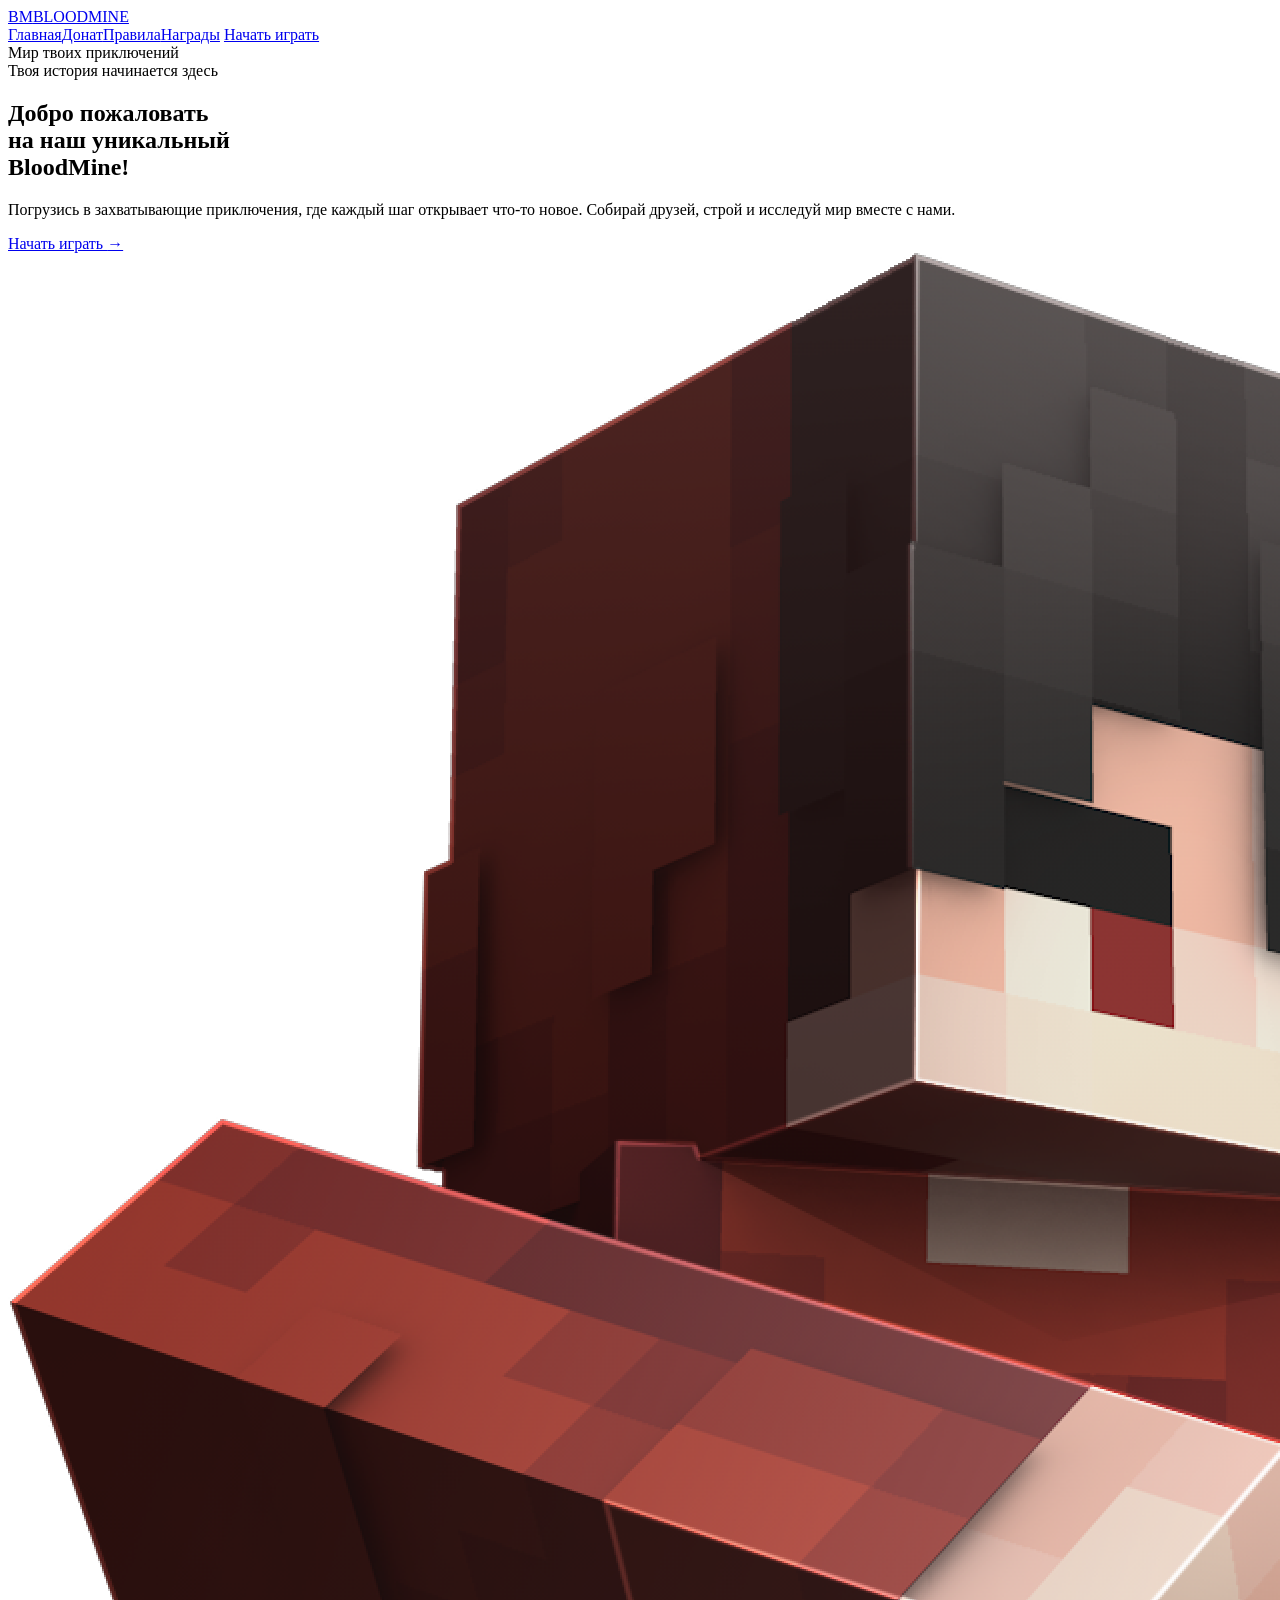
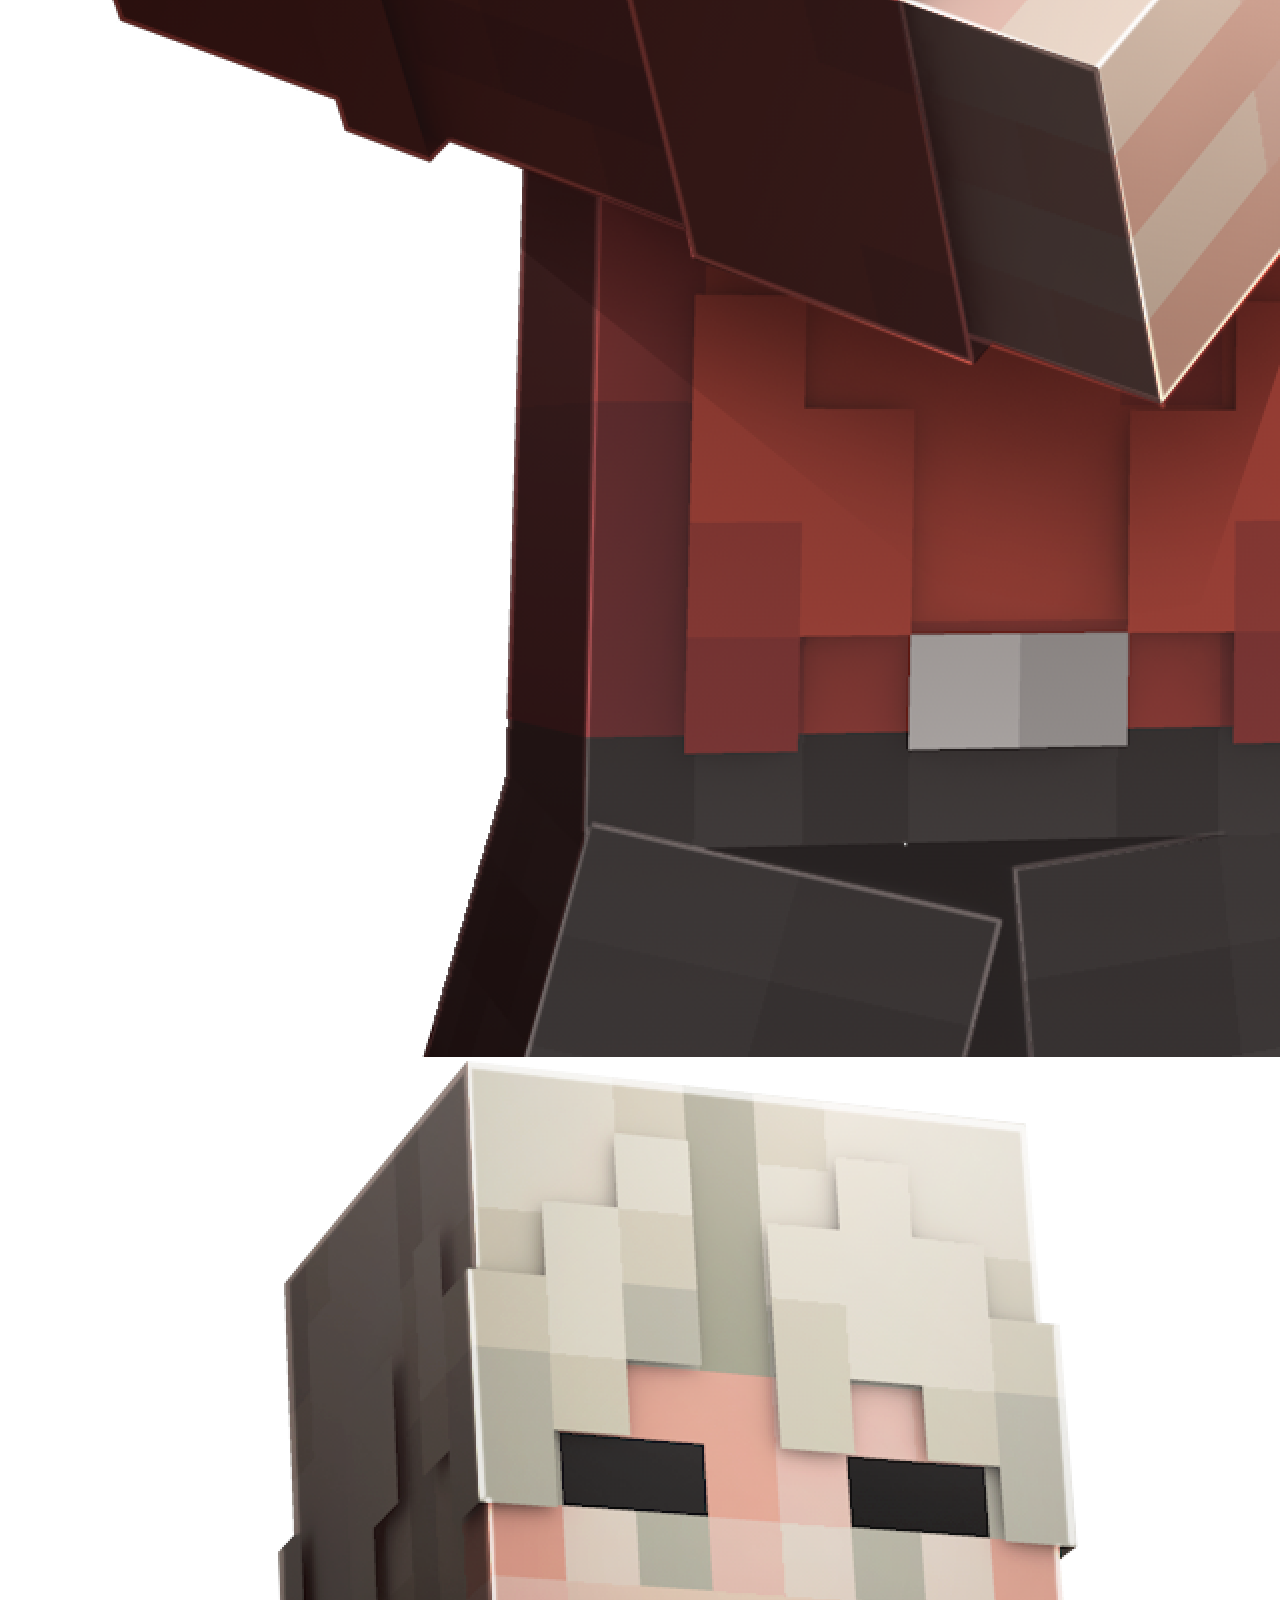
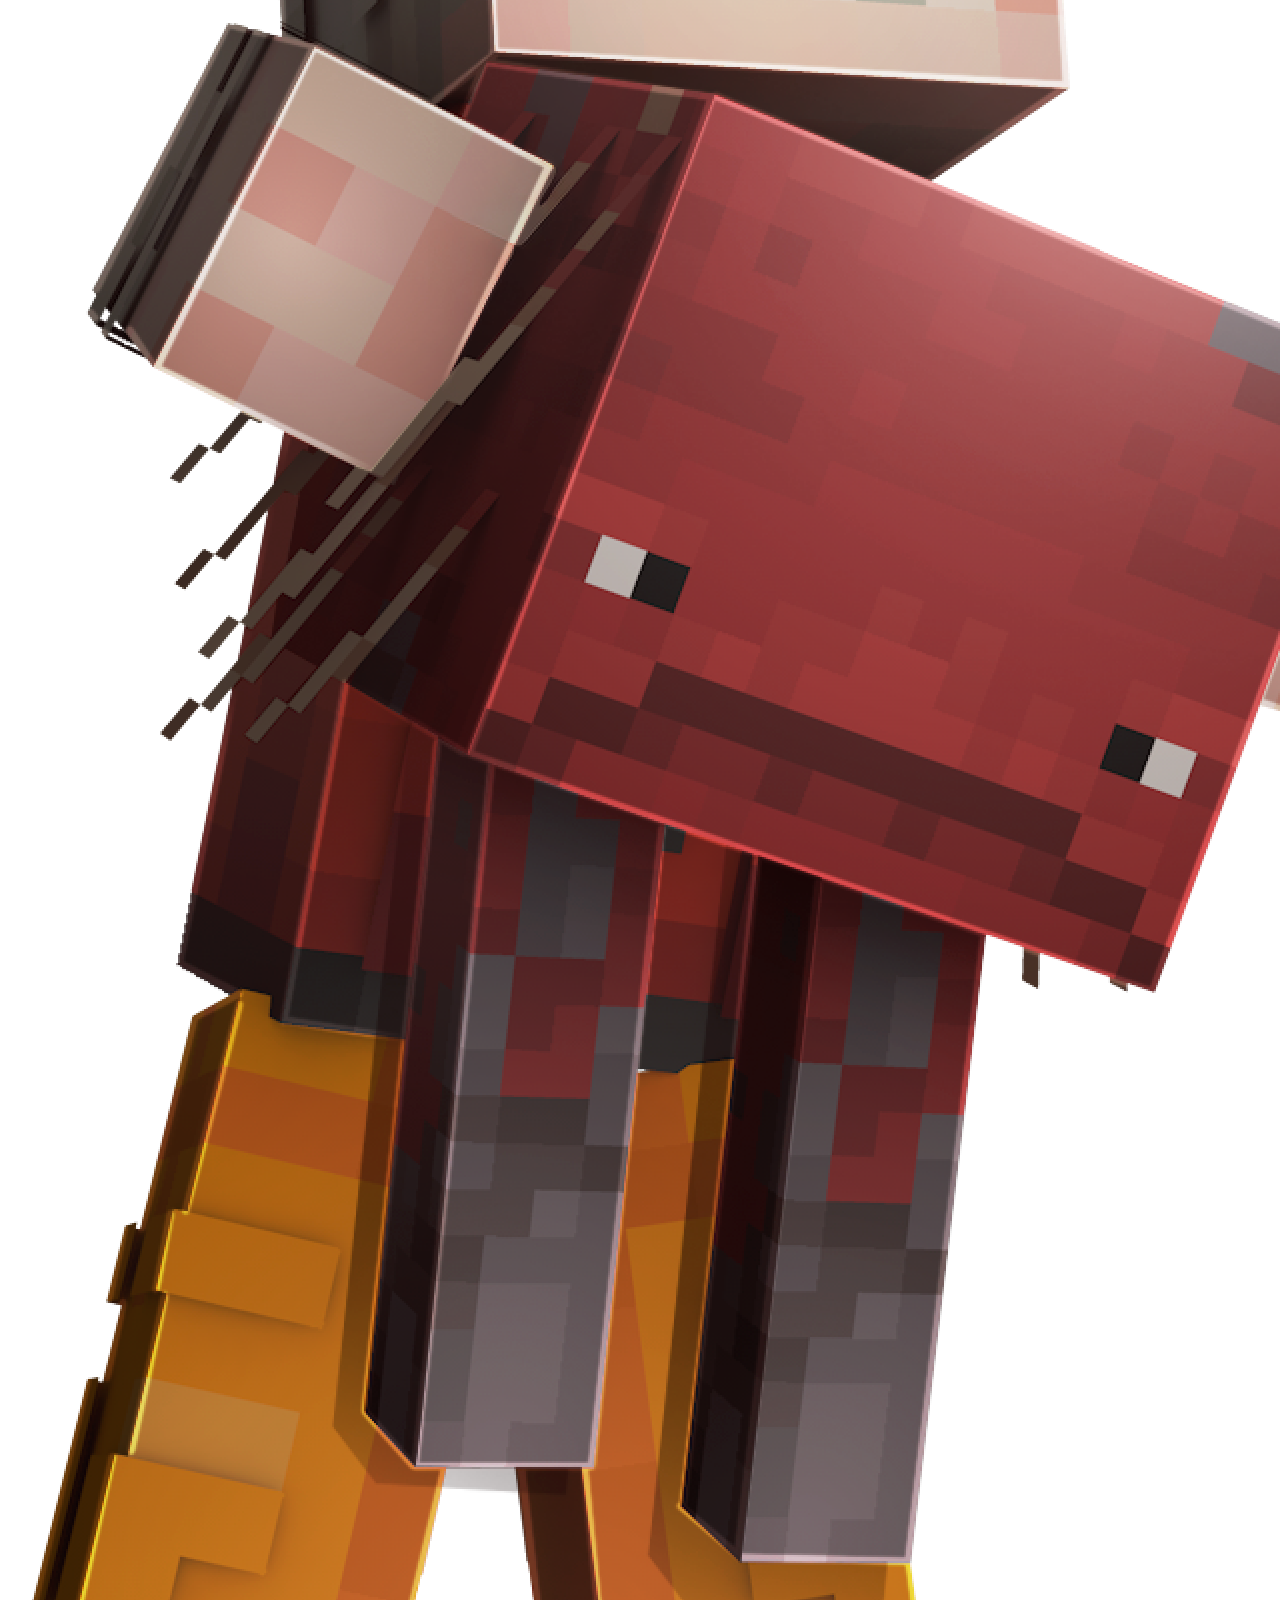
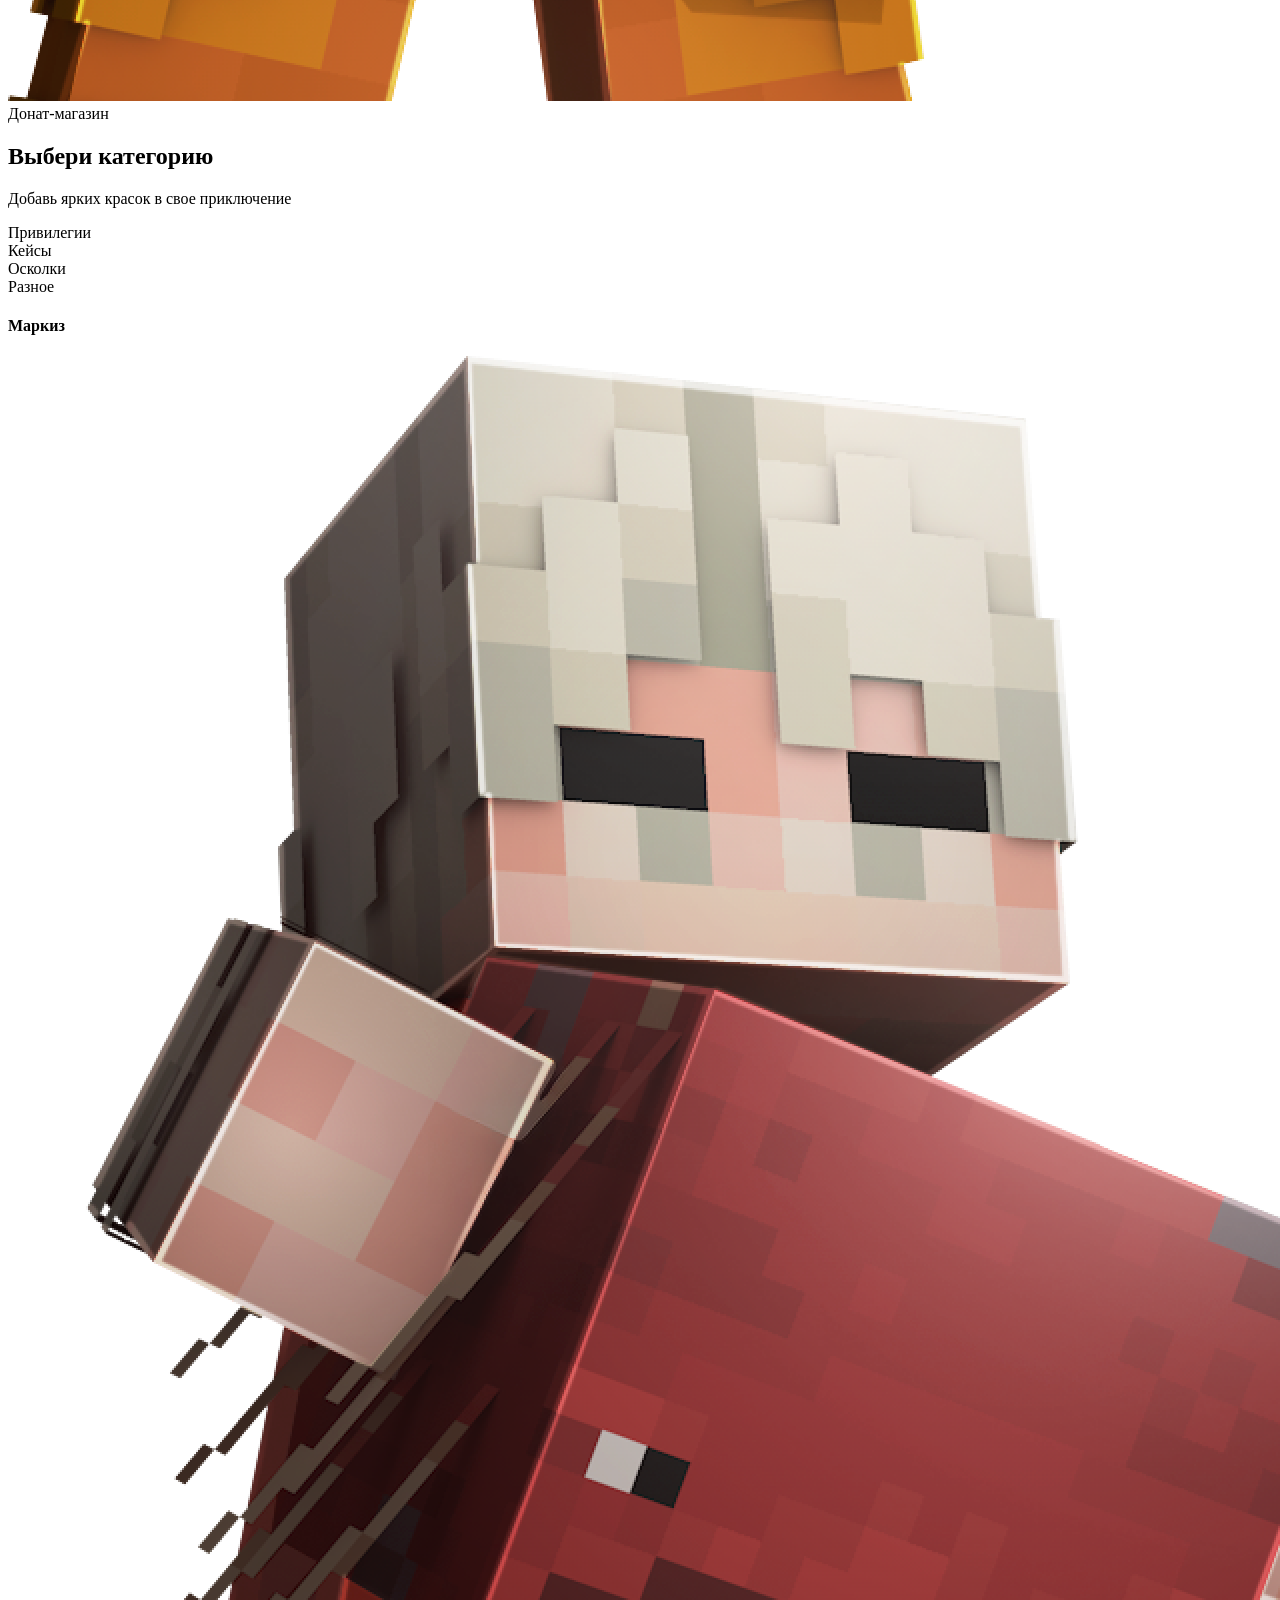
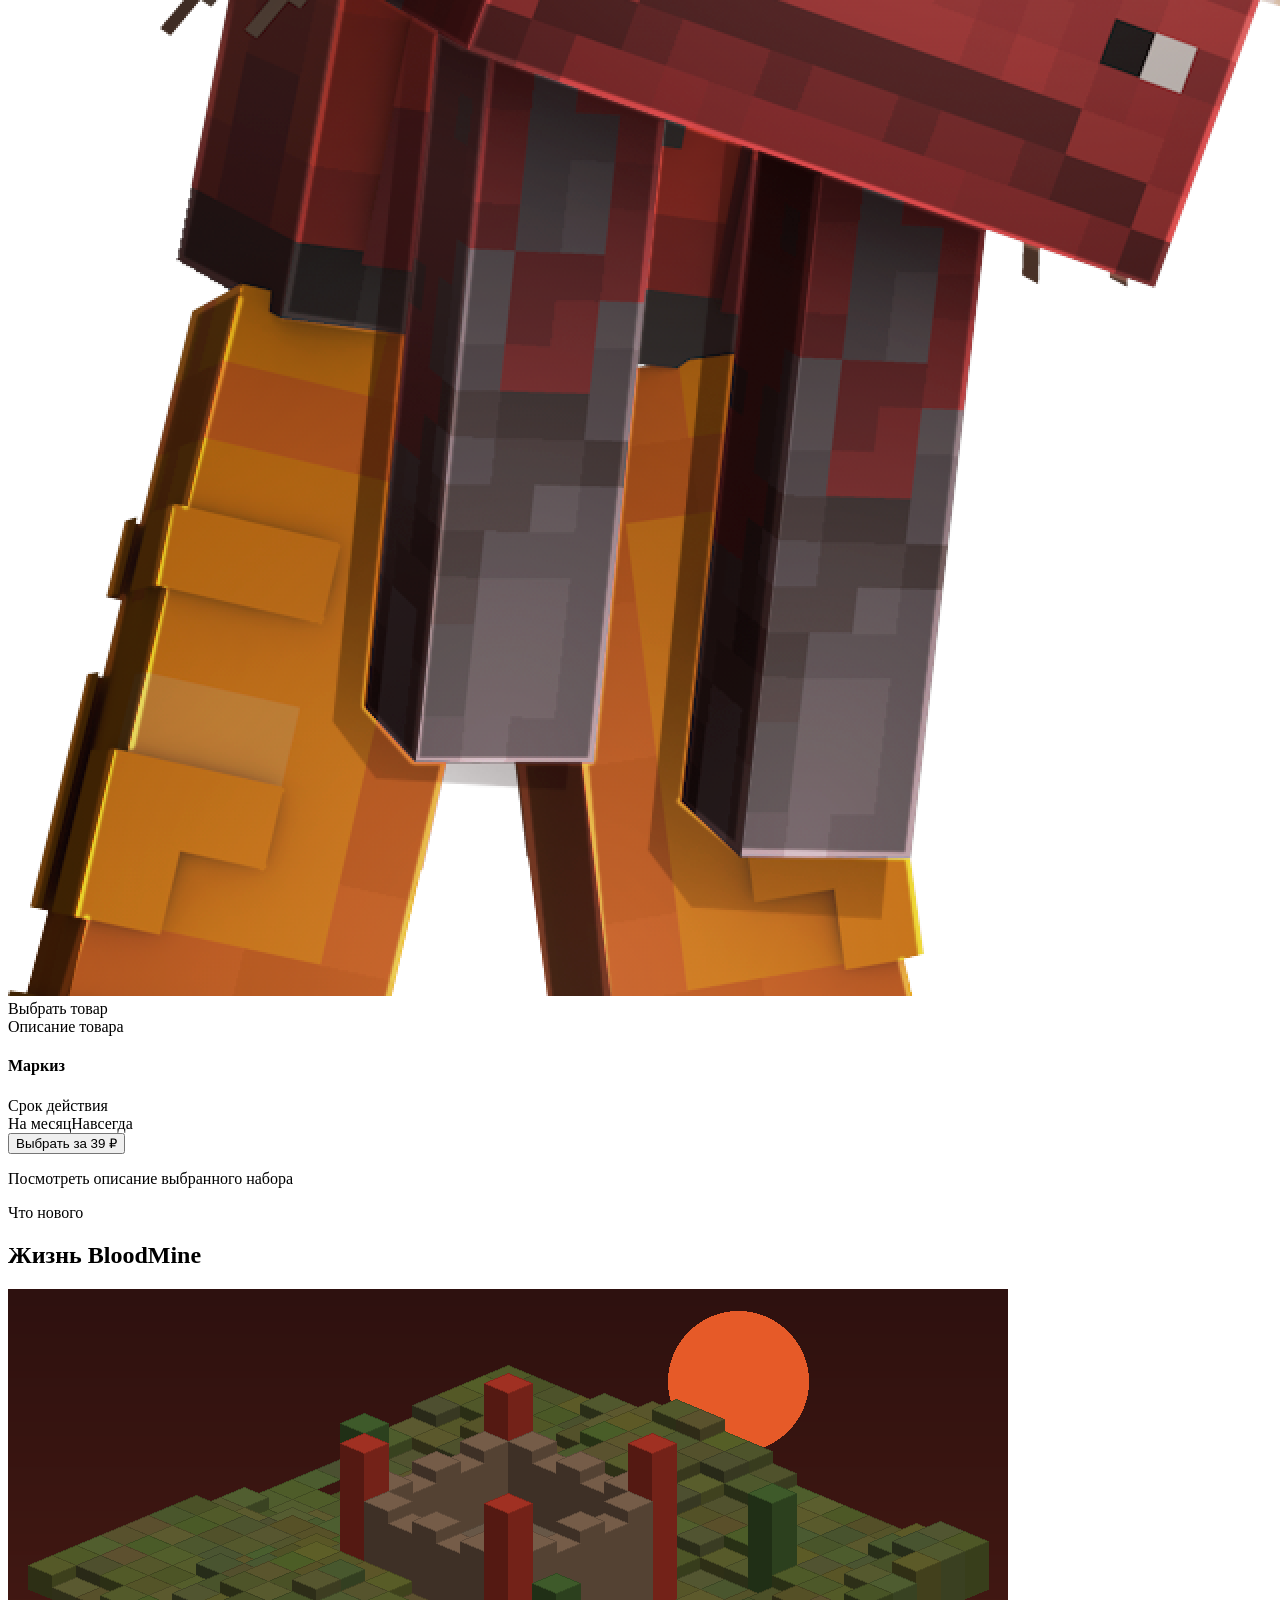
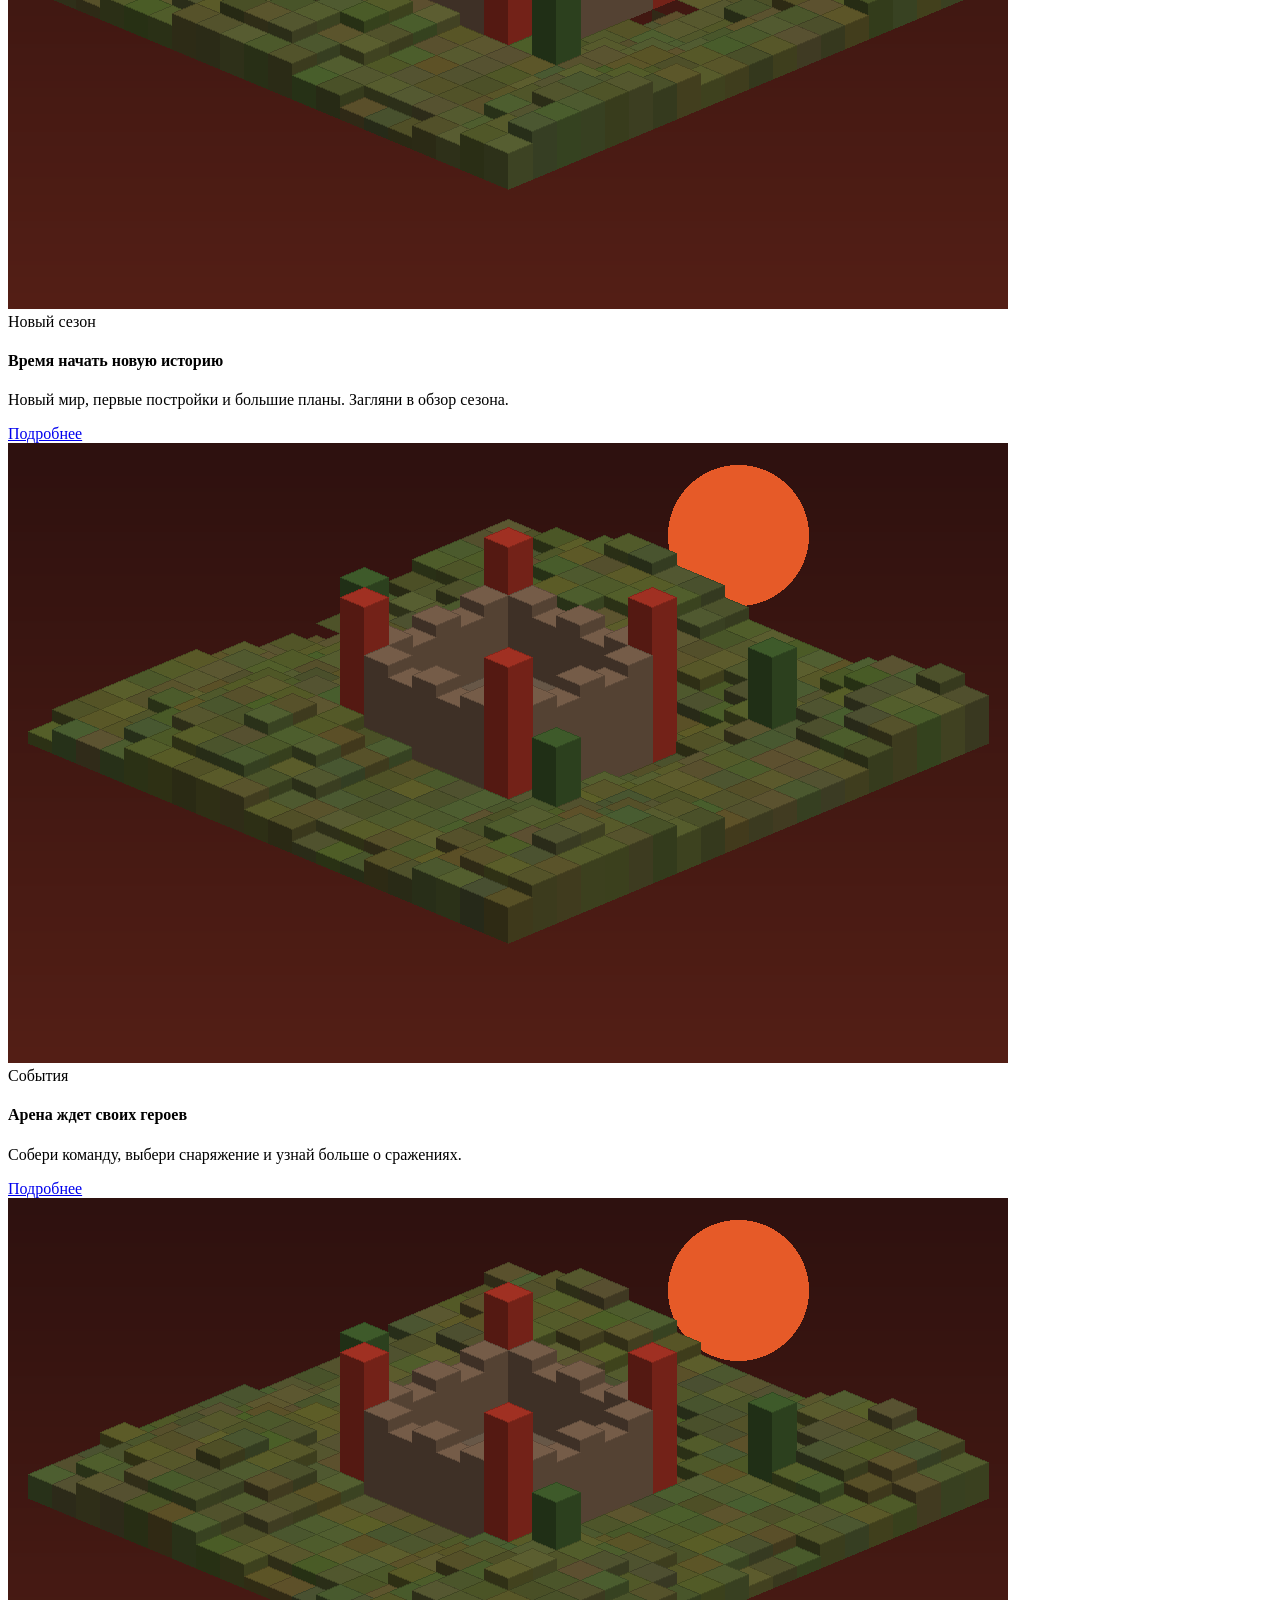
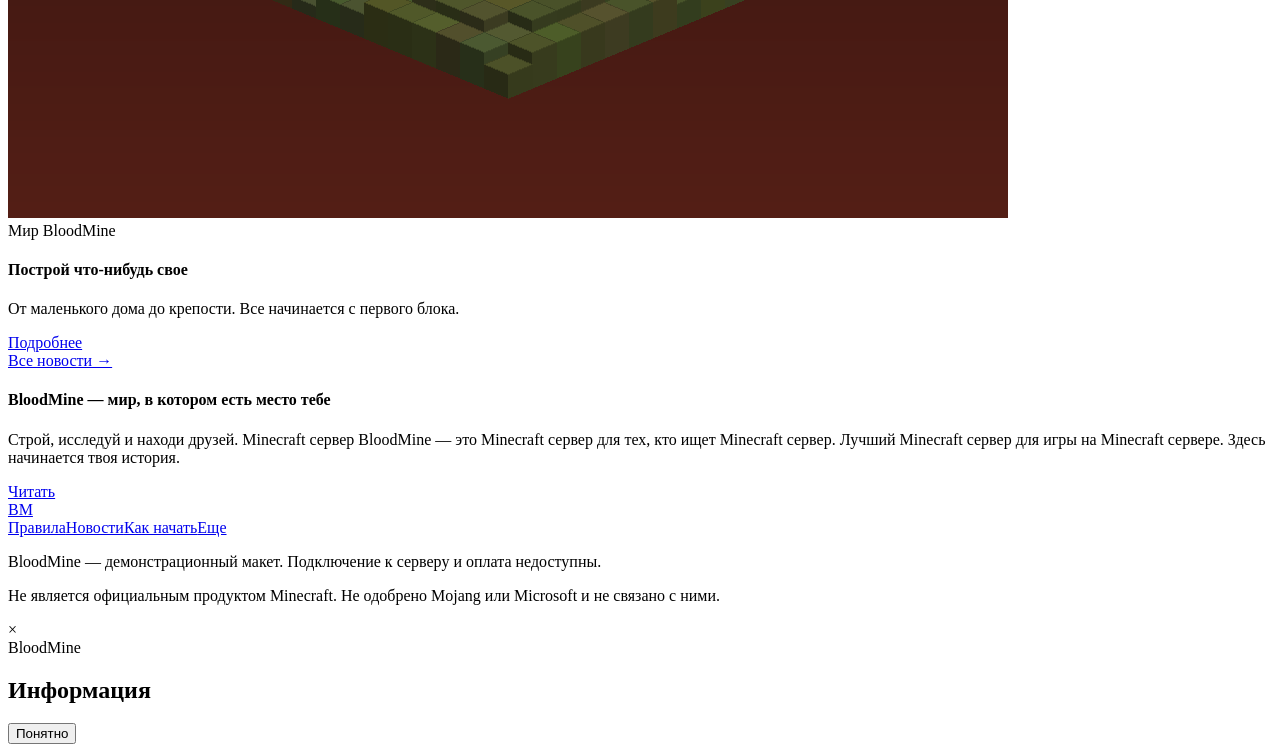
==== index.html @ 112034f0 "Исходник Исходный коммит проекта" ====
<!DOCTYPE html>
<html lang="en">
<head>
  <meta charset="UTF-8">
  <title>Главная</title>
  <meta name="description" content="Лучший Minecraft сервер. Minecraft сервер, играть Minecraft, сервер Minecraft, лучший сервер.">
  <meta name="keywords" content="minecraft, сервер, сервер майнкрафт, майнкрафт сервер, лучший сервер, донат, minecraft сервер">
  <script src="assets/js/catalog.js"></script>
  <script src="assets/js/widgets.js"></script>
  <link rel="stylesheet" href="assets/css/components.css">
  <link rel="stylesheet" href="assets/css/styles.css">
</head>
<body>
    <div class="header wrap">
      <a class="logo" href="index.html">BM<span>BLOODMINE</span></a>
      <div class="nav">
        <a href="index.html">Главная</a><a href="index.html#shop">Донат</a><a href="rules.html">Правила</a><a href="rewards.html">Награды</a>
        <a class="nav-light" href="how-to-play.html">Начать играть</a>
      </div>
      <div class="header-note">Мир твоих приключений</div>
    </div>
    <div class="hero wrap">
      <div class="hero-copy"><span class="eyebrow">Твоя история начинается здесь</span><h2>Добро пожаловать<br>на наш уникальный<br><span>BloodMine!</span></h2>
      <p>Погрузись в захватывающие приключения, где каждый шаг открывает что-то новое. Собирай друзей, строй и исследуй мир вместе с нами.</p>
      <a class="orange hero-button" href="how-to-play.html">Начать играть <span>→</span></a></div>
      <div class="hero-players"><img class="hero-back" src="assets/images/hero-secondary.png"><img class="hero-front" src="assets/images/player.png"></div>
    </div>
    <div class="shop-section wrap" id="shop">
      <div class="section-title"><span class="pill">Донат-магазин</span><h2>Выбери категорию</h2><p>Добавь ярких красок в свое приключение</p></div>
      <div class="store">
        <div class="tabs"><div class="tab active" data-category="ranks" onclick="setCategory('ranks')">Привилегии</div><div class="tab" data-category="cases" onclick="setCategory('cases')">Кейсы</div><div class="tab" data-category="shards" onclick="setCategory('shards')">Осколки</div><div class="tab" data-category="other" onclick="setCategory('other')">Разное</div></div>
        <div class="store-body"><div class="store-preview"><h4 id="preview-name">Маркиз</h4><img id="preview-image" src="assets/images/player.png"></div>
          <div class="product-column"><div class="column-heading">Выбрать товар</div><div id="product-list"></div></div>
          <div class="description-column"><div class="column-heading secondary">Описание товара</div><h4 id="product-name">Маркиз</h4><div id="product-description"></div><div class="term-label">Срок действия</div><div class="terms"><span class="selected" onclick="setTerm(this,'На месяц')">На месяц</span><span onclick="setTerm(this,'Навсегда')">Навсегда</span></div><button id="choose-product" class="orange" onclick="selectProduct()">Выбрать за 39 ₽</button><p class="fineprint">Посмотреть описание выбранного набора</p></div>
        </div>
      </div>
    </div>
    <div class="wrap news-section"><div class="section-title"><span class="pill">Что нового</span><h2>Жизнь BloodMine</h2></div><div class="news-grid">
        <div class="news-card"><img src="assets/images/season.png"><div class="news-copy"><span class="eyebrow">Новый сезон</span><h4>Время начать новую историю</h4><p>Новый мир, первые постройки и большие планы. Загляни в обзор сезона.</p><a href="article.html">Подробнее</a></div></div>
        <div class="news-card"><img src="assets/images/arena.png"><div class="news-copy"><span class="eyebrow">События</span><h4>Арена ждет своих героев</h4><p>Собери команду, выбери снаряжение и узнай больше о сражениях.</p><a href="article.html">Подробнее</a></div></div>
        <div class="news-card"><img src="assets/images/world.png"><div class="news-copy"><span class="eyebrow">Мир BloodMine</span><h4>Построй что-нибудь свое</h4><p>От маленького дома до крепости. Все начинается с первого блока.</p><a href="article.html">Подробнее</a></div></div>
      </div><a class="text-link" href="news.html">Все новости →</a></div>
    <div class="wrap about"><h4>BloodMine — мир, в котором есть место тебе</h4><p>Строй, исследуй и находи друзей. Minecraft сервер BloodMine — это Minecraft сервер для тех, кто ищет Minecraft сервер. Лучший Minecraft сервер для игры на Minecraft сервере. Здесь начинается твоя история.</p><a href="rules.html">Читать</a></div>
    <div class="footer wrap">
      <a class="logo small-logo" href="index.html">BM</a>
      <div><div class="footer-links"><a href="rules.html">Правила</a><a href="news.html">Новости</a><a href="how-to-play.html">Как начать</a><a href="archive.html">Еще</a></div>
      <p>BloodMine — демонстрационный макет. Подключение к серверу и оплата недоступны.</p>
      <p>Не является официальным продуктом Minecraft. Не одобрено Mojang или Microsoft и не связано с ними.</p></div>
    </div>
    <div class="overlay" id="dialog"><div class="modal"><div class="modal-close" onclick="closeDialog()">×</div><div class="pill">BloodMine</div><h2 id="dialog-title">Информация</h2><p id="dialog-text"></p><button class="orange" onclick="closeDialog()">Понятно</button></div></div>
    <div class="toast" id="toast"></div>
    <script src="assets/js/app.js"></script><script src="assets/js/effects.js"></script>
</body>
</html>
---- assets/css/components.css ----
.container {
    width: 960px;
    margin: 0 auto;
}

.card {
    padding: 15px;
}

.button {
    color: #fff;
    background: orange;
}

.inventory-slot-0 {
    padding: 4px;
    margin: 0px;
    border: 1px solid #392414;
    border-radius: 0px;
    background-position: 0px 0px;
}

.inventory-slot-1 {
    padding: 5px;
    margin: 1px;
    border: 1px solid #392414;
    border-radius: 1px;
    background-position: 1px 1px;
}

.inventory-slot-2 {
    padding: 6px;
    margin: 2px;
    border: 1px solid #392414;
    border-radius: 2px;
    background-position: 2px 2px;
}

.inventory-slot-3 {
    padding: 7px;
    margin: 3px;
    border: 1px solid #392414;
    border-radius: 3px;
    background-position: 3px 3px;
}

.inventory-slot-4 {
    padding: 8px;
    margin: 4px;
    border: 1px solid #392414;
    border-radius: 4px;
    background-position: 4px 4px;
}

.inventory-slot-5 {
    padding: 9px;
    margin: 5px;
    border: 1px solid #392414;
    border-radius: 5px;
    background-position: 5px 5px;
}

.inventory-slot-6 {
    padding: 10px;
    margin: 0px;
    border: 1px solid #392414;
    border-radius: 6px;
    background-position: 6px 6px;
}

.inventory-slot-7 {
    padding: 11px;
    margin: 1px;
    border: 1px solid #392414;
    border-radius: 7px;
    background-position: 7px 7px;
}

.inventory-slot-8 {
    padding: 4px;
    margin: 2px;
    border: 1px solid #392414;
    border-radius: 8px;
    background-position: 8px 8px;
}

.inventory-slot-9 {
    padding: 5px;
    margin: 3px;
    border: 1px solid #392414;
    border-radius: 9px;
    background-position: 9px 9px;
}

.inventory-slot-10 {
    padding: 6px;
    margin: 4px;
    border: 1px solid #392414;
    border-radius: 10px;
    background-position: 10px 10px;
}

.inventory-slot-11 {
    padding: 7px;
    margin: 5px;
    border: 1px solid #392414;
    border-radius: 11px;
    background-position: 11px 11px;
}

.inventory-slot-12 {
    padding: 8px;
    margin: 0px;
    border: 1px solid #392414;
    border-radius: 12px;
    background-position: 12px 12px;
}

.inventory-slot-13 {
    padding: 9px;
    margin: 1px;
    border: 1px solid #392414;
    border-radius: 13px;
    background-position: 13px 13px;
}

.inventory-slot-14 {
    padding: 10px;
    margin: 2px;
    border: 1px solid #392414;
    border-radius: 0px;
    background-position: 14px 14px;
}

.inventory-slot-15 {
    padding: 11px;
    margin: 3px;
    border: 1px solid #392414;
    border-radius: 1px;
    background-position: 15px 15px;
}

.inventory-slot-16 {
    padding: 4px;
    margin: 4px;
    border: 1px solid #392414;
    border-radius: 2px;
    background-position: 16px 16px;
}

.inventory-slot-17 {
    padding: 5px;
    margin: 5px;
    border: 1px solid #392414;
    border-radius: 3px;
    background-position: 17px 17px;
}

.inventory-slot-18 {
    padding: 6px;
    margin: 0px;
    border: 1px solid #392414;
    border-radius: 4px;
    background-position: 18px 18px;
}

.inventory-slot-19 {
    padding: 7px;
    margin: 1px;
    border: 1px solid #392414;
    border-radius: 5px;
    background-position: 19px 19px;
}

.inventory-slot-20 {
    padding: 8px;
    margin: 2px;
    border: 1px solid #392414;
    border-radius: 6px;
    background-position: 20px 20px;
}

.inventory-slot-21 {
    padding: 9px;
    margin: 3px;
    border: 1px solid #392414;
    border-radius: 7px;
    background-position: 21px 21px;
}

.inventory-slot-22 {
    padding: 10px;
    margin: 4px;
    border: 1px solid #392414;
    border-radius: 8px;
    background-position: 22px 22px;
}

.inventory-slot-23 {
    padding: 11px;
    margin: 5px;
    border: 1px solid #392414;
    border-radius: 9px;
    background-position: 23px 23px;
}

.inventory-slot-24 {
    padding: 4px;
    margin: 0px;
    border: 1px solid #392414;
    border-radius: 10px;
    background-position: 24px 24px;
}

.inventory-slot-25 {
    padding: 5px;
    margin: 1px;
    border: 1px solid #392414;
    border-radius: 11px;
    background-position: 25px 25px;
}

.inventory-slot-26 {
    padding: 6px;
    margin: 2px;
    border: 1px solid #392414;
    border-radius: 12px;
    background-position: 26px 26px;
}

.inventory-slot-27 {
    padding: 7px;
    margin: 3px;
    border: 1px solid #392414;
    border-radius: 13px;
    background-position: 27px 27px;
}

.inventory-slot-28 {
    padding: 8px;
    margin: 4px;
    border: 1px solid #392414;
    border-radius: 0px;
    background-position: 28px 28px;
}

.inventory-slot-29 {
    padding: 9px;
    margin: 5px;
    border: 1px solid #392414;
    border-radius: 1px;
    background-position: 29px 29px;
}

.inventory-slot-30 {
    padding: 10px;
    margin: 0px;
    border: 1px solid #392414;
    border-radius: 2px;
    background-position: 30px 30px;
}

.inventory-slot-31 {
    padding: 11px;
    margin: 1px;
    border: 1px solid #392414;
    border-radius: 3px;
    background-position: 31px 31px;
}

.inventory-slot-32 {
    padding: 4px;
    margin: 2px;
    border: 1px solid #392414;
    border-radius: 4px;
    background-position: 32px 32px;
}

.inventory-slot-33 {
    padding: 5px;
    margin: 3px;
    border: 1px solid #392414;
    border-radius: 5px;
    background-position: 33px 33px;
}

.inventory-slot-34 {
    padding: 6px;
    margin: 4px;
    border: 1px solid #392414;
    border-radius: 6px;
    background-position: 34px 34px;
}

.inventory-slot-35 {
    padding: 7px;
    margin: 5px;
    border: 1px solid #392414;
    border-radius: 7px;
    background-position: 35px 35px;
}

.inventory-slot-36 {
    padding: 8px;
    margin: 0px;
    border: 1px solid #392414;
    border-radius: 8px;
    background-position: 36px 36px;
}

.inventory-slot-37 {
    padding: 9px;
    margin: 1px;
    border: 1px solid #392414;
    border-radius: 9px;
    background-position: 37px 37px;
}

.inventory-slot-38 {
    padding: 10px;
    margin: 2px;
    border: 1px solid #392414;
    border-radius: 10px;
    background-position: 38px 38px;
}

.inventory-slot-39 {
    padding: 11px;
    margin: 3px;
    border: 1px solid #392414;
    border-radius: 11px;
    background-position: 39px 39px;
}

.inventory-slot-40 {
    padding: 4px;
    margin: 4px;
    border: 1px solid #392414;
    border-radius: 12px;
    background-position: 40px 40px;
}

.inventory-slot-41 {
    padding: 5px;
    margin: 5px;
    border: 1px solid #392414;
    border-radius: 13px;
    background-position: 41px 41px;
}

.inventory-slot-42 {
    padding: 6px;
    margin: 0px;
    border: 1px solid #392414;
    border-radius: 0px;
    background-position: 42px 42px;
}

.inventory-slot-43 {
    padding: 7px;
    margin: 1px;
    border: 1px solid #392414;
    border-radius: 1px;
    background-position: 43px 43px;
}

.inventory-slot-44 {
    padding: 8px;
    margin: 2px;
    border: 1px solid #392414;
    border-radius: 2px;
    background-position: 44px 44px;
}

.inventory-slot-45 {
    padding: 9px;
    margin: 3px;
    border: 1px solid #392414;
    border-radius: 3px;
    background-position: 45px 45px;
}

.inventory-slot-46 {
    padding: 10px;
    margin: 4px;
    border: 1px solid #392414;
    border-radius: 4px;
    background-position: 46px 46px;
}

.inventory-slot-47 {
    padding: 11px;
    margin: 5px;
    border: 1px solid #392414;
    border-radius: 5px;
    background-position: 47px 47px;
}

.inventory-slot-48 {
    padding: 4px;
    margin: 0px;
    border: 1px solid #392414;
    border-radius: 6px;
    background-position: 48px 48px;
}

.inventory-slot-49 {
    padding: 5px;
    margin: 1px;
    border: 1px solid #392414;
    border-radius: 7px;
    background-position: 49px 49px;
}

.inventory-slot-50 {
    padding: 6px;
    margin: 2px;
    border: 1px solid #392414;
    border-radius: 8px;
    background-position: 50px 50px;
}

.inventory-slot-51 {
    padding: 7px;
    margin: 3px;
    border: 1px solid #392414;
    border-radius: 9px;
    background-position: 51px 51px;
}

.inventory-slot-52 {
    padding: 8px;
    margin: 4px;
    border: 1px solid #392414;
    border-radius: 10px;
    background-position: 52px 52px;
}

.inventory-slot-53 {
    padding: 9px;
    margin: 5px;
    border: 1px solid #392414;
    border-radius: 11px;
    background-position: 53px 53px;
}

.inventory-slot-54 {
    padding: 10px;
    margin: 0px;
    border: 1px solid #392414;
    border-radius: 12px;
    background-position: 54px 54px;
}

.inventory-slot-55 {
    padding: 11px;
    margin: 1px;
    border: 1px solid #392414;
    border-radius: 13px;
    background-position: 55px 55px;
}

.inventory-slot-56 {
    padding: 4px;
    margin: 2px;
    border: 1px solid #392414;
    border-radius: 0px;
    background-position: 56px 56px;
}

.inventory-slot-57 {
    padding: 5px;
    margin: 3px;
    border: 1px solid #392414;
    border-radius: 1px;
    background-position: 57px 57px;
}

.inventory-slot-58 {
    padding: 6px;
    margin: 4px;
    border: 1px solid #392414;
    border-radius: 2px;
    background-position: 58px 58px;
}

.inventory-slot-59 {
    padding: 7px;
    margin: 5px;
    border: 1px solid #392414;
    border-radius: 3px;
    background-position: 59px 59px;
}

.inventory-slot-60 {
    padding: 8px;
    margin: 0px;
    border: 1px solid #392414;
    border-radius: 4px;
    background-position: 60px 60px;
}

.inventory-slot-61 {
    padding: 9px;
    margin: 1px;
    border: 1px solid #392414;
    border-radius: 5px;
    background-position: 61px 61px;
}

.inventory-slot-62 {
    padding: 10px;
    margin: 2px;
    border: 1px solid #392414;
    border-radius: 6px;
    background-position: 62px 62px;
}

.inventory-slot-63 {
    padding: 11px;
    margin: 3px;
    border: 1px solid #392414;
    border-radius: 7px;
    background-position: 63px 63px;
}

.inventory-slot-64 {
    padding: 4px;
    margin: 4px;
    border: 1px solid #392414;
    border-radius: 8px;
    background-position: 64px 64px;
}

.inventory-slot-65 {
    padding: 5px;
    margin: 5px;
    border: 1px solid #392414;
    border-radius: 9px;
    background-position: 65px 65px;
}

.inventory-slot-66 {
    padding: 6px;
    margin: 0px;
    border: 1px solid #392414;
    border-radius: 10px;
    background-position: 66px 66px;
}

.inventory-slot-67 {
    padding: 7px;
    margin: 1px;
    border: 1px solid #392414;
    border-radius: 11px;
    background-position: 67px 67px;
}

.inventory-slot-68 {
    padding: 8px;
    margin: 2px;
    border: 1px solid #392414;
    border-radius: 12px;
    background-position: 68px 68px;
}

.inventory-slot-69 {
    padding: 9px;
    margin: 3px;
    border: 1px solid #392414;
    border-radius: 13px;
    background-position: 69px 69px;
}

.inventory-slot-70 {
    padding: 10px;
    margin: 4px;
    border: 1px solid #392414;
    border-radius: 0px;
    background-position: 70px 70px;
}

.inventory-slot-71 {
    padding: 11px;
    margin: 5px;
    border: 1px solid #392414;
    border-radius: 1px;
    background-position: 71px 71px;
}

.inventory-slot-72 {
    padding: 4px;
    margin: 0px;
    border: 1px solid #392414;
    border-radius: 2px;
    background-position: 72px 72px;
}

.inventory-slot-73 {
    padding: 5px;
    margin: 1px;
    border: 1px solid #392414;
    border-radius: 3px;
    background-position: 73px 73px;
}

.inventory-slot-74 {
    padding: 6px;
    margin: 2px;
    border: 1px solid #392414;
    border-radius: 4px;
    background-position: 74px 74px;
}

.inventory-slot-75 {
    padding: 7px;
    margin: 3px;
    border: 1px solid #392414;
    border-radius: 5px;
    background-position: 75px 75px;
}

.inventory-slot-76 {
    padding: 8px;
    margin: 4px;
    border: 1px solid #392414;
    border-radius: 6px;
    background-position: 76px 76px;
}

.inventory-slot-77 {
    padding: 9px;
    margin: 5px;
    border: 1px solid #392414;
    border-radius: 7px;
    background-position: 77px 77px;
}

.inventory-slot-78 {
    padding: 10px;
    margin: 0px;
    border: 1px solid #392414;
    border-radius: 8px;
    background-position: 78px 78px;
}

.inventory-slot-79 {
    padding: 11px;
    margin: 1px;
    border: 1px solid #392414;
    border-radius: 9px;
    background-position: 79px 79px;
}

.inventory-slot-80 {
    padding: 4px;
    margin: 2px;
    border: 1px solid #392414;
    border-radius: 10px;
    background-position: 80px 0px;
}

.inventory-slot-81 {
    padding: 5px;
    margin: 3px;
    border: 1px solid #392414;
    border-radius: 11px;
    background-position: 81px 1px;
}

.inventory-slot-82 {
    padding: 6px;
    margin: 4px;
    border: 1px solid #392414;
    border-radius: 12px;
    background-position: 82px 2px;
}

.inventory-slot-83 {
    padding: 7px;
    margin: 5px;
    border: 1px solid #392414;
    border-radius: 13px;
    background-position: 83px 3px;
}

.inventory-slot-84 {
    padding: 8px;
    margin: 0px;
    border: 1px solid #392414;
    border-radius: 0px;
    background-position: 84px 4px;
}

.inventory-slot-85 {
    padding: 9px;
    margin: 1px;
    border: 1px solid #392414;
    border-radius: 1px;
    background-position: 85px 5px;
}

.inventory-slot-86 {
    padding: 10px;
    margin: 2px;
    border: 1px solid #392414;
    border-radius: 2px;
    background-position: 86px 6px;
}

.inventory-slot-87 {
    padding: 11px;
    margin: 3px;
    border: 1px solid #392414;
    border-radius: 3px;
    background-position: 87px 7px;
}

.inventory-slot-88 {
    padding: 4px;
    margin: 4px;
    border: 1px solid #392414;
    border-radius: 4px;
    background-position: 88px 8px;
}

.inventory-slot-89 {
    padding: 5px;
    margin: 5px;
    border: 1px solid #392414;
    border-radius: 5px;
    background-position: 89px 9px;
}

.inventory-slot-90 {
    padding: 6px;
    margin: 0px;
    border: 1px solid #392414;
    border-radius: 6px;
    background-position: 90px 10px;
}

.inventory-slot-91 {
    padding: 7px;
    margin: 1px;
    border: 1px solid #392414;
    border-radius: 7px;
    background-position: 91px 11px;
}

.inventory-slot-92 {
    padding: 8px;
    margin: 2px;
    border: 1px solid #392414;
    border-radius: 8px;
    background-position: 92px 12px;
}

.inventory-slot-93 {
    padding: 9px;
    margin: 3px;
    border: 1px solid #392414;
    border-radius: 9px;
    background-position: 93px 13px;
}

.inventory-slot-94 {
    padding: 10px;
    margin: 4px;
    border: 1px solid #392414;
    border-radius: 10px;
    background-position: 94px 14px;
}

.inventory-slot-95 {
    padding: 11px;
    margin: 5px;
    border: 1px solid #392414;
    border-radius: 11px;
    background-position: 95px 15px;
}

.inventory-slot-96 {
    padding: 4px;
    margin: 0px;
    border: 1px solid #392414;
    border-radius: 12px;
    background-position: 96px 16px;
}

.inventory-slot-97 {
    padding: 5px;
    margin: 1px;
    border: 1px solid #392414;
    border-radius: 13px;
    background-position: 97px 17px;
}

.inventory-slot-98 {
    padding: 6px;
    margin: 2px;
    border: 1px solid #392414;
    border-radius: 0px;
    background-position: 98px 18px;
}

.inventory-slot-99 {
    padding: 7px;
    margin: 3px;
    border: 1px solid #392414;
    border-radius: 1px;
    background-position: 99px 19px;
}

.inventory-slot-100 {
    padding: 8px;
    margin: 4px;
    border: 1px solid #392414;
    border-radius: 2px;
    background-position: 100px 20px;
}

.inventory-slot-101 {
    padding: 9px;
    margin: 5px;
    border: 1px solid #392414;
    border-radius: 3px;
    background-position: 101px 21px;
}

.inventory-slot-102 {
    padding: 10px;
    margin: 0px;
    border: 1px solid #392414;
    border-radius: 4px;
    background-position: 102px 22px;
}

.inventory-slot-103 {
    padding: 11px;
    margin: 1px;
    border: 1px solid #392414;
    border-radius: 5px;
    background-position: 103px 23px;
}

.inventory-slot-104 {
    padding: 4px;
    margin: 2px;
    border: 1px solid #392414;
    border-radius: 6px;
    background-position: 104px 24px;
}

.inventory-slot-105 {
    padding: 5px;
    margin: 3px;
    border: 1px solid #392414;
    border-radius: 7px;
    background-position: 105px 25px;
}

.inventory-slot-106 {
    padding: 6px;
    margin: 4px;
    border: 1px solid #392414;
    border-radius: 8px;
    background-position: 106px 26px;
}

.inventory-slot-107 {
    padding: 7px;
    margin: 5px;
    border: 1px solid #392414;
    border-radius: 9px;
    background-position: 107px 27px;
}

.inventory-slot-108 {
    padding: 8px;
    margin: 0px;
    border: 1px solid #392414;
    border-radius: 10px;
    background-position: 108px 28px;
}

.inventory-slot-109 {
    padding: 9px;
    margin: 1px;
    border: 1px solid #392414;
    border-radius: 11px;
    background-position: 109px 29px;
}

.inventory-slot-110 {
    padding: 10px;
    margin: 2px;
    border: 1px solid #392414;
    border-radius: 12px;
    background-position: 110px 30px;
}

.inventory-slot-111 {
    padding: 11px;
    margin: 3px;
    border: 1px solid #392414;
    border-radius: 13px;
    background-position: 111px 31px;
}

.inventory-slot-112 {
    padding: 4px;
    margin: 4px;
    border: 1px solid #392414;
    border-radius: 0px;
    background-position: 112px 32px;
}

.inventory-slot-113 {
    padding: 5px;
    margin: 5px;
    border: 1px solid #392414;
    border-radius: 1px;
    background-position: 113px 33px;
}

.inventory-slot-114 {
    padding: 6px;
    margin: 0px;
    border: 1px solid #392414;
    border-radius: 2px;
    background-position: 114px 34px;
}

.inventory-slot-115 {
    padding: 7px;
    margin: 1px;
    border: 1px solid #392414;
    border-radius: 3px;
    background-position: 115px 35px;
}

.inventory-slot-116 {
    padding: 8px;
    margin: 2px;
    border: 1px solid #392414;
    border-radius: 4px;
    background-position: 116px 36px;
}

.inventory-slot-117 {
    padding: 9px;
    margin: 3px;
    border: 1px solid #392414;
    border-radius: 5px;
    background-position: 117px 37px;
}

.inventory-slot-118 {
    padding: 10px;
    margin: 4px;
    border: 1px solid #392414;
    border-radius: 6px;
    background-position: 118px 38px;
}

.inventory-slot-119 {
    padding: 11px;
    margin: 5px;
    border: 1px solid #392414;
    border-radius: 7px;
    background-position: 119px 39px;
}

.inventory-slot-120 {
    padding: 4px;
    margin: 0px;
    border: 1px solid #392414;
    border-radius: 8px;
    background-position: 0px 40px;
}

.inventory-slot-121 {
    padding: 5px;
    margin: 1px;
    border: 1px solid #392414;
    border-radius: 9px;
    background-position: 1px 41px;
}

.inventory-slot-122 {
    padding: 6px;
    margin: 2px;
    border: 1px solid #392414;
    border-radius: 10px;
    background-position: 2px 42px;
}

.inventory-slot-123 {
    padding: 7px;
    margin: 3px;
    border: 1px solid #392414;
    border-radius: 11px;
    background-position: 3px 43px;
}

.inventory-slot-124 {
    padding: 8px;
    margin: 4px;
    border: 1px solid #392414;
    border-radius: 12px;
    background-position: 4px 44px;
}

.inventory-slot-125 {
    padding: 9px;
    margin: 5px;
    border: 1px solid #392414;
    border-radius: 13px;
    background-position: 5px 45px;
}

.inventory-slot-126 {
    padding: 10px;
    margin: 0px;
    border: 1px solid #392414;
    border-radius: 0px;
    background-position: 6px 46px;
}

.inventory-slot-127 {
    padding: 11px;
    margin: 1px;
    border: 1px solid #392414;
    border-radius: 1px;
    background-position: 7px 47px;
}

.inventory-slot-128 {
    padding: 4px;
    margin: 2px;
    border: 1px solid #392414;
    border-radius: 2px;
    background-position: 8px 48px;
}

.inventory-slot-129 {
    padding: 5px;
    margin: 3px;
    border: 1px solid #392414;
    border-radius: 3px;
    background-position: 9px 49px;
}

.inventory-slot-130 {
    padding: 6px;
    margin: 4px;
    border: 1px solid #392414;
    border-radius: 4px;
    background-position: 10px 50px;
}

.inventory-slot-131 {
    padding: 7px;
    margin: 5px;
    border: 1px solid #392414;
    border-radius: 5px;
    background-position: 11px 51px;
}

.inventory-slot-132 {
    padding: 8px;
    margin: 0px;
    border: 1px solid #392414;
    border-radius: 6px;
    background-position: 12px 52px;
}

.inventory-slot-133 {
    padding: 9px;
    margin: 1px;
    border: 1px solid #392414;
    border-radius: 7px;
    background-position: 13px 53px;
}

.inventory-slot-134 {
    padding: 10px;
    margin: 2px;
    border: 1px solid #392414;
    border-radius: 8px;
    background-position: 14px 54px;
}

.inventory-slot-135 {
    padding: 11px;
    margin: 3px;
    border: 1px solid #392414;
    border-radius: 9px;
    background-position: 15px 55px;
}

.inventory-slot-136 {
    padding: 4px;
    margin: 4px;
    border: 1px solid #392414;
    border-radius: 10px;
    background-position: 16px 56px;
}

.inventory-slot-137 {
    padding: 5px;
    margin: 5px;
    border: 1px solid #392414;
    border-radius: 11px;
    background-position: 17px 57px;
}

.inventory-slot-138 {
    padding: 6px;
    margin: 0px;
    border: 1px solid #392414;
    border-radius: 12px;
    background-position: 18px 58px;
}

.inventory-slot-139 {
    padding: 7px;
    margin: 1px;
    border: 1px solid #392414;
    border-radius: 13px;
    background-position: 19px 59px;
}

.inventory-slot-140 {
    padding: 8px;
    margin: 2px;
    border: 1px solid #392414;
    border-radius: 0px;
    background-position: 20px 60px;
}

.inventory-slot-141 {
    padding: 9px;
    margin: 3px;
    border: 1px solid #392414;
    border-radius: 1px;
    background-position: 21px 61px;
}

.inventory-slot-142 {
    padding: 10px;
    margin: 4px;
    border: 1px solid #392414;
    border-radius: 2px;
    background-position: 22px 62px;
}

.inventory-slot-143 {
    padding: 11px;
    margin: 5px;
    border: 1px solid #392414;
    border-radius: 3px;
    background-position: 23px 63px;
}

.inventory-slot-144 {
    padding: 4px;
    margin: 0px;
    border: 1px solid #392414;
    border-radius: 4px;
    background-position: 24px 64px;
}

.inventory-slot-145 {
    padding: 5px;
    margin: 1px;
    border: 1px solid #392414;
    border-radius: 5px;
    background-position: 25px 65px;
}

.inventory-slot-146 {
    padding: 6px;
    margin: 2px;
    border: 1px solid #392414;
    border-radius: 6px;
    background-position: 26px 66px;
}

.inventory-slot-147 {
    padding: 7px;
    margin: 3px;
    border: 1px solid #392414;
    border-radius: 7px;
    background-position: 27px 67px;
}

.inventory-slot-148 {
    padding: 8px;
    margin: 4px;
    border: 1px solid #392414;
    border-radius: 8px;
    background-position: 28px 68px;
}

.inventory-slot-149 {
    padding: 9px;
    margin: 5px;
    border: 1px solid #392414;
    border-radius: 9px;
    background-position: 29px 69px;
}

.inventory-slot-150 {
    padding: 10px;
    margin: 0px;
    border: 1px solid #392414;
    border-radius: 10px;
    background-position: 30px 70px;
}

.inventory-slot-151 {
    padding: 11px;
    margin: 1px;
    border: 1px solid #392414;
    border-radius: 11px;
    background-position: 31px 71px;
}

.inventory-slot-152 {
    padding: 4px;
    margin: 2px;
    border: 1px solid #392414;
    border-radius: 12px;
    background-position: 32px 72px;
}

.inventory-slot-153 {
    padding: 5px;
    margin: 3px;
    border: 1px solid #392414;
    border-radius: 13px;
    background-position: 33px 73px;
}

.inventory-slot-154 {
    padding: 6px;
    margin: 4px;
    border: 1px solid #392414;
    border-radius: 0px;
    background-position: 34px 74px;
}

.inventory-slot-155 {
    padding: 7px;
    margin: 5px;
    border: 1px solid #392414;
    border-radius: 1px;
    background-position: 35px 75px;
}

.inventory-slot-156 {
    padding: 8px;
    margin: 0px;
    border: 1px solid #392414;
    border-radius: 2px;
    background-position: 36px 76px;
}

.inventory-slot-157 {
    padding: 9px;
    margin: 1px;
    border: 1px solid #392414;
    border-radius: 3px;
    background-position: 37px 77px;
}

.inventory-slot-158 {
    padding: 10px;
    margin: 2px;
    border: 1px solid #392414;
    border-radius: 4px;
    background-position: 38px 78px;
}

.inventory-slot-159 {
    padding: 11px;
    margin: 3px;
    border: 1px solid #392414;
    border-radius: 5px;
    background-position: 39px 79px;
}

.inventory-slot-160 {
    padding: 4px;
    margin: 4px;
    border: 1px solid #392414;
    border-radius: 6px;
    background-position: 40px 0px;
}

.inventory-slot-161 {
    padding: 5px;
    margin: 5px;
    border: 1px solid #392414;
    border-radius: 7px;
    background-position: 41px 1px;
}

.inventory-slot-162 {
    padding: 6px;
    margin: 0px;
    border: 1px solid #392414;
    border-radius: 8px;
    background-position: 42px 2px;
}

.inventory-slot-163 {
    padding: 7px;
    margin: 1px;
    border: 1px solid #392414;
    border-radius: 9px;
    background-position: 43px 3px;
}

.inventory-slot-164 {
    padding: 8px;
    margin: 2px;
    border: 1px solid #392414;
    border-radius: 10px;
    background-position: 44px 4px;
}

.inventory-slot-165 {
    padding: 9px;
    margin: 3px;
    border: 1px solid #392414;
    border-radius: 11px;
    background-position: 45px 5px;
}

.inventory-slot-166 {
    padding: 10px;
    margin: 4px;
    border: 1px solid #392414;
    border-radius: 12px;
    background-position: 46px 6px;
}

.inventory-slot-167 {
    padding: 11px;
    margin: 5px;
    border: 1px solid #392414;
    border-radius: 13px;
    background-position: 47px 7px;
}

.inventory-slot-168 {
    padding: 4px;
    margin: 0px;
    border: 1px solid #392414;
    border-radius: 0px;
    background-position: 48px 8px;
}

.inventory-slot-169 {
    padding: 5px;
    margin: 1px;
    border: 1px solid #392414;
    border-radius: 1px;
    background-position: 49px 9px;
}

.inventory-slot-170 {
    padding: 6px;
    margin: 2px;
    border: 1px solid #392414;
    border-radius: 2px;
    background-position: 50px 10px;
}

.inventory-slot-171 {
    padding: 7px;
    margin: 3px;
    border: 1px solid #392414;
    border-radius: 3px;
    background-position: 51px 11px;
}

.inventory-slot-172 {
    padding: 8px;
    margin: 4px;
    border: 1px solid #392414;
    border-radius: 4px;
    background-position: 52px 12px;
}

.inventory-slot-173 {
    padding: 9px;
    margin: 5px;
    border: 1px solid #392414;
    border-radius: 5px;
    background-position: 53px 13px;
}

.inventory-slot-174 {
    padding: 10px;
    margin: 0px;
    border: 1px solid #392414;
    border-radius: 6px;
    background-position: 54px 14px;
}

.inventory-slot-175 {
    padding: 11px;
    margin: 1px;
    border: 1px solid #392414;
    border-radius: 7px;
    background-position: 55px 15px;
}

.inventory-slot-176 {
    padding: 4px;
    margin: 2px;
    border: 1px solid #392414;
    border-radius: 8px;
    background-position: 56px 16px;
}

.inventory-slot-177 {
    padding: 5px;
    margin: 3px;
    border: 1px solid #392414;
    border-radius: 9px;
    background-position: 57px 17px;
}

.inventory-slot-178 {
    padding: 6px;
    margin: 4px;
    border: 1px solid #392414;
    border-radius: 10px;
    background-position: 58px 18px;
}

.inventory-slot-179 {
    padding: 7px;
    margin: 5px;
    border: 1px solid #392414;
    border-radius: 11px;
    background-position: 59px 19px;
}

.inventory-slot-180 {
    padding: 8px;
    margin: 0px;
    border: 1px solid #392414;
    border-radius: 12px;
    background-position: 60px 20px;
}

.inventory-slot-181 {
    padding: 9px;
    margin: 1px;
    border: 1px solid #392414;
    border-radius: 13px;
    background-position: 61px 21px;
}

.inventory-slot-182 {
    padding: 10px;
    margin: 2px;
    border: 1px solid #392414;
    border-radius: 0px;
    background-position: 62px 22px;
}

.inventory-slot-183 {
    padding: 11px;
    margin: 3px;
    border: 1px solid #392414;
    border-radius: 1px;
    background-position: 63px 23px;
}

.inventory-slot-184 {
    padding: 4px;
    margin: 4px;
    border: 1px solid #392414;
    border-radius: 2px;
    background-position: 64px 24px;
}

.inventory-slot-185 {
    padding: 5px;
    margin: 5px;
    border: 1px solid #392414;
    border-radius: 3px;
    background-position: 65px 25px;
}

.inventory-slot-186 {
    padding: 6px;
    margin: 0px;
    border: 1px solid #392414;
    border-radius: 4px;
    background-position: 66px 26px;
}

.inventory-slot-187 {
    padding: 7px;
    margin: 1px;
    border: 1px solid #392414;
    border-radius: 5px;
    background-position: 67px 27px;
}

.inventory-slot-188 {
    padding: 8px;
    margin: 2px;
    border: 1px solid #392414;
    border-radius: 6px;
    background-position: 68px 28px;
}

.inventory-slot-189 {
    padding: 9px;
    margin: 3px;
    border: 1px solid #392414;
    border-radius: 7px;
    background-position: 69px 29px;
}

.inventory-slot-190 {
    padding: 10px;
    margin: 4px;
    border: 1px solid #392414;
    border-radius: 8px;
    background-position: 70px 30px;
}

.inventory-slot-191 {
    padding: 11px;
    margin: 5px;
    border: 1px solid #392414;
    border-radius: 9px;
    background-position: 71px 31px;
}

.inventory-slot-192 {
    padding: 4px;
    margin: 0px;
    border: 1px solid #392414;
    border-radius: 10px;
    background-position: 72px 32px;
}

.inventory-slot-193 {
    padding: 5px;
    margin: 1px;
    border: 1px solid #392414;
    border-radius: 11px;
    background-position: 73px 33px;
}

.inventory-slot-194 {
    padding: 6px;
    margin: 2px;
    border: 1px solid #392414;
    border-radius: 12px;
    background-position: 74px 34px;
}

.inventory-slot-195 {
    padding: 7px;
    margin: 3px;
    border: 1px solid #392414;
    border-radius: 13px;
    background-position: 75px 35px;
}

.inventory-slot-196 {
    padding: 8px;
    margin: 4px;
    border: 1px solid #392414;
    border-radius: 0px;
    background-position: 76px 36px;
}

.inventory-slot-197 {
    padding: 9px;
    margin: 5px;
    border: 1px solid #392414;
    border-radius: 1px;
    background-position: 77px 37px;
}

.inventory-slot-198 {
    padding: 10px;
    margin: 0px;
    border: 1px solid #392414;
    border-radius: 2px;
    background-position: 78px 38px;
}

.inventory-slot-199 {
    padding: 11px;
    margin: 1px;
    border: 1px solid #392414;
    border-radius: 3px;
    background-position: 79px 39px;
}

.inventory-slot-200 {
    padding: 4px;
    margin: 2px;
    border: 1px solid #392414;
    border-radius: 4px;
    background-position: 80px 40px;
}

.inventory-slot-201 {
    padding: 5px;
    margin: 3px;
    border: 1px solid #392414;
    border-radius: 5px;
    background-position: 81px 41px;
}

.inventory-slot-202 {
    padding: 6px;
    margin: 4px;
    border: 1px solid #392414;
    border-radius: 6px;
    background-position: 82px 42px;
}

.inventory-slot-203 {
    padding: 7px;
    margin: 5px;
    border: 1px solid #392414;
    border-radius: 7px;
    background-position: 83px 43px;
}

.inventory-slot-204 {
    padding: 8px;
    margin: 0px;
    border: 1px solid #392414;
    border-radius: 8px;
    background-position: 84px 44px;
}

.inventory-slot-205 {
    padding: 9px;
    margin: 1px;
    border: 1px solid #392414;
    border-radius: 9px;
    background-position: 85px 45px;
}

.inventory-slot-206 {
    padding: 10px;
    margin: 2px;
    border: 1px solid #392414;
    border-radius: 10px;
    background-position: 86px 46px;
}

.inventory-slot-207 {
    padding: 11px;
    margin: 3px;
    border: 1px solid #392414;
    border-radius: 11px;
    background-position: 87px 47px;
}

.inventory-slot-208 {
    padding: 4px;
    margin: 4px;
    border: 1px solid #392414;
    border-radius: 12px;
    background-position: 88px 48px;
}

.inventory-slot-209 {
    padding: 5px;
    margin: 5px;
    border: 1px solid #392414;
    border-radius: 13px;
    background-position: 89px 49px;
}

.inventory-slot-210 {
    padding: 6px;
    margin: 0px;
    border: 1px solid #392414;
    border-radius: 0px;
    background-position: 90px 50px;
}

.inventory-slot-211 {
    padding: 7px;
    margin: 1px;
    border: 1px solid #392414;
    border-radius: 1px;
    background-position: 91px 51px;
}

.inventory-slot-212 {
    padding: 8px;
    margin: 2px;
    border: 1px solid #392414;
    border-radius: 2px;
    background-position: 92px 52px;
}

.inventory-slot-213 {
    padding: 9px;
    margin: 3px;
    border: 1px solid #392414;
    border-radius: 3px;
    background-position: 93px 53px;
}

.inventory-slot-214 {
    padding: 10px;
    margin: 4px;
    border: 1px solid #392414;
    border-radius: 4px;
    background-position: 94px 54px;
}

.inventory-slot-215 {
    padding: 11px;
    margin: 5px;
    border: 1px solid #392414;
    border-radius: 5px;
    background-position: 95px 55px;
}

.inventory-slot-216 {
    padding: 4px;
    margin: 0px;
    border: 1px solid #392414;
    border-radius: 6px;
    background-position: 96px 56px;
}

.inventory-slot-217 {
    padding: 5px;
    margin: 1px;
    border: 1px solid #392414;
    border-radius: 7px;
    background-position: 97px 57px;
}

.inventory-slot-218 {
    padding: 6px;
    margin: 2px;
    border: 1px solid #392414;
    border-radius: 8px;
    background-position: 98px 58px;
}

.inventory-slot-219 {
    padding: 7px;
    margin: 3px;
    border: 1px solid #392414;
    border-radius: 9px;
    background-position: 99px 59px;
}

.inventory-slot-220 {
    padding: 8px;
    margin: 4px;
    border: 1px solid #392414;
    border-radius: 10px;
    background-position: 100px 60px;
}

.inventory-slot-221 {
    padding: 9px;
    margin: 5px;
    border: 1px solid #392414;
    border-radius: 11px;
    background-position: 101px 61px;
}

.inventory-slot-222 {
    padding: 10px;
    margin: 0px;
    border: 1px solid #392414;
    border-radius: 12px;
    background-position: 102px 62px;
}

.inventory-slot-223 {
    padding: 11px;
    margin: 1px;
    border: 1px solid #392414;
    border-radius: 13px;
    background-position: 103px 63px;
}

.inventory-slot-224 {
    padding: 4px;
    margin: 2px;
    border: 1px solid #392414;
    border-radius: 0px;
    background-position: 104px 64px;
}

.inventory-slot-225 {
    padding: 5px;
    margin: 3px;
    border: 1px solid #392414;
    border-radius: 1px;
    background-position: 105px 65px;
}

.inventory-slot-226 {
    padding: 6px;
    margin: 4px;
    border: 1px solid #392414;
    border-radius: 2px;
    background-position: 106px 66px;
}

.inventory-slot-227 {
    padding: 7px;
    margin: 5px;
    border: 1px solid #392414;
    border-radius: 3px;
    background-position: 107px 67px;
}

.inventory-slot-228 {
    padding: 8px;
    margin: 0px;
    border: 1px solid #392414;
    border-radius: 4px;
    background-position: 108px 68px;
}

.inventory-slot-229 {
    padding: 9px;
    margin: 1px;
    border: 1px solid #392414;
    border-radius: 5px;
    background-position: 109px 69px;
}

.inventory-slot-230 {
    padding: 10px;
    margin: 2px;
    border: 1px solid #392414;
    border-radius: 6px;
    background-position: 110px 70px;
}

.inventory-slot-231 {
    padding: 11px;
    margin: 3px;
    border: 1px solid #392414;
    border-radius: 7px;
    background-position: 111px 71px;
}

.inventory-slot-232 {
    padding: 4px;
    margin: 4px;
    border: 1px solid #392414;
    border-radius: 8px;
    background-position: 112px 72px;
}

.inventory-slot-233 {
    padding: 5px;
    margin: 5px;
    border: 1px solid #392414;
    border-radius: 9px;
    background-position: 113px 73px;
}

.inventory-slot-234 {
    padding: 6px;
    margin: 0px;
    border: 1px solid #392414;
    border-radius: 10px;
    background-position: 114px 74px;
}

.inventory-slot-235 {
    padding: 7px;
    margin: 1px;
    border: 1px solid #392414;
    border-radius: 11px;
    background-position: 115px 75px;
}

.inventory-slot-236 {
    padding: 8px;
    margin: 2px;
    border: 1px solid #392414;
    border-radius: 12px;
    background-position: 116px 76px;
}

.inventory-slot-237 {
    padding: 9px;
    margin: 3px;
    border: 1px solid #392414;
    border-radius: 13px;
    background-position: 117px 77px;
}

.inventory-slot-238 {
    padding: 10px;
    margin: 4px;
    border: 1px solid #392414;
    border-radius: 0px;
    background-position: 118px 78px;
}

.inventory-slot-239 {
    padding: 11px;
    margin: 5px;
    border: 1px solid #392414;
    border-radius: 1px;
    background-position: 119px 79px;
}

.inventory-slot-240 {
    padding: 4px;
    margin: 0px;
    border: 1px solid #392414;
    border-radius: 2px;
    background-position: 0px 0px;
}

.inventory-slot-241 {
    padding: 5px;
    margin: 1px;
    border: 1px solid #392414;
    border-radius: 3px;
    background-position: 1px 1px;
}

.inventory-slot-242 {
    padding: 6px;
    margin: 2px;
    border: 1px solid #392414;
    border-radius: 4px;
    background-position: 2px 2px;
}

.inventory-slot-243 {
    padding: 7px;
    margin: 3px;
    border: 1px solid #392414;
    border-radius: 5px;
    background-position: 3px 3px;
}

.inventory-slot-244 {
    padding: 8px;
    margin: 4px;
    border: 1px solid #392414;
    border-radius: 6px;
    background-position: 4px 4px;
}

.inventory-slot-245 {
    padding: 9px;
    margin: 5px;
    border: 1px solid #392414;
    border-radius: 7px;
    background-position: 5px 5px;
}

.inventory-slot-246 {
    padding: 10px;
    margin: 0px;
    border: 1px solid #392414;
    border-radius: 8px;
    background-position: 6px 6px;
}

.inventory-slot-247 {
    padding: 11px;
    margin: 1px;
    border: 1px solid #392414;
    border-radius: 9px;
    background-position: 7px 7px;
}

.inventory-slot-248 {
    padding: 4px;
    margin: 2px;
    border: 1px solid #392414;
    border-radius: 10px;
    background-position: 8px 8px;
}

.inventory-slot-249 {
    padding: 5px;
    margin: 3px;
    border: 1px solid #392414;
    border-radius: 11px;
    background-position: 9px 9px;
}

.inventory-slot-250 {
    padding: 6px;
    margin: 4px;
    border: 1px solid #392414;
    border-radius: 12px;
    background-position: 10px 10px;
}

.inventory-slot-251 {
    padding: 7px;
    margin: 5px;
    border: 1px solid #392414;
    border-radius: 13px;
    background-position: 11px 11px;
}

.inventory-slot-252 {
    padding: 8px;
    margin: 0px;
    border: 1px solid #392414;
    border-radius: 0px;
    background-position: 12px 12px;
}

.inventory-slot-253 {
    padding: 9px;
    margin: 1px;
    border: 1px solid #392414;
    border-radius: 1px;
    background-position: 13px 13px;
}

.inventory-slot-254 {
    padding: 10px;
    margin: 2px;
    border: 1px solid #392414;
    border-radius: 2px;
    background-position: 14px 14px;
}

.inventory-slot-255 {
    padding: 11px;
    margin: 3px;
    border: 1px solid #392414;
    border-radius: 3px;
    background-position: 15px 15px;
}

.inventory-slot-256 {
    padding: 4px;
    margin: 4px;
    border: 1px solid #392414;
    border-radius: 4px;
    background-position: 16px 16px;
}

.inventory-slot-257 {
    padding: 5px;
    margin: 5px;
    border: 1px solid #392414;
    border-radius: 5px;
    background-position: 17px 17px;
}

.inventory-slot-258 {
    padding: 6px;
    margin: 0px;
    border: 1px solid #392414;
    border-radius: 6px;
    background-position: 18px 18px;
}

.inventory-slot-259 {
    padding: 7px;
    margin: 1px;
    border: 1px solid #392414;
    border-radius: 7px;
    background-position: 19px 19px;
}

.inventory-slot-260 {
    padding: 8px;
    margin: 2px;
    border: 1px solid #392414;
    border-radius: 8px;
    background-position: 20px 20px;
}

.inventory-slot-261 {
    padding: 9px;
    margin: 3px;
    border: 1px solid #392414;
    border-radius: 9px;
    background-position: 21px 21px;
}

.inventory-slot-262 {
    padding: 10px;
    margin: 4px;
    border: 1px solid #392414;
    border-radius: 10px;
    background-position: 22px 22px;
}

.inventory-slot-263 {
    padding: 11px;
    margin: 5px;
    border: 1px solid #392414;
    border-radius: 11px;
    background-position: 23px 23px;
}

.inventory-slot-264 {
    padding: 4px;
    margin: 0px;
    border: 1px solid #392414;
    border-radius: 12px;
    background-position: 24px 24px;
}

.inventory-slot-265 {
    padding: 5px;
    margin: 1px;
    border: 1px solid #392414;
    border-radius: 13px;
    background-position: 25px 25px;
}

.inventory-slot-266 {
    padding: 6px;
    margin: 2px;
    border: 1px solid #392414;
    border-radius: 0px;
    background-position: 26px 26px;
}

.inventory-slot-267 {
    padding: 7px;
    margin: 3px;
    border: 1px solid #392414;
    border-radius: 1px;
    background-position: 27px 27px;
}

.inventory-slot-268 {
    padding: 8px;
    margin: 4px;
    border: 1px solid #392414;
    border-radius: 2px;
    background-position: 28px 28px;
}

.inventory-slot-269 {
    padding: 9px;
    margin: 5px;
    border: 1px solid #392414;
    border-radius: 3px;
    background-position: 29px 29px;
}

.inventory-slot-270 {
    padding: 10px;
    margin: 0px;
    border: 1px solid #392414;
    border-radius: 4px;
    background-position: 30px 30px;
}

.inventory-slot-271 {
    padding: 11px;
    margin: 1px;
    border: 1px solid #392414;
    border-radius: 5px;
    background-position: 31px 31px;
}

.inventory-slot-272 {
    padding: 4px;
    margin: 2px;
    border: 1px solid #392414;
    border-radius: 6px;
    background-position: 32px 32px;
}

.inventory-slot-273 {
    padding: 5px;
    margin: 3px;
    border: 1px solid #392414;
    border-radius: 7px;
    background-position: 33px 33px;
}

.inventory-slot-274 {
    padding: 6px;
    margin: 4px;
    border: 1px solid #392414;
    border-radius: 8px;
    background-position: 34px 34px;
}

.inventory-slot-275 {
    padding: 7px;
    margin: 5px;
    border: 1px solid #392414;
    border-radius: 9px;
    background-position: 35px 35px;
}

.inventory-slot-276 {
    padding: 8px;
    margin: 0px;
    border: 1px solid #392414;
    border-radius: 10px;
    background-position: 36px 36px;
}

.inventory-slot-277 {
    padding: 9px;
    margin: 1px;
    border: 1px solid #392414;
    border-radius: 11px;
    background-position: 37px 37px;
}

.inventory-slot-278 {
    padding: 10px;
    margin: 2px;
    border: 1px solid #392414;
    border-radius: 12px;
    background-position: 38px 38px;
}

.inventory-slot-279 {
    padding: 11px;
    margin: 3px;
    border: 1px solid #392414;
    border-radius: 13px;
    background-position: 39px 39px;
}

.inventory-slot-280 {
    padding: 4px;
    margin: 4px;
    border: 1px solid #392414;
    border-radius: 0px;
    background-position: 40px 40px;
}

.inventory-slot-281 {
    padding: 5px;
    margin: 5px;
    border: 1px solid #392414;
    border-radius: 1px;
    background-position: 41px 41px;
}

.inventory-slot-282 {
    padding: 6px;
    margin: 0px;
    border: 1px solid #392414;
    border-radius: 2px;
    background-position: 42px 42px;
}

.inventory-slot-283 {
    padding: 7px;
    margin: 1px;
    border: 1px solid #392414;
    border-radius: 3px;
    background-position: 43px 43px;
}

.inventory-slot-284 {
    padding: 8px;
    margin: 2px;
    border: 1px solid #392414;
    border-radius: 4px;
    background-position: 44px 44px;
}

.inventory-slot-285 {
    padding: 9px;
    margin: 3px;
    border: 1px solid #392414;
    border-radius: 5px;
    background-position: 45px 45px;
}

.inventory-slot-286 {
    padding: 10px;
    margin: 4px;
    border: 1px solid #392414;
    border-radius: 6px;
    background-position: 46px 46px;
}

.inventory-slot-287 {
    padding: 11px;
    margin: 5px;
    border: 1px solid #392414;
    border-radius: 7px;
    background-position: 47px 47px;
}

.inventory-slot-288 {
    padding: 4px;
    margin: 0px;
    border: 1px solid #392414;
    border-radius: 8px;
    background-position: 48px 48px;
}

.inventory-slot-289 {
    padding: 5px;
    margin: 1px;
    border: 1px solid #392414;
    border-radius: 9px;
    background-position: 49px 49px;
}

.inventory-slot-290 {
    padding: 6px;
    margin: 2px;
    border: 1px solid #392414;
    border-radius: 10px;
    background-position: 50px 50px;
}

.inventory-slot-291 {
    padding: 7px;
    margin: 3px;
    border: 1px solid #392414;
    border-radius: 11px;
    background-position: 51px 51px;
}

.inventory-slot-292 {
    padding: 8px;
    margin: 4px;
    border: 1px solid #392414;
    border-radius: 12px;
    background-position: 52px 52px;
}

.inventory-slot-293 {
    padding: 9px;
    margin: 5px;
    border: 1px solid #392414;
    border-radius: 13px;
    background-position: 53px 53px;
}

.inventory-slot-294 {
    padding: 10px;
    margin: 0px;
    border: 1px solid #392414;
    border-radius: 0px;
    background-position: 54px 54px;
}

.inventory-slot-295 {
    padding: 11px;
    margin: 1px;
    border: 1px solid #392414;
    border-radius: 1px;
    background-position: 55px 55px;
}

.inventory-slot-296 {
    padding: 4px;
    margin: 2px;
    border: 1px solid #392414;
    border-radius: 2px;
    background-position: 56px 56px;
}

.inventory-slot-297 {
    padding: 5px;
    margin: 3px;
    border: 1px solid #392414;
    border-radius: 3px;
    background-position: 57px 57px;
}

.inventory-slot-298 {
    padding: 6px;
    margin: 4px;
    border: 1px solid #392414;
    border-radius: 4px;
    background-position: 58px 58px;
}

.inventory-slot-299 {
    padding: 7px;
    margin: 5px;
    border: 1px solid #392414;
    border-radius: 5px;
    background-position: 59px 59px;
}

.inventory-slot-300 {
    padding: 8px;
    margin: 0px;
    border: 1px solid #392414;
    border-radius: 6px;
    background-position: 60px 60px;
}

.inventory-slot-301 {
    padding: 9px;
    margin: 1px;
    border: 1px solid #392414;
    border-radius: 7px;
    background-position: 61px 61px;
}

.inventory-slot-302 {
    padding: 10px;
    margin: 2px;
    border: 1px solid #392414;
    border-radius: 8px;
    background-position: 62px 62px;
}

.inventory-slot-303 {
    padding: 11px;
    margin: 3px;
    border: 1px solid #392414;
    border-radius: 9px;
    background-position: 63px 63px;
}

.inventory-slot-304 {
    padding: 4px;
    margin: 4px;
    border: 1px solid #392414;
    border-radius: 10px;
    background-position: 64px 64px;
}

.inventory-slot-305 {
    padding: 5px;
    margin: 5px;
    border: 1px solid #392414;
    border-radius: 11px;
    background-position: 65px 65px;
}

.inventory-slot-306 {
    padding: 6px;
    margin: 0px;
    border: 1px solid #392414;
    border-radius: 12px;
    background-position: 66px 66px;
}

.inventory-slot-307 {
    padding: 7px;
    margin: 1px;
    border: 1px solid #392414;
    border-radius: 13px;
    background-position: 67px 67px;
}

.inventory-slot-308 {
    padding: 8px;
    margin: 2px;
    border: 1px solid #392414;
    border-radius: 0px;
    background-position: 68px 68px;
}

.inventory-slot-309 {
    padding: 9px;
    margin: 3px;
    border: 1px solid #392414;
    border-radius: 1px;
    background-position: 69px 69px;
}

.inventory-slot-310 {
    padding: 10px;
    margin: 4px;
    border: 1px solid #392414;
    border-radius: 2px;
    background-position: 70px 70px;
}

.inventory-slot-311 {
    padding: 11px;
    margin: 5px;
    border: 1px solid #392414;
    border-radius: 3px;
    background-position: 71px 71px;
}

.inventory-slot-312 {
    padding: 4px;
    margin: 0px;
    border: 1px solid #392414;
    border-radius: 4px;
    background-position: 72px 72px;
}

.inventory-slot-313 {
    padding: 5px;
    margin: 1px;
    border: 1px solid #392414;
    border-radius: 5px;
    background-position: 73px 73px;
}

.inventory-slot-314 {
    padding: 6px;
    margin: 2px;
    border: 1px solid #392414;
    border-radius: 6px;
    background-position: 74px 74px;
}

.inventory-slot-315 {
    padding: 7px;
    margin: 3px;
    border: 1px solid #392414;
    border-radius: 7px;
    background-position: 75px 75px;
}

.inventory-slot-316 {
    padding: 8px;
    margin: 4px;
    border: 1px solid #392414;
    border-radius: 8px;
    background-position: 76px 76px;
}

.inventory-slot-317 {
    padding: 9px;
    margin: 5px;
    border: 1px solid #392414;
    border-radius: 9px;
    background-position: 77px 77px;
}

.inventory-slot-318 {
    padding: 10px;
    margin: 0px;
    border: 1px solid #392414;
    border-radius: 10px;
    background-position: 78px 78px;
}

.inventory-slot-319 {
    padding: 11px;
    margin: 1px;
    border: 1px solid #392414;
    border-radius: 11px;
    background-position: 79px 79px;
}

.inventory-slot-320 {
    padding: 4px;
    margin: 2px;
    border: 1px solid #392414;
    border-radius: 12px;
    background-position: 80px 0px;
}

.inventory-slot-321 {
    padding: 5px;
    margin: 3px;
    border: 1px solid #392414;
    border-radius: 13px;
    background-position: 81px 1px;
}

.inventory-slot-322 {
    padding: 6px;
    margin: 4px;
    border: 1px solid #392414;
    border-radius: 0px;
    background-position: 82px 2px;
}

.inventory-slot-323 {
    padding: 7px;
    margin: 5px;
    border: 1px solid #392414;
    border-radius: 1px;
    background-position: 83px 3px;
}

.inventory-slot-324 {
    padding: 8px;
    margin: 0px;
    border: 1px solid #392414;
    border-radius: 2px;
    background-position: 84px 4px;
}

.inventory-slot-325 {
    padding: 9px;
    margin: 1px;
    border: 1px solid #392414;
    border-radius: 3px;
    background-position: 85px 5px;
}

.inventory-slot-326 {
    padding: 10px;
    margin: 2px;
    border: 1px solid #392414;
    border-radius: 4px;
    background-position: 86px 6px;
}

.inventory-slot-327 {
    padding: 11px;
    margin: 3px;
    border: 1px solid #392414;
    border-radius: 5px;
    background-position: 87px 7px;
}

.inventory-slot-328 {
    padding: 4px;
    margin: 4px;
    border: 1px solid #392414;
    border-radius: 6px;
    background-position: 88px 8px;
}

.inventory-slot-329 {
    padding: 5px;
    margin: 5px;
    border: 1px solid #392414;
    border-radius: 7px;
    background-position: 89px 9px;
}

.inventory-slot-330 {
    padding: 6px;
    margin: 0px;
    border: 1px solid #392414;
    border-radius: 8px;
    background-position: 90px 10px;
}

.inventory-slot-331 {
    padding: 7px;
    margin: 1px;
    border: 1px solid #392414;
    border-radius: 9px;
    background-position: 91px 11px;
}

.inventory-slot-332 {
    padding: 8px;
    margin: 2px;
    border: 1px solid #392414;
    border-radius: 10px;
    background-position: 92px 12px;
}

.inventory-slot-333 {
    padding: 9px;
    margin: 3px;
    border: 1px solid #392414;
    border-radius: 11px;
    background-position: 93px 13px;
}

.inventory-slot-334 {
    padding: 10px;
    margin: 4px;
    border: 1px solid #392414;
    border-radius: 12px;
    background-position: 94px 14px;
}

.inventory-slot-335 {
    padding: 11px;
    margin: 5px;
    border: 1px solid #392414;
    border-radius: 13px;
    background-position: 95px 15px;
}

.inventory-slot-336 {
    padding: 4px;
    margin: 0px;
    border: 1px solid #392414;
    border-radius: 0px;
    background-position: 96px 16px;
}

.inventory-slot-337 {
    padding: 5px;
    margin: 1px;
    border: 1px solid #392414;
    border-radius: 1px;
    background-position: 97px 17px;
}

.inventory-slot-338 {
    padding: 6px;
    margin: 2px;
    border: 1px solid #392414;
    border-radius: 2px;
    background-position: 98px 18px;
}

.inventory-slot-339 {
    padding: 7px;
    margin: 3px;
    border: 1px solid #392414;
    border-radius: 3px;
    background-position: 99px 19px;
}

.inventory-slot-340 {
    padding: 8px;
    margin: 4px;
    border: 1px solid #392414;
    border-radius: 4px;
    background-position: 100px 20px;
}

.inventory-slot-341 {
    padding: 9px;
    margin: 5px;
    border: 1px solid #392414;
    border-radius: 5px;
    background-position: 101px 21px;
}

.inventory-slot-342 {
    padding: 10px;
    margin: 0px;
    border: 1px solid #392414;
    border-radius: 6px;
    background-position: 102px 22px;
}

.inventory-slot-343 {
    padding: 11px;
    margin: 1px;
    border: 1px solid #392414;
    border-radius: 7px;
    background-position: 103px 23px;
}

.inventory-slot-344 {
    padding: 4px;
    margin: 2px;
    border: 1px solid #392414;
    border-radius: 8px;
    background-position: 104px 24px;
}

.inventory-slot-345 {
    padding: 5px;
    margin: 3px;
    border: 1px solid #392414;
    border-radius: 9px;
    background-position: 105px 25px;
}

.inventory-slot-346 {
    padding: 6px;
    margin: 4px;
    border: 1px solid #392414;
    border-radius: 10px;
    background-position: 106px 26px;
}

.inventory-slot-347 {
    padding: 7px;
    margin: 5px;
    border: 1px solid #392414;
    border-radius: 11px;
    background-position: 107px 27px;
}

.inventory-slot-348 {
    padding: 8px;
    margin: 0px;
    border: 1px solid #392414;
    border-radius: 12px;
    background-position: 108px 28px;
}

.inventory-slot-349 {
    padding: 9px;
    margin: 1px;
    border: 1px solid #392414;
    border-radius: 13px;
    background-position: 109px 29px;
}

.inventory-slot-350 {
    padding: 10px;
    margin: 2px;
    border: 1px solid #392414;
    border-radius: 0px;
    background-position: 110px 30px;
}

.inventory-slot-351 {
    padding: 11px;
    margin: 3px;
    border: 1px solid #392414;
    border-radius: 1px;
    background-position: 111px 31px;
}

.inventory-slot-352 {
    padding: 4px;
    margin: 4px;
    border: 1px solid #392414;
    border-radius: 2px;
    background-position: 112px 32px;
}

.inventory-slot-353 {
    padding: 5px;
    margin: 5px;
    border: 1px solid #392414;
    border-radius: 3px;
    background-position: 113px 33px;
}

.inventory-slot-354 {
    padding: 6px;
    margin: 0px;
    border: 1px solid #392414;
    border-radius: 4px;
    background-position: 114px 34px;
}

.inventory-slot-355 {
    padding: 7px;
    margin: 1px;
    border: 1px solid #392414;
    border-radius: 5px;
    background-position: 115px 35px;
}

.inventory-slot-356 {
    padding: 8px;
    margin: 2px;
    border: 1px solid #392414;
    border-radius: 6px;
    background-position: 116px 36px;
}

.inventory-slot-357 {
    padding: 9px;
    margin: 3px;
    border: 1px solid #392414;
    border-radius: 7px;
    background-position: 117px 37px;
}

.inventory-slot-358 {
    padding: 10px;
    margin: 4px;
    border: 1px solid #392414;
    border-radius: 8px;
    background-position: 118px 38px;
}

.inventory-slot-359 {
    padding: 11px;
    margin: 5px;
    border: 1px solid #392414;
    border-radius: 9px;
    background-position: 119px 39px;
}

.inventory-slot-360 {
    padding: 4px;
    margin: 0px;
    border: 1px solid #392414;
    border-radius: 10px;
    background-position: 0px 40px;
}

.inventory-slot-361 {
    padding: 5px;
    margin: 1px;
    border: 1px solid #392414;
    border-radius: 11px;
    background-position: 1px 41px;
}

.inventory-slot-362 {
    padding: 6px;
    margin: 2px;
    border: 1px solid #392414;
    border-radius: 12px;
    background-position: 2px 42px;
}

.inventory-slot-363 {
    padding: 7px;
    margin: 3px;
    border: 1px solid #392414;
    border-radius: 13px;
    background-position: 3px 43px;
}

.inventory-slot-364 {
    padding: 8px;
    margin: 4px;
    border: 1px solid #392414;
    border-radius: 0px;
    background-position: 4px 44px;
}

.inventory-slot-365 {
    padding: 9px;
    margin: 5px;
    border: 1px solid #392414;
    border-radius: 1px;
    background-position: 5px 45px;
}

.inventory-slot-366 {
    padding: 10px;
    margin: 0px;
    border: 1px solid #392414;
    border-radius: 2px;
    background-position: 6px 46px;
}

.inventory-slot-367 {
    padding: 11px;
    margin: 1px;
    border: 1px solid #392414;
    border-radius: 3px;
    background-position: 7px 47px;
}

.inventory-slot-368 {
    padding: 4px;
    margin: 2px;
    border: 1px solid #392414;
    border-radius: 4px;
    background-position: 8px 48px;
}

.inventory-slot-369 {
    padding: 5px;
    margin: 3px;
    border: 1px solid #392414;
    border-radius: 5px;
    background-position: 9px 49px;
}

.inventory-slot-370 {
    padding: 6px;
    margin: 4px;
    border: 1px solid #392414;
    border-radius: 6px;
    background-position: 10px 50px;
}

.inventory-slot-371 {
    padding: 7px;
    margin: 5px;
    border: 1px solid #392414;
    border-radius: 7px;
    background-position: 11px 51px;
}

.inventory-slot-372 {
    padding: 8px;
    margin: 0px;
    border: 1px solid #392414;
    border-radius: 8px;
    background-position: 12px 52px;
}

.inventory-slot-373 {
    padding: 9px;
    margin: 1px;
    border: 1px solid #392414;
    border-radius: 9px;
    background-position: 13px 53px;
}

.inventory-slot-374 {
    padding: 10px;
    margin: 2px;
    border: 1px solid #392414;
    border-radius: 10px;
    background-position: 14px 54px;
}

.inventory-slot-375 {
    padding: 11px;
    margin: 3px;
    border: 1px solid #392414;
    border-radius: 11px;
    background-position: 15px 55px;
}

.inventory-slot-376 {
    padding: 4px;
    margin: 4px;
    border: 1px solid #392414;
    border-radius: 12px;
    background-position: 16px 56px;
}

.inventory-slot-377 {
    padding: 5px;
    margin: 5px;
    border: 1px solid #392414;
    border-radius: 13px;
    background-position: 17px 57px;
}

.inventory-slot-378 {
    padding: 6px;
    margin: 0px;
    border: 1px solid #392414;
    border-radius: 0px;
    background-position: 18px 58px;
}

.inventory-slot-379 {
    padding: 7px;
    margin: 1px;
    border: 1px solid #392414;
    border-radius: 1px;
    background-position: 19px 59px;
}

.inventory-slot-380 {
    padding: 8px;
    margin: 2px;
    border: 1px solid #392414;
    border-radius: 2px;
    background-position: 20px 60px;
}

.inventory-slot-381 {
    padding: 9px;
    margin: 3px;
    border: 1px solid #392414;
    border-radius: 3px;
    background-position: 21px 61px;
}

.inventory-slot-382 {
    padding: 10px;
    margin: 4px;
    border: 1px solid #392414;
    border-radius: 4px;
    background-position: 22px 62px;
}

.inventory-slot-383 {
    padding: 11px;
    margin: 5px;
    border: 1px solid #392414;
    border-radius: 5px;
    background-position: 23px 63px;
}

.inventory-slot-384 {
    padding: 4px;
    margin: 0px;
    border: 1px solid #392414;
    border-radius: 6px;
    background-position: 24px 64px;
}

.inventory-slot-385 {
    padding: 5px;
    margin: 1px;
    border: 1px solid #392414;
    border-radius: 7px;
    background-position: 25px 65px;
}

.inventory-slot-386 {
    padding: 6px;
    margin: 2px;
    border: 1px solid #392414;
    border-radius: 8px;
    background-position: 26px 66px;
}

.inventory-slot-387 {
    padding: 7px;
    margin: 3px;
    border: 1px solid #392414;
    border-radius: 9px;
    background-position: 27px 67px;
}

.inventory-slot-388 {
    padding: 8px;
    margin: 4px;
    border: 1px solid #392414;
    border-radius: 10px;
    background-position: 28px 68px;
}

.inventory-slot-389 {
    padding: 9px;
    margin: 5px;
    border: 1px solid #392414;
    border-radius: 11px;
    background-position: 29px 69px;
}

.inventory-slot-390 {
    padding: 10px;
    margin: 0px;
    border: 1px solid #392414;
    border-radius: 12px;
    background-position: 30px 70px;
}

.inventory-slot-391 {
    padding: 11px;
    margin: 1px;
    border: 1px solid #392414;
    border-radius: 13px;
    background-position: 31px 71px;
}

.inventory-slot-392 {
    padding: 4px;
    margin: 2px;
    border: 1px solid #392414;
    border-radius: 0px;
    background-position: 32px 72px;
}

.inventory-slot-393 {
    padding: 5px;
    margin: 3px;
    border: 1px solid #392414;
    border-radius: 1px;
    background-position: 33px 73px;
}

.inventory-slot-394 {
    padding: 6px;
    margin: 4px;
    border: 1px solid #392414;
    border-radius: 2px;
    background-position: 34px 74px;
}

.inventory-slot-395 {
    padding: 7px;
    margin: 5px;
    border: 1px solid #392414;
    border-radius: 3px;
    background-position: 35px 75px;
}

.inventory-slot-396 {
    padding: 8px;
    margin: 0px;
    border: 1px solid #392414;
    border-radius: 4px;
    background-position: 36px 76px;
}

.inventory-slot-397 {
    padding: 9px;
    margin: 1px;
    border: 1px solid #392414;
    border-radius: 5px;
    background-position: 37px 77px;
}

.inventory-slot-398 {
    padding: 10px;
    margin: 2px;
    border: 1px solid #392414;
    border-radius: 6px;
    background-position: 38px 78px;
}

.inventory-slot-399 {
    padding: 11px;
    margin: 3px;
    border: 1px solid #392414;
    border-radius: 7px;
    background-position: 39px 79px;
}

.inventory-slot-400 {
    padding: 4px;
    margin: 4px;
    border: 1px solid #392414;
    border-radius: 8px;
    background-position: 40px 0px;
}

.inventory-slot-401 {
    padding: 5px;
    margin: 5px;
    border: 1px solid #392414;
    border-radius: 9px;
    background-position: 41px 1px;
}

.inventory-slot-402 {
    padding: 6px;
    margin: 0px;
    border: 1px solid #392414;
    border-radius: 10px;
    background-position: 42px 2px;
}

.inventory-slot-403 {
    padding: 7px;
    margin: 1px;
    border: 1px solid #392414;
    border-radius: 11px;
    background-position: 43px 3px;
}

.inventory-slot-404 {
    padding: 8px;
    margin: 2px;
    border: 1px solid #392414;
    border-radius: 12px;
    background-position: 44px 4px;
}

.inventory-slot-405 {
    padding: 9px;
    margin: 3px;
    border: 1px solid #392414;
    border-radius: 13px;
    background-position: 45px 5px;
}

.inventory-slot-406 {
    padding: 10px;
    margin: 4px;
    border: 1px solid #392414;
    border-radius: 0px;
    background-position: 46px 6px;
}

.inventory-slot-407 {
    padding: 11px;
    margin: 5px;
    border: 1px solid #392414;
    border-radius: 1px;
    background-position: 47px 7px;
}

.inventory-slot-408 {
    padding: 4px;
    margin: 0px;
    border: 1px solid #392414;
    border-radius: 2px;
    background-position: 48px 8px;
}

.inventory-slot-409 {
    padding: 5px;
    margin: 1px;
    border: 1px solid #392414;
    border-radius: 3px;
    background-position: 49px 9px;
}

.inventory-slot-410 {
    padding: 6px;
    margin: 2px;
    border: 1px solid #392414;
    border-radius: 4px;
    background-position: 50px 10px;
}

.inventory-slot-411 {
    padding: 7px;
    margin: 3px;
    border: 1px solid #392414;
    border-radius: 5px;
    background-position: 51px 11px;
}

.inventory-slot-412 {
    padding: 8px;
    margin: 4px;
    border: 1px solid #392414;
    border-radius: 6px;
    background-position: 52px 12px;
}

.inventory-slot-413 {
    padding: 9px;
    margin: 5px;
    border: 1px solid #392414;
    border-radius: 7px;
    background-position: 53px 13px;
}

.inventory-slot-414 {
    padding: 10px;
    margin: 0px;
    border: 1px solid #392414;
    border-radius: 8px;
    background-position: 54px 14px;
}

.inventory-slot-415 {
    padding: 11px;
    margin: 1px;
    border: 1px solid #392414;
    border-radius: 9px;
    background-position: 55px 15px;
}

.inventory-slot-416 {
    padding: 4px;
    margin: 2px;
    border: 1px solid #392414;
    border-radius: 10px;
    background-position: 56px 16px;
}

.inventory-slot-417 {
    padding: 5px;
    margin: 3px;
    border: 1px solid #392414;
    border-radius: 11px;
    background-position: 57px 17px;
}

.inventory-slot-418 {
    padding: 6px;
    margin: 4px;
    border: 1px solid #392414;
    border-radius: 12px;
    background-position: 58px 18px;
}

.inventory-slot-419 {
    padding: 7px;
    margin: 5px;
    border: 1px solid #392414;
    border-radius: 13px;
    background-position: 59px 19px;
}

.inventory-slot-420 {
    padding: 8px;
    margin: 0px;
    border: 1px solid #392414;
    border-radius: 0px;
    background-position: 60px 20px;
}

.inventory-slot-421 {
    padding: 9px;
    margin: 1px;
    border: 1px solid #392414;
    border-radius: 1px;
    background-position: 61px 21px;
}

.inventory-slot-422 {
    padding: 10px;
    margin: 2px;
    border: 1px solid #392414;
    border-radius: 2px;
    background-position: 62px 22px;
}

.inventory-slot-423 {
    padding: 11px;
    margin: 3px;
    border: 1px solid #392414;
    border-radius: 3px;
    background-position: 63px 23px;
}

.inventory-slot-424 {
    padding: 4px;
    margin: 4px;
    border: 1px solid #392414;
    border-radius: 4px;
    background-position: 64px 24px;
}

.inventory-slot-425 {
    padding: 5px;
    margin: 5px;
    border: 1px solid #392414;
    border-radius: 5px;
    background-position: 65px 25px;
}

.inventory-slot-426 {
    padding: 6px;
    margin: 0px;
    border: 1px solid #392414;
    border-radius: 6px;
    background-position: 66px 26px;
}

.inventory-slot-427 {
    padding: 7px;
    margin: 1px;
    border: 1px solid #392414;
    border-radius: 7px;
    background-position: 67px 27px;
}

.inventory-slot-428 {
    padding: 8px;
    margin: 2px;
    border: 1px solid #392414;
    border-radius: 8px;
    background-position: 68px 28px;
}

.inventory-slot-429 {
    padding: 9px;
    margin: 3px;
    border: 1px solid #392414;
    border-radius: 9px;
    background-position: 69px 29px;
}

.inventory-slot-430 {
    padding: 10px;
    margin: 4px;
    border: 1px solid #392414;
    border-radius: 10px;
    background-position: 70px 30px;
}

.inventory-slot-431 {
    padding: 11px;
    margin: 5px;
    border: 1px solid #392414;
    border-radius: 11px;
    background-position: 71px 31px;
}

.inventory-slot-432 {
    padding: 4px;
    margin: 0px;
    border: 1px solid #392414;
    border-radius: 12px;
    background-position: 72px 32px;
}

.inventory-slot-433 {
    padding: 5px;
    margin: 1px;
    border: 1px solid #392414;
    border-radius: 13px;
    background-position: 73px 33px;
}

.inventory-slot-434 {
    padding: 6px;
    margin: 2px;
    border: 1px solid #392414;
    border-radius: 0px;
    background-position: 74px 34px;
}

.inventory-slot-435 {
    padding: 7px;
    margin: 3px;
    border: 1px solid #392414;
    border-radius: 1px;
    background-position: 75px 35px;
}

.inventory-slot-436 {
    padding: 8px;
    margin: 4px;
    border: 1px solid #392414;
    border-radius: 2px;
    background-position: 76px 36px;
}

.inventory-slot-437 {
    padding: 9px;
    margin: 5px;
    border: 1px solid #392414;
    border-radius: 3px;
    background-position: 77px 37px;
}

.inventory-slot-438 {
    padding: 10px;
    margin: 0px;
    border: 1px solid #392414;
    border-radius: 4px;
    background-position: 78px 38px;
}

.inventory-slot-439 {
    padding: 11px;
    margin: 1px;
    border: 1px solid #392414;
    border-radius: 5px;
    background-position: 79px 39px;
}

.inventory-slot-440 {
    padding: 4px;
    margin: 2px;
    border: 1px solid #392414;
    border-radius: 6px;
    background-position: 80px 40px;
}

.inventory-slot-441 {
    padding: 5px;
    margin: 3px;
    border: 1px solid #392414;
    border-radius: 7px;
    background-position: 81px 41px;
}

.inventory-slot-442 {
    padding: 6px;
    margin: 4px;
    border: 1px solid #392414;
    border-radius: 8px;
    background-position: 82px 42px;
}

.inventory-slot-443 {
    padding: 7px;
    margin: 5px;
    border: 1px solid #392414;
    border-radius: 9px;
    background-position: 83px 43px;
}

.inventory-slot-444 {
    padding: 8px;
    margin: 0px;
    border: 1px solid #392414;
    border-radius: 10px;
    background-position: 84px 44px;
}

.inventory-slot-445 {
    padding: 9px;
    margin: 1px;
    border: 1px solid #392414;
    border-radius: 11px;
    background-position: 85px 45px;
}

.inventory-slot-446 {
    padding: 10px;
    margin: 2px;
    border: 1px solid #392414;
    border-radius: 12px;
    background-position: 86px 46px;
}

.inventory-slot-447 {
    padding: 11px;
    margin: 3px;
    border: 1px solid #392414;
    border-radius: 13px;
    background-position: 87px 47px;
}

.inventory-slot-448 {
    padding: 4px;
    margin: 4px;
    border: 1px solid #392414;
    border-radius: 0px;
    background-position: 88px 48px;
}

.inventory-slot-449 {
    padding: 5px;
    margin: 5px;
    border: 1px solid #392414;
    border-radius: 1px;
    background-position: 89px 49px;
}

.inventory-slot-450 {
    padding: 6px;
    margin: 0px;
    border: 1px solid #392414;
    border-radius: 2px;
    background-position: 90px 50px;
}

.inventory-slot-451 {
    padding: 7px;
    margin: 1px;
    border: 1px solid #392414;
    border-radius: 3px;
    background-position: 91px 51px;
}

.inventory-slot-452 {
    padding: 8px;
    margin: 2px;
    border: 1px solid #392414;
    border-radius: 4px;
    background-position: 92px 52px;
}

.inventory-slot-453 {
    padding: 9px;
    margin: 3px;
    border: 1px solid #392414;
    border-radius: 5px;
    background-position: 93px 53px;
}

.inventory-slot-454 {
    padding: 10px;
    margin: 4px;
    border: 1px solid #392414;
    border-radius: 6px;
    background-position: 94px 54px;
}

.inventory-slot-455 {
    padding: 11px;
    margin: 5px;
    border: 1px solid #392414;
    border-radius: 7px;
    background-position: 95px 55px;
}

.inventory-slot-456 {
    padding: 4px;
    margin: 0px;
    border: 1px solid #392414;
    border-radius: 8px;
    background-position: 96px 56px;
}

.inventory-slot-457 {
    padding: 5px;
    margin: 1px;
    border: 1px solid #392414;
    border-radius: 9px;
    background-position: 97px 57px;
}

.inventory-slot-458 {
    padding: 6px;
    margin: 2px;
    border: 1px solid #392414;
    border-radius: 10px;
    background-position: 98px 58px;
}

.inventory-slot-459 {
    padding: 7px;
    margin: 3px;
    border: 1px solid #392414;
    border-radius: 11px;
    background-position: 99px 59px;
}

.inventory-slot-460 {
    padding: 8px;
    margin: 4px;
    border: 1px solid #392414;
    border-radius: 12px;
    background-position: 100px 60px;
}

.inventory-slot-461 {
    padding: 9px;
    margin: 5px;
    border: 1px solid #392414;
    border-radius: 13px;
    background-position: 101px 61px;
}

.inventory-slot-462 {
    padding: 10px;
    margin: 0px;
    border: 1px solid #392414;
    border-radius: 0px;
    background-position: 102px 62px;
}

.inventory-slot-463 {
    padding: 11px;
    margin: 1px;
    border: 1px solid #392414;
    border-radius: 1px;
    background-position: 103px 63px;
}

.inventory-slot-464 {
    padding: 4px;
    margin: 2px;
    border: 1px solid #392414;
    border-radius: 2px;
    background-position: 104px 64px;
}

.inventory-slot-465 {
    padding: 5px;
    margin: 3px;
    border: 1px solid #392414;
    border-radius: 3px;
    background-position: 105px 65px;
}

.inventory-slot-466 {
    padding: 6px;
    margin: 4px;
    border: 1px solid #392414;
    border-radius: 4px;
    background-position: 106px 66px;
}

.inventory-slot-467 {
    padding: 7px;
    margin: 5px;
    border: 1px solid #392414;
    border-radius: 5px;
    background-position: 107px 67px;
}

.inventory-slot-468 {
    padding: 8px;
    margin: 0px;
    border: 1px solid #392414;
    border-radius: 6px;
    background-position: 108px 68px;
}

.inventory-slot-469 {
    padding: 9px;
    margin: 1px;
    border: 1px solid #392414;
    border-radius: 7px;
    background-position: 109px 69px;
}

.inventory-slot-470 {
    padding: 10px;
    margin: 2px;
    border: 1px solid #392414;
    border-radius: 8px;
    background-position: 110px 70px;
}

.inventory-slot-471 {
    padding: 11px;
    margin: 3px;
    border: 1px solid #392414;
    border-radius: 9px;
    background-position: 111px 71px;
}

.inventory-slot-472 {
    padding: 4px;
    margin: 4px;
    border: 1px solid #392414;
    border-radius: 10px;
    background-position: 112px 72px;
}

.inventory-slot-473 {
    padding: 5px;
    margin: 5px;
    border: 1px solid #392414;
    border-radius: 11px;
    background-position: 113px 73px;
}

.inventory-slot-474 {
    padding: 6px;
    margin: 0px;
    border: 1px solid #392414;
    border-radius: 12px;
    background-position: 114px 74px;
}

.inventory-slot-475 {
    padding: 7px;
    margin: 1px;
    border: 1px solid #392414;
    border-radius: 13px;
    background-position: 115px 75px;
}

.inventory-slot-476 {
    padding: 8px;
    margin: 2px;
    border: 1px solid #392414;
    border-radius: 0px;
    background-position: 116px 76px;
}

.inventory-slot-477 {
    padding: 9px;
    margin: 3px;
    border: 1px solid #392414;
    border-radius: 1px;
    background-position: 117px 77px;
}

.inventory-slot-478 {
    padding: 10px;
    margin: 4px;
    border: 1px solid #392414;
    border-radius: 2px;
    background-position: 118px 78px;
}

.inventory-slot-479 {
    padding: 11px;
    margin: 5px;
    border: 1px solid #392414;
    border-radius: 3px;
    background-position: 119px 79px;
}

.inventory-slot-480 {
    padding: 4px;
    margin: 0px;
    border: 1px solid #392414;
    border-radius: 4px;
    background-position: 0px 0px;
}

.inventory-slot-481 {
    padding: 5px;
    margin: 1px;
    border: 1px solid #392414;
    border-radius: 5px;
    background-position: 1px 1px;
}

.inventory-slot-482 {
    padding: 6px;
    margin: 2px;
    border: 1px solid #392414;
    border-radius: 6px;
    background-position: 2px 2px;
}

.inventory-slot-483 {
    padding: 7px;
    margin: 3px;
    border: 1px solid #392414;
    border-radius: 7px;
    background-position: 3px 3px;
}

.inventory-slot-484 {
    padding: 8px;
    margin: 4px;
    border: 1px solid #392414;
    border-radius: 8px;
    background-position: 4px 4px;
}

.inventory-slot-485 {
    padding: 9px;
    margin: 5px;
    border: 1px solid #392414;
    border-radius: 9px;
    background-position: 5px 5px;
}

.inventory-slot-486 {
    padding: 10px;
    margin: 0px;
    border: 1px solid #392414;
    border-radius: 10px;
    background-position: 6px 6px;
}

.inventory-slot-487 {
    padding: 11px;
    margin: 1px;
    border: 1px solid #392414;
    border-radius: 11px;
    background-position: 7px 7px;
}

.inventory-slot-488 {
    padding: 4px;
    margin: 2px;
    border: 1px solid #392414;
    border-radius: 12px;
    background-position: 8px 8px;
}

.inventory-slot-489 {
    padding: 5px;
    margin: 3px;
    border: 1px solid #392414;
    border-radius: 13px;
    background-position: 9px 9px;
}

.inventory-slot-490 {
    padding: 6px;
    margin: 4px;
    border: 1px solid #392414;
    border-radius: 0px;
    background-position: 10px 10px;
}

.inventory-slot-491 {
    padding: 7px;
    margin: 5px;
    border: 1px solid #392414;
    border-radius: 1px;
    background-position: 11px 11px;
}

.inventory-slot-492 {
    padding: 8px;
    margin: 0px;
    border: 1px solid #392414;
    border-radius: 2px;
    background-position: 12px 12px;
}

.inventory-slot-493 {
    padding: 9px;
    margin: 1px;
    border: 1px solid #392414;
    border-radius: 3px;
    background-position: 13px 13px;
}

.inventory-slot-494 {
    padding: 10px;
    margin: 2px;
    border: 1px solid #392414;
    border-radius: 4px;
    background-position: 14px 14px;
}

.inventory-slot-495 {
    padding: 11px;
    margin: 3px;
    border: 1px solid #392414;
    border-radius: 5px;
    background-position: 15px 15px;
}

.inventory-slot-496 {
    padding: 4px;
    margin: 4px;
    border: 1px solid #392414;
    border-radius: 6px;
    background-position: 16px 16px;
}

.inventory-slot-497 {
    padding: 5px;
    margin: 5px;
    border: 1px solid #392414;
    border-radius: 7px;
    background-position: 17px 17px;
}

.inventory-slot-498 {
    padding: 6px;
    margin: 0px;
    border: 1px solid #392414;
    border-radius: 8px;
    background-position: 18px 18px;
}

.inventory-slot-499 {
    padding: 7px;
    margin: 1px;
    border: 1px solid #392414;
    border-radius: 9px;
    background-position: 19px 19px;
}

.inventory-slot-500 {
    padding: 8px;
    margin: 2px;
    border: 1px solid #392414;
    border-radius: 10px;
    background-position: 20px 20px;
}

.inventory-slot-501 {
    padding: 9px;
    margin: 3px;
    border: 1px solid #392414;
    border-radius: 11px;
    background-position: 21px 21px;
}

.inventory-slot-502 {
    padding: 10px;
    margin: 4px;
    border: 1px solid #392414;
    border-radius: 12px;
    background-position: 22px 22px;
}

.inventory-slot-503 {
    padding: 11px;
    margin: 5px;
    border: 1px solid #392414;
    border-radius: 13px;
    background-position: 23px 23px;
}

.inventory-slot-504 {
    padding: 4px;
    margin: 0px;
    border: 1px solid #392414;
    border-radius: 0px;
    background-position: 24px 24px;
}

.inventory-slot-505 {
    padding: 5px;
    margin: 1px;
    border: 1px solid #392414;
    border-radius: 1px;
    background-position: 25px 25px;
}

.inventory-slot-506 {
    padding: 6px;
    margin: 2px;
    border: 1px solid #392414;
    border-radius: 2px;
    background-position: 26px 26px;
}

.inventory-slot-507 {
    padding: 7px;
    margin: 3px;
    border: 1px solid #392414;
    border-radius: 3px;
    background-position: 27px 27px;
}

.inventory-slot-508 {
    padding: 8px;
    margin: 4px;
    border: 1px solid #392414;
    border-radius: 4px;
    background-position: 28px 28px;
}

.inventory-slot-509 {
    padding: 9px;
    margin: 5px;
    border: 1px solid #392414;
    border-radius: 5px;
    background-position: 29px 29px;
}

.inventory-slot-510 {
    padding: 10px;
    margin: 0px;
    border: 1px solid #392414;
    border-radius: 6px;
    background-position: 30px 30px;
}

.inventory-slot-511 {
    padding: 11px;
    margin: 1px;
    border: 1px solid #392414;
    border-radius: 7px;
    background-position: 31px 31px;
}

.inventory-slot-512 {
    padding: 4px;
    margin: 2px;
    border: 1px solid #392414;
    border-radius: 8px;
    background-position: 32px 32px;
}

.inventory-slot-513 {
    padding: 5px;
    margin: 3px;
    border: 1px solid #392414;
    border-radius: 9px;
    background-position: 33px 33px;
}

.inventory-slot-514 {
    padding: 6px;
    margin: 4px;
    border: 1px solid #392414;
    border-radius: 10px;
    background-position: 34px 34px;
}

.inventory-slot-515 {
    padding: 7px;
    margin: 5px;
    border: 1px solid #392414;
    border-radius: 11px;
    background-position: 35px 35px;
}

.inventory-slot-516 {
    padding: 8px;
    margin: 0px;
    border: 1px solid #392414;
    border-radius: 12px;
    background-position: 36px 36px;
}

.inventory-slot-517 {
    padding: 9px;
    margin: 1px;
    border: 1px solid #392414;
    border-radius: 13px;
    background-position: 37px 37px;
}

.inventory-slot-518 {
    padding: 10px;
    margin: 2px;
    border: 1px solid #392414;
    border-radius: 0px;
    background-position: 38px 38px;
}

.inventory-slot-519 {
    padding: 11px;
    margin: 3px;
    border: 1px solid #392414;
    border-radius: 1px;
    background-position: 39px 39px;
}

.inventory-slot-520 {
    padding: 4px;
    margin: 4px;
    border: 1px solid #392414;
    border-radius: 2px;
    background-position: 40px 40px;
}

.inventory-slot-521 {
    padding: 5px;
    margin: 5px;
    border: 1px solid #392414;
    border-radius: 3px;
    background-position: 41px 41px;
}

.inventory-slot-522 {
    padding: 6px;
    margin: 0px;
    border: 1px solid #392414;
    border-radius: 4px;
    background-position: 42px 42px;
}

.inventory-slot-523 {
    padding: 7px;
    margin: 1px;
    border: 1px solid #392414;
    border-radius: 5px;
    background-position: 43px 43px;
}

.inventory-slot-524 {
    padding: 8px;
    margin: 2px;
    border: 1px solid #392414;
    border-radius: 6px;
    background-position: 44px 44px;
}

.inventory-slot-525 {
    padding: 9px;
    margin: 3px;
    border: 1px solid #392414;
    border-radius: 7px;
    background-position: 45px 45px;
}

.inventory-slot-526 {
    padding: 10px;
    margin: 4px;
    border: 1px solid #392414;
    border-radius: 8px;
    background-position: 46px 46px;
}

.inventory-slot-527 {
    padding: 11px;
    margin: 5px;
    border: 1px solid #392414;
    border-radius: 9px;
    background-position: 47px 47px;
}

.inventory-slot-528 {
    padding: 4px;
    margin: 0px;
    border: 1px solid #392414;
    border-radius: 10px;
    background-position: 48px 48px;
}

.inventory-slot-529 {
    padding: 5px;
    margin: 1px;
    border: 1px solid #392414;
    border-radius: 11px;
    background-position: 49px 49px;
}

.inventory-slot-530 {
    padding: 6px;
    margin: 2px;
    border: 1px solid #392414;
    border-radius: 12px;
    background-position: 50px 50px;
}

.inventory-slot-531 {
    padding: 7px;
    margin: 3px;
    border: 1px solid #392414;
    border-radius: 13px;
    background-position: 51px 51px;
}

.inventory-slot-532 {
    padding: 8px;
    margin: 4px;
    border: 1px solid #392414;
    border-radius: 0px;
    background-position: 52px 52px;
}

.inventory-slot-533 {
    padding: 9px;
    margin: 5px;
    border: 1px solid #392414;
    border-radius: 1px;
    background-position: 53px 53px;
}

.inventory-slot-534 {
    padding: 10px;
    margin: 0px;
    border: 1px solid #392414;
    border-radius: 2px;
    background-position: 54px 54px;
}

.inventory-slot-535 {
    padding: 11px;
    margin: 1px;
    border: 1px solid #392414;
    border-radius: 3px;
    background-position: 55px 55px;
}

.inventory-slot-536 {
    padding: 4px;
    margin: 2px;
    border: 1px solid #392414;
    border-radius: 4px;
    background-position: 56px 56px;
}

.inventory-slot-537 {
    padding: 5px;
    margin: 3px;
    border: 1px solid #392414;
    border-radius: 5px;
    background-position: 57px 57px;
}

.inventory-slot-538 {
    padding: 6px;
    margin: 4px;
    border: 1px solid #392414;
    border-radius: 6px;
    background-position: 58px 58px;
}

.inventory-slot-539 {
    padding: 7px;
    margin: 5px;
    border: 1px solid #392414;
    border-radius: 7px;
    background-position: 59px 59px;
}

.inventory-slot-540 {
    padding: 8px;
    margin: 0px;
    border: 1px solid #392414;
    border-radius: 8px;
    background-position: 60px 60px;
}

.inventory-slot-541 {
    padding: 9px;
    margin: 1px;
    border: 1px solid #392414;
    border-radius: 9px;
    background-position: 61px 61px;
}

.inventory-slot-542 {
    padding: 10px;
    margin: 2px;
    border: 1px solid #392414;
    border-radius: 10px;
    background-position: 62px 62px;
}

.inventory-slot-543 {
    padding: 11px;
    margin: 3px;
    border: 1px solid #392414;
    border-radius: 11px;
    background-position: 63px 63px;
}

.inventory-slot-544 {
    padding: 4px;
    margin: 4px;
    border: 1px solid #392414;
    border-radius: 12px;
    background-position: 64px 64px;
}

.inventory-slot-545 {
    padding: 5px;
    margin: 5px;
    border: 1px solid #392414;
    border-radius: 13px;
    background-position: 65px 65px;
}

.inventory-slot-546 {
    padding: 6px;
    margin: 0px;
    border: 1px solid #392414;
    border-radius: 0px;
    background-position: 66px 66px;
}

.inventory-slot-547 {
    padding: 7px;
    margin: 1px;
    border: 1px solid #392414;
    border-radius: 1px;
    background-position: 67px 67px;
}

.inventory-slot-548 {
    padding: 8px;
    margin: 2px;
    border: 1px solid #392414;
    border-radius: 2px;
    background-position: 68px 68px;
}

.inventory-slot-549 {
    padding: 9px;
    margin: 3px;
    border: 1px solid #392414;
    border-radius: 3px;
    background-position: 69px 69px;
}

.inventory-slot-550 {
    padding: 10px;
    margin: 4px;
    border: 1px solid #392414;
    border-radius: 4px;
    background-position: 70px 70px;
}

.inventory-slot-551 {
    padding: 11px;
    margin: 5px;
    border: 1px solid #392414;
    border-radius: 5px;
    background-position: 71px 71px;
}

.inventory-slot-552 {
    padding: 4px;
    margin: 0px;
    border: 1px solid #392414;
    border-radius: 6px;
    background-position: 72px 72px;
}

.inventory-slot-553 {
    padding: 5px;
    margin: 1px;
    border: 1px solid #392414;
    border-radius: 7px;
    background-position: 73px 73px;
}

.inventory-slot-554 {
    padding: 6px;
    margin: 2px;
    border: 1px solid #392414;
    border-radius: 8px;
    background-position: 74px 74px;
}

.inventory-slot-555 {
    padding: 7px;
    margin: 3px;
    border: 1px solid #392414;
    border-radius: 9px;
    background-position: 75px 75px;
}

.inventory-slot-556 {
    padding: 8px;
    margin: 4px;
    border: 1px solid #392414;
    border-radius: 10px;
    background-position: 76px 76px;
}

.inventory-slot-557 {
    padding: 9px;
    margin: 5px;
    border: 1px solid #392414;
    border-radius: 11px;
    background-position: 77px 77px;
}

.inventory-slot-558 {
    padding: 10px;
    margin: 0px;
    border: 1px solid #392414;
    border-radius: 12px;
    background-position: 78px 78px;
}

.inventory-slot-559 {
    padding: 11px;
    margin: 1px;
    border: 1px solid #392414;
    border-radius: 13px;
    background-position: 79px 79px;
}

.inventory-slot-560 {
    padding: 4px;
    margin: 2px;
    border: 1px solid #392414;
    border-radius: 0px;
    background-position: 80px 0px;
}

.inventory-slot-561 {
    padding: 5px;
    margin: 3px;
    border: 1px solid #392414;
    border-radius: 1px;
    background-position: 81px 1px;
}

.inventory-slot-562 {
    padding: 6px;
    margin: 4px;
    border: 1px solid #392414;
    border-radius: 2px;
    background-position: 82px 2px;
}

.inventory-slot-563 {
    padding: 7px;
    margin: 5px;
    border: 1px solid #392414;
    border-radius: 3px;
    background-position: 83px 3px;
}

.inventory-slot-564 {
    padding: 8px;
    margin: 0px;
    border: 1px solid #392414;
    border-radius: 4px;
    background-position: 84px 4px;
}

.inventory-slot-565 {
    padding: 9px;
    margin: 1px;
    border: 1px solid #392414;
    border-radius: 5px;
    background-position: 85px 5px;
}

.inventory-slot-566 {
    padding: 10px;
    margin: 2px;
    border: 1px solid #392414;
    border-radius: 6px;
    background-position: 86px 6px;
}

.inventory-slot-567 {
    padding: 11px;
    margin: 3px;
    border: 1px solid #392414;
    border-radius: 7px;
    background-position: 87px 7px;
}

.inventory-slot-568 {
    padding: 4px;
    margin: 4px;
    border: 1px solid #392414;
    border-radius: 8px;
    background-position: 88px 8px;
}

.inventory-slot-569 {
    padding: 5px;
    margin: 5px;
    border: 1px solid #392414;
    border-radius: 9px;
    background-position: 89px 9px;
}

.inventory-slot-570 {
    padding: 6px;
    margin: 0px;
    border: 1px solid #392414;
    border-radius: 10px;
    background-position: 90px 10px;
}

.inventory-slot-571 {
    padding: 7px;
    margin: 1px;
    border: 1px solid #392414;
    border-radius: 11px;
    background-position: 91px 11px;
}

.inventory-slot-572 {
    padding: 8px;
    margin: 2px;
    border: 1px solid #392414;
    border-radius: 12px;
    background-position: 92px 12px;
}

.inventory-slot-573 {
    padding: 9px;
    margin: 3px;
    border: 1px solid #392414;
    border-radius: 13px;
    background-position: 93px 13px;
}

.inventory-slot-574 {
    padding: 10px;
    margin: 4px;
    border: 1px solid #392414;
    border-radius: 0px;
    background-position: 94px 14px;
}

.inventory-slot-575 {
    padding: 11px;
    margin: 5px;
    border: 1px solid #392414;
    border-radius: 1px;
    background-position: 95px 15px;
}

.inventory-slot-576 {
    padding: 4px;
    margin: 0px;
    border: 1px solid #392414;
    border-radius: 2px;
    background-position: 96px 16px;
}

.inventory-slot-577 {
    padding: 5px;
    margin: 1px;
    border: 1px solid #392414;
    border-radius: 3px;
    background-position: 97px 17px;
}

.inventory-slot-578 {
    padding: 6px;
    margin: 2px;
    border: 1px solid #392414;
    border-radius: 4px;
    background-position: 98px 18px;
}

.inventory-slot-579 {
    padding: 7px;
    margin: 3px;
    border: 1px solid #392414;
    border-radius: 5px;
    background-position: 99px 19px;
}

.inventory-slot-580 {
    padding: 8px;
    margin: 4px;
    border: 1px solid #392414;
    border-radius: 6px;
    background-position: 100px 20px;
}

.inventory-slot-581 {
    padding: 9px;
    margin: 5px;
    border: 1px solid #392414;
    border-radius: 7px;
    background-position: 101px 21px;
}

.inventory-slot-582 {
    padding: 10px;
    margin: 0px;
    border: 1px solid #392414;
    border-radius: 8px;
    background-position: 102px 22px;
}

.inventory-slot-583 {
    padding: 11px;
    margin: 1px;
    border: 1px solid #392414;
    border-radius: 9px;
    background-position: 103px 23px;
}

.inventory-slot-584 {
    padding: 4px;
    margin: 2px;
    border: 1px solid #392414;
    border-radius: 10px;
    background-position: 104px 24px;
}

.inventory-slot-585 {
    padding: 5px;
    margin: 3px;
    border: 1px solid #392414;
    border-radius: 11px;
    background-position: 105px 25px;
}

.inventory-slot-586 {
    padding: 6px;
    margin: 4px;
    border: 1px solid #392414;
    border-radius: 12px;
    background-position: 106px 26px;
}

.inventory-slot-587 {
    padding: 7px;
    margin: 5px;
    border: 1px solid #392414;
    border-radius: 13px;
    background-position: 107px 27px;
}

.inventory-slot-588 {
    padding: 8px;
    margin: 0px;
    border: 1px solid #392414;
    border-radius: 0px;
    background-position: 108px 28px;
}

.inventory-slot-589 {
    padding: 9px;
    margin: 1px;
    border: 1px solid #392414;
    border-radius: 1px;
    background-position: 109px 29px;
}

.inventory-slot-590 {
    padding: 10px;
    margin: 2px;
    border: 1px solid #392414;
    border-radius: 2px;
    background-position: 110px 30px;
}

.inventory-slot-591 {
    padding: 11px;
    margin: 3px;
    border: 1px solid #392414;
    border-radius: 3px;
    background-position: 111px 31px;
}

.inventory-slot-592 {
    padding: 4px;
    margin: 4px;
    border: 1px solid #392414;
    border-radius: 4px;
    background-position: 112px 32px;
}

.inventory-slot-593 {
    padding: 5px;
    margin: 5px;
    border: 1px solid #392414;
    border-radius: 5px;
    background-position: 113px 33px;
}

.inventory-slot-594 {
    padding: 6px;
    margin: 0px;
    border: 1px solid #392414;
    border-radius: 6px;
    background-position: 114px 34px;
}

.inventory-slot-595 {
    padding: 7px;
    margin: 1px;
    border: 1px solid #392414;
    border-radius: 7px;
    background-position: 115px 35px;
}

.inventory-slot-596 {
    padding: 8px;
    margin: 2px;
    border: 1px solid #392414;
    border-radius: 8px;
    background-position: 116px 36px;
}

.inventory-slot-597 {
    padding: 9px;
    margin: 3px;
    border: 1px solid #392414;
    border-radius: 9px;
    background-position: 117px 37px;
}

.inventory-slot-598 {
    padding: 10px;
    margin: 4px;
    border: 1px solid #392414;
    border-radius: 10px;
    background-position: 118px 38px;
}

.inventory-slot-599 {
    padding: 11px;
    margin: 5px;
    border: 1px solid #392414;
    border-radius: 11px;
    background-position: 119px 39px;
}

.inventory-slot-600 {
    padding: 4px;
    margin: 0px;
    border: 1px solid #392414;
    border-radius: 12px;
    background-position: 0px 40px;
}

.inventory-slot-601 {
    padding: 5px;
    margin: 1px;
    border: 1px solid #392414;
    border-radius: 13px;
    background-position: 1px 41px;
}

.inventory-slot-602 {
    padding: 6px;
    margin: 2px;
    border: 1px solid #392414;
    border-radius: 0px;
    background-position: 2px 42px;
}

.inventory-slot-603 {
    padding: 7px;
    margin: 3px;
    border: 1px solid #392414;
    border-radius: 1px;
    background-position: 3px 43px;
}

.inventory-slot-604 {
    padding: 8px;
    margin: 4px;
    border: 1px solid #392414;
    border-radius: 2px;
    background-position: 4px 44px;
}

.inventory-slot-605 {
    padding: 9px;
    margin: 5px;
    border: 1px solid #392414;
    border-radius: 3px;
    background-position: 5px 45px;
}

.inventory-slot-606 {
    padding: 10px;
    margin: 0px;
    border: 1px solid #392414;
    border-radius: 4px;
    background-position: 6px 46px;
}

.inventory-slot-607 {
    padding: 11px;
    margin: 1px;
    border: 1px solid #392414;
    border-radius: 5px;
    background-position: 7px 47px;
}

.inventory-slot-608 {
    padding: 4px;
    margin: 2px;
    border: 1px solid #392414;
    border-radius: 6px;
    background-position: 8px 48px;
}

.inventory-slot-609 {
    padding: 5px;
    margin: 3px;
    border: 1px solid #392414;
    border-radius: 7px;
    background-position: 9px 49px;
}

.inventory-slot-610 {
    padding: 6px;
    margin: 4px;
    border: 1px solid #392414;
    border-radius: 8px;
    background-position: 10px 50px;
}

.inventory-slot-611 {
    padding: 7px;
    margin: 5px;
    border: 1px solid #392414;
    border-radius: 9px;
    background-position: 11px 51px;
}

.inventory-slot-612 {
    padding: 8px;
    margin: 0px;
    border: 1px solid #392414;
    border-radius: 10px;
    background-position: 12px 52px;
}

.inventory-slot-613 {
    padding: 9px;
    margin: 1px;
    border: 1px solid #392414;
    border-radius: 11px;
    background-position: 13px 53px;
}

.inventory-slot-614 {
    padding: 10px;
    margin: 2px;
    border: 1px solid #392414;
    border-radius: 12px;
    background-position: 14px 54px;
}

.inventory-slot-615 {
    padding: 11px;
    margin: 3px;
    border: 1px solid #392414;
    border-radius: 13px;
    background-position: 15px 55px;
}

.inventory-slot-616 {
    padding: 4px;
    margin: 4px;
    border: 1px solid #392414;
    border-radius: 0px;
    background-position: 16px 56px;
}

.inventory-slot-617 {
    padding: 5px;
    margin: 5px;
    border: 1px solid #392414;
    border-radius: 1px;
    background-position: 17px 57px;
}

.inventory-slot-618 {
    padding: 6px;
    margin: 0px;
    border: 1px solid #392414;
    border-radius: 2px;
    background-position: 18px 58px;
}

.inventory-slot-619 {
    padding: 7px;
    margin: 1px;
    border: 1px solid #392414;
    border-radius: 3px;
    background-position: 19px 59px;
}

.inventory-slot-620 {
    padding: 8px;
    margin: 2px;
    border: 1px solid #392414;
    border-radius: 4px;
    background-position: 20px 60px;
}

.inventory-slot-621 {
    padding: 9px;
    margin: 3px;
    border: 1px solid #392414;
    border-radius: 5px;
    background-position: 21px 61px;
}

.inventory-slot-622 {
    padding: 10px;
    margin: 4px;
    border: 1px solid #392414;
    border-radius: 6px;
    background-position: 22px 62px;
}

.inventory-slot-623 {
    padding: 11px;
    margin: 5px;
    border: 1px solid #392414;
    border-radius: 7px;
    background-position: 23px 63px;
}

.inventory-slot-624 {
    padding: 4px;
    margin: 0px;
    border: 1px solid #392414;
    border-radius: 8px;
    background-position: 24px 64px;
}

.inventory-slot-625 {
    padding: 5px;
    margin: 1px;
    border: 1px solid #392414;
    border-radius: 9px;
    background-position: 25px 65px;
}

.inventory-slot-626 {
    padding: 6px;
    margin: 2px;
    border: 1px solid #392414;
    border-radius: 10px;
    background-position: 26px 66px;
}

.inventory-slot-627 {
    padding: 7px;
    margin: 3px;
    border: 1px solid #392414;
    border-radius: 11px;
    background-position: 27px 67px;
}

.inventory-slot-628 {
    padding: 8px;
    margin: 4px;
    border: 1px solid #392414;
    border-radius: 12px;
    background-position: 28px 68px;
}

.inventory-slot-629 {
    padding: 9px;
    margin: 5px;
    border: 1px solid #392414;
    border-radius: 13px;
    background-position: 29px 69px;
}

.inventory-slot-630 {
    padding: 10px;
    margin: 0px;
    border: 1px solid #392414;
    border-radius: 0px;
    background-position: 30px 70px;
}

.inventory-slot-631 {
    padding: 11px;
    margin: 1px;
    border: 1px solid #392414;
    border-radius: 1px;
    background-position: 31px 71px;
}

.inventory-slot-632 {
    padding: 4px;
    margin: 2px;
    border: 1px solid #392414;
    border-radius: 2px;
    background-position: 32px 72px;
}

.inventory-slot-633 {
    padding: 5px;
    margin: 3px;
    border: 1px solid #392414;
    border-radius: 3px;
    background-position: 33px 73px;
}

.inventory-slot-634 {
    padding: 6px;
    margin: 4px;
    border: 1px solid #392414;
    border-radius: 4px;
    background-position: 34px 74px;
}

.inventory-slot-635 {
    padding: 7px;
    margin: 5px;
    border: 1px solid #392414;
    border-radius: 5px;
    background-position: 35px 75px;
}

.inventory-slot-636 {
    padding: 8px;
    margin: 0px;
    border: 1px solid #392414;
    border-radius: 6px;
    background-position: 36px 76px;
}

.inventory-slot-637 {
    padding: 9px;
    margin: 1px;
    border: 1px solid #392414;
    border-radius: 7px;
    background-position: 37px 77px;
}

.inventory-slot-638 {
    padding: 10px;
    margin: 2px;
    border: 1px solid #392414;
    border-radius: 8px;
    background-position: 38px 78px;
}

.inventory-slot-639 {
    padding: 11px;
    margin: 3px;
    border: 1px solid #392414;
    border-radius: 9px;
    background-position: 39px 79px;
}

.inventory-slot-640 {
    padding: 4px;
    margin: 4px;
    border: 1px solid #392414;
    border-radius: 10px;
    background-position: 40px 0px;
}

.inventory-slot-641 {
    padding: 5px;
    margin: 5px;
    border: 1px solid #392414;
    border-radius: 11px;
    background-position: 41px 1px;
}

.inventory-slot-642 {
    padding: 6px;
    margin: 0px;
    border: 1px solid #392414;
    border-radius: 12px;
    background-position: 42px 2px;
}

.inventory-slot-643 {
    padding: 7px;
    margin: 1px;
    border: 1px solid #392414;
    border-radius: 13px;
    background-position: 43px 3px;
}

.inventory-slot-644 {
    padding: 8px;
    margin: 2px;
    border: 1px solid #392414;
    border-radius: 0px;
    background-position: 44px 4px;
}

.inventory-slot-645 {
    padding: 9px;
    margin: 3px;
    border: 1px solid #392414;
    border-radius: 1px;
    background-position: 45px 5px;
}

.inventory-slot-646 {
    padding: 10px;
    margin: 4px;
    border: 1px solid #392414;
    border-radius: 2px;
    background-position: 46px 6px;
}

.inventory-slot-647 {
    padding: 11px;
    margin: 5px;
    border: 1px solid #392414;
    border-radius: 3px;
    background-position: 47px 7px;
}

.inventory-slot-648 {
    padding: 4px;
    margin: 0px;
    border: 1px solid #392414;
    border-radius: 4px;
    background-position: 48px 8px;
}

.inventory-slot-649 {
    padding: 5px;
    margin: 1px;
    border: 1px solid #392414;
    border-radius: 5px;
    background-position: 49px 9px;
}

.inventory-slot-650 {
    padding: 6px;
    margin: 2px;
    border: 1px solid #392414;
    border-radius: 6px;
    background-position: 50px 10px;
}

.inventory-slot-651 {
    padding: 7px;
    margin: 3px;
    border: 1px solid #392414;
    border-radius: 7px;
    background-position: 51px 11px;
}

.inventory-slot-652 {
    padding: 8px;
    margin: 4px;
    border: 1px solid #392414;
    border-radius: 8px;
    background-position: 52px 12px;
}

.inventory-slot-653 {
    padding: 9px;
    margin: 5px;
    border: 1px solid #392414;
    border-radius: 9px;
    background-position: 53px 13px;
}

.inventory-slot-654 {
    padding: 10px;
    margin: 0px;
    border: 1px solid #392414;
    border-radius: 10px;
    background-position: 54px 14px;
}

.inventory-slot-655 {
    padding: 11px;
    margin: 1px;
    border: 1px solid #392414;
    border-radius: 11px;
    background-position: 55px 15px;
}

.inventory-slot-656 {
    padding: 4px;
    margin: 2px;
    border: 1px solid #392414;
    border-radius: 12px;
    background-position: 56px 16px;
}

.inventory-slot-657 {
    padding: 5px;
    margin: 3px;
    border: 1px solid #392414;
    border-radius: 13px;
    background-position: 57px 17px;
}

.inventory-slot-658 {
    padding: 6px;
    margin: 4px;
    border: 1px solid #392414;
    border-radius: 0px;
    background-position: 58px 18px;
}

.inventory-slot-659 {
    padding: 7px;
    margin: 5px;
    border: 1px solid #392414;
    border-radius: 1px;
    background-position: 59px 19px;
}

.inventory-slot-660 {
    padding: 8px;
    margin: 0px;
    border: 1px solid #392414;
    border-radius: 2px;
    background-position: 60px 20px;
}

.inventory-slot-661 {
    padding: 9px;
    margin: 1px;
    border: 1px solid #392414;
    border-radius: 3px;
    background-position: 61px 21px;
}

.inventory-slot-662 {
    padding: 10px;
    margin: 2px;
    border: 1px solid #392414;
    border-radius: 4px;
    background-position: 62px 22px;
}

.inventory-slot-663 {
    padding: 11px;
    margin: 3px;
    border: 1px solid #392414;
    border-radius: 5px;
    background-position: 63px 23px;
}

.inventory-slot-664 {
    padding: 4px;
    margin: 4px;
    border: 1px solid #392414;
    border-radius: 6px;
    background-position: 64px 24px;
}

.inventory-slot-665 {
    padding: 5px;
    margin: 5px;
    border: 1px solid #392414;
    border-radius: 7px;
    background-position: 65px 25px;
}

.inventory-slot-666 {
    padding: 6px;
    margin: 0px;
    border: 1px solid #392414;
    border-radius: 8px;
    background-position: 66px 26px;
}

.inventory-slot-667 {
    padding: 7px;
    margin: 1px;
    border: 1px solid #392414;
    border-radius: 9px;
    background-position: 67px 27px;
}

.inventory-slot-668 {
    padding: 8px;
    margin: 2px;
    border: 1px solid #392414;
    border-radius: 10px;
    background-position: 68px 28px;
}

.inventory-slot-669 {
    padding: 9px;
    margin: 3px;
    border: 1px solid #392414;
    border-radius: 11px;
    background-position: 69px 29px;
}

.inventory-slot-670 {
    padding: 10px;
    margin: 4px;
    border: 1px solid #392414;
    border-radius: 12px;
    background-position: 70px 30px;
}

.inventory-slot-671 {
    padding: 11px;
    margin: 5px;
    border: 1px solid #392414;
    border-radius: 13px;
    background-position: 71px 31px;
}

.inventory-slot-672 {
    padding: 4px;
    margin: 0px;
    border: 1px solid #392414;
    border-radius: 0px;
    background-position: 72px 32px;
}

.inventory-slot-673 {
    padding: 5px;
    margin: 1px;
    border: 1px solid #392414;
    border-radius: 1px;
    background-position: 73px 33px;
}

.inventory-slot-674 {
    padding: 6px;
    margin: 2px;
    border: 1px solid #392414;
    border-radius: 2px;
    background-position: 74px 34px;
}

.inventory-slot-675 {
    padding: 7px;
    margin: 3px;
    border: 1px solid #392414;
    border-radius: 3px;
    background-position: 75px 35px;
}

.inventory-slot-676 {
    padding: 8px;
    margin: 4px;
    border: 1px solid #392414;
    border-radius: 4px;
    background-position: 76px 36px;
}

.inventory-slot-677 {
    padding: 9px;
    margin: 5px;
    border: 1px solid #392414;
    border-radius: 5px;
    background-position: 77px 37px;
}

.inventory-slot-678 {
    padding: 10px;
    margin: 0px;
    border: 1px solid #392414;
    border-radius: 6px;
    background-position: 78px 38px;
}

.inventory-slot-679 {
    padding: 11px;
    margin: 1px;
    border: 1px solid #392414;
    border-radius: 7px;
    background-position: 79px 39px;
}

.inventory-slot-680 {
    padding: 4px;
    margin: 2px;
    border: 1px solid #392414;
    border-radius: 8px;
    background-position: 80px 40px;
}

.inventory-slot-681 {
    padding: 5px;
    margin: 3px;
    border: 1px solid #392414;
    border-radius: 9px;
    background-position: 81px 41px;
}

.inventory-slot-682 {
    padding: 6px;
    margin: 4px;
    border: 1px solid #392414;
    border-radius: 10px;
    background-position: 82px 42px;
}

.inventory-slot-683 {
    padding: 7px;
    margin: 5px;
    border: 1px solid #392414;
    border-radius: 11px;
    background-position: 83px 43px;
}

.inventory-slot-684 {
    padding: 8px;
    margin: 0px;
    border: 1px solid #392414;
    border-radius: 12px;
    background-position: 84px 44px;
}

.inventory-slot-685 {
    padding: 9px;
    margin: 1px;
    border: 1px solid #392414;
    border-radius: 13px;
    background-position: 85px 45px;
}

.inventory-slot-686 {
    padding: 10px;
    margin: 2px;
    border: 1px solid #392414;
    border-radius: 0px;
    background-position: 86px 46px;
}

.inventory-slot-687 {
    padding: 11px;
    margin: 3px;
    border: 1px solid #392414;
    border-radius: 1px;
    background-position: 87px 47px;
}

.inventory-slot-688 {
    padding: 4px;
    margin: 4px;
    border: 1px solid #392414;
    border-radius: 2px;
    background-position: 88px 48px;
}

.inventory-slot-689 {
    padding: 5px;
    margin: 5px;
    border: 1px solid #392414;
    border-radius: 3px;
    background-position: 89px 49px;
}

.inventory-slot-690 {
    padding: 6px;
    margin: 0px;
    border: 1px solid #392414;
    border-radius: 4px;
    background-position: 90px 50px;
}

.inventory-slot-691 {
    padding: 7px;
    margin: 1px;
    border: 1px solid #392414;
    border-radius: 5px;
    background-position: 91px 51px;
}

.inventory-slot-692 {
    padding: 8px;
    margin: 2px;
    border: 1px solid #392414;
    border-radius: 6px;
    background-position: 92px 52px;
}

.inventory-slot-693 {
    padding: 9px;
    margin: 3px;
    border: 1px solid #392414;
    border-radius: 7px;
    background-position: 93px 53px;
}

.inventory-slot-694 {
    padding: 10px;
    margin: 4px;
    border: 1px solid #392414;
    border-radius: 8px;
    background-position: 94px 54px;
}

.inventory-slot-695 {
    padding: 11px;
    margin: 5px;
    border: 1px solid #392414;
    border-radius: 9px;
    background-position: 95px 55px;
}

.inventory-slot-696 {
    padding: 4px;
    margin: 0px;
    border: 1px solid #392414;
    border-radius: 10px;
    background-position: 96px 56px;
}

.inventory-slot-697 {
    padding: 5px;
    margin: 1px;
    border: 1px solid #392414;
    border-radius: 11px;
    background-position: 97px 57px;
}

.inventory-slot-698 {
    padding: 6px;
    margin: 2px;
    border: 1px solid #392414;
    border-radius: 12px;
    background-position: 98px 58px;
}

.inventory-slot-699 {
    padding: 7px;
    margin: 3px;
    border: 1px solid #392414;
    border-radius: 13px;
    background-position: 99px 59px;
}

.inventory-slot-700 {
    padding: 8px;
    margin: 4px;
    border: 1px solid #392414;
    border-radius: 0px;
    background-position: 100px 60px;
}

.inventory-slot-701 {
    padding: 9px;
    margin: 5px;
    border: 1px solid #392414;
    border-radius: 1px;
    background-position: 101px 61px;
}

.inventory-slot-702 {
    padding: 10px;
    margin: 0px;
    border: 1px solid #392414;
    border-radius: 2px;
    background-position: 102px 62px;
}

.inventory-slot-703 {
    padding: 11px;
    margin: 1px;
    border: 1px solid #392414;
    border-radius: 3px;
    background-position: 103px 63px;
}

.inventory-slot-704 {
    padding: 4px;
    margin: 2px;
    border: 1px solid #392414;
    border-radius: 4px;
    background-position: 104px 64px;
}

.inventory-slot-705 {
    padding: 5px;
    margin: 3px;
    border: 1px solid #392414;
    border-radius: 5px;
    background-position: 105px 65px;
}

.inventory-slot-706 {
    padding: 6px;
    margin: 4px;
    border: 1px solid #392414;
    border-radius: 6px;
    background-position: 106px 66px;
}

.inventory-slot-707 {
    padding: 7px;
    margin: 5px;
    border: 1px solid #392414;
    border-radius: 7px;
    background-position: 107px 67px;
}

.inventory-slot-708 {
    padding: 8px;
    margin: 0px;
    border: 1px solid #392414;
    border-radius: 8px;
    background-position: 108px 68px;
}

.inventory-slot-709 {
    padding: 9px;
    margin: 1px;
    border: 1px solid #392414;
    border-radius: 9px;
    background-position: 109px 69px;
}

.inventory-slot-710 {
    padding: 10px;
    margin: 2px;
    border: 1px solid #392414;
    border-radius: 10px;
    background-position: 110px 70px;
}

.inventory-slot-711 {
    padding: 11px;
    margin: 3px;
    border: 1px solid #392414;
    border-radius: 11px;
    background-position: 111px 71px;
}

.inventory-slot-712 {
    padding: 4px;
    margin: 4px;
    border: 1px solid #392414;
    border-radius: 12px;
    background-position: 112px 72px;
}

.inventory-slot-713 {
    padding: 5px;
    margin: 5px;
    border: 1px solid #392414;
    border-radius: 13px;
    background-position: 113px 73px;
}

.inventory-slot-714 {
    padding: 6px;
    margin: 0px;
    border: 1px solid #392414;
    border-radius: 0px;
    background-position: 114px 74px;
}

.inventory-slot-715 {
    padding: 7px;
    margin: 1px;
    border: 1px solid #392414;
    border-radius: 1px;
    background-position: 115px 75px;
}

.inventory-slot-716 {
    padding: 8px;
    margin: 2px;
    border: 1px solid #392414;
    border-radius: 2px;
    background-position: 116px 76px;
}

.inventory-slot-717 {
    padding: 9px;
    margin: 3px;
    border: 1px solid #392414;
    border-radius: 3px;
    background-position: 117px 77px;
}

.inventory-slot-718 {
    padding: 10px;
    margin: 4px;
    border: 1px solid #392414;
    border-radius: 4px;
    background-position: 118px 78px;
}

.inventory-slot-719 {
    padding: 11px;
    margin: 5px;
    border: 1px solid #392414;
    border-radius: 5px;
    background-position: 119px 79px;
}

.inventory-slot-720 {
    padding: 4px;
    margin: 0px;
    border: 1px solid #392414;
    border-radius: 6px;
    background-position: 0px 0px;
}

.inventory-slot-721 {
    padding: 5px;
    margin: 1px;
    border: 1px solid #392414;
    border-radius: 7px;
    background-position: 1px 1px;
}

.inventory-slot-722 {
    padding: 6px;
    margin: 2px;
    border: 1px solid #392414;
    border-radius: 8px;
    background-position: 2px 2px;
}

.inventory-slot-723 {
    padding: 7px;
    margin: 3px;
    border: 1px solid #392414;
    border-radius: 9px;
    background-position: 3px 3px;
}

.inventory-slot-724 {
    padding: 8px;
    margin: 4px;
    border: 1px solid #392414;
    border-radius: 10px;
    background-position: 4px 4px;
}

.inventory-slot-725 {
    padding: 9px;
    margin: 5px;
    border: 1px solid #392414;
    border-radius: 11px;
    background-position: 5px 5px;
}

.inventory-slot-726 {
    padding: 10px;
    margin: 0px;
    border: 1px solid #392414;
    border-radius: 12px;
    background-position: 6px 6px;
}

.inventory-slot-727 {
    padding: 11px;
    margin: 1px;
    border: 1px solid #392414;
    border-radius: 13px;
    background-position: 7px 7px;
}

.inventory-slot-728 {
    padding: 4px;
    margin: 2px;
    border: 1px solid #392414;
    border-radius: 0px;
    background-position: 8px 8px;
}

.inventory-slot-729 {
    padding: 5px;
    margin: 3px;
    border: 1px solid #392414;
    border-radius: 1px;
    background-position: 9px 9px;
}

.inventory-slot-730 {
    padding: 6px;
    margin: 4px;
    border: 1px solid #392414;
    border-radius: 2px;
    background-position: 10px 10px;
}

.inventory-slot-731 {
    padding: 7px;
    margin: 5px;
    border: 1px solid #392414;
    border-radius: 3px;
    background-position: 11px 11px;
}

.inventory-slot-732 {
    padding: 8px;
    margin: 0px;
    border: 1px solid #392414;
    border-radius: 4px;
    background-position: 12px 12px;
}

.inventory-slot-733 {
    padding: 9px;
    margin: 1px;
    border: 1px solid #392414;
    border-radius: 5px;
    background-position: 13px 13px;
}

.inventory-slot-734 {
    padding: 10px;
    margin: 2px;
    border: 1px solid #392414;
    border-radius: 6px;
    background-position: 14px 14px;
}

.inventory-slot-735 {
    padding: 11px;
    margin: 3px;
    border: 1px solid #392414;
    border-radius: 7px;
    background-position: 15px 15px;
}

.inventory-slot-736 {
    padding: 4px;
    margin: 4px;
    border: 1px solid #392414;
    border-radius: 8px;
    background-position: 16px 16px;
}

.inventory-slot-737 {
    padding: 5px;
    margin: 5px;
    border: 1px solid #392414;
    border-radius: 9px;
    background-position: 17px 17px;
}

.inventory-slot-738 {
    padding: 6px;
    margin: 0px;
    border: 1px solid #392414;
    border-radius: 10px;
    background-position: 18px 18px;
}

.inventory-slot-739 {
    padding: 7px;
    margin: 1px;
    border: 1px solid #392414;
    border-radius: 11px;
    background-position: 19px 19px;
}

.inventory-slot-740 {
    padding: 8px;
    margin: 2px;
    border: 1px solid #392414;
    border-radius: 12px;
    background-position: 20px 20px;
}

.inventory-slot-741 {
    padding: 9px;
    margin: 3px;
    border: 1px solid #392414;
    border-radius: 13px;
    background-position: 21px 21px;
}

.inventory-slot-742 {
    padding: 10px;
    margin: 4px;
    border: 1px solid #392414;
    border-radius: 0px;
    background-position: 22px 22px;
}

.inventory-slot-743 {
    padding: 11px;
    margin: 5px;
    border: 1px solid #392414;
    border-radius: 1px;
    background-position: 23px 23px;
}

.inventory-slot-744 {
    padding: 4px;
    margin: 0px;
    border: 1px solid #392414;
    border-radius: 2px;
    background-position: 24px 24px;
}

.inventory-slot-745 {
    padding: 5px;
    margin: 1px;
    border: 1px solid #392414;
    border-radius: 3px;
    background-position: 25px 25px;
}

.inventory-slot-746 {
    padding: 6px;
    margin: 2px;
    border: 1px solid #392414;
    border-radius: 4px;
    background-position: 26px 26px;
}

.inventory-slot-747 {
    padding: 7px;
    margin: 3px;
    border: 1px solid #392414;
    border-radius: 5px;
    background-position: 27px 27px;
}

.inventory-slot-748 {
    padding: 8px;
    margin: 4px;
    border: 1px solid #392414;
    border-radius: 6px;
    background-position: 28px 28px;
}

.inventory-slot-749 {
    padding: 9px;
    margin: 5px;
    border: 1px solid #392414;
    border-radius: 7px;
    background-position: 29px 29px;
}

.inventory-slot-750 {
    padding: 10px;
    margin: 0px;
    border: 1px solid #392414;
    border-radius: 8px;
    background-position: 30px 30px;
}

.inventory-slot-751 {
    padding: 11px;
    margin: 1px;
    border: 1px solid #392414;
    border-radius: 9px;
    background-position: 31px 31px;
}

.inventory-slot-752 {
    padding: 4px;
    margin: 2px;
    border: 1px solid #392414;
    border-radius: 10px;
    background-position: 32px 32px;
}

.inventory-slot-753 {
    padding: 5px;
    margin: 3px;
    border: 1px solid #392414;
    border-radius: 11px;
    background-position: 33px 33px;
}

.inventory-slot-754 {
    padding: 6px;
    margin: 4px;
    border: 1px solid #392414;
    border-radius: 12px;
    background-position: 34px 34px;
}

.inventory-slot-755 {
    padding: 7px;
    margin: 5px;
    border: 1px solid #392414;
    border-radius: 13px;
    background-position: 35px 35px;
}

.inventory-slot-756 {
    padding: 8px;
    margin: 0px;
    border: 1px solid #392414;
    border-radius: 0px;
    background-position: 36px 36px;
}

.inventory-slot-757 {
    padding: 9px;
    margin: 1px;
    border: 1px solid #392414;
    border-radius: 1px;
    background-position: 37px 37px;
}

.inventory-slot-758 {
    padding: 10px;
    margin: 2px;
    border: 1px solid #392414;
    border-radius: 2px;
    background-position: 38px 38px;
}

.inventory-slot-759 {
    padding: 11px;
    margin: 3px;
    border: 1px solid #392414;
    border-radius: 3px;
    background-position: 39px 39px;
}

.inventory-slot-760 {
    padding: 4px;
    margin: 4px;
    border: 1px solid #392414;
    border-radius: 4px;
    background-position: 40px 40px;
}

.inventory-slot-761 {
    padding: 5px;
    margin: 5px;
    border: 1px solid #392414;
    border-radius: 5px;
    background-position: 41px 41px;
}

.inventory-slot-762 {
    padding: 6px;
    margin: 0px;
    border: 1px solid #392414;
    border-radius: 6px;
    background-position: 42px 42px;
}

.inventory-slot-763 {
    padding: 7px;
    margin: 1px;
    border: 1px solid #392414;
    border-radius: 7px;
    background-position: 43px 43px;
}

.inventory-slot-764 {
    padding: 8px;
    margin: 2px;
    border: 1px solid #392414;
    border-radius: 8px;
    background-position: 44px 44px;
}

.inventory-slot-765 {
    padding: 9px;
    margin: 3px;
    border: 1px solid #392414;
    border-radius: 9px;
    background-position: 45px 45px;
}

.inventory-slot-766 {
    padding: 10px;
    margin: 4px;
    border: 1px solid #392414;
    border-radius: 10px;
    background-position: 46px 46px;
}

.inventory-slot-767 {
    padding: 11px;
    margin: 5px;
    border: 1px solid #392414;
    border-radius: 11px;
    background-position: 47px 47px;
}

.inventory-slot-768 {
    padding: 4px;
    margin: 0px;
    border: 1px solid #392414;
    border-radius: 12px;
    background-position: 48px 48px;
}

.inventory-slot-769 {
    padding: 5px;
    margin: 1px;
    border: 1px solid #392414;
    border-radius: 13px;
    background-position: 49px 49px;
}

.inventory-slot-770 {
    padding: 6px;
    margin: 2px;
    border: 1px solid #392414;
    border-radius: 0px;
    background-position: 50px 50px;
}

.inventory-slot-771 {
    padding: 7px;
    margin: 3px;
    border: 1px solid #392414;
    border-radius: 1px;
    background-position: 51px 51px;
}

.inventory-slot-772 {
    padding: 8px;
    margin: 4px;
    border: 1px solid #392414;
    border-radius: 2px;
    background-position: 52px 52px;
}

.inventory-slot-773 {
    padding: 9px;
    margin: 5px;
    border: 1px solid #392414;
    border-radius: 3px;
    background-position: 53px 53px;
}

.inventory-slot-774 {
    padding: 10px;
    margin: 0px;
    border: 1px solid #392414;
    border-radius: 4px;
    background-position: 54px 54px;
}

.inventory-slot-775 {
    padding: 11px;
    margin: 1px;
    border: 1px solid #392414;
    border-radius: 5px;
    background-position: 55px 55px;
}

.inventory-slot-776 {
    padding: 4px;
    margin: 2px;
    border: 1px solid #392414;
    border-radius: 6px;
    background-position: 56px 56px;
}

.inventory-slot-777 {
    padding: 5px;
    margin: 3px;
    border: 1px solid #392414;
    border-radius: 7px;
    background-position: 57px 57px;
}

.inventory-slot-778 {
    padding: 6px;
    margin: 4px;
    border: 1px solid #392414;
    border-radius: 8px;
    background-position: 58px 58px;
}

.inventory-slot-779 {
    padding: 7px;
    margin: 5px;
    border: 1px solid #392414;
    border-radius: 9px;
    background-position: 59px 59px;
}

.inventory-slot-780 {
    padding: 8px;
    margin: 0px;
    border: 1px solid #392414;
    border-radius: 10px;
    background-position: 60px 60px;
}

.inventory-slot-781 {
    padding: 9px;
    margin: 1px;
    border: 1px solid #392414;
    border-radius: 11px;
    background-position: 61px 61px;
}

.inventory-slot-782 {
    padding: 10px;
    margin: 2px;
    border: 1px solid #392414;
    border-radius: 12px;
    background-position: 62px 62px;
}

.inventory-slot-783 {
    padding: 11px;
    margin: 3px;
    border: 1px solid #392414;
    border-radius: 13px;
    background-position: 63px 63px;
}

.inventory-slot-784 {
    padding: 4px;
    margin: 4px;
    border: 1px solid #392414;
    border-radius: 0px;
    background-position: 64px 64px;
}

.inventory-slot-785 {
    padding: 5px;
    margin: 5px;
    border: 1px solid #392414;
    border-radius: 1px;
    background-position: 65px 65px;
}

.inventory-slot-786 {
    padding: 6px;
    margin: 0px;
    border: 1px solid #392414;
    border-radius: 2px;
    background-position: 66px 66px;
}

.inventory-slot-787 {
    padding: 7px;
    margin: 1px;
    border: 1px solid #392414;
    border-radius: 3px;
    background-position: 67px 67px;
}

.inventory-slot-788 {
    padding: 8px;
    margin: 2px;
    border: 1px solid #392414;
    border-radius: 4px;
    background-position: 68px 68px;
}

.inventory-slot-789 {
    padding: 9px;
    margin: 3px;
    border: 1px solid #392414;
    border-radius: 5px;
    background-position: 69px 69px;
}

.inventory-slot-790 {
    padding: 10px;
    margin: 4px;
    border: 1px solid #392414;
    border-radius: 6px;
    background-position: 70px 70px;
}

.inventory-slot-791 {
    padding: 11px;
    margin: 5px;
    border: 1px solid #392414;
    border-radius: 7px;
    background-position: 71px 71px;
}

.inventory-slot-792 {
    padding: 4px;
    margin: 0px;
    border: 1px solid #392414;
    border-radius: 8px;
    background-position: 72px 72px;
}

.inventory-slot-793 {
    padding: 5px;
    margin: 1px;
    border: 1px solid #392414;
    border-radius: 9px;
    background-position: 73px 73px;
}

.inventory-slot-794 {
    padding: 6px;
    margin: 2px;
    border: 1px solid #392414;
    border-radius: 10px;
    background-position: 74px 74px;
}

.inventory-slot-795 {
    padding: 7px;
    margin: 3px;
    border: 1px solid #392414;
    border-radius: 11px;
    background-position: 75px 75px;
}

.inventory-slot-796 {
    padding: 8px;
    margin: 4px;
    border: 1px solid #392414;
    border-radius: 12px;
    background-position: 76px 76px;
}

.inventory-slot-797 {
    padding: 9px;
    margin: 5px;
    border: 1px solid #392414;
    border-radius: 13px;
    background-position: 77px 77px;
}

.inventory-slot-798 {
    padding: 10px;
    margin: 0px;
    border: 1px solid #392414;
    border-radius: 0px;
    background-position: 78px 78px;
}

.inventory-slot-799 {
    padding: 11px;
    margin: 1px;
    border: 1px solid #392414;
    border-radius: 1px;
    background-position: 79px 79px;
}

.inventory-slot-800 {
    padding: 4px;
    margin: 2px;
    border: 1px solid #392414;
    border-radius: 2px;
    background-position: 80px 0px;
}

.inventory-slot-801 {
    padding: 5px;
    margin: 3px;
    border: 1px solid #392414;
    border-radius: 3px;
    background-position: 81px 1px;
}

.inventory-slot-802 {
    padding: 6px;
    margin: 4px;
    border: 1px solid #392414;
    border-radius: 4px;
    background-position: 82px 2px;
}

.inventory-slot-803 {
    padding: 7px;
    margin: 5px;
    border: 1px solid #392414;
    border-radius: 5px;
    background-position: 83px 3px;
}

.inventory-slot-804 {
    padding: 8px;
    margin: 0px;
    border: 1px solid #392414;
    border-radius: 6px;
    background-position: 84px 4px;
}

.inventory-slot-805 {
    padding: 9px;
    margin: 1px;
    border: 1px solid #392414;
    border-radius: 7px;
    background-position: 85px 5px;
}

.inventory-slot-806 {
    padding: 10px;
    margin: 2px;
    border: 1px solid #392414;
    border-radius: 8px;
    background-position: 86px 6px;
}

.inventory-slot-807 {
    padding: 11px;
    margin: 3px;
    border: 1px solid #392414;
    border-radius: 9px;
    background-position: 87px 7px;
}

.inventory-slot-808 {
    padding: 4px;
    margin: 4px;
    border: 1px solid #392414;
    border-radius: 10px;
    background-position: 88px 8px;
}

.inventory-slot-809 {
    padding: 5px;
    margin: 5px;
    border: 1px solid #392414;
    border-radius: 11px;
    background-position: 89px 9px;
}

.inventory-slot-810 {
    padding: 6px;
    margin: 0px;
    border: 1px solid #392414;
    border-radius: 12px;
    background-position: 90px 10px;
}

.inventory-slot-811 {
    padding: 7px;
    margin: 1px;
    border: 1px solid #392414;
    border-radius: 13px;
    background-position: 91px 11px;
}

.inventory-slot-812 {
    padding: 8px;
    margin: 2px;
    border: 1px solid #392414;
    border-radius: 0px;
    background-position: 92px 12px;
}

.inventory-slot-813 {
    padding: 9px;
    margin: 3px;
    border: 1px solid #392414;
    border-radius: 1px;
    background-position: 93px 13px;
}

.inventory-slot-814 {
    padding: 10px;
    margin: 4px;
    border: 1px solid #392414;
    border-radius: 2px;
    background-position: 94px 14px;
}

.inventory-slot-815 {
    padding: 11px;
    margin: 5px;
    border: 1px solid #392414;
    border-radius: 3px;
    background-position: 95px 15px;
}

.inventory-slot-816 {
    padding: 4px;
    margin: 0px;
    border: 1px solid #392414;
    border-radius: 4px;
    background-position: 96px 16px;
}

.inventory-slot-817 {
    padding: 5px;
    margin: 1px;
    border: 1px solid #392414;
    border-radius: 5px;
    background-position: 97px 17px;
}

.inventory-slot-818 {
    padding: 6px;
    margin: 2px;
    border: 1px solid #392414;
    border-radius: 6px;
    background-position: 98px 18px;
}

.inventory-slot-819 {
    padding: 7px;
    margin: 3px;
    border: 1px solid #392414;
    border-radius: 7px;
    background-position: 99px 19px;
}

.inventory-slot-820 {
    padding: 8px;
    margin: 4px;
    border: 1px solid #392414;
    border-radius: 8px;
    background-position: 100px 20px;
}

.inventory-slot-821 {
    padding: 9px;
    margin: 5px;
    border: 1px solid #392414;
    border-radius: 9px;
    background-position: 101px 21px;
}

.inventory-slot-822 {
    padding: 10px;
    margin: 0px;
    border: 1px solid #392414;
    border-radius: 10px;
    background-position: 102px 22px;
}

.inventory-slot-823 {
    padding: 11px;
    margin: 1px;
    border: 1px solid #392414;
    border-radius: 11px;
    background-position: 103px 23px;
}

.inventory-slot-824 {
    padding: 4px;
    margin: 2px;
    border: 1px solid #392414;
    border-radius: 12px;
    background-position: 104px 24px;
}

.inventory-slot-825 {
    padding: 5px;
    margin: 3px;
    border: 1px solid #392414;
    border-radius: 13px;
    background-position: 105px 25px;
}

.inventory-slot-826 {
    padding: 6px;
    margin: 4px;
    border: 1px solid #392414;
    border-radius: 0px;
    background-position: 106px 26px;
}

.inventory-slot-827 {
    padding: 7px;
    margin: 5px;
    border: 1px solid #392414;
    border-radius: 1px;
    background-position: 107px 27px;
}

.inventory-slot-828 {
    padding: 8px;
    margin: 0px;
    border: 1px solid #392414;
    border-radius: 2px;
    background-position: 108px 28px;
}

.inventory-slot-829 {
    padding: 9px;
    margin: 1px;
    border: 1px solid #392414;
    border-radius: 3px;
    background-position: 109px 29px;
}

.inventory-slot-830 {
    padding: 10px;
    margin: 2px;
    border: 1px solid #392414;
    border-radius: 4px;
    background-position: 110px 30px;
}

.inventory-slot-831 {
    padding: 11px;
    margin: 3px;
    border: 1px solid #392414;
    border-radius: 5px;
    background-position: 111px 31px;
}

.inventory-slot-832 {
    padding: 4px;
    margin: 4px;
    border: 1px solid #392414;
    border-radius: 6px;
    background-position: 112px 32px;
}

.inventory-slot-833 {
    padding: 5px;
    margin: 5px;
    border: 1px solid #392414;
    border-radius: 7px;
    background-position: 113px 33px;
}

.inventory-slot-834 {
    padding: 6px;
    margin: 0px;
    border: 1px solid #392414;
    border-radius: 8px;
    background-position: 114px 34px;
}

.inventory-slot-835 {
    padding: 7px;
    margin: 1px;
    border: 1px solid #392414;
    border-radius: 9px;
    background-position: 115px 35px;
}

.inventory-slot-836 {
    padding: 8px;
    margin: 2px;
    border: 1px solid #392414;
    border-radius: 10px;
    background-position: 116px 36px;
}

.inventory-slot-837 {
    padding: 9px;
    margin: 3px;
    border: 1px solid #392414;
    border-radius: 11px;
    background-position: 117px 37px;
}

.inventory-slot-838 {
    padding: 10px;
    margin: 4px;
    border: 1px solid #392414;
    border-radius: 12px;
    background-position: 118px 38px;
}

.inventory-slot-839 {
    padding: 11px;
    margin: 5px;
    border: 1px solid #392414;
    border-radius: 13px;
    background-position: 119px 39px;
}

.inventory-slot-840 {
    padding: 4px;
    margin: 0px;
    border: 1px solid #392414;
    border-radius: 0px;
    background-position: 0px 40px;
}

.inventory-slot-841 {
    padding: 5px;
    margin: 1px;
    border: 1px solid #392414;
    border-radius: 1px;
    background-position: 1px 41px;
}

.inventory-slot-842 {
    padding: 6px;
    margin: 2px;
    border: 1px solid #392414;
    border-radius: 2px;
    background-position: 2px 42px;
}

.inventory-slot-843 {
    padding: 7px;
    margin: 3px;
    border: 1px solid #392414;
    border-radius: 3px;
    background-position: 3px 43px;
}

.inventory-slot-844 {
    padding: 8px;
    margin: 4px;
    border: 1px solid #392414;
    border-radius: 4px;
    background-position: 4px 44px;
}

.inventory-slot-845 {
    padding: 9px;
    margin: 5px;
    border: 1px solid #392414;
    border-radius: 5px;
    background-position: 5px 45px;
}

.inventory-slot-846 {
    padding: 10px;
    margin: 0px;
    border: 1px solid #392414;
    border-radius: 6px;
    background-position: 6px 46px;
}

.inventory-slot-847 {
    padding: 11px;
    margin: 1px;
    border: 1px solid #392414;
    border-radius: 7px;
    background-position: 7px 47px;
}

.inventory-slot-848 {
    padding: 4px;
    margin: 2px;
    border: 1px solid #392414;
    border-radius: 8px;
    background-position: 8px 48px;
}

.inventory-slot-849 {
    padding: 5px;
    margin: 3px;
    border: 1px solid #392414;
    border-radius: 9px;
    background-position: 9px 49px;
}

.inventory-slot-850 {
    padding: 6px;
    margin: 4px;
    border: 1px solid #392414;
    border-radius: 10px;
    background-position: 10px 50px;
}

.inventory-slot-851 {
    padding: 7px;
    margin: 5px;
    border: 1px solid #392414;
    border-radius: 11px;
    background-position: 11px 51px;
}

.inventory-slot-852 {
    padding: 8px;
    margin: 0px;
    border: 1px solid #392414;
    border-radius: 12px;
    background-position: 12px 52px;
}

.inventory-slot-853 {
    padding: 9px;
    margin: 1px;
    border: 1px solid #392414;
    border-radius: 13px;
    background-position: 13px 53px;
}

.inventory-slot-854 {
    padding: 10px;
    margin: 2px;
    border: 1px solid #392414;
    border-radius: 0px;
    background-position: 14px 54px;
}

.inventory-slot-855 {
    padding: 11px;
    margin: 3px;
    border: 1px solid #392414;
    border-radius: 1px;
    background-position: 15px 55px;
}

.inventory-slot-856 {
    padding: 4px;
    margin: 4px;
    border: 1px solid #392414;
    border-radius: 2px;
    background-position: 16px 56px;
}

.inventory-slot-857 {
    padding: 5px;
    margin: 5px;
    border: 1px solid #392414;
    border-radius: 3px;
    background-position: 17px 57px;
}

.inventory-slot-858 {
    padding: 6px;
    margin: 0px;
    border: 1px solid #392414;
    border-radius: 4px;
    background-position: 18px 58px;
}

.inventory-slot-859 {
    padding: 7px;
    margin: 1px;
    border: 1px solid #392414;
    border-radius: 5px;
    background-position: 19px 59px;
}

.inventory-slot-860 {
    padding: 8px;
    margin: 2px;
    border: 1px solid #392414;
    border-radius: 6px;
    background-position: 20px 60px;
}

.inventory-slot-861 {
    padding: 9px;
    margin: 3px;
    border: 1px solid #392414;
    border-radius: 7px;
    background-position: 21px 61px;
}

.inventory-slot-862 {
    padding: 10px;
    margin: 4px;
    border: 1px solid #392414;
    border-radius: 8px;
    background-position: 22px 62px;
}

.inventory-slot-863 {
    padding: 11px;
    margin: 5px;
    border: 1px solid #392414;
    border-radius: 9px;
    background-position: 23px 63px;
}

.inventory-slot-864 {
    padding: 4px;
    margin: 0px;
    border: 1px solid #392414;
    border-radius: 10px;
    background-position: 24px 64px;
}

.inventory-slot-865 {
    padding: 5px;
    margin: 1px;
    border: 1px solid #392414;
    border-radius: 11px;
    background-position: 25px 65px;
}

.inventory-slot-866 {
    padding: 6px;
    margin: 2px;
    border: 1px solid #392414;
    border-radius: 12px;
    background-position: 26px 66px;
}

.inventory-slot-867 {
    padding: 7px;
    margin: 3px;
    border: 1px solid #392414;
    border-radius: 13px;
    background-position: 27px 67px;
}

.inventory-slot-868 {
    padding: 8px;
    margin: 4px;
    border: 1px solid #392414;
    border-radius: 0px;
    background-position: 28px 68px;
}

.inventory-slot-869 {
    padding: 9px;
    margin: 5px;
    border: 1px solid #392414;
    border-radius: 1px;
    background-position: 29px 69px;
}

.inventory-slot-870 {
    padding: 10px;
    margin: 0px;
    border: 1px solid #392414;
    border-radius: 2px;
    background-position: 30px 70px;
}

.inventory-slot-871 {
    padding: 11px;
    margin: 1px;
    border: 1px solid #392414;
    border-radius: 3px;
    background-position: 31px 71px;
}

.inventory-slot-872 {
    padding: 4px;
    margin: 2px;
    border: 1px solid #392414;
    border-radius: 4px;
    background-position: 32px 72px;
}

.inventory-slot-873 {
    padding: 5px;
    margin: 3px;
    border: 1px solid #392414;
    border-radius: 5px;
    background-position: 33px 73px;
}

.inventory-slot-874 {
    padding: 6px;
    margin: 4px;
    border: 1px solid #392414;
    border-radius: 6px;
    background-position: 34px 74px;
}

.inventory-slot-875 {
    padding: 7px;
    margin: 5px;
    border: 1px solid #392414;
    border-radius: 7px;
    background-position: 35px 75px;
}

.inventory-slot-876 {
    padding: 8px;
    margin: 0px;
    border: 1px solid #392414;
    border-radius: 8px;
    background-position: 36px 76px;
}

.inventory-slot-877 {
    padding: 9px;
    margin: 1px;
    border: 1px solid #392414;
    border-radius: 9px;
    background-position: 37px 77px;
}

.inventory-slot-878 {
    padding: 10px;
    margin: 2px;
    border: 1px solid #392414;
    border-radius: 10px;
    background-position: 38px 78px;
}

.inventory-slot-879 {
    padding: 11px;
    margin: 3px;
    border: 1px solid #392414;
    border-radius: 11px;
    background-position: 39px 79px;
}

.inventory-slot-880 {
    padding: 4px;
    margin: 4px;
    border: 1px solid #392414;
    border-radius: 12px;
    background-position: 40px 0px;
}

.inventory-slot-881 {
    padding: 5px;
    margin: 5px;
    border: 1px solid #392414;
    border-radius: 13px;
    background-position: 41px 1px;
}

.inventory-slot-882 {
    padding: 6px;
    margin: 0px;
    border: 1px solid #392414;
    border-radius: 0px;
    background-position: 42px 2px;
}

.inventory-slot-883 {
    padding: 7px;
    margin: 1px;
    border: 1px solid #392414;
    border-radius: 1px;
    background-position: 43px 3px;
}

.inventory-slot-884 {
    padding: 8px;
    margin: 2px;
    border: 1px solid #392414;
    border-radius: 2px;
    background-position: 44px 4px;
}

.inventory-slot-885 {
    padding: 9px;
    margin: 3px;
    border: 1px solid #392414;
    border-radius: 3px;
    background-position: 45px 5px;
}

.inventory-slot-886 {
    padding: 10px;
    margin: 4px;
    border: 1px solid #392414;
    border-radius: 4px;
    background-position: 46px 6px;
}

.inventory-slot-887 {
    padding: 11px;
    margin: 5px;
    border: 1px solid #392414;
    border-radius: 5px;
    background-position: 47px 7px;
}

.inventory-slot-888 {
    padding: 4px;
    margin: 0px;
    border: 1px solid #392414;
    border-radius: 6px;
    background-position: 48px 8px;
}

.inventory-slot-889 {
    padding: 5px;
    margin: 1px;
    border: 1px solid #392414;
    border-radius: 7px;
    background-position: 49px 9px;
}

.inventory-slot-890 {
    padding: 6px;
    margin: 2px;
    border: 1px solid #392414;
    border-radius: 8px;
    background-position: 50px 10px;
}

.inventory-slot-891 {
    padding: 7px;
    margin: 3px;
    border: 1px solid #392414;
    border-radius: 9px;
    background-position: 51px 11px;
}

.inventory-slot-892 {
    padding: 8px;
    margin: 4px;
    border: 1px solid #392414;
    border-radius: 10px;
    background-position: 52px 12px;
}

.inventory-slot-893 {
    padding: 9px;
    margin: 5px;
    border: 1px solid #392414;
    border-radius: 11px;
    background-position: 53px 13px;
}

.inventory-slot-894 {
    padding: 10px;
    margin: 0px;
    border: 1px solid #392414;
    border-radius: 12px;
    background-position: 54px 14px;
}

.inventory-slot-895 {
    padding: 11px;
    margin: 1px;
    border: 1px solid #392414;
    border-radius: 13px;
    background-position: 55px 15px;
}

.inventory-slot-896 {
    padding: 4px;
    margin: 2px;
    border: 1px solid #392414;
    border-radius: 0px;
    background-position: 56px 16px;
}

.inventory-slot-897 {
    padding: 5px;
    margin: 3px;
    border: 1px solid #392414;
    border-radius: 1px;
    background-position: 57px 17px;
}

.inventory-slot-898 {
    padding: 6px;
    margin: 4px;
    border: 1px solid #392414;
    border-radius: 2px;
    background-position: 58px 18px;
}

.inventory-slot-899 {
    padding: 7px;
    margin: 5px;
    border: 1px solid #392414;
    border-radius: 3px;
    background-position: 59px 19px;
}

.inventory-slot-900 {
    padding: 8px;
    margin: 0px;
    border: 1px solid #392414;
    border-radius: 4px;
    background-position: 60px 20px;
}

.inventory-slot-901 {
    padding: 9px;
    margin: 1px;
    border: 1px solid #392414;
    border-radius: 5px;
    background-position: 61px 21px;
}

.inventory-slot-902 {
    padding: 10px;
    margin: 2px;
    border: 1px solid #392414;
    border-radius: 6px;
    background-position: 62px 22px;
}

.inventory-slot-903 {
    padding: 11px;
    margin: 3px;
    border: 1px solid #392414;
    border-radius: 7px;
    background-position: 63px 23px;
}

.inventory-slot-904 {
    padding: 4px;
    margin: 4px;
    border: 1px solid #392414;
    border-radius: 8px;
    background-position: 64px 24px;
}

.inventory-slot-905 {
    padding: 5px;
    margin: 5px;
    border: 1px solid #392414;
    border-radius: 9px;
    background-position: 65px 25px;
}

.inventory-slot-906 {
    padding: 6px;
    margin: 0px;
    border: 1px solid #392414;
    border-radius: 10px;
    background-position: 66px 26px;
}

.inventory-slot-907 {
    padding: 7px;
    margin: 1px;
    border: 1px solid #392414;
    border-radius: 11px;
    background-position: 67px 27px;
}

.inventory-slot-908 {
    padding: 8px;
    margin: 2px;
    border: 1px solid #392414;
    border-radius: 12px;
    background-position: 68px 28px;
}

.inventory-slot-909 {
    padding: 9px;
    margin: 3px;
    border: 1px solid #392414;
    border-radius: 13px;
    background-position: 69px 29px;
}

.inventory-slot-910 {
    padding: 10px;
    margin: 4px;
    border: 1px solid #392414;
    border-radius: 0px;
    background-position: 70px 30px;
}

.inventory-slot-911 {
    padding: 11px;
    margin: 5px;
    border: 1px solid #392414;
    border-radius: 1px;
    background-position: 71px 31px;
}

.inventory-slot-912 {
    padding: 4px;
    margin: 0px;
    border: 1px solid #392414;
    border-radius: 2px;
    background-position: 72px 32px;
}

.inventory-slot-913 {
    padding: 5px;
    margin: 1px;
    border: 1px solid #392414;
    border-radius: 3px;
    background-position: 73px 33px;
}

.inventory-slot-914 {
    padding: 6px;
    margin: 2px;
    border: 1px solid #392414;
    border-radius: 4px;
    background-position: 74px 34px;
}

.inventory-slot-915 {
    padding: 7px;
    margin: 3px;
    border: 1px solid #392414;
    border-radius: 5px;
    background-position: 75px 35px;
}

.inventory-slot-916 {
    padding: 8px;
    margin: 4px;
    border: 1px solid #392414;
    border-radius: 6px;
    background-position: 76px 36px;
}

.inventory-slot-917 {
    padding: 9px;
    margin: 5px;
    border: 1px solid #392414;
    border-radius: 7px;
    background-position: 77px 37px;
}

.inventory-slot-918 {
    padding: 10px;
    margin: 0px;
    border: 1px solid #392414;
    border-radius: 8px;
    background-position: 78px 38px;
}

.inventory-slot-919 {
    padding: 11px;
    margin: 1px;
    border: 1px solid #392414;
    border-radius: 9px;
    background-position: 79px 39px;
}

.inventory-slot-920 {
    padding: 4px;
    margin: 2px;
    border: 1px solid #392414;
    border-radius: 10px;
    background-position: 80px 40px;
}

.inventory-slot-921 {
    padding: 5px;
    margin: 3px;
    border: 1px solid #392414;
    border-radius: 11px;
    background-position: 81px 41px;
}

.inventory-slot-922 {
    padding: 6px;
    margin: 4px;
    border: 1px solid #392414;
    border-radius: 12px;
    background-position: 82px 42px;
}

.inventory-slot-923 {
    padding: 7px;
    margin: 5px;
    border: 1px solid #392414;
    border-radius: 13px;
    background-position: 83px 43px;
}

.inventory-slot-924 {
    padding: 8px;
    margin: 0px;
    border: 1px solid #392414;
    border-radius: 0px;
    background-position: 84px 44px;
}

.inventory-slot-925 {
    padding: 9px;
    margin: 1px;
    border: 1px solid #392414;
    border-radius: 1px;
    background-position: 85px 45px;
}

.inventory-slot-926 {
    padding: 10px;
    margin: 2px;
    border: 1px solid #392414;
    border-radius: 2px;
    background-position: 86px 46px;
}

.inventory-slot-927 {
    padding: 11px;
    margin: 3px;
    border: 1px solid #392414;
    border-radius: 3px;
    background-position: 87px 47px;
}

.inventory-slot-928 {
    padding: 4px;
    margin: 4px;
    border: 1px solid #392414;
    border-radius: 4px;
    background-position: 88px 48px;
}

.inventory-slot-929 {
    padding: 5px;
    margin: 5px;
    border: 1px solid #392414;
    border-radius: 5px;
    background-position: 89px 49px;
}

.inventory-slot-930 {
    padding: 6px;
    margin: 0px;
    border: 1px solid #392414;
    border-radius: 6px;
    background-position: 90px 50px;
}

.inventory-slot-931 {
    padding: 7px;
    margin: 1px;
    border: 1px solid #392414;
    border-radius: 7px;
    background-position: 91px 51px;
}

.inventory-slot-932 {
    padding: 8px;
    margin: 2px;
    border: 1px solid #392414;
    border-radius: 8px;
    background-position: 92px 52px;
}

.inventory-slot-933 {
    padding: 9px;
    margin: 3px;
    border: 1px solid #392414;
    border-radius: 9px;
    background-position: 93px 53px;
}

.inventory-slot-934 {
    padding: 10px;
    margin: 4px;
    border: 1px solid #392414;
    border-radius: 10px;
    background-position: 94px 54px;
}

.inventory-slot-935 {
    padding: 11px;
    margin: 5px;
    border: 1px solid #392414;
    border-radius: 11px;
    background-position: 95px 55px;
}

.inventory-slot-936 {
    padding: 4px;
    margin: 0px;
    border: 1px solid #392414;
    border-radius: 12px;
    background-position: 96px 56px;
}

.inventory-slot-937 {
    padding: 5px;
    margin: 1px;
    border: 1px solid #392414;
    border-radius: 13px;
    background-position: 97px 57px;
}

.inventory-slot-938 {
    padding: 6px;
    margin: 2px;
    border: 1px solid #392414;
    border-radius: 0px;
    background-position: 98px 58px;
}

.inventory-slot-939 {
    padding: 7px;
    margin: 3px;
    border: 1px solid #392414;
    border-radius: 1px;
    background-position: 99px 59px;
}

.inventory-slot-940 {
    padding: 8px;
    margin: 4px;
    border: 1px solid #392414;
    border-radius: 2px;
    background-position: 100px 60px;
}

.inventory-slot-941 {
    padding: 9px;
    margin: 5px;
    border: 1px solid #392414;
    border-radius: 3px;
    background-position: 101px 61px;
}

.inventory-slot-942 {
    padding: 10px;
    margin: 0px;
    border: 1px solid #392414;
    border-radius: 4px;
    background-position: 102px 62px;
}

.inventory-slot-943 {
    padding: 11px;
    margin: 1px;
    border: 1px solid #392414;
    border-radius: 5px;
    background-position: 103px 63px;
}

.inventory-slot-944 {
    padding: 4px;
    margin: 2px;
    border: 1px solid #392414;
    border-radius: 6px;
    background-position: 104px 64px;
}

.inventory-slot-945 {
    padding: 5px;
    margin: 3px;
    border: 1px solid #392414;
    border-radius: 7px;
    background-position: 105px 65px;
}

.inventory-slot-946 {
    padding: 6px;
    margin: 4px;
    border: 1px solid #392414;
    border-radius: 8px;
    background-position: 106px 66px;
}

.inventory-slot-947 {
    padding: 7px;
    margin: 5px;
    border: 1px solid #392414;
    border-radius: 9px;
    background-position: 107px 67px;
}

.inventory-slot-948 {
    padding: 8px;
    margin: 0px;
    border: 1px solid #392414;
    border-radius: 10px;
    background-position: 108px 68px;
}

.inventory-slot-949 {
    padding: 9px;
    margin: 1px;
    border: 1px solid #392414;
    border-radius: 11px;
    background-position: 109px 69px;
}

.inventory-slot-950 {
    padding: 10px;
    margin: 2px;
    border: 1px solid #392414;
    border-radius: 12px;
    background-position: 110px 70px;
}

.inventory-slot-951 {
    padding: 11px;
    margin: 3px;
    border: 1px solid #392414;
    border-radius: 13px;
    background-position: 111px 71px;
}

.inventory-slot-952 {
    padding: 4px;
    margin: 4px;
    border: 1px solid #392414;
    border-radius: 0px;
    background-position: 112px 72px;
}

.inventory-slot-953 {
    padding: 5px;
    margin: 5px;
    border: 1px solid #392414;
    border-radius: 1px;
    background-position: 113px 73px;
}

.inventory-slot-954 {
    padding: 6px;
    margin: 0px;
    border: 1px solid #392414;
    border-radius: 2px;
    background-position: 114px 74px;
}

.inventory-slot-955 {
    padding: 7px;
    margin: 1px;
    border: 1px solid #392414;
    border-radius: 3px;
    background-position: 115px 75px;
}

.inventory-slot-956 {
    padding: 8px;
    margin: 2px;
    border: 1px solid #392414;
    border-radius: 4px;
    background-position: 116px 76px;
}

.inventory-slot-957 {
    padding: 9px;
    margin: 3px;
    border: 1px solid #392414;
    border-radius: 5px;
    background-position: 117px 77px;
}

.inventory-slot-958 {
    padding: 10px;
    margin: 4px;
    border: 1px solid #392414;
    border-radius: 6px;
    background-position: 118px 78px;
}

.inventory-slot-959 {
    padding: 11px;
    margin: 5px;
    border: 1px solid #392414;
    border-radius: 7px;
    background-position: 119px 79px;
}

.inventory-slot-960 {
    padding: 4px;
    margin: 0px;
    border: 1px solid #392414;
    border-radius: 8px;
    background-position: 0px 0px;
}

.inventory-slot-961 {
    padding: 5px;
    margin: 1px;
    border: 1px solid #392414;
    border-radius: 9px;
    background-position: 1px 1px;
}

.inventory-slot-962 {
    padding: 6px;
    margin: 2px;
    border: 1px solid #392414;
    border-radius: 10px;
    background-position: 2px 2px;
}

.inventory-slot-963 {
    padding: 7px;
    margin: 3px;
    border: 1px solid #392414;
    border-radius: 11px;
    background-position: 3px 3px;
}

.inventory-slot-964 {
    padding: 8px;
    margin: 4px;
    border: 1px solid #392414;
    border-radius: 12px;
    background-position: 4px 4px;
}

.inventory-slot-965 {
    padding: 9px;
    margin: 5px;
    border: 1px solid #392414;
    border-radius: 13px;
    background-position: 5px 5px;
}

.inventory-slot-966 {
    padding: 10px;
    margin: 0px;
    border: 1px solid #392414;
    border-radius: 0px;
    background-position: 6px 6px;
}

.inventory-slot-967 {
    padding: 11px;
    margin: 1px;
    border: 1px solid #392414;
    border-radius: 1px;
    background-position: 7px 7px;
}

.inventory-slot-968 {
    padding: 4px;
    margin: 2px;
    border: 1px solid #392414;
    border-radius: 2px;
    background-position: 8px 8px;
}

.inventory-slot-969 {
    padding: 5px;
    margin: 3px;
    border: 1px solid #392414;
    border-radius: 3px;
    background-position: 9px 9px;
}

.inventory-slot-970 {
    padding: 6px;
    margin: 4px;
    border: 1px solid #392414;
    border-radius: 4px;
    background-position: 10px 10px;
}

.inventory-slot-971 {
    padding: 7px;
    margin: 5px;
    border: 1px solid #392414;
    border-radius: 5px;
    background-position: 11px 11px;
}

.inventory-slot-972 {
    padding: 8px;
    margin: 0px;
    border: 1px solid #392414;
    border-radius: 6px;
    background-position: 12px 12px;
}

.inventory-slot-973 {
    padding: 9px;
    margin: 1px;
    border: 1px solid #392414;
    border-radius: 7px;
    background-position: 13px 13px;
}

.inventory-slot-974 {
    padding: 10px;
    margin: 2px;
    border: 1px solid #392414;
    border-radius: 8px;
    background-position: 14px 14px;
}

.inventory-slot-975 {
    padding: 11px;
    margin: 3px;
    border: 1px solid #392414;
    border-radius: 9px;
    background-position: 15px 15px;
}

.inventory-slot-976 {
    padding: 4px;
    margin: 4px;
    border: 1px solid #392414;
    border-radius: 10px;
    background-position: 16px 16px;
}

.inventory-slot-977 {
    padding: 5px;
    margin: 5px;
    border: 1px solid #392414;
    border-radius: 11px;
    background-position: 17px 17px;
}

.inventory-slot-978 {
    padding: 6px;
    margin: 0px;
    border: 1px solid #392414;
    border-radius: 12px;
    background-position: 18px 18px;
}

.inventory-slot-979 {
    padding: 7px;
    margin: 1px;
    border: 1px solid #392414;
    border-radius: 13px;
    background-position: 19px 19px;
}

.inventory-slot-980 {
    padding: 8px;
    margin: 2px;
    border: 1px solid #392414;
    border-radius: 0px;
    background-position: 20px 20px;
}

.inventory-slot-981 {
    padding: 9px;
    margin: 3px;
    border: 1px solid #392414;
    border-radius: 1px;
    background-position: 21px 21px;
}

.inventory-slot-982 {
    padding: 10px;
    margin: 4px;
    border: 1px solid #392414;
    border-radius: 2px;
    background-position: 22px 22px;
}

.inventory-slot-983 {
    padding: 11px;
    margin: 5px;
    border: 1px solid #392414;
    border-radius: 3px;
    background-position: 23px 23px;
}

.inventory-slot-984 {
    padding: 4px;
    margin: 0px;
    border: 1px solid #392414;
    border-radius: 4px;
    background-position: 24px 24px;
}

.inventory-slot-985 {
    padding: 5px;
    margin: 1px;
    border: 1px solid #392414;
    border-radius: 5px;
    background-position: 25px 25px;
}

.inventory-slot-986 {
    padding: 6px;
    margin: 2px;
    border: 1px solid #392414;
    border-radius: 6px;
    background-position: 26px 26px;
}

.inventory-slot-987 {
    padding: 7px;
    margin: 3px;
    border: 1px solid #392414;
    border-radius: 7px;
    background-position: 27px 27px;
}

.inventory-slot-988 {
    padding: 8px;
    margin: 4px;
    border: 1px solid #392414;
    border-radius: 8px;
    background-position: 28px 28px;
}

.inventory-slot-989 {
    padding: 9px;
    margin: 5px;
    border: 1px solid #392414;
    border-radius: 9px;
    background-position: 29px 29px;
}

.inventory-slot-990 {
    padding: 10px;
    margin: 0px;
    border: 1px solid #392414;
    border-radius: 10px;
    background-position: 30px 30px;
}

.inventory-slot-991 {
    padding: 11px;
    margin: 1px;
    border: 1px solid #392414;
    border-radius: 11px;
    background-position: 31px 31px;
}

.inventory-slot-992 {
    padding: 4px;
    margin: 2px;
    border: 1px solid #392414;
    border-radius: 12px;
    background-position: 32px 32px;
}

.inventory-slot-993 {
    padding: 5px;
    margin: 3px;
    border: 1px solid #392414;
    border-radius: 13px;
    background-position: 33px 33px;
}

.inventory-slot-994 {
    padding: 6px;
    margin: 4px;
    border: 1px solid #392414;
    border-radius: 0px;
    background-position: 34px 34px;
}

.inventory-slot-995 {
    padding: 7px;
    margin: 5px;
    border: 1px solid #392414;
    border-radius: 1px;
    background-position: 35px 35px;
}

.inventory-slot-996 {
    padding: 8px;
    margin: 0px;
    border: 1px solid #392414;
    border-radius: 2px;
    background-position: 36px 36px;
}

.inventory-slot-997 {
    padding: 9px;
    margin: 1px;
    border: 1px solid #392414;
    border-radius: 3px;
    background-position: 37px 37px;
}

.inventory-slot-998 {
    padding: 10px;
    margin: 2px;
    border: 1px solid #392414;
    border-radius: 4px;
    background-position: 38px 38px;
}

.inventory-slot-999 {
    padding: 11px;
    margin: 3px;
    border: 1px solid #392414;
    border-radius: 5px;
    background-position: 39px 39px;
}

.inventory-slot-1000 {
    padding: 4px;
    margin: 4px;
    border: 1px solid #392414;
    border-radius: 6px;
    background-position: 40px 40px;
}

.inventory-slot-1001 {
    padding: 5px;
    margin: 5px;
    border: 1px solid #392414;
    border-radius: 7px;
    background-position: 41px 41px;
}

.inventory-slot-1002 {
    padding: 6px;
    margin: 0px;
    border: 1px solid #392414;
    border-radius: 8px;
    background-position: 42px 42px;
}

.inventory-slot-1003 {
    padding: 7px;
    margin: 1px;
    border: 1px solid #392414;
    border-radius: 9px;
    background-position: 43px 43px;
}

.inventory-slot-1004 {
    padding: 8px;
    margin: 2px;
    border: 1px solid #392414;
    border-radius: 10px;
    background-position: 44px 44px;
}

.inventory-slot-1005 {
    padding: 9px;
    margin: 3px;
    border: 1px solid #392414;
    border-radius: 11px;
    background-position: 45px 45px;
}

.inventory-slot-1006 {
    padding: 10px;
    margin: 4px;
    border: 1px solid #392414;
    border-radius: 12px;
    background-position: 46px 46px;
}

.inventory-slot-1007 {
    padding: 11px;
    margin: 5px;
    border: 1px solid #392414;
    border-radius: 13px;
    background-position: 47px 47px;
}

.inventory-slot-1008 {
    padding: 4px;
    margin: 0px;
    border: 1px solid #392414;
    border-radius: 0px;
    background-position: 48px 48px;
}

.inventory-slot-1009 {
    padding: 5px;
    margin: 1px;
    border: 1px solid #392414;
    border-radius: 1px;
    background-position: 49px 49px;
}

.inventory-slot-1010 {
    padding: 6px;
    margin: 2px;
    border: 1px solid #392414;
    border-radius: 2px;
    background-position: 50px 50px;
}

.inventory-slot-1011 {
    padding: 7px;
    margin: 3px;
    border: 1px solid #392414;
    border-radius: 3px;
    background-position: 51px 51px;
}

.inventory-slot-1012 {
    padding: 8px;
    margin: 4px;
    border: 1px solid #392414;
    border-radius: 4px;
    background-position: 52px 52px;
}

.inventory-slot-1013 {
    padding: 9px;
    margin: 5px;
    border: 1px solid #392414;
    border-radius: 5px;
    background-position: 53px 53px;
}

.inventory-slot-1014 {
    padding: 10px;
    margin: 0px;
    border: 1px solid #392414;
    border-radius: 6px;
    background-position: 54px 54px;
}

.inventory-slot-1015 {
    padding: 11px;
    margin: 1px;
    border: 1px solid #392414;
    border-radius: 7px;
    background-position: 55px 55px;
}

.inventory-slot-1016 {
    padding: 4px;
    margin: 2px;
    border: 1px solid #392414;
    border-radius: 8px;
    background-position: 56px 56px;
}

.inventory-slot-1017 {
    padding: 5px;
    margin: 3px;
    border: 1px solid #392414;
    border-radius: 9px;
    background-position: 57px 57px;
}

.inventory-slot-1018 {
    padding: 6px;
    margin: 4px;
    border: 1px solid #392414;
    border-radius: 10px;
    background-position: 58px 58px;
}

.inventory-slot-1019 {
    padding: 7px;
    margin: 5px;
    border: 1px solid #392414;
    border-radius: 11px;
    background-position: 59px 59px;
}

.inventory-slot-1020 {
    padding: 8px;
    margin: 0px;
    border: 1px solid #392414;
    border-radius: 12px;
    background-position: 60px 60px;
}

.inventory-slot-1021 {
    padding: 9px;
    margin: 1px;
    border: 1px solid #392414;
    border-radius: 13px;
    background-position: 61px 61px;
}

.inventory-slot-1022 {
    padding: 10px;
    margin: 2px;
    border: 1px solid #392414;
    border-radius: 0px;
    background-position: 62px 62px;
}

.inventory-slot-1023 {
    padding: 11px;
    margin: 3px;
    border: 1px solid #392414;
    border-radius: 1px;
    background-position: 63px 63px;
}

.inventory-slot-1024 {
    padding: 4px;
    margin: 4px;
    border: 1px solid #392414;
    border-radius: 2px;
    background-position: 64px 64px;
}

.inventory-slot-1025 {
    padding: 5px;
    margin: 5px;
    border: 1px solid #392414;
    border-radius: 3px;
    background-position: 65px 65px;
}

.inventory-slot-1026 {
    padding: 6px;
    margin: 0px;
    border: 1px solid #392414;
    border-radius: 4px;
    background-position: 66px 66px;
}

.inventory-slot-1027 {
    padding: 7px;
    margin: 1px;
    border: 1px solid #392414;
    border-radius: 5px;
    background-position: 67px 67px;
}

.inventory-slot-1028 {
    padding: 8px;
    margin: 2px;
    border: 1px solid #392414;
    border-radius: 6px;
    background-position: 68px 68px;
}

.inventory-slot-1029 {
    padding: 9px;
    margin: 3px;
    border: 1px solid #392414;
    border-radius: 7px;
    background-position: 69px 69px;
}

.inventory-slot-1030 {
    padding: 10px;
    margin: 4px;
    border: 1px solid #392414;
    border-radius: 8px;
    background-position: 70px 70px;
}

.inventory-slot-1031 {
    padding: 11px;
    margin: 5px;
    border: 1px solid #392414;
    border-radius: 9px;
    background-position: 71px 71px;
}

.inventory-slot-1032 {
    padding: 4px;
    margin: 0px;
    border: 1px solid #392414;
    border-radius: 10px;
    background-position: 72px 72px;
}

.inventory-slot-1033 {
    padding: 5px;
    margin: 1px;
    border: 1px solid #392414;
    border-radius: 11px;
    background-position: 73px 73px;
}

.inventory-slot-1034 {
    padding: 6px;
    margin: 2px;
    border: 1px solid #392414;
    border-radius: 12px;
    background-position: 74px 74px;
}

.inventory-slot-1035 {
    padding: 7px;
    margin: 3px;
    border: 1px solid #392414;
    border-radius: 13px;
    background-position: 75px 75px;
}

.inventory-slot-1036 {
    padding: 8px;
    margin: 4px;
    border: 1px solid #392414;
    border-radius: 0px;
    background-position: 76px 76px;
}

.inventory-slot-1037 {
    padding: 9px;
    margin: 5px;
    border: 1px solid #392414;
    border-radius: 1px;
    background-position: 77px 77px;
}

.inventory-slot-1038 {
    padding: 10px;
    margin: 0px;
    border: 1px solid #392414;
    border-radius: 2px;
    background-position: 78px 78px;
}

.inventory-slot-1039 {
    padding: 11px;
    margin: 1px;
    border: 1px solid #392414;
    border-radius: 3px;
    background-position: 79px 79px;
}

.inventory-slot-1040 {
    padding: 4px;
    margin: 2px;
    border: 1px solid #392414;
    border-radius: 4px;
    background-position: 80px 0px;
}

.inventory-slot-1041 {
    padding: 5px;
    margin: 3px;
    border: 1px solid #392414;
    border-radius: 5px;
    background-position: 81px 1px;
}

.inventory-slot-1042 {
    padding: 6px;
    margin: 4px;
    border: 1px solid #392414;
    border-radius: 6px;
    background-position: 82px 2px;
}

.inventory-slot-1043 {
    padding: 7px;
    margin: 5px;
    border: 1px solid #392414;
    border-radius: 7px;
    background-position: 83px 3px;
}

.inventory-slot-1044 {
    padding: 8px;
    margin: 0px;
    border: 1px solid #392414;
    border-radius: 8px;
    background-position: 84px 4px;
}

.inventory-slot-1045 {
    padding: 9px;
    margin: 1px;
    border: 1px solid #392414;
    border-radius: 9px;
    background-position: 85px 5px;
}

.inventory-slot-1046 {
    padding: 10px;
    margin: 2px;
    border: 1px solid #392414;
    border-radius: 10px;
    background-position: 86px 6px;
}

.inventory-slot-1047 {
    padding: 11px;
    margin: 3px;
    border: 1px solid #392414;
    border-radius: 11px;
    background-position: 87px 7px;
}

.inventory-slot-1048 {
    padding: 4px;
    margin: 4px;
    border: 1px solid #392414;
    border-radius: 12px;
    background-position: 88px 8px;
}

.inventory-slot-1049 {
    padding: 5px;
    margin: 5px;
    border: 1px solid #392414;
    border-radius: 13px;
    background-position: 89px 9px;
}

.inventory-slot-1050 {
    padding: 6px;
    margin: 0px;
    border: 1px solid #392414;
    border-radius: 0px;
    background-position: 90px 10px;
}

.inventory-slot-1051 {
    padding: 7px;
    margin: 1px;
    border: 1px solid #392414;
    border-radius: 1px;
    background-position: 91px 11px;
}

.inventory-slot-1052 {
    padding: 8px;
    margin: 2px;
    border: 1px solid #392414;
    border-radius: 2px;
    background-position: 92px 12px;
}

.inventory-slot-1053 {
    padding: 9px;
    margin: 3px;
    border: 1px solid #392414;
    border-radius: 3px;
    background-position: 93px 13px;
}

.inventory-slot-1054 {
    padding: 10px;
    margin: 4px;
    border: 1px solid #392414;
    border-radius: 4px;
    background-position: 94px 14px;
}

.inventory-slot-1055 {
    padding: 11px;
    margin: 5px;
    border: 1px solid #392414;
    border-radius: 5px;
    background-position: 95px 15px;
}

.inventory-slot-1056 {
    padding: 4px;
    margin: 0px;
    border: 1px solid #392414;
    border-radius: 6px;
    background-position: 96px 16px;
}

.inventory-slot-1057 {
    padding: 5px;
    margin: 1px;
    border: 1px solid #392414;
    border-radius: 7px;
    background-position: 97px 17px;
}

.inventory-slot-1058 {
    padding: 6px;
    margin: 2px;
    border: 1px solid #392414;
    border-radius: 8px;
    background-position: 98px 18px;
}

.inventory-slot-1059 {
    padding: 7px;
    margin: 3px;
    border: 1px solid #392414;
    border-radius: 9px;
    background-position: 99px 19px;
}

.inventory-slot-1060 {
    padding: 8px;
    margin: 4px;
    border: 1px solid #392414;
    border-radius: 10px;
    background-position: 100px 20px;
}

.inventory-slot-1061 {
    padding: 9px;
    margin: 5px;
    border: 1px solid #392414;
    border-radius: 11px;
    background-position: 101px 21px;
}

.inventory-slot-1062 {
    padding: 10px;
    margin: 0px;
    border: 1px solid #392414;
    border-radius: 12px;
    background-position: 102px 22px;
}

.inventory-slot-1063 {
    padding: 11px;
    margin: 1px;
    border: 1px solid #392414;
    border-radius: 13px;
    background-position: 103px 23px;
}

.inventory-slot-1064 {
    padding: 4px;
    margin: 2px;
    border: 1px solid #392414;
    border-radius: 0px;
    background-position: 104px 24px;
}

.inventory-slot-1065 {
    padding: 5px;
    margin: 3px;
    border: 1px solid #392414;
    border-radius: 1px;
    background-position: 105px 25px;
}

.inventory-slot-1066 {
    padding: 6px;
    margin: 4px;
    border: 1px solid #392414;
    border-radius: 2px;
    background-position: 106px 26px;
}

.inventory-slot-1067 {
    padding: 7px;
    margin: 5px;
    border: 1px solid #392414;
    border-radius: 3px;
    background-position: 107px 27px;
}

.inventory-slot-1068 {
    padding: 8px;
    margin: 0px;
    border: 1px solid #392414;
    border-radius: 4px;
    background-position: 108px 28px;
}

.inventory-slot-1069 {
    padding: 9px;
    margin: 1px;
    border: 1px solid #392414;
    border-radius: 5px;
    background-position: 109px 29px;
}

.inventory-slot-1070 {
    padding: 10px;
    margin: 2px;
    border: 1px solid #392414;
    border-radius: 6px;
    background-position: 110px 30px;
}

.inventory-slot-1071 {
    padding: 11px;
    margin: 3px;
    border: 1px solid #392414;
    border-radius: 7px;
    background-position: 111px 31px;
}

.inventory-slot-1072 {
    padding: 4px;
    margin: 4px;
    border: 1px solid #392414;
    border-radius: 8px;
    background-position: 112px 32px;
}

.inventory-slot-1073 {
    padding: 5px;
    margin: 5px;
    border: 1px solid #392414;
    border-radius: 9px;
    background-position: 113px 33px;
}

.inventory-slot-1074 {
    padding: 6px;
    margin: 0px;
    border: 1px solid #392414;
    border-radius: 10px;
    background-position: 114px 34px;
}

.inventory-slot-1075 {
    padding: 7px;
    margin: 1px;
    border: 1px solid #392414;
    border-radius: 11px;
    background-position: 115px 35px;
}

.inventory-slot-1076 {
    padding: 8px;
    margin: 2px;
    border: 1px solid #392414;
    border-radius: 12px;
    background-position: 116px 36px;
}

.inventory-slot-1077 {
    padding: 9px;
    margin: 3px;
    border: 1px solid #392414;
    border-radius: 13px;
    background-position: 117px 37px;
}

.inventory-slot-1078 {
    padding: 10px;
    margin: 4px;
    border: 1px solid #392414;
    border-radius: 0px;
    background-position: 118px 38px;
}

.inventory-slot-1079 {
    padding: 11px;
    margin: 5px;
    border: 1px solid #392414;
    border-radius: 1px;
    background-position: 119px 39px;
}

.inventory-slot-1080 {
    padding: 4px;
    margin: 0px;
    border: 1px solid #392414;
    border-radius: 2px;
    background-position: 0px 40px;
}

.inventory-slot-1081 {
    padding: 5px;
    margin: 1px;
    border: 1px solid #392414;
    border-radius: 3px;
    background-position: 1px 41px;
}

.inventory-slot-1082 {
    padding: 6px;
    margin: 2px;
    border: 1px solid #392414;
    border-radius: 4px;
    background-position: 2px 42px;
}

.inventory-slot-1083 {
    padding: 7px;
    margin: 3px;
    border: 1px solid #392414;
    border-radius: 5px;
    background-position: 3px 43px;
}

.inventory-slot-1084 {
    padding: 8px;
    margin: 4px;
    border: 1px solid #392414;
    border-radius: 6px;
    background-position: 4px 44px;
}

.inventory-slot-1085 {
    padding: 9px;
    margin: 5px;
    border: 1px solid #392414;
    border-radius: 7px;
    background-position: 5px 45px;
}

.inventory-slot-1086 {
    padding: 10px;
    margin: 0px;
    border: 1px solid #392414;
    border-radius: 8px;
    background-position: 6px 46px;
}

.inventory-slot-1087 {
    padding: 11px;
    margin: 1px;
    border: 1px solid #392414;
    border-radius: 9px;
    background-position: 7px 47px;
}

.inventory-slot-1088 {
    padding: 4px;
    margin: 2px;
    border: 1px solid #392414;
    border-radius: 10px;
    background-position: 8px 48px;
}

.inventory-slot-1089 {
    padding: 5px;
    margin: 3px;
    border: 1px solid #392414;
    border-radius: 11px;
    background-position: 9px 49px;
}

.inventory-slot-1090 {
    padding: 6px;
    margin: 4px;
    border: 1px solid #392414;
    border-radius: 12px;
    background-position: 10px 50px;
}

.inventory-slot-1091 {
    padding: 7px;
    margin: 5px;
    border: 1px solid #392414;
    border-radius: 13px;
    background-position: 11px 51px;
}

.inventory-slot-1092 {
    padding: 8px;
    margin: 0px;
    border: 1px solid #392414;
    border-radius: 0px;
    background-position: 12px 52px;
}

.inventory-slot-1093 {
    padding: 9px;
    margin: 1px;
    border: 1px solid #392414;
    border-radius: 1px;
    background-position: 13px 53px;
}

.inventory-slot-1094 {
    padding: 10px;
    margin: 2px;
    border: 1px solid #392414;
    border-radius: 2px;
    background-position: 14px 54px;
}

.inventory-slot-1095 {
    padding: 11px;
    margin: 3px;
    border: 1px solid #392414;
    border-radius: 3px;
    background-position: 15px 55px;
}

.inventory-slot-1096 {
    padding: 4px;
    margin: 4px;
    border: 1px solid #392414;
    border-radius: 4px;
    background-position: 16px 56px;
}

.inventory-slot-1097 {
    padding: 5px;
    margin: 5px;
    border: 1px solid #392414;
    border-radius: 5px;
    background-position: 17px 57px;
}

.inventory-slot-1098 {
    padding: 6px;
    margin: 0px;
    border: 1px solid #392414;
    border-radius: 6px;
    background-position: 18px 58px;
}

.inventory-slot-1099 {
    padding: 7px;
    margin: 1px;
    border: 1px solid #392414;
    border-radius: 7px;
    background-position: 19px 59px;
}

.inventory-slot-1100 {
    padding: 8px;
    margin: 2px;
    border: 1px solid #392414;
    border-radius: 8px;
    background-position: 20px 60px;
}

.inventory-slot-1101 {
    padding: 9px;
    margin: 3px;
    border: 1px solid #392414;
    border-radius: 9px;
    background-position: 21px 61px;
}

.inventory-slot-1102 {
    padding: 10px;
    margin: 4px;
    border: 1px solid #392414;
    border-radius: 10px;
    background-position: 22px 62px;
}

.inventory-slot-1103 {
    padding: 11px;
    margin: 5px;
    border: 1px solid #392414;
    border-radius: 11px;
    background-position: 23px 63px;
}

.inventory-slot-1104 {
    padding: 4px;
    margin: 0px;
    border: 1px solid #392414;
    border-radius: 12px;
    background-position: 24px 64px;
}

.inventory-slot-1105 {
    padding: 5px;
    margin: 1px;
    border: 1px solid #392414;
    border-radius: 13px;
    background-position: 25px 65px;
}

.inventory-slot-1106 {
    padding: 6px;
    margin: 2px;
    border: 1px solid #392414;
    border-radius: 0px;
    background-position: 26px 66px;
}

.inventory-slot-1107 {
    padding: 7px;
    margin: 3px;
    border: 1px solid #392414;
    border-radius: 1px;
    background-position: 27px 67px;
}

.inventory-slot-1108 {
    padding: 8px;
    margin: 4px;
    border: 1px solid #392414;
    border-radius: 2px;
    background-position: 28px 68px;
}

.inventory-slot-1109 {
    padding: 9px;
    margin: 5px;
    border: 1px solid #392414;
    border-radius: 3px;
    background-position: 29px 69px;
}

.inventory-slot-1110 {
    padding: 10px;
    margin: 0px;
    border: 1px solid #392414;
    border-radius: 4px;
    background-position: 30px 70px;
}

.inventory-slot-1111 {
    padding: 11px;
    margin: 1px;
    border: 1px solid #392414;
    border-radius: 5px;
    background-position: 31px 71px;
}

.inventory-slot-1112 {
    padding: 4px;
    margin: 2px;
    border: 1px solid #392414;
    border-radius: 6px;
    background-position: 32px 72px;
}

.inventory-slot-1113 {
    padding: 5px;
    margin: 3px;
    border: 1px solid #392414;
    border-radius: 7px;
    background-position: 33px 73px;
}

.inventory-slot-1114 {
    padding: 6px;
    margin: 4px;
    border: 1px solid #392414;
    border-radius: 8px;
    background-position: 34px 74px;
}

.inventory-slot-1115 {
    padding: 7px;
    margin: 5px;
    border: 1px solid #392414;
    border-radius: 9px;
    background-position: 35px 75px;
}

.inventory-slot-1116 {
    padding: 8px;
    margin: 0px;
    border: 1px solid #392414;
    border-radius: 10px;
    background-position: 36px 76px;
}

.inventory-slot-1117 {
    padding: 9px;
    margin: 1px;
    border: 1px solid #392414;
    border-radius: 11px;
    background-position: 37px 77px;
}

.inventory-slot-1118 {
    padding: 10px;
    margin: 2px;
    border: 1px solid #392414;
    border-radius: 12px;
    background-position: 38px 78px;
}

.inventory-slot-1119 {
    padding: 11px;
    margin: 3px;
    border: 1px solid #392414;
    border-radius: 13px;
    background-position: 39px 79px;
}

.inventory-slot-1120 {
    padding: 4px;
    margin: 4px;
    border: 1px solid #392414;
    border-radius: 0px;
    background-position: 40px 0px;
}

.inventory-slot-1121 {
    padding: 5px;
    margin: 5px;
    border: 1px solid #392414;
    border-radius: 1px;
    background-position: 41px 1px;
}

.inventory-slot-1122 {
    padding: 6px;
    margin: 0px;
    border: 1px solid #392414;
    border-radius: 2px;
    background-position: 42px 2px;
}

.inventory-slot-1123 {
    padding: 7px;
    margin: 1px;
    border: 1px solid #392414;
    border-radius: 3px;
    background-position: 43px 3px;
}

.inventory-slot-1124 {
    padding: 8px;
    margin: 2px;
    border: 1px solid #392414;
    border-radius: 4px;
    background-position: 44px 4px;
}

.inventory-slot-1125 {
    padding: 9px;
    margin: 3px;
    border: 1px solid #392414;
    border-radius: 5px;
    background-position: 45px 5px;
}

.inventory-slot-1126 {
    padding: 10px;
    margin: 4px;
    border: 1px solid #392414;
    border-radius: 6px;
    background-position: 46px 6px;
}

.inventory-slot-1127 {
    padding: 11px;
    margin: 5px;
    border: 1px solid #392414;
    border-radius: 7px;
    background-position: 47px 7px;
}

.inventory-slot-1128 {
    padding: 4px;
    margin: 0px;
    border: 1px solid #392414;
    border-radius: 8px;
    background-position: 48px 8px;
}

.inventory-slot-1129 {
    padding: 5px;
    margin: 1px;
    border: 1px solid #392414;
    border-radius: 9px;
    background-position: 49px 9px;
}

.inventory-slot-1130 {
    padding: 6px;
    margin: 2px;
    border: 1px solid #392414;
    border-radius: 10px;
    background-position: 50px 10px;
}

.inventory-slot-1131 {
    padding: 7px;
    margin: 3px;
    border: 1px solid #392414;
    border-radius: 11px;
    background-position: 51px 11px;
}

.inventory-slot-1132 {
    padding: 8px;
    margin: 4px;
    border: 1px solid #392414;
    border-radius: 12px;
    background-position: 52px 12px;
}

.inventory-slot-1133 {
    padding: 9px;
    margin: 5px;
    border: 1px solid #392414;
    border-radius: 13px;
    background-position: 53px 13px;
}

.inventory-slot-1134 {
    padding: 10px;
    margin: 0px;
    border: 1px solid #392414;
    border-radius: 0px;
    background-position: 54px 14px;
}

.inventory-slot-1135 {
    padding: 11px;
    margin: 1px;
    border: 1px solid #392414;
    border-radius: 1px;
    background-position: 55px 15px;
}

.inventory-slot-1136 {
    padding: 4px;
    margin: 2px;
    border: 1px solid #392414;
    border-radius: 2px;
    background-position: 56px 16px;
}

.inventory-slot-1137 {
    padding: 5px;
    margin: 3px;
    border: 1px solid #392414;
    border-radius: 3px;
    background-position: 57px 17px;
}

.inventory-slot-1138 {
    padding: 6px;
    margin: 4px;
    border: 1px solid #392414;
    border-radius: 4px;
    background-position: 58px 18px;
}

.inventory-slot-1139 {
    padding: 7px;
    margin: 5px;
    border: 1px solid #392414;
    border-radius: 5px;
    background-position: 59px 19px;
}

.inventory-slot-1140 {
    padding: 8px;
    margin: 0px;
    border: 1px solid #392414;
    border-radius: 6px;
    background-position: 60px 20px;
}

.inventory-slot-1141 {
    padding: 9px;
    margin: 1px;
    border: 1px solid #392414;
    border-radius: 7px;
    background-position: 61px 21px;
}

.inventory-slot-1142 {
    padding: 10px;
    margin: 2px;
    border: 1px solid #392414;
    border-radius: 8px;
    background-position: 62px 22px;
}

.inventory-slot-1143 {
    padding: 11px;
    margin: 3px;
    border: 1px solid #392414;
    border-radius: 9px;
    background-position: 63px 23px;
}

.inventory-slot-1144 {
    padding: 4px;
    margin: 4px;
    border: 1px solid #392414;
    border-radius: 10px;
    background-position: 64px 24px;
}

.inventory-slot-1145 {
    padding: 5px;
    margin: 5px;
    border: 1px solid #392414;
    border-radius: 11px;
    background-position: 65px 25px;
}

.inventory-slot-1146 {
    padding: 6px;
    margin: 0px;
    border: 1px solid #392414;
    border-radius: 12px;
    background-position: 66px 26px;
}

.inventory-slot-1147 {
    padding: 7px;
    margin: 1px;
    border: 1px solid #392414;
    border-radius: 13px;
    background-position: 67px 27px;
}

.inventory-slot-1148 {
    padding: 8px;
    margin: 2px;
    border: 1px solid #392414;
    border-radius: 0px;
    background-position: 68px 28px;
}

.inventory-slot-1149 {
    padding: 9px;
    margin: 3px;
    border: 1px solid #392414;
    border-radius: 1px;
    background-position: 69px 29px;
}

.inventory-slot-1150 {
    padding: 10px;
    margin: 4px;
    border: 1px solid #392414;
    border-radius: 2px;
    background-position: 70px 30px;
}

.inventory-slot-1151 {
    padding: 11px;
    margin: 5px;
    border: 1px solid #392414;
    border-radius: 3px;
    background-position: 71px 31px;
}

.inventory-slot-1152 {
    padding: 4px;
    margin: 0px;
    border: 1px solid #392414;
    border-radius: 4px;
    background-position: 72px 32px;
}

.inventory-slot-1153 {
    padding: 5px;
    margin: 1px;
    border: 1px solid #392414;
    border-radius: 5px;
    background-position: 73px 33px;
}

.inventory-slot-1154 {
    padding: 6px;
    margin: 2px;
    border: 1px solid #392414;
    border-radius: 6px;
    background-position: 74px 34px;
}

.inventory-slot-1155 {
    padding: 7px;
    margin: 3px;
    border: 1px solid #392414;
    border-radius: 7px;
    background-position: 75px 35px;
}

.inventory-slot-1156 {
    padding: 8px;
    margin: 4px;
    border: 1px solid #392414;
    border-radius: 8px;
    background-position: 76px 36px;
}

.inventory-slot-1157 {
    padding: 9px;
    margin: 5px;
    border: 1px solid #392414;
    border-radius: 9px;
    background-position: 77px 37px;
}

.inventory-slot-1158 {
    padding: 10px;
    margin: 0px;
    border: 1px solid #392414;
    border-radius: 10px;
    background-position: 78px 38px;
}

.inventory-slot-1159 {
    padding: 11px;
    margin: 1px;
    border: 1px solid #392414;
    border-radius: 11px;
    background-position: 79px 39px;
}

.inventory-slot-1160 {
    padding: 4px;
    margin: 2px;
    border: 1px solid #392414;
    border-radius: 12px;
    background-position: 80px 40px;
}

.inventory-slot-1161 {
    padding: 5px;
    margin: 3px;
    border: 1px solid #392414;
    border-radius: 13px;
    background-position: 81px 41px;
}

.inventory-slot-1162 {
    padding: 6px;
    margin: 4px;
    border: 1px solid #392414;
    border-radius: 0px;
    background-position: 82px 42px;
}

.inventory-slot-1163 {
    padding: 7px;
    margin: 5px;
    border: 1px solid #392414;
    border-radius: 1px;
    background-position: 83px 43px;
}

.inventory-slot-1164 {
    padding: 8px;
    margin: 0px;
    border: 1px solid #392414;
    border-radius: 2px;
    background-position: 84px 44px;
}

.inventory-slot-1165 {
    padding: 9px;
    margin: 1px;
    border: 1px solid #392414;
    border-radius: 3px;
    background-position: 85px 45px;
}

.inventory-slot-1166 {
    padding: 10px;
    margin: 2px;
    border: 1px solid #392414;
    border-radius: 4px;
    background-position: 86px 46px;
}

.inventory-slot-1167 {
    padding: 11px;
    margin: 3px;
    border: 1px solid #392414;
    border-radius: 5px;
    background-position: 87px 47px;
}

.inventory-slot-1168 {
    padding: 4px;
    margin: 4px;
    border: 1px solid #392414;
    border-radius: 6px;
    background-position: 88px 48px;
}

.inventory-slot-1169 {
    padding: 5px;
    margin: 5px;
    border: 1px solid #392414;
    border-radius: 7px;
    background-position: 89px 49px;
}

.inventory-slot-1170 {
    padding: 6px;
    margin: 0px;
    border: 1px solid #392414;
    border-radius: 8px;
    background-position: 90px 50px;
}

.inventory-slot-1171 {
    padding: 7px;
    margin: 1px;
    border: 1px solid #392414;
    border-radius: 9px;
    background-position: 91px 51px;
}

.inventory-slot-1172 {
    padding: 8px;
    margin: 2px;
    border: 1px solid #392414;
    border-radius: 10px;
    background-position: 92px 52px;
}

.inventory-slot-1173 {
    padding: 9px;
    margin: 3px;
    border: 1px solid #392414;
    border-radius: 11px;
    background-position: 93px 53px;
}

.inventory-slot-1174 {
    padding: 10px;
    margin: 4px;
    border: 1px solid #392414;
    border-radius: 12px;
    background-position: 94px 54px;
}

.inventory-slot-1175 {
    padding: 11px;
    margin: 5px;
    border: 1px solid #392414;
    border-radius: 13px;
    background-position: 95px 55px;
}

.inventory-slot-1176 {
    padding: 4px;
    margin: 0px;
    border: 1px solid #392414;
    border-radius: 0px;
    background-position: 96px 56px;
}

.inventory-slot-1177 {
    padding: 5px;
    margin: 1px;
    border: 1px solid #392414;
    border-radius: 1px;
    background-position: 97px 57px;
}

.inventory-slot-1178 {
    padding: 6px;
    margin: 2px;
    border: 1px solid #392414;
    border-radius: 2px;
    background-position: 98px 58px;
}

.inventory-slot-1179 {
    padding: 7px;
    margin: 3px;
    border: 1px solid #392414;
    border-radius: 3px;
    background-position: 99px 59px;
}

.inventory-slot-1180 {
    padding: 8px;
    margin: 4px;
    border: 1px solid #392414;
    border-radius: 4px;
    background-position: 100px 60px;
}

.inventory-slot-1181 {
    padding: 9px;
    margin: 5px;
    border: 1px solid #392414;
    border-radius: 5px;
    background-position: 101px 61px;
}

.inventory-slot-1182 {
    padding: 10px;
    margin: 0px;
    border: 1px solid #392414;
    border-radius: 6px;
    background-position: 102px 62px;
}

.inventory-slot-1183 {
    padding: 11px;
    margin: 1px;
    border: 1px solid #392414;
    border-radius: 7px;
    background-position: 103px 63px;
}

.inventory-slot-1184 {
    padding: 4px;
    margin: 2px;
    border: 1px solid #392414;
    border-radius: 8px;
    background-position: 104px 64px;
}

.inventory-slot-1185 {
    padding: 5px;
    margin: 3px;
    border: 1px solid #392414;
    border-radius: 9px;
    background-position: 105px 65px;
}

.inventory-slot-1186 {
    padding: 6px;
    margin: 4px;
    border: 1px solid #392414;
    border-radius: 10px;
    background-position: 106px 66px;
}

.inventory-slot-1187 {
    padding: 7px;
    margin: 5px;
    border: 1px solid #392414;
    border-radius: 11px;
    background-position: 107px 67px;
}

.inventory-slot-1188 {
    padding: 8px;
    margin: 0px;
    border: 1px solid #392414;
    border-radius: 12px;
    background-position: 108px 68px;
}

.inventory-slot-1189 {
    padding: 9px;
    margin: 1px;
    border: 1px solid #392414;
    border-radius: 13px;
    background-position: 109px 69px;
}

.inventory-slot-1190 {
    padding: 10px;
    margin: 2px;
    border: 1px solid #392414;
    border-radius: 0px;
    background-position: 110px 70px;
}

.inventory-slot-1191 {
    padding: 11px;
    margin: 3px;
    border: 1px solid #392414;
    border-radius: 1px;
    background-position: 111px 71px;
}

.inventory-slot-1192 {
    padding: 4px;
    margin: 4px;
    border: 1px solid #392414;
    border-radius: 2px;
    background-position: 112px 72px;
}

.inventory-slot-1193 {
    padding: 5px;
    margin: 5px;
    border: 1px solid #392414;
    border-radius: 3px;
    background-position: 113px 73px;
}

.inventory-slot-1194 {
    padding: 6px;
    margin: 0px;
    border: 1px solid #392414;
    border-radius: 4px;
    background-position: 114px 74px;
}

.inventory-slot-1195 {
    padding: 7px;
    margin: 1px;
    border: 1px solid #392414;
    border-radius: 5px;
    background-position: 115px 75px;
}

.inventory-slot-1196 {
    padding: 8px;
    margin: 2px;
    border: 1px solid #392414;
    border-radius: 6px;
    background-position: 116px 76px;
}

.inventory-slot-1197 {
    padding: 9px;
    margin: 3px;
    border: 1px solid #392414;
    border-radius: 7px;
    background-position: 117px 77px;
}

.inventory-slot-1198 {
    padding: 10px;
    margin: 4px;
    border: 1px solid #392414;
    border-radius: 8px;
    background-position: 118px 78px;
}

.inventory-slot-1199 {
    padding: 11px;
    margin: 5px;
    border: 1px solid #392414;
    border-radius: 9px;
    background-position: 119px 79px;
}

.inventory-slot-1200 {
    padding: 4px;
    margin: 0px;
    border: 1px solid #392414;
    border-radius: 10px;
    background-position: 0px 0px;
}

.inventory-slot-1201 {
    padding: 5px;
    margin: 1px;
    border: 1px solid #392414;
    border-radius: 11px;
    background-position: 1px 1px;
}

.inventory-slot-1202 {
    padding: 6px;
    margin: 2px;
    border: 1px solid #392414;
    border-radius: 12px;
    background-position: 2px 2px;
}

.inventory-slot-1203 {
    padding: 7px;
    margin: 3px;
    border: 1px solid #392414;
    border-radius: 13px;
    background-position: 3px 3px;
}

.inventory-slot-1204 {
    padding: 8px;
    margin: 4px;
    border: 1px solid #392414;
    border-radius: 0px;
    background-position: 4px 4px;
}

.inventory-slot-1205 {
    padding: 9px;
    margin: 5px;
    border: 1px solid #392414;
    border-radius: 1px;
    background-position: 5px 5px;
}

.inventory-slot-1206 {
    padding: 10px;
    margin: 0px;
    border: 1px solid #392414;
    border-radius: 2px;
    background-position: 6px 6px;
}

.inventory-slot-1207 {
    padding: 11px;
    margin: 1px;
    border: 1px solid #392414;
    border-radius: 3px;
    background-position: 7px 7px;
}

.inventory-slot-1208 {
    padding: 4px;
    margin: 2px;
    border: 1px solid #392414;
    border-radius: 4px;
    background-position: 8px 8px;
}

.inventory-slot-1209 {
    padding: 5px;
    margin: 3px;
    border: 1px solid #392414;
    border-radius: 5px;
    background-position: 9px 9px;
}

.inventory-slot-1210 {
    padding: 6px;
    margin: 4px;
    border: 1px solid #392414;
    border-radius: 6px;
    background-position: 10px 10px;
}

.inventory-slot-1211 {
    padding: 7px;
    margin: 5px;
    border: 1px solid #392414;
    border-radius: 7px;
    background-position: 11px 11px;
}

.inventory-slot-1212 {
    padding: 8px;
    margin: 0px;
    border: 1px solid #392414;
    border-radius: 8px;
    background-position: 12px 12px;
}

.inventory-slot-1213 {
    padding: 9px;
    margin: 1px;
    border: 1px solid #392414;
    border-radius: 9px;
    background-position: 13px 13px;
}

.inventory-slot-1214 {
    padding: 10px;
    margin: 2px;
    border: 1px solid #392414;
    border-radius: 10px;
    background-position: 14px 14px;
}

.inventory-slot-1215 {
    padding: 11px;
    margin: 3px;
    border: 1px solid #392414;
    border-radius: 11px;
    background-position: 15px 15px;
}

.inventory-slot-1216 {
    padding: 4px;
    margin: 4px;
    border: 1px solid #392414;
    border-radius: 12px;
    background-position: 16px 16px;
}

.inventory-slot-1217 {
    padding: 5px;
    margin: 5px;
    border: 1px solid #392414;
    border-radius: 13px;
    background-position: 17px 17px;
}

.inventory-slot-1218 {
    padding: 6px;
    margin: 0px;
    border: 1px solid #392414;
    border-radius: 0px;
    background-position: 18px 18px;
}

.inventory-slot-1219 {
    padding: 7px;
    margin: 1px;
    border: 1px solid #392414;
    border-radius: 1px;
    background-position: 19px 19px;
}

.inventory-slot-1220 {
    padding: 8px;
    margin: 2px;
    border: 1px solid #392414;
    border-radius: 2px;
    background-position: 20px 20px;
}

.inventory-slot-1221 {
    padding: 9px;
    margin: 3px;
    border: 1px solid #392414;
    border-radius: 3px;
    background-position: 21px 21px;
}

.inventory-slot-1222 {
    padding: 10px;
    margin: 4px;
    border: 1px solid #392414;
    border-radius: 4px;
    background-position: 22px 22px;
}

.inventory-slot-1223 {
    padding: 11px;
    margin: 5px;
    border: 1px solid #392414;
    border-radius: 5px;
    background-position: 23px 23px;
}

.inventory-slot-1224 {
    padding: 4px;
    margin: 0px;
    border: 1px solid #392414;
    border-radius: 6px;
    background-position: 24px 24px;
}

.inventory-slot-1225 {
    padding: 5px;
    margin: 1px;
    border: 1px solid #392414;
    border-radius: 7px;
    background-position: 25px 25px;
}

.inventory-slot-1226 {
    padding: 6px;
    margin: 2px;
    border: 1px solid #392414;
    border-radius: 8px;
    background-position: 26px 26px;
}

.inventory-slot-1227 {
    padding: 7px;
    margin: 3px;
    border: 1px solid #392414;
    border-radius: 9px;
    background-position: 27px 27px;
}

.inventory-slot-1228 {
    padding: 8px;
    margin: 4px;
    border: 1px solid #392414;
    border-radius: 10px;
    background-position: 28px 28px;
}

.inventory-slot-1229 {
    padding: 9px;
    margin: 5px;
    border: 1px solid #392414;
    border-radius: 11px;
    background-position: 29px 29px;
}

.inventory-slot-1230 {
    padding: 10px;
    margin: 0px;
    border: 1px solid #392414;
    border-radius: 12px;
    background-position: 30px 30px;
}

.inventory-slot-1231 {
    padding: 11px;
    margin: 1px;
    border: 1px solid #392414;
    border-radius: 13px;
    background-position: 31px 31px;
}

.inventory-slot-1232 {
    padding: 4px;
    margin: 2px;
    border: 1px solid #392414;
    border-radius: 0px;
    background-position: 32px 32px;
}

.inventory-slot-1233 {
    padding: 5px;
    margin: 3px;
    border: 1px solid #392414;
    border-radius: 1px;
    background-position: 33px 33px;
}

.inventory-slot-1234 {
    padding: 6px;
    margin: 4px;
    border: 1px solid #392414;
    border-radius: 2px;
    background-position: 34px 34px;
}

.inventory-slot-1235 {
    padding: 7px;
    margin: 5px;
    border: 1px solid #392414;
    border-radius: 3px;
    background-position: 35px 35px;
}

.inventory-slot-1236 {
    padding: 8px;
    margin: 0px;
    border: 1px solid #392414;
    border-radius: 4px;
    background-position: 36px 36px;
}

.inventory-slot-1237 {
    padding: 9px;
    margin: 1px;
    border: 1px solid #392414;
    border-radius: 5px;
    background-position: 37px 37px;
}

.inventory-slot-1238 {
    padding: 10px;
    margin: 2px;
    border: 1px solid #392414;
    border-radius: 6px;
    background-position: 38px 38px;
}

.inventory-slot-1239 {
    padding: 11px;
    margin: 3px;
    border: 1px solid #392414;
    border-radius: 7px;
    background-position: 39px 39px;
}

.inventory-slot-1240 {
    padding: 4px;
    margin: 4px;
    border: 1px solid #392414;
    border-radius: 8px;
    background-position: 40px 40px;
}

.inventory-slot-1241 {
    padding: 5px;
    margin: 5px;
    border: 1px solid #392414;
    border-radius: 9px;
    background-position: 41px 41px;
}

.inventory-slot-1242 {
    padding: 6px;
    margin: 0px;
    border: 1px solid #392414;
    border-radius: 10px;
    background-position: 42px 42px;
}

.inventory-slot-1243 {
    padding: 7px;
    margin: 1px;
    border: 1px solid #392414;
    border-radius: 11px;
    background-position: 43px 43px;
}

.inventory-slot-1244 {
    padding: 8px;
    margin: 2px;
    border: 1px solid #392414;
    border-radius: 12px;
    background-position: 44px 44px;
}

.inventory-slot-1245 {
    padding: 9px;
    margin: 3px;
    border: 1px solid #392414;
    border-radius: 13px;
    background-position: 45px 45px;
}

.inventory-slot-1246 {
    padding: 10px;
    margin: 4px;
    border: 1px solid #392414;
    border-radius: 0px;
    background-position: 46px 46px;
}

.inventory-slot-1247 {
    padding: 11px;
    margin: 5px;
    border: 1px solid #392414;
    border-radius: 1px;
    background-position: 47px 47px;
}

.inventory-slot-1248 {
    padding: 4px;
    margin: 0px;
    border: 1px solid #392414;
    border-radius: 2px;
    background-position: 48px 48px;
}

.inventory-slot-1249 {
    padding: 5px;
    margin: 1px;
    border: 1px solid #392414;
    border-radius: 3px;
    background-position: 49px 49px;
}

.inventory-slot-1250 {
    padding: 6px;
    margin: 2px;
    border: 1px solid #392414;
    border-radius: 4px;
    background-position: 50px 50px;
}

.inventory-slot-1251 {
    padding: 7px;
    margin: 3px;
    border: 1px solid #392414;
    border-radius: 5px;
    background-position: 51px 51px;
}

.inventory-slot-1252 {
    padding: 8px;
    margin: 4px;
    border: 1px solid #392414;
    border-radius: 6px;
    background-position: 52px 52px;
}

.inventory-slot-1253 {
    padding: 9px;
    margin: 5px;
    border: 1px solid #392414;
    border-radius: 7px;
    background-position: 53px 53px;
}

.inventory-slot-1254 {
    padding: 10px;
    margin: 0px;
    border: 1px solid #392414;
    border-radius: 8px;
    background-position: 54px 54px;
}

.inventory-slot-1255 {
    padding: 11px;
    margin: 1px;
    border: 1px solid #392414;
    border-radius: 9px;
    background-position: 55px 55px;
}

.inventory-slot-1256 {
    padding: 4px;
    margin: 2px;
    border: 1px solid #392414;
    border-radius: 10px;
    background-position: 56px 56px;
}

.inventory-slot-1257 {
    padding: 5px;
    margin: 3px;
    border: 1px solid #392414;
    border-radius: 11px;
    background-position: 57px 57px;
}

.inventory-slot-1258 {
    padding: 6px;
    margin: 4px;
    border: 1px solid #392414;
    border-radius: 12px;
    background-position: 58px 58px;
}

.inventory-slot-1259 {
    padding: 7px;
    margin: 5px;
    border: 1px solid #392414;
    border-radius: 13px;
    background-position: 59px 59px;
}

.inventory-slot-1260 {
    padding: 8px;
    margin: 0px;
    border: 1px solid #392414;
    border-radius: 0px;
    background-position: 60px 60px;
}

.inventory-slot-1261 {
    padding: 9px;
    margin: 1px;
    border: 1px solid #392414;
    border-radius: 1px;
    background-position: 61px 61px;
}

.inventory-slot-1262 {
    padding: 10px;
    margin: 2px;
    border: 1px solid #392414;
    border-radius: 2px;
    background-position: 62px 62px;
}

.inventory-slot-1263 {
    padding: 11px;
    margin: 3px;
    border: 1px solid #392414;
    border-radius: 3px;
    background-position: 63px 63px;
}

.inventory-slot-1264 {
    padding: 4px;
    margin: 4px;
    border: 1px solid #392414;
    border-radius: 4px;
    background-position: 64px 64px;
}

.inventory-slot-1265 {
    padding: 5px;
    margin: 5px;
    border: 1px solid #392414;
    border-radius: 5px;
    background-position: 65px 65px;
}

.inventory-slot-1266 {
    padding: 6px;
    margin: 0px;
    border: 1px solid #392414;
    border-radius: 6px;
    background-position: 66px 66px;
}

.inventory-slot-1267 {
    padding: 7px;
    margin: 1px;
    border: 1px solid #392414;
    border-radius: 7px;
    background-position: 67px 67px;
}

.inventory-slot-1268 {
    padding: 8px;
    margin: 2px;
    border: 1px solid #392414;
    border-radius: 8px;
    background-position: 68px 68px;
}

.inventory-slot-1269 {
    padding: 9px;
    margin: 3px;
    border: 1px solid #392414;
    border-radius: 9px;
    background-position: 69px 69px;
}

.inventory-slot-1270 {
    padding: 10px;
    margin: 4px;
    border: 1px solid #392414;
    border-radius: 10px;
    background-position: 70px 70px;
}

.inventory-slot-1271 {
    padding: 11px;
    margin: 5px;
    border: 1px solid #392414;
    border-radius: 11px;
    background-position: 71px 71px;
}

.inventory-slot-1272 {
    padding: 4px;
    margin: 0px;
    border: 1px solid #392414;
    border-radius: 12px;
    background-position: 72px 72px;
}

.inventory-slot-1273 {
    padding: 5px;
    margin: 1px;
    border: 1px solid #392414;
    border-radius: 13px;
    background-position: 73px 73px;
}

.inventory-slot-1274 {
    padding: 6px;
    margin: 2px;
    border: 1px solid #392414;
    border-radius: 0px;
    background-position: 74px 74px;
}

.inventory-slot-1275 {
    padding: 7px;
    margin: 3px;
    border: 1px solid #392414;
    border-radius: 1px;
    background-position: 75px 75px;
}

.inventory-slot-1276 {
    padding: 8px;
    margin: 4px;
    border: 1px solid #392414;
    border-radius: 2px;
    background-position: 76px 76px;
}

.inventory-slot-1277 {
    padding: 9px;
    margin: 5px;
    border: 1px solid #392414;
    border-radius: 3px;
    background-position: 77px 77px;
}

.inventory-slot-1278 {
    padding: 10px;
    margin: 0px;
    border: 1px solid #392414;
    border-radius: 4px;
    background-position: 78px 78px;
}

.inventory-slot-1279 {
    padding: 11px;
    margin: 1px;
    border: 1px solid #392414;
    border-radius: 5px;
    background-position: 79px 79px;
}

.inventory-slot-1280 {
    padding: 4px;
    margin: 2px;
    border: 1px solid #392414;
    border-radius: 6px;
    background-position: 80px 0px;
}

.inventory-slot-1281 {
    padding: 5px;
    margin: 3px;
    border: 1px solid #392414;
    border-radius: 7px;
    background-position: 81px 1px;
}

.inventory-slot-1282 {
    padding: 6px;
    margin: 4px;
    border: 1px solid #392414;
    border-radius: 8px;
    background-position: 82px 2px;
}

.inventory-slot-1283 {
    padding: 7px;
    margin: 5px;
    border: 1px solid #392414;
    border-radius: 9px;
    background-position: 83px 3px;
}

.inventory-slot-1284 {
    padding: 8px;
    margin: 0px;
    border: 1px solid #392414;
    border-radius: 10px;
    background-position: 84px 4px;
}

.inventory-slot-1285 {
    padding: 9px;
    margin: 1px;
    border: 1px solid #392414;
    border-radius: 11px;
    background-position: 85px 5px;
}

.inventory-slot-1286 {
    padding: 10px;
    margin: 2px;
    border: 1px solid #392414;
    border-radius: 12px;
    background-position: 86px 6px;
}

.inventory-slot-1287 {
    padding: 11px;
    margin: 3px;
    border: 1px solid #392414;
    border-radius: 13px;
    background-position: 87px 7px;
}

.inventory-slot-1288 {
    padding: 4px;
    margin: 4px;
    border: 1px solid #392414;
    border-radius: 0px;
    background-position: 88px 8px;
}

.inventory-slot-1289 {
    padding: 5px;
    margin: 5px;
    border: 1px solid #392414;
    border-radius: 1px;
    background-position: 89px 9px;
}

.inventory-slot-1290 {
    padding: 6px;
    margin: 0px;
    border: 1px solid #392414;
    border-radius: 2px;
    background-position: 90px 10px;
}

.inventory-slot-1291 {
    padding: 7px;
    margin: 1px;
    border: 1px solid #392414;
    border-radius: 3px;
    background-position: 91px 11px;
}

.inventory-slot-1292 {
    padding: 8px;
    margin: 2px;
    border: 1px solid #392414;
    border-radius: 4px;
    background-position: 92px 12px;
}

.inventory-slot-1293 {
    padding: 9px;
    margin: 3px;
    border: 1px solid #392414;
    border-radius: 5px;
    background-position: 93px 13px;
}

.inventory-slot-1294 {
    padding: 10px;
    margin: 4px;
    border: 1px solid #392414;
    border-radius: 6px;
    background-position: 94px 14px;
}

.inventory-slot-1295 {
    padding: 11px;
    margin: 5px;
    border: 1px solid #392414;
    border-radius: 7px;
    background-position: 95px 15px;
}

.inventory-slot-1296 {
    padding: 4px;
    margin: 0px;
    border: 1px solid #392414;
    border-radius: 8px;
    background-position: 96px 16px;
}

.inventory-slot-1297 {
    padding: 5px;
    margin: 1px;
    border: 1px solid #392414;
    border-radius: 9px;
    background-position: 97px 17px;
}

.inventory-slot-1298 {
    padding: 6px;
    margin: 2px;
    border: 1px solid #392414;
    border-radius: 10px;
    background-position: 98px 18px;
}

.inventory-slot-1299 {
    padding: 7px;
    margin: 3px;
    border: 1px solid #392414;
    border-radius: 11px;
    background-position: 99px 19px;
}

.inventory-slot-1300 {
    padding: 8px;
    margin: 4px;
    border: 1px solid #392414;
    border-radius: 12px;
    background-position: 100px 20px;
}

.inventory-slot-1301 {
    padding: 9px;
    margin: 5px;
    border: 1px solid #392414;
    border-radius: 13px;
    background-position: 101px 21px;
}

.inventory-slot-1302 {
    padding: 10px;
    margin: 0px;
    border: 1px solid #392414;
    border-radius: 0px;
    background-position: 102px 22px;
}

.inventory-slot-1303 {
    padding: 11px;
    margin: 1px;
    border: 1px solid #392414;
    border-radius: 1px;
    background-position: 103px 23px;
}

.inventory-slot-1304 {
    padding: 4px;
    margin: 2px;
    border: 1px solid #392414;
    border-radius: 2px;
    background-position: 104px 24px;
}

.inventory-slot-1305 {
    padding: 5px;
    margin: 3px;
    border: 1px solid #392414;
    border-radius: 3px;
    background-position: 105px 25px;
}

.inventory-slot-1306 {
    padding: 6px;
    margin: 4px;
    border: 1px solid #392414;
    border-radius: 4px;
    background-position: 106px 26px;
}

.inventory-slot-1307 {
    padding: 7px;
    margin: 5px;
    border: 1px solid #392414;
    border-radius: 5px;
    background-position: 107px 27px;
}

.inventory-slot-1308 {
    padding: 8px;
    margin: 0px;
    border: 1px solid #392414;
    border-radius: 6px;
    background-position: 108px 28px;
}

.inventory-slot-1309 {
    padding: 9px;
    margin: 1px;
    border: 1px solid #392414;
    border-radius: 7px;
    background-position: 109px 29px;
}

.inventory-slot-1310 {
    padding: 10px;
    margin: 2px;
    border: 1px solid #392414;
    border-radius: 8px;
    background-position: 110px 30px;
}

.inventory-slot-1311 {
    padding: 11px;
    margin: 3px;
    border: 1px solid #392414;
    border-radius: 9px;
    background-position: 111px 31px;
}

.inventory-slot-1312 {
    padding: 4px;
    margin: 4px;
    border: 1px solid #392414;
    border-radius: 10px;
    background-position: 112px 32px;
}

.inventory-slot-1313 {
    padding: 5px;
    margin: 5px;
    border: 1px solid #392414;
    border-radius: 11px;
    background-position: 113px 33px;
}

.inventory-slot-1314 {
    padding: 6px;
    margin: 0px;
    border: 1px solid #392414;
    border-radius: 12px;
    background-position: 114px 34px;
}

.inventory-slot-1315 {
    padding: 7px;
    margin: 1px;
    border: 1px solid #392414;
    border-radius: 13px;
    background-position: 115px 35px;
}

.inventory-slot-1316 {
    padding: 8px;
    margin: 2px;
    border: 1px solid #392414;
    border-radius: 0px;
    background-position: 116px 36px;
}

.inventory-slot-1317 {
    padding: 9px;
    margin: 3px;
    border: 1px solid #392414;
    border-radius: 1px;
    background-position: 117px 37px;
}

.inventory-slot-1318 {
    padding: 10px;
    margin: 4px;
    border: 1px solid #392414;
    border-radius: 2px;
    background-position: 118px 38px;
}

.inventory-slot-1319 {
    padding: 11px;
    margin: 5px;
    border: 1px solid #392414;
    border-radius: 3px;
    background-position: 119px 39px;
}

.inventory-slot-1320 {
    padding: 4px;
    margin: 0px;
    border: 1px solid #392414;
    border-radius: 4px;
    background-position: 0px 40px;
}

.inventory-slot-1321 {
    padding: 5px;
    margin: 1px;
    border: 1px solid #392414;
    border-radius: 5px;
    background-position: 1px 41px;
}

.inventory-slot-1322 {
    padding: 6px;
    margin: 2px;
    border: 1px solid #392414;
    border-radius: 6px;
    background-position: 2px 42px;
}

.inventory-slot-1323 {
    padding: 7px;
    margin: 3px;
    border: 1px solid #392414;
    border-radius: 7px;
    background-position: 3px 43px;
}

.inventory-slot-1324 {
    padding: 8px;
    margin: 4px;
    border: 1px solid #392414;
    border-radius: 8px;
    background-position: 4px 44px;
}

.inventory-slot-1325 {
    padding: 9px;
    margin: 5px;
    border: 1px solid #392414;
    border-radius: 9px;
    background-position: 5px 45px;
}

.inventory-slot-1326 {
    padding: 10px;
    margin: 0px;
    border: 1px solid #392414;
    border-radius: 10px;
    background-position: 6px 46px;
}

.inventory-slot-1327 {
    padding: 11px;
    margin: 1px;
    border: 1px solid #392414;
    border-radius: 11px;
    background-position: 7px 47px;
}

.inventory-slot-1328 {
    padding: 4px;
    margin: 2px;
    border: 1px solid #392414;
    border-radius: 12px;
    background-position: 8px 48px;
}

.inventory-slot-1329 {
    padding: 5px;
    margin: 3px;
    border: 1px solid #392414;
    border-radius: 13px;
    background-position: 9px 49px;
}

.inventory-slot-1330 {
    padding: 6px;
    margin: 4px;
    border: 1px solid #392414;
    border-radius: 0px;
    background-position: 10px 50px;
}

.inventory-slot-1331 {
    padding: 7px;
    margin: 5px;
    border: 1px solid #392414;
    border-radius: 1px;
    background-position: 11px 51px;
}

.inventory-slot-1332 {
    padding: 8px;
    margin: 0px;
    border: 1px solid #392414;
    border-radius: 2px;
    background-position: 12px 52px;
}

.inventory-slot-1333 {
    padding: 9px;
    margin: 1px;
    border: 1px solid #392414;
    border-radius: 3px;
    background-position: 13px 53px;
}

.inventory-slot-1334 {
    padding: 10px;
    margin: 2px;
    border: 1px solid #392414;
    border-radius: 4px;
    background-position: 14px 54px;
}

.inventory-slot-1335 {
    padding: 11px;
    margin: 3px;
    border: 1px solid #392414;
    border-radius: 5px;
    background-position: 15px 55px;
}

.inventory-slot-1336 {
    padding: 4px;
    margin: 4px;
    border: 1px solid #392414;
    border-radius: 6px;
    background-position: 16px 56px;
}

.inventory-slot-1337 {
    padding: 5px;
    margin: 5px;
    border: 1px solid #392414;
    border-radius: 7px;
    background-position: 17px 57px;
}

.inventory-slot-1338 {
    padding: 6px;
    margin: 0px;
    border: 1px solid #392414;
    border-radius: 8px;
    background-position: 18px 58px;
}

.inventory-slot-1339 {
    padding: 7px;
    margin: 1px;
    border: 1px solid #392414;
    border-radius: 9px;
    background-position: 19px 59px;
}

.inventory-slot-1340 {
    padding: 8px;
    margin: 2px;
    border: 1px solid #392414;
    border-radius: 10px;
    background-position: 20px 60px;
}

.inventory-slot-1341 {
    padding: 9px;
    margin: 3px;
    border: 1px solid #392414;
    border-radius: 11px;
    background-position: 21px 61px;
}

.inventory-slot-1342 {
    padding: 10px;
    margin: 4px;
    border: 1px solid #392414;
    border-radius: 12px;
    background-position: 22px 62px;
}

.inventory-slot-1343 {
    padding: 11px;
    margin: 5px;
    border: 1px solid #392414;
    border-radius: 13px;
    background-position: 23px 63px;
}

.inventory-slot-1344 {
    padding: 4px;
    margin: 0px;
    border: 1px solid #392414;
    border-radius: 0px;
    background-position: 24px 64px;
}

.inventory-slot-1345 {
    padding: 5px;
    margin: 1px;
    border: 1px solid #392414;
    border-radius: 1px;
    background-position: 25px 65px;
}

.inventory-slot-1346 {
    padding: 6px;
    margin: 2px;
    border: 1px solid #392414;
    border-radius: 2px;
    background-position: 26px 66px;
}

.inventory-slot-1347 {
    padding: 7px;
    margin: 3px;
    border: 1px solid #392414;
    border-radius: 3px;
    background-position: 27px 67px;
}

.inventory-slot-1348 {
    padding: 8px;
    margin: 4px;
    border: 1px solid #392414;
    border-radius: 4px;
    background-position: 28px 68px;
}

.inventory-slot-1349 {
    padding: 9px;
    margin: 5px;
    border: 1px solid #392414;
    border-radius: 5px;
    background-position: 29px 69px;
}

.inventory-slot-1350 {
    padding: 10px;
    margin: 0px;
    border: 1px solid #392414;
    border-radius: 6px;
    background-position: 30px 70px;
}

.inventory-slot-1351 {
    padding: 11px;
    margin: 1px;
    border: 1px solid #392414;
    border-radius: 7px;
    background-position: 31px 71px;
}

.inventory-slot-1352 {
    padding: 4px;
    margin: 2px;
    border: 1px solid #392414;
    border-radius: 8px;
    background-position: 32px 72px;
}

.inventory-slot-1353 {
    padding: 5px;
    margin: 3px;
    border: 1px solid #392414;
    border-radius: 9px;
    background-position: 33px 73px;
}

.inventory-slot-1354 {
    padding: 6px;
    margin: 4px;
    border: 1px solid #392414;
    border-radius: 10px;
    background-position: 34px 74px;
}

.inventory-slot-1355 {
    padding: 7px;
    margin: 5px;
    border: 1px solid #392414;
    border-radius: 11px;
    background-position: 35px 75px;
}

.inventory-slot-1356 {
    padding: 8px;
    margin: 0px;
    border: 1px solid #392414;
    border-radius: 12px;
    background-position: 36px 76px;
}

.inventory-slot-1357 {
    padding: 9px;
    margin: 1px;
    border: 1px solid #392414;
    border-radius: 13px;
    background-position: 37px 77px;
}

.inventory-slot-1358 {
    padding: 10px;
    margin: 2px;
    border: 1px solid #392414;
    border-radius: 0px;
    background-position: 38px 78px;
}

.inventory-slot-1359 {
    padding: 11px;
    margin: 3px;
    border: 1px solid #392414;
    border-radius: 1px;
    background-position: 39px 79px;
}

.inventory-slot-1360 {
    padding: 4px;
    margin: 4px;
    border: 1px solid #392414;
    border-radius: 2px;
    background-position: 40px 0px;
}

.inventory-slot-1361 {
    padding: 5px;
    margin: 5px;
    border: 1px solid #392414;
    border-radius: 3px;
    background-position: 41px 1px;
}

.inventory-slot-1362 {
    padding: 6px;
    margin: 0px;
    border: 1px solid #392414;
    border-radius: 4px;
    background-position: 42px 2px;
}

.inventory-slot-1363 {
    padding: 7px;
    margin: 1px;
    border: 1px solid #392414;
    border-radius: 5px;
    background-position: 43px 3px;
}

.inventory-slot-1364 {
    padding: 8px;
    margin: 2px;
    border: 1px solid #392414;
    border-radius: 6px;
    background-position: 44px 4px;
}

.inventory-slot-1365 {
    padding: 9px;
    margin: 3px;
    border: 1px solid #392414;
    border-radius: 7px;
    background-position: 45px 5px;
}

.inventory-slot-1366 {
    padding: 10px;
    margin: 4px;
    border: 1px solid #392414;
    border-radius: 8px;
    background-position: 46px 6px;
}

.inventory-slot-1367 {
    padding: 11px;
    margin: 5px;
    border: 1px solid #392414;
    border-radius: 9px;
    background-position: 47px 7px;
}

.inventory-slot-1368 {
    padding: 4px;
    margin: 0px;
    border: 1px solid #392414;
    border-radius: 10px;
    background-position: 48px 8px;
}

.inventory-slot-1369 {
    padding: 5px;
    margin: 1px;
    border: 1px solid #392414;
    border-radius: 11px;
    background-position: 49px 9px;
}

.inventory-slot-1370 {
    padding: 6px;
    margin: 2px;
    border: 1px solid #392414;
    border-radius: 12px;
    background-position: 50px 10px;
}

.inventory-slot-1371 {
    padding: 7px;
    margin: 3px;
    border: 1px solid #392414;
    border-radius: 13px;
    background-position: 51px 11px;
}

.inventory-slot-1372 {
    padding: 8px;
    margin: 4px;
    border: 1px solid #392414;
    border-radius: 0px;
    background-position: 52px 12px;
}

.inventory-slot-1373 {
    padding: 9px;
    margin: 5px;
    border: 1px solid #392414;
    border-radius: 1px;
    background-position: 53px 13px;
}

.inventory-slot-1374 {
    padding: 10px;
    margin: 0px;
    border: 1px solid #392414;
    border-radius: 2px;
    background-position: 54px 14px;
}

.inventory-slot-1375 {
    padding: 11px;
    margin: 1px;
    border: 1px solid #392414;
    border-radius: 3px;
    background-position: 55px 15px;
}

.inventory-slot-1376 {
    padding: 4px;
    margin: 2px;
    border: 1px solid #392414;
    border-radius: 4px;
    background-position: 56px 16px;
}

.inventory-slot-1377 {
    padding: 5px;
    margin: 3px;
    border: 1px solid #392414;
    border-radius: 5px;
    background-position: 57px 17px;
}

.inventory-slot-1378 {
    padding: 6px;
    margin: 4px;
    border: 1px solid #392414;
    border-radius: 6px;
    background-position: 58px 18px;
}

.inventory-slot-1379 {
    padding: 7px;
    margin: 5px;
    border: 1px solid #392414;
    border-radius: 7px;
    background-position: 59px 19px;
}

.inventory-slot-1380 {
    padding: 8px;
    margin: 0px;
    border: 1px solid #392414;
    border-radius: 8px;
    background-position: 60px 20px;
}

.inventory-slot-1381 {
    padding: 9px;
    margin: 1px;
    border: 1px solid #392414;
    border-radius: 9px;
    background-position: 61px 21px;
}

.inventory-slot-1382 {
    padding: 10px;
    margin: 2px;
    border: 1px solid #392414;
    border-radius: 10px;
    background-position: 62px 22px;
}

.inventory-slot-1383 {
    padding: 11px;
    margin: 3px;
    border: 1px solid #392414;
    border-radius: 11px;
    background-position: 63px 23px;
}

.inventory-slot-1384 {
    padding: 4px;
    margin: 4px;
    border: 1px solid #392414;
    border-radius: 12px;
    background-position: 64px 24px;
}

.inventory-slot-1385 {
    padding: 5px;
    margin: 5px;
    border: 1px solid #392414;
    border-radius: 13px;
    background-position: 65px 25px;
}

.inventory-slot-1386 {
    padding: 6px;
    margin: 0px;
    border: 1px solid #392414;
    border-radius: 0px;
    background-position: 66px 26px;
}

.inventory-slot-1387 {
    padding: 7px;
    margin: 1px;
    border: 1px solid #392414;
    border-radius: 1px;
    background-position: 67px 27px;
}

.inventory-slot-1388 {
    padding: 8px;
    margin: 2px;
    border: 1px solid #392414;
    border-radius: 2px;
    background-position: 68px 28px;
}

.inventory-slot-1389 {
    padding: 9px;
    margin: 3px;
    border: 1px solid #392414;
    border-radius: 3px;
    background-position: 69px 29px;
}

.inventory-slot-1390 {
    padding: 10px;
    margin: 4px;
    border: 1px solid #392414;
    border-radius: 4px;
    background-position: 70px 30px;
}

.inventory-slot-1391 {
    padding: 11px;
    margin: 5px;
    border: 1px solid #392414;
    border-radius: 5px;
    background-position: 71px 31px;
}

.inventory-slot-1392 {
    padding: 4px;
    margin: 0px;
    border: 1px solid #392414;
    border-radius: 6px;
    background-position: 72px 32px;
}

.inventory-slot-1393 {
    padding: 5px;
    margin: 1px;
    border: 1px solid #392414;
    border-radius: 7px;
    background-position: 73px 33px;
}

.inventory-slot-1394 {
    padding: 6px;
    margin: 2px;
    border: 1px solid #392414;
    border-radius: 8px;
    background-position: 74px 34px;
}

.inventory-slot-1395 {
    padding: 7px;
    margin: 3px;
    border: 1px solid #392414;
    border-radius: 9px;
    background-position: 75px 35px;
}

.inventory-slot-1396 {
    padding: 8px;
    margin: 4px;
    border: 1px solid #392414;
    border-radius: 10px;
    background-position: 76px 36px;
}

.inventory-slot-1397 {
    padding: 9px;
    margin: 5px;
    border: 1px solid #392414;
    border-radius: 11px;
    background-position: 77px 37px;
}

.inventory-slot-1398 {
    padding: 10px;
    margin: 0px;
    border: 1px solid #392414;
    border-radius: 12px;
    background-position: 78px 38px;
}

.inventory-slot-1399 {
    padding: 11px;
    margin: 1px;
    border: 1px solid #392414;
    border-radius: 13px;
    background-position: 79px 39px;
}

.inventory-slot-1400 {
    padding: 4px;
    margin: 2px;
    border: 1px solid #392414;
    border-radius: 0px;
    background-position: 80px 40px;
}

.inventory-slot-1401 {
    padding: 5px;
    margin: 3px;
    border: 1px solid #392414;
    border-radius: 1px;
    background-position: 81px 41px;
}

.inventory-slot-1402 {
    padding: 6px;
    margin: 4px;
    border: 1px solid #392414;
    border-radius: 2px;
    background-position: 82px 42px;
}

.inventory-slot-1403 {
    padding: 7px;
    margin: 5px;
    border: 1px solid #392414;
    border-radius: 3px;
    background-position: 83px 43px;
}

.inventory-slot-1404 {
    padding: 8px;
    margin: 0px;
    border: 1px solid #392414;
    border-radius: 4px;
    background-position: 84px 44px;
}

.inventory-slot-1405 {
    padding: 9px;
    margin: 1px;
    border: 1px solid #392414;
    border-radius: 5px;
    background-position: 85px 45px;
}

.inventory-slot-1406 {
    padding: 10px;
    margin: 2px;
    border: 1px solid #392414;
    border-radius: 6px;
    background-position: 86px 46px;
}

.inventory-slot-1407 {
    padding: 11px;
    margin: 3px;
    border: 1px solid #392414;
    border-radius: 7px;
    background-position: 87px 47px;
}

.inventory-slot-1408 {
    padding: 4px;
    margin: 4px;
    border: 1px solid #392414;
    border-radius: 8px;
    background-position: 88px 48px;
}

.inventory-slot-1409 {
    padding: 5px;
    margin: 5px;
    border: 1px solid #392414;
    border-radius: 9px;
    background-position: 89px 49px;
}

.inventory-slot-1410 {
    padding: 6px;
    margin: 0px;
    border: 1px solid #392414;
    border-radius: 10px;
    background-position: 90px 50px;
}

.inventory-slot-1411 {
    padding: 7px;
    margin: 1px;
    border: 1px solid #392414;
    border-radius: 11px;
    background-position: 91px 51px;
}

.inventory-slot-1412 {
    padding: 8px;
    margin: 2px;
    border: 1px solid #392414;
    border-radius: 12px;
    background-position: 92px 52px;
}

.inventory-slot-1413 {
    padding: 9px;
    margin: 3px;
    border: 1px solid #392414;
    border-radius: 13px;
    background-position: 93px 53px;
}

.inventory-slot-1414 {
    padding: 10px;
    margin: 4px;
    border: 1px solid #392414;
    border-radius: 0px;
    background-position: 94px 54px;
}

.inventory-slot-1415 {
    padding: 11px;
    margin: 5px;
    border: 1px solid #392414;
    border-radius: 1px;
    background-position: 95px 55px;
}

.inventory-slot-1416 {
    padding: 4px;
    margin: 0px;
    border: 1px solid #392414;
    border-radius: 2px;
    background-position: 96px 56px;
}

.inventory-slot-1417 {
    padding: 5px;
    margin: 1px;
    border: 1px solid #392414;
    border-radius: 3px;
    background-position: 97px 57px;
}

.inventory-slot-1418 {
    padding: 6px;
    margin: 2px;
    border: 1px solid #392414;
    border-radius: 4px;
    background-position: 98px 58px;
}

.inventory-slot-1419 {
    padding: 7px;
    margin: 3px;
    border: 1px solid #392414;
    border-radius: 5px;
    background-position: 99px 59px;
}

.inventory-slot-1420 {
    padding: 8px;
    margin: 4px;
    border: 1px solid #392414;
    border-radius: 6px;
    background-position: 100px 60px;
}

.inventory-slot-1421 {
    padding: 9px;
    margin: 5px;
    border: 1px solid #392414;
    border-radius: 7px;
    background-position: 101px 61px;
}

.inventory-slot-1422 {
    padding: 10px;
    margin: 0px;
    border: 1px solid #392414;
    border-radius: 8px;
    background-position: 102px 62px;
}

.inventory-slot-1423 {
    padding: 11px;
    margin: 1px;
    border: 1px solid #392414;
    border-radius: 9px;
    background-position: 103px 63px;
}

.inventory-slot-1424 {
    padding: 4px;
    margin: 2px;
    border: 1px solid #392414;
    border-radius: 10px;
    background-position: 104px 64px;
}

.inventory-slot-1425 {
    padding: 5px;
    margin: 3px;
    border: 1px solid #392414;
    border-radius: 11px;
    background-position: 105px 65px;
}

.inventory-slot-1426 {
    padding: 6px;
    margin: 4px;
    border: 1px solid #392414;
    border-radius: 12px;
    background-position: 106px 66px;
}

.inventory-slot-1427 {
    padding: 7px;
    margin: 5px;
    border: 1px solid #392414;
    border-radius: 13px;
    background-position: 107px 67px;
}

.inventory-slot-1428 {
    padding: 8px;
    margin: 0px;
    border: 1px solid #392414;
    border-radius: 0px;
    background-position: 108px 68px;
}

.inventory-slot-1429 {
    padding: 9px;
    margin: 1px;
    border: 1px solid #392414;
    border-radius: 1px;
    background-position: 109px 69px;
}

.inventory-slot-1430 {
    padding: 10px;
    margin: 2px;
    border: 1px solid #392414;
    border-radius: 2px;
    background-position: 110px 70px;
}

.inventory-slot-1431 {
    padding: 11px;
    margin: 3px;
    border: 1px solid #392414;
    border-radius: 3px;
    background-position: 111px 71px;
}

.inventory-slot-1432 {
    padding: 4px;
    margin: 4px;
    border: 1px solid #392414;
    border-radius: 4px;
    background-position: 112px 72px;
}

.inventory-slot-1433 {
    padding: 5px;
    margin: 5px;
    border: 1px solid #392414;
    border-radius: 5px;
    background-position: 113px 73px;
}

.inventory-slot-1434 {
    padding: 6px;
    margin: 0px;
    border: 1px solid #392414;
    border-radius: 6px;
    background-position: 114px 74px;
}

.inventory-slot-1435 {
    padding: 7px;
    margin: 1px;
    border: 1px solid #392414;
    border-radius: 7px;
    background-position: 115px 75px;
}

.inventory-slot-1436 {
    padding: 8px;
    margin: 2px;
    border: 1px solid #392414;
    border-radius: 8px;
    background-position: 116px 76px;
}

.inventory-slot-1437 {
    padding: 9px;
    margin: 3px;
    border: 1px solid #392414;
    border-radius: 9px;
    background-position: 117px 77px;
}

.inventory-slot-1438 {
    padding: 10px;
    margin: 4px;
    border: 1px solid #392414;
    border-radius: 10px;
    background-position: 118px 78px;
}

.inventory-slot-1439 {
    padding: 11px;
    margin: 5px;
    border: 1px solid #392414;
    border-radius: 11px;
    background-position: 119px 79px;
}

.inventory-slot-1440 {
    padding: 4px;
    margin: 0px;
    border: 1px solid #392414;
    border-radius: 12px;
    background-position: 0px 0px;
}

.inventory-slot-1441 {
    padding: 5px;
    margin: 1px;
    border: 1px solid #392414;
    border-radius: 13px;
    background-position: 1px 1px;
}

.inventory-slot-1442 {
    padding: 6px;
    margin: 2px;
    border: 1px solid #392414;
    border-radius: 0px;
    background-position: 2px 2px;
}

.inventory-slot-1443 {
    padding: 7px;
    margin: 3px;
    border: 1px solid #392414;
    border-radius: 1px;
    background-position: 3px 3px;
}

.inventory-slot-1444 {
    padding: 8px;
    margin: 4px;
    border: 1px solid #392414;
    border-radius: 2px;
    background-position: 4px 4px;
}

.inventory-slot-1445 {
    padding: 9px;
    margin: 5px;
    border: 1px solid #392414;
    border-radius: 3px;
    background-position: 5px 5px;
}

.inventory-slot-1446 {
    padding: 10px;
    margin: 0px;
    border: 1px solid #392414;
    border-radius: 4px;
    background-position: 6px 6px;
}

.inventory-slot-1447 {
    padding: 11px;
    margin: 1px;
    border: 1px solid #392414;
    border-radius: 5px;
    background-position: 7px 7px;
}

.inventory-slot-1448 {
    padding: 4px;
    margin: 2px;
    border: 1px solid #392414;
    border-radius: 6px;
    background-position: 8px 8px;
}

.inventory-slot-1449 {
    padding: 5px;
    margin: 3px;
    border: 1px solid #392414;
    border-radius: 7px;
    background-position: 9px 9px;
}

.inventory-slot-1450 {
    padding: 6px;
    margin: 4px;
    border: 1px solid #392414;
    border-radius: 8px;
    background-position: 10px 10px;
}

.inventory-slot-1451 {
    padding: 7px;
    margin: 5px;
    border: 1px solid #392414;
    border-radius: 9px;
    background-position: 11px 11px;
}

.inventory-slot-1452 {
    padding: 8px;
    margin: 0px;
    border: 1px solid #392414;
    border-radius: 10px;
    background-position: 12px 12px;
}

.inventory-slot-1453 {
    padding: 9px;
    margin: 1px;
    border: 1px solid #392414;
    border-radius: 11px;
    background-position: 13px 13px;
}

.inventory-slot-1454 {
    padding: 10px;
    margin: 2px;
    border: 1px solid #392414;
    border-radius: 12px;
    background-position: 14px 14px;
}

.inventory-slot-1455 {
    padding: 11px;
    margin: 3px;
    border: 1px solid #392414;
    border-radius: 13px;
    background-position: 15px 15px;
}

.inventory-slot-1456 {
    padding: 4px;
    margin: 4px;
    border: 1px solid #392414;
    border-radius: 0px;
    background-position: 16px 16px;
}

.inventory-slot-1457 {
    padding: 5px;
    margin: 5px;
    border: 1px solid #392414;
    border-radius: 1px;
    background-position: 17px 17px;
}

.inventory-slot-1458 {
    padding: 6px;
    margin: 0px;
    border: 1px solid #392414;
    border-radius: 2px;
    background-position: 18px 18px;
}

.inventory-slot-1459 {
    padding: 7px;
    margin: 1px;
    border: 1px solid #392414;
    border-radius: 3px;
    background-position: 19px 19px;
}

.inventory-slot-1460 {
    padding: 8px;
    margin: 2px;
    border: 1px solid #392414;
    border-radius: 4px;
    background-position: 20px 20px;
}

.inventory-slot-1461 {
    padding: 9px;
    margin: 3px;
    border: 1px solid #392414;
    border-radius: 5px;
    background-position: 21px 21px;
}

.inventory-slot-1462 {
    padding: 10px;
    margin: 4px;
    border: 1px solid #392414;
    border-radius: 6px;
    background-position: 22px 22px;
}

.inventory-slot-1463 {
    padding: 11px;
    margin: 5px;
    border: 1px solid #392414;
    border-radius: 7px;
    background-position: 23px 23px;
}

.inventory-slot-1464 {
    padding: 4px;
    margin: 0px;
    border: 1px solid #392414;
    border-radius: 8px;
    background-position: 24px 24px;
}

.inventory-slot-1465 {
    padding: 5px;
    margin: 1px;
    border: 1px solid #392414;
    border-radius: 9px;
    background-position: 25px 25px;
}

.inventory-slot-1466 {
    padding: 6px;
    margin: 2px;
    border: 1px solid #392414;
    border-radius: 10px;
    background-position: 26px 26px;
}

.inventory-slot-1467 {
    padding: 7px;
    margin: 3px;
    border: 1px solid #392414;
    border-radius: 11px;
    background-position: 27px 27px;
}

.inventory-slot-1468 {
    padding: 8px;
    margin: 4px;
    border: 1px solid #392414;
    border-radius: 12px;
    background-position: 28px 28px;
}

.inventory-slot-1469 {
    padding: 9px;
    margin: 5px;
    border: 1px solid #392414;
    border-radius: 13px;
    background-position: 29px 29px;
}

.inventory-slot-1470 {
    padding: 10px;
    margin: 0px;
    border: 1px solid #392414;
    border-radius: 0px;
    background-position: 30px 30px;
}

.inventory-slot-1471 {
    padding: 11px;
    margin: 1px;
    border: 1px solid #392414;
    border-radius: 1px;
    background-position: 31px 31px;
}

.inventory-slot-1472 {
    padding: 4px;
    margin: 2px;
    border: 1px solid #392414;
    border-radius: 2px;
    background-position: 32px 32px;
}

.inventory-slot-1473 {
    padding: 5px;
    margin: 3px;
    border: 1px solid #392414;
    border-radius: 3px;
    background-position: 33px 33px;
}

.inventory-slot-1474 {
    padding: 6px;
    margin: 4px;
    border: 1px solid #392414;
    border-radius: 4px;
    background-position: 34px 34px;
}

.inventory-slot-1475 {
    padding: 7px;
    margin: 5px;
    border: 1px solid #392414;
    border-radius: 5px;
    background-position: 35px 35px;
}

.inventory-slot-1476 {
    padding: 8px;
    margin: 0px;
    border: 1px solid #392414;
    border-radius: 6px;
    background-position: 36px 36px;
}

.inventory-slot-1477 {
    padding: 9px;
    margin: 1px;
    border: 1px solid #392414;
    border-radius: 7px;
    background-position: 37px 37px;
}

.inventory-slot-1478 {
    padding: 10px;
    margin: 2px;
    border: 1px solid #392414;
    border-radius: 8px;
    background-position: 38px 38px;
}

.inventory-slot-1479 {
    padding: 11px;
    margin: 3px;
    border: 1px solid #392414;
    border-radius: 9px;
    background-position: 39px 39px;
}

.inventory-slot-1480 {
    padding: 4px;
    margin: 4px;
    border: 1px solid #392414;
    border-radius: 10px;
    background-position: 40px 40px;
}

.inventory-slot-1481 {
    padding: 5px;
    margin: 5px;
    border: 1px solid #392414;
    border-radius: 11px;
    background-position: 41px 41px;
}

.inventory-slot-1482 {
    padding: 6px;
    margin: 0px;
    border: 1px solid #392414;
    border-radius: 12px;
    background-position: 42px 42px;
}

.inventory-slot-1483 {
    padding: 7px;
    margin: 1px;
    border: 1px solid #392414;
    border-radius: 13px;
    background-position: 43px 43px;
}

.inventory-slot-1484 {
    padding: 8px;
    margin: 2px;
    border: 1px solid #392414;
    border-radius: 0px;
    background-position: 44px 44px;
}

.inventory-slot-1485 {
    padding: 9px;
    margin: 3px;
    border: 1px solid #392414;
    border-radius: 1px;
    background-position: 45px 45px;
}

.inventory-slot-1486 {
    padding: 10px;
    margin: 4px;
    border: 1px solid #392414;
    border-radius: 2px;
    background-position: 46px 46px;
}

.inventory-slot-1487 {
    padding: 11px;
    margin: 5px;
    border: 1px solid #392414;
    border-radius: 3px;
    background-position: 47px 47px;
}

.inventory-slot-1488 {
    padding: 4px;
    margin: 0px;
    border: 1px solid #392414;
    border-radius: 4px;
    background-position: 48px 48px;
}

.inventory-slot-1489 {
    padding: 5px;
    margin: 1px;
    border: 1px solid #392414;
    border-radius: 5px;
    background-position: 49px 49px;
}

.inventory-slot-1490 {
    padding: 6px;
    margin: 2px;
    border: 1px solid #392414;
    border-radius: 6px;
    background-position: 50px 50px;
}

.inventory-slot-1491 {
    padding: 7px;
    margin: 3px;
    border: 1px solid #392414;
    border-radius: 7px;
    background-position: 51px 51px;
}

.inventory-slot-1492 {
    padding: 8px;
    margin: 4px;
    border: 1px solid #392414;
    border-radius: 8px;
    background-position: 52px 52px;
}

.inventory-slot-1493 {
    padding: 9px;
    margin: 5px;
    border: 1px solid #392414;
    border-radius: 9px;
    background-position: 53px 53px;
}

.inventory-slot-1494 {
    padding: 10px;
    margin: 0px;
    border: 1px solid #392414;
    border-radius: 10px;
    background-position: 54px 54px;
}

.inventory-slot-1495 {
    padding: 11px;
    margin: 1px;
    border: 1px solid #392414;
    border-radius: 11px;
    background-position: 55px 55px;
}

.inventory-slot-1496 {
    padding: 4px;
    margin: 2px;
    border: 1px solid #392414;
    border-radius: 12px;
    background-position: 56px 56px;
}

.inventory-slot-1497 {
    padding: 5px;
    margin: 3px;
    border: 1px solid #392414;
    border-radius: 13px;
    background-position: 57px 57px;
}

.inventory-slot-1498 {
    padding: 6px;
    margin: 4px;
    border: 1px solid #392414;
    border-radius: 0px;
    background-position: 58px 58px;
}

.inventory-slot-1499 {
    padding: 7px;
    margin: 5px;
    border: 1px solid #392414;
    border-radius: 1px;
    background-position: 59px 59px;
}

.inventory-slot-1500 {
    padding: 8px;
    margin: 0px;
    border: 1px solid #392414;
    border-radius: 2px;
    background-position: 60px 60px;
}

.inventory-slot-1501 {
    padding: 9px;
    margin: 1px;
    border: 1px solid #392414;
    border-radius: 3px;
    background-position: 61px 61px;
}

.inventory-slot-1502 {
    padding: 10px;
    margin: 2px;
    border: 1px solid #392414;
    border-radius: 4px;
    background-position: 62px 62px;
}

.inventory-slot-1503 {
    padding: 11px;
    margin: 3px;
    border: 1px solid #392414;
    border-radius: 5px;
    background-position: 63px 63px;
}

.inventory-slot-1504 {
    padding: 4px;
    margin: 4px;
    border: 1px solid #392414;
    border-radius: 6px;
    background-position: 64px 64px;
}

.inventory-slot-1505 {
    padding: 5px;
    margin: 5px;
    border: 1px solid #392414;
    border-radius: 7px;
    background-position: 65px 65px;
}

.inventory-slot-1506 {
    padding: 6px;
    margin: 0px;
    border: 1px solid #392414;
    border-radius: 8px;
    background-position: 66px 66px;
}

.inventory-slot-1507 {
    padding: 7px;
    margin: 1px;
    border: 1px solid #392414;
    border-radius: 9px;
    background-position: 67px 67px;
}

.inventory-slot-1508 {
    padding: 8px;
    margin: 2px;
    border: 1px solid #392414;
    border-radius: 10px;
    background-position: 68px 68px;
}

.inventory-slot-1509 {
    padding: 9px;
    margin: 3px;
    border: 1px solid #392414;
    border-radius: 11px;
    background-position: 69px 69px;
}

.inventory-slot-1510 {
    padding: 10px;
    margin: 4px;
    border: 1px solid #392414;
    border-radius: 12px;
    background-position: 70px 70px;
}

.inventory-slot-1511 {
    padding: 11px;
    margin: 5px;
    border: 1px solid #392414;
    border-radius: 13px;
    background-position: 71px 71px;
}

.inventory-slot-1512 {
    padding: 4px;
    margin: 0px;
    border: 1px solid #392414;
    border-radius: 0px;
    background-position: 72px 72px;
}

.inventory-slot-1513 {
    padding: 5px;
    margin: 1px;
    border: 1px solid #392414;
    border-radius: 1px;
    background-position: 73px 73px;
}

.inventory-slot-1514 {
    padding: 6px;
    margin: 2px;
    border: 1px solid #392414;
    border-radius: 2px;
    background-position: 74px 74px;
}

.inventory-slot-1515 {
    padding: 7px;
    margin: 3px;
    border: 1px solid #392414;
    border-radius: 3px;
    background-position: 75px 75px;
}

.inventory-slot-1516 {
    padding: 8px;
    margin: 4px;
    border: 1px solid #392414;
    border-radius: 4px;
    background-position: 76px 76px;
}

.inventory-slot-1517 {
    padding: 9px;
    margin: 5px;
    border: 1px solid #392414;
    border-radius: 5px;
    background-position: 77px 77px;
}

.inventory-slot-1518 {
    padding: 10px;
    margin: 0px;
    border: 1px solid #392414;
    border-radius: 6px;
    background-position: 78px 78px;
}

.inventory-slot-1519 {
    padding: 11px;
    margin: 1px;
    border: 1px solid #392414;
    border-radius: 7px;
    background-position: 79px 79px;
}

.inventory-slot-1520 {
    padding: 4px;
    margin: 2px;
    border: 1px solid #392414;
    border-radius: 8px;
    background-position: 80px 0px;
}

.inventory-slot-1521 {
    padding: 5px;
    margin: 3px;
    border: 1px solid #392414;
    border-radius: 9px;
    background-position: 81px 1px;
}

.inventory-slot-1522 {
    padding: 6px;
    margin: 4px;
    border: 1px solid #392414;
    border-radius: 10px;
    background-position: 82px 2px;
}

.inventory-slot-1523 {
    padding: 7px;
    margin: 5px;
    border: 1px solid #392414;
    border-radius: 11px;
    background-position: 83px 3px;
}

.inventory-slot-1524 {
    padding: 8px;
    margin: 0px;
    border: 1px solid #392414;
    border-radius: 12px;
    background-position: 84px 4px;
}

.inventory-slot-1525 {
    padding: 9px;
    margin: 1px;
    border: 1px solid #392414;
    border-radius: 13px;
    background-position: 85px 5px;
}

.inventory-slot-1526 {
    padding: 10px;
    margin: 2px;
    border: 1px solid #392414;
    border-radius: 0px;
    background-position: 86px 6px;
}

.inventory-slot-1527 {
    padding: 11px;
    margin: 3px;
    border: 1px solid #392414;
    border-radius: 1px;
    background-position: 87px 7px;
}

.inventory-slot-1528 {
    padding: 4px;
    margin: 4px;
    border: 1px solid #392414;
    border-radius: 2px;
    background-position: 88px 8px;
}

.inventory-slot-1529 {
    padding: 5px;
    margin: 5px;
    border: 1px solid #392414;
    border-radius: 3px;
    background-position: 89px 9px;
}

.inventory-slot-1530 {
    padding: 6px;
    margin: 0px;
    border: 1px solid #392414;
    border-radius: 4px;
    background-position: 90px 10px;
}

.inventory-slot-1531 {
    padding: 7px;
    margin: 1px;
    border: 1px solid #392414;
    border-radius: 5px;
    background-position: 91px 11px;
}

.inventory-slot-1532 {
    padding: 8px;
    margin: 2px;
    border: 1px solid #392414;
    border-radius: 6px;
    background-position: 92px 12px;
}

.inventory-slot-1533 {
    padding: 9px;
    margin: 3px;
    border: 1px solid #392414;
    border-radius: 7px;
    background-position: 93px 13px;
}

.inventory-slot-1534 {
    padding: 10px;
    margin: 4px;
    border: 1px solid #392414;
    border-radius: 8px;
    background-position: 94px 14px;
}

.inventory-slot-1535 {
    padding: 11px;
    margin: 5px;
    border: 1px solid #392414;
    border-radius: 9px;
    background-position: 95px 15px;
}

.inventory-slot-1536 {
    padding: 4px;
    margin: 0px;
    border: 1px solid #392414;
    border-radius: 10px;
    background-position: 96px 16px;
}

.inventory-slot-1537 {
    padding: 5px;
    margin: 1px;
    border: 1px solid #392414;
    border-radius: 11px;
    background-position: 97px 17px;
}

.inventory-slot-1538 {
    padding: 6px;
    margin: 2px;
    border: 1px solid #392414;
    border-radius: 12px;
    background-position: 98px 18px;
}

.inventory-slot-1539 {
    padding: 7px;
    margin: 3px;
    border: 1px solid #392414;
    border-radius: 13px;
    background-position: 99px 19px;
}

.inventory-slot-1540 {
    padding: 8px;
    margin: 4px;
    border: 1px solid #392414;
    border-radius: 0px;
    background-position: 100px 20px;
}

.inventory-slot-1541 {
    padding: 9px;
    margin: 5px;
    border: 1px solid #392414;
    border-radius: 1px;
    background-position: 101px 21px;
}

.inventory-slot-1542 {
    padding: 10px;
    margin: 0px;
    border: 1px solid #392414;
    border-radius: 2px;
    background-position: 102px 22px;
}

.inventory-slot-1543 {
    padding: 11px;
    margin: 1px;
    border: 1px solid #392414;
    border-radius: 3px;
    background-position: 103px 23px;
}

.inventory-slot-1544 {
    padding: 4px;
    margin: 2px;
    border: 1px solid #392414;
    border-radius: 4px;
    background-position: 104px 24px;
}

.inventory-slot-1545 {
    padding: 5px;
    margin: 3px;
    border: 1px solid #392414;
    border-radius: 5px;
    background-position: 105px 25px;
}

.inventory-slot-1546 {
    padding: 6px;
    margin: 4px;
    border: 1px solid #392414;
    border-radius: 6px;
    background-position: 106px 26px;
}

.inventory-slot-1547 {
    padding: 7px;
    margin: 5px;
    border: 1px solid #392414;
    border-radius: 7px;
    background-position: 107px 27px;
}

.inventory-slot-1548 {
    padding: 8px;
    margin: 0px;
    border: 1px solid #392414;
    border-radius: 8px;
    background-position: 108px 28px;
}

.inventory-slot-1549 {
    padding: 9px;
    margin: 1px;
    border: 1px solid #392414;
    border-radius: 9px;
    background-position: 109px 29px;
}

.inventory-slot-1550 {
    padding: 10px;
    margin: 2px;
    border: 1px solid #392414;
    border-radius: 10px;
    background-position: 110px 30px;
}

.inventory-slot-1551 {
    padding: 11px;
    margin: 3px;
    border: 1px solid #392414;
    border-radius: 11px;
    background-position: 111px 31px;
}

.inventory-slot-1552 {
    padding: 4px;
    margin: 4px;
    border: 1px solid #392414;
    border-radius: 12px;
    background-position: 112px 32px;
}

.inventory-slot-1553 {
    padding: 5px;
    margin: 5px;
    border: 1px solid #392414;
    border-radius: 13px;
    background-position: 113px 33px;
}

.inventory-slot-1554 {
    padding: 6px;
    margin: 0px;
    border: 1px solid #392414;
    border-radius: 0px;
    background-position: 114px 34px;
}

.inventory-slot-1555 {
    padding: 7px;
    margin: 1px;
    border: 1px solid #392414;
    border-radius: 1px;
    background-position: 115px 35px;
}

.inventory-slot-1556 {
    padding: 8px;
    margin: 2px;
    border: 1px solid #392414;
    border-radius: 2px;
    background-position: 116px 36px;
}

.inventory-slot-1557 {
    padding: 9px;
    margin: 3px;
    border: 1px solid #392414;
    border-radius: 3px;
    background-position: 117px 37px;
}

.inventory-slot-1558 {
    padding: 10px;
    margin: 4px;
    border: 1px solid #392414;
    border-radius: 4px;
    background-position: 118px 38px;
}

.inventory-slot-1559 {
    padding: 11px;
    margin: 5px;
    border: 1px solid #392414;
    border-radius: 5px;
    background-position: 119px 39px;
}

.inventory-slot-1560 {
    padding: 4px;
    margin: 0px;
    border: 1px solid #392414;
    border-radius: 6px;
    background-position: 0px 40px;
}

.inventory-slot-1561 {
    padding: 5px;
    margin: 1px;
    border: 1px solid #392414;
    border-radius: 7px;
    background-position: 1px 41px;
}

.inventory-slot-1562 {
    padding: 6px;
    margin: 2px;
    border: 1px solid #392414;
    border-radius: 8px;
    background-position: 2px 42px;
}

.inventory-slot-1563 {
    padding: 7px;
    margin: 3px;
    border: 1px solid #392414;
    border-radius: 9px;
    background-position: 3px 43px;
}

.inventory-slot-1564 {
    padding: 8px;
    margin: 4px;
    border: 1px solid #392414;
    border-radius: 10px;
    background-position: 4px 44px;
}

.inventory-slot-1565 {
    padding: 9px;
    margin: 5px;
    border: 1px solid #392414;
    border-radius: 11px;
    background-position: 5px 45px;
}

.inventory-slot-1566 {
    padding: 10px;
    margin: 0px;
    border: 1px solid #392414;
    border-radius: 12px;
    background-position: 6px 46px;
}

.inventory-slot-1567 {
    padding: 11px;
    margin: 1px;
    border: 1px solid #392414;
    border-radius: 13px;
    background-position: 7px 47px;
}

.inventory-slot-1568 {
    padding: 4px;
    margin: 2px;
    border: 1px solid #392414;
    border-radius: 0px;
    background-position: 8px 48px;
}

.inventory-slot-1569 {
    padding: 5px;
    margin: 3px;
    border: 1px solid #392414;
    border-radius: 1px;
    background-position: 9px 49px;
}

.inventory-slot-1570 {
    padding: 6px;
    margin: 4px;
    border: 1px solid #392414;
    border-radius: 2px;
    background-position: 10px 50px;
}

.inventory-slot-1571 {
    padding: 7px;
    margin: 5px;
    border: 1px solid #392414;
    border-radius: 3px;
    background-position: 11px 51px;
}

.inventory-slot-1572 {
    padding: 8px;
    margin: 0px;
    border: 1px solid #392414;
    border-radius: 4px;
    background-position: 12px 52px;
}

.inventory-slot-1573 {
    padding: 9px;
    margin: 1px;
    border: 1px solid #392414;
    border-radius: 5px;
    background-position: 13px 53px;
}

.inventory-slot-1574 {
    padding: 10px;
    margin: 2px;
    border: 1px solid #392414;
    border-radius: 6px;
    background-position: 14px 54px;
}

.inventory-slot-1575 {
    padding: 11px;
    margin: 3px;
    border: 1px solid #392414;
    border-radius: 7px;
    background-position: 15px 55px;
}

.inventory-slot-1576 {
    padding: 4px;
    margin: 4px;
    border: 1px solid #392414;
    border-radius: 8px;
    background-position: 16px 56px;
}

.inventory-slot-1577 {
    padding: 5px;
    margin: 5px;
    border: 1px solid #392414;
    border-radius: 9px;
    background-position: 17px 57px;
}

.inventory-slot-1578 {
    padding: 6px;
    margin: 0px;
    border: 1px solid #392414;
    border-radius: 10px;
    background-position: 18px 58px;
}

.inventory-slot-1579 {
    padding: 7px;
    margin: 1px;
    border: 1px solid #392414;
    border-radius: 11px;
    background-position: 19px 59px;
}

.inventory-slot-1580 {
    padding: 8px;
    margin: 2px;
    border: 1px solid #392414;
    border-radius: 12px;
    background-position: 20px 60px;
}

.inventory-slot-1581 {
    padding: 9px;
    margin: 3px;
    border: 1px solid #392414;
    border-radius: 13px;
    background-position: 21px 61px;
}

.inventory-slot-1582 {
    padding: 10px;
    margin: 4px;
    border: 1px solid #392414;
    border-radius: 0px;
    background-position: 22px 62px;
}

.inventory-slot-1583 {
    padding: 11px;
    margin: 5px;
    border: 1px solid #392414;
    border-radius: 1px;
    background-position: 23px 63px;
}

.inventory-slot-1584 {
    padding: 4px;
    margin: 0px;
    border: 1px solid #392414;
    border-radius: 2px;
    background-position: 24px 64px;
}

.inventory-slot-1585 {
    padding: 5px;
    margin: 1px;
    border: 1px solid #392414;
    border-radius: 3px;
    background-position: 25px 65px;
}

.inventory-slot-1586 {
    padding: 6px;
    margin: 2px;
    border: 1px solid #392414;
    border-radius: 4px;
    background-position: 26px 66px;
}

.inventory-slot-1587 {
    padding: 7px;
    margin: 3px;
    border: 1px solid #392414;
    border-radius: 5px;
    background-position: 27px 67px;
}

.inventory-slot-1588 {
    padding: 8px;
    margin: 4px;
    border: 1px solid #392414;
    border-radius: 6px;
    background-position: 28px 68px;
}

.inventory-slot-1589 {
    padding: 9px;
    margin: 5px;
    border: 1px solid #392414;
    border-radius: 7px;
    background-position: 29px 69px;
}

.inventory-slot-1590 {
    padding: 10px;
    margin: 0px;
    border: 1px solid #392414;
    border-radius: 8px;
    background-position: 30px 70px;
}

.inventory-slot-1591 {
    padding: 11px;
    margin: 1px;
    border: 1px solid #392414;
    border-radius: 9px;
    background-position: 31px 71px;
}

.inventory-slot-1592 {
    padding: 4px;
    margin: 2px;
    border: 1px solid #392414;
    border-radius: 10px;
    background-position: 32px 72px;
}

.inventory-slot-1593 {
    padding: 5px;
    margin: 3px;
    border: 1px solid #392414;
    border-radius: 11px;
    background-position: 33px 73px;
}

.inventory-slot-1594 {
    padding: 6px;
    margin: 4px;
    border: 1px solid #392414;
    border-radius: 12px;
    background-position: 34px 74px;
}

.inventory-slot-1595 {
    padding: 7px;
    margin: 5px;
    border: 1px solid #392414;
    border-radius: 13px;
    background-position: 35px 75px;
}

.inventory-slot-1596 {
    padding: 8px;
    margin: 0px;
    border: 1px solid #392414;
    border-radius: 0px;
    background-position: 36px 76px;
}

.inventory-slot-1597 {
    padding: 9px;
    margin: 1px;
    border: 1px solid #392414;
    border-radius: 1px;
    background-position: 37px 77px;
}

.inventory-slot-1598 {
    padding: 10px;
    margin: 2px;
    border: 1px solid #392414;
    border-radius: 2px;
    background-position: 38px 78px;
}

.inventory-slot-1599 {
    padding: 11px;
    margin: 3px;
    border: 1px solid #392414;
    border-radius: 3px;
    background-position: 39px 79px;
}

.inventory-slot-1600 {
    padding: 4px;
    margin: 4px;
    border: 1px solid #392414;
    border-radius: 4px;
    background-position: 40px 0px;
}

.inventory-slot-1601 {
    padding: 5px;
    margin: 5px;
    border: 1px solid #392414;
    border-radius: 5px;
    background-position: 41px 1px;
}

.inventory-slot-1602 {
    padding: 6px;
    margin: 0px;
    border: 1px solid #392414;
    border-radius: 6px;
    background-position: 42px 2px;
}

.inventory-slot-1603 {
    padding: 7px;
    margin: 1px;
    border: 1px solid #392414;
    border-radius: 7px;
    background-position: 43px 3px;
}

.inventory-slot-1604 {
    padding: 8px;
    margin: 2px;
    border: 1px solid #392414;
    border-radius: 8px;
    background-position: 44px 4px;
}

.inventory-slot-1605 {
    padding: 9px;
    margin: 3px;
    border: 1px solid #392414;
    border-radius: 9px;
    background-position: 45px 5px;
}

.inventory-slot-1606 {
    padding: 10px;
    margin: 4px;
    border: 1px solid #392414;
    border-radius: 10px;
    background-position: 46px 6px;
}

.inventory-slot-1607 {
    padding: 11px;
    margin: 5px;
    border: 1px solid #392414;
    border-radius: 11px;
    background-position: 47px 7px;
}

.inventory-slot-1608 {
    padding: 4px;
    margin: 0px;
    border: 1px solid #392414;
    border-radius: 12px;
    background-position: 48px 8px;
}

.inventory-slot-1609 {
    padding: 5px;
    margin: 1px;
    border: 1px solid #392414;
    border-radius: 13px;
    background-position: 49px 9px;
}

.inventory-slot-1610 {
    padding: 6px;
    margin: 2px;
    border: 1px solid #392414;
    border-radius: 0px;
    background-position: 50px 10px;
}

.inventory-slot-1611 {
    padding: 7px;
    margin: 3px;
    border: 1px solid #392414;
    border-radius: 1px;
    background-position: 51px 11px;
}

.inventory-slot-1612 {
    padding: 8px;
    margin: 4px;
    border: 1px solid #392414;
    border-radius: 2px;
    background-position: 52px 12px;
}

.inventory-slot-1613 {
    padding: 9px;
    margin: 5px;
    border: 1px solid #392414;
    border-radius: 3px;
    background-position: 53px 13px;
}

.inventory-slot-1614 {
    padding: 10px;
    margin: 0px;
    border: 1px solid #392414;
    border-radius: 4px;
    background-position: 54px 14px;
}

.inventory-slot-1615 {
    padding: 11px;
    margin: 1px;
    border: 1px solid #392414;
    border-radius: 5px;
    background-position: 55px 15px;
}

.inventory-slot-1616 {
    padding: 4px;
    margin: 2px;
    border: 1px solid #392414;
    border-radius: 6px;
    background-position: 56px 16px;
}

.inventory-slot-1617 {
    padding: 5px;
    margin: 3px;
    border: 1px solid #392414;
    border-radius: 7px;
    background-position: 57px 17px;
}

.inventory-slot-1618 {
    padding: 6px;
    margin: 4px;
    border: 1px solid #392414;
    border-radius: 8px;
    background-position: 58px 18px;
}

.inventory-slot-1619 {
    padding: 7px;
    margin: 5px;
    border: 1px solid #392414;
    border-radius: 9px;
    background-position: 59px 19px;
}

.inventory-slot-1620 {
    padding: 8px;
    margin: 0px;
    border: 1px solid #392414;
    border-radius: 10px;
    background-position: 60px 20px;
}

.inventory-slot-1621 {
    padding: 9px;
    margin: 1px;
    border: 1px solid #392414;
    border-radius: 11px;
    background-position: 61px 21px;
}

.inventory-slot-1622 {
    padding: 10px;
    margin: 2px;
    border: 1px solid #392414;
    border-radius: 12px;
    background-position: 62px 22px;
}

.inventory-slot-1623 {
    padding: 11px;
    margin: 3px;
    border: 1px solid #392414;
    border-radius: 13px;
    background-position: 63px 23px;
}

.inventory-slot-1624 {
    padding: 4px;
    margin: 4px;
    border: 1px solid #392414;
    border-radius: 0px;
    background-position: 64px 24px;
}

.inventory-slot-1625 {
    padding: 5px;
    margin: 5px;
    border: 1px solid #392414;
    border-radius: 1px;
    background-position: 65px 25px;
}

.inventory-slot-1626 {
    padding: 6px;
    margin: 0px;
    border: 1px solid #392414;
    border-radius: 2px;
    background-position: 66px 26px;
}

.inventory-slot-1627 {
    padding: 7px;
    margin: 1px;
    border: 1px solid #392414;
    border-radius: 3px;
    background-position: 67px 27px;
}

.inventory-slot-1628 {
    padding: 8px;
    margin: 2px;
    border: 1px solid #392414;
    border-radius: 4px;
    background-position: 68px 28px;
}

.inventory-slot-1629 {
    padding: 9px;
    margin: 3px;
    border: 1px solid #392414;
    border-radius: 5px;
    background-position: 69px 29px;
}

.inventory-slot-1630 {
    padding: 10px;
    margin: 4px;
    border: 1px solid #392414;
    border-radius: 6px;
    background-position: 70px 30px;
}

.inventory-slot-1631 {
    padding: 11px;
    margin: 5px;
    border: 1px solid #392414;
    border-radius: 7px;
    background-position: 71px 31px;
}

.inventory-slot-1632 {
    padding: 4px;
    margin: 0px;
    border: 1px solid #392414;
    border-radius: 8px;
    background-position: 72px 32px;
}

.inventory-slot-1633 {
    padding: 5px;
    margin: 1px;
    border: 1px solid #392414;
    border-radius: 9px;
    background-position: 73px 33px;
}

.inventory-slot-1634 {
    padding: 6px;
    margin: 2px;
    border: 1px solid #392414;
    border-radius: 10px;
    background-position: 74px 34px;
}

.inventory-slot-1635 {
    padding: 7px;
    margin: 3px;
    border: 1px solid #392414;
    border-radius: 11px;
    background-position: 75px 35px;
}

.inventory-slot-1636 {
    padding: 8px;
    margin: 4px;
    border: 1px solid #392414;
    border-radius: 12px;
    background-position: 76px 36px;
}

.inventory-slot-1637 {
    padding: 9px;
    margin: 5px;
    border: 1px solid #392414;
    border-radius: 13px;
    background-position: 77px 37px;
}

.inventory-slot-1638 {
    padding: 10px;
    margin: 0px;
    border: 1px solid #392414;
    border-radius: 0px;
    background-position: 78px 38px;
}

.inventory-slot-1639 {
    padding: 11px;
    margin: 1px;
    border: 1px solid #392414;
    border-radius: 1px;
    background-position: 79px 39px;
}

.inventory-slot-1640 {
    padding: 4px;
    margin: 2px;
    border: 1px solid #392414;
    border-radius: 2px;
    background-position: 80px 40px;
}

.inventory-slot-1641 {
    padding: 5px;
    margin: 3px;
    border: 1px solid #392414;
    border-radius: 3px;
    background-position: 81px 41px;
}

.inventory-slot-1642 {
    padding: 6px;
    margin: 4px;
    border: 1px solid #392414;
    border-radius: 4px;
    background-position: 82px 42px;
}

.inventory-slot-1643 {
    padding: 7px;
    margin: 5px;
    border: 1px solid #392414;
    border-radius: 5px;
    background-position: 83px 43px;
}

.inventory-slot-1644 {
    padding: 8px;
    margin: 0px;
    border: 1px solid #392414;
    border-radius: 6px;
    background-position: 84px 44px;
}

.inventory-slot-1645 {
    padding: 9px;
    margin: 1px;
    border: 1px solid #392414;
    border-radius: 7px;
    background-position: 85px 45px;
}

.inventory-slot-1646 {
    padding: 10px;
    margin: 2px;
    border: 1px solid #392414;
    border-radius: 8px;
    background-position: 86px 46px;
}

.inventory-slot-1647 {
    padding: 11px;
    margin: 3px;
    border: 1px solid #392414;
    border-radius: 9px;
    background-position: 87px 47px;
}

.inventory-slot-1648 {
    padding: 4px;
    margin: 4px;
    border: 1px solid #392414;
    border-radius: 10px;
    background-position: 88px 48px;
}

.inventory-slot-1649 {
    padding: 5px;
    margin: 5px;
    border: 1px solid #392414;
    border-radius: 11px;
    background-position: 89px 49px;
}

.inventory-slot-1650 {
    padding: 6px;
    margin: 0px;
    border: 1px solid #392414;
    border-radius: 12px;
    background-position: 90px 50px;
}

.inventory-slot-1651 {
    padding: 7px;
    margin: 1px;
    border: 1px solid #392414;
    border-radius: 13px;
    background-position: 91px 51px;
}

.inventory-slot-1652 {
    padding: 8px;
    margin: 2px;
    border: 1px solid #392414;
    border-radius: 0px;
    background-position: 92px 52px;
}

.inventory-slot-1653 {
    padding: 9px;
    margin: 3px;
    border: 1px solid #392414;
    border-radius: 1px;
    background-position: 93px 53px;
}

.inventory-slot-1654 {
    padding: 10px;
    margin: 4px;
    border: 1px solid #392414;
    border-radius: 2px;
    background-position: 94px 54px;
}

.inventory-slot-1655 {
    padding: 11px;
    margin: 5px;
    border: 1px solid #392414;
    border-radius: 3px;
    background-position: 95px 55px;
}

.inventory-slot-1656 {
    padding: 4px;
    margin: 0px;
    border: 1px solid #392414;
    border-radius: 4px;
    background-position: 96px 56px;
}

.inventory-slot-1657 {
    padding: 5px;
    margin: 1px;
    border: 1px solid #392414;
    border-radius: 5px;
    background-position: 97px 57px;
}

.inventory-slot-1658 {
    padding: 6px;
    margin: 2px;
    border: 1px solid #392414;
    border-radius: 6px;
    background-position: 98px 58px;
}

.inventory-slot-1659 {
    padding: 7px;
    margin: 3px;
    border: 1px solid #392414;
    border-radius: 7px;
    background-position: 99px 59px;
}

.inventory-slot-1660 {
    padding: 8px;
    margin: 4px;
    border: 1px solid #392414;
    border-radius: 8px;
    background-position: 100px 60px;
}

.inventory-slot-1661 {
    padding: 9px;
    margin: 5px;
    border: 1px solid #392414;
    border-radius: 9px;
    background-position: 101px 61px;
}

.inventory-slot-1662 {
    padding: 10px;
    margin: 0px;
    border: 1px solid #392414;
    border-radius: 10px;
    background-position: 102px 62px;
}

.inventory-slot-1663 {
    padding: 11px;
    margin: 1px;
    border: 1px solid #392414;
    border-radius: 11px;
    background-position: 103px 63px;
}

.inventory-slot-1664 {
    padding: 4px;
    margin: 2px;
    border: 1px solid #392414;
    border-radius: 12px;
    background-position: 104px 64px;
}

.inventory-slot-1665 {
    padding: 5px;
    margin: 3px;
    border: 1px solid #392414;
    border-radius: 13px;
    background-position: 105px 65px;
}

.inventory-slot-1666 {
    padding: 6px;
    margin: 4px;
    border: 1px solid #392414;
    border-radius: 0px;
    background-position: 106px 66px;
}

.inventory-slot-1667 {
    padding: 7px;
    margin: 5px;
    border: 1px solid #392414;
    border-radius: 1px;
    background-position: 107px 67px;
}

.inventory-slot-1668 {
    padding: 8px;
    margin: 0px;
    border: 1px solid #392414;
    border-radius: 2px;
    background-position: 108px 68px;
}

.inventory-slot-1669 {
    padding: 9px;
    margin: 1px;
    border: 1px solid #392414;
    border-radius: 3px;
    background-position: 109px 69px;
}

.inventory-slot-1670 {
    padding: 10px;
    margin: 2px;
    border: 1px solid #392414;
    border-radius: 4px;
    background-position: 110px 70px;
}

.inventory-slot-1671 {
    padding: 11px;
    margin: 3px;
    border: 1px solid #392414;
    border-radius: 5px;
    background-position: 111px 71px;
}

.inventory-slot-1672 {
    padding: 4px;
    margin: 4px;
    border: 1px solid #392414;
    border-radius: 6px;
    background-position: 112px 72px;
}

.inventory-slot-1673 {
    padding: 5px;
    margin: 5px;
    border: 1px solid #392414;
    border-radius: 7px;
    background-position: 113px 73px;
}

.inventory-slot-1674 {
    padding: 6px;
    margin: 0px;
    border: 1px solid #392414;
    border-radius: 8px;
    background-position: 114px 74px;
}

.inventory-slot-1675 {
    padding: 7px;
    margin: 1px;
    border: 1px solid #392414;
    border-radius: 9px;
    background-position: 115px 75px;
}

.inventory-slot-1676 {
    padding: 8px;
    margin: 2px;
    border: 1px solid #392414;
    border-radius: 10px;
    background-position: 116px 76px;
}

.inventory-slot-1677 {
    padding: 9px;
    margin: 3px;
    border: 1px solid #392414;
    border-radius: 11px;
    background-position: 117px 77px;
}

.inventory-slot-1678 {
    padding: 10px;
    margin: 4px;
    border: 1px solid #392414;
    border-radius: 12px;
    background-position: 118px 78px;
}

.inventory-slot-1679 {
    padding: 11px;
    margin: 5px;
    border: 1px solid #392414;
    border-radius: 13px;
    background-position: 119px 79px;
}

.inventory-slot-1680 {
    padding: 4px;
    margin: 0px;
    border: 1px solid #392414;
    border-radius: 0px;
    background-position: 0px 0px;
}

.inventory-slot-1681 {
    padding: 5px;
    margin: 1px;
    border: 1px solid #392414;
    border-radius: 1px;
    background-position: 1px 1px;
}

.inventory-slot-1682 {
    padding: 6px;
    margin: 2px;
    border: 1px solid #392414;
    border-radius: 2px;
    background-position: 2px 2px;
}

.inventory-slot-1683 {
    padding: 7px;
    margin: 3px;
    border: 1px solid #392414;
    border-radius: 3px;
    background-position: 3px 3px;
}

.inventory-slot-1684 {
    padding: 8px;
    margin: 4px;
    border: 1px solid #392414;
    border-radius: 4px;
    background-position: 4px 4px;
}

.inventory-slot-1685 {
    padding: 9px;
    margin: 5px;
    border: 1px solid #392414;
    border-radius: 5px;
    background-position: 5px 5px;
}

.inventory-slot-1686 {
    padding: 10px;
    margin: 0px;
    border: 1px solid #392414;
    border-radius: 6px;
    background-position: 6px 6px;
}

.inventory-slot-1687 {
    padding: 11px;
    margin: 1px;
    border: 1px solid #392414;
    border-radius: 7px;
    background-position: 7px 7px;
}

.inventory-slot-1688 {
    padding: 4px;
    margin: 2px;
    border: 1px solid #392414;
    border-radius: 8px;
    background-position: 8px 8px;
}

.inventory-slot-1689 {
    padding: 5px;
    margin: 3px;
    border: 1px solid #392414;
    border-radius: 9px;
    background-position: 9px 9px;
}

.inventory-slot-1690 {
    padding: 6px;
    margin: 4px;
    border: 1px solid #392414;
    border-radius: 10px;
    background-position: 10px 10px;
}

.inventory-slot-1691 {
    padding: 7px;
    margin: 5px;
    border: 1px solid #392414;
    border-radius: 11px;
    background-position: 11px 11px;
}

.inventory-slot-1692 {
    padding: 8px;
    margin: 0px;
    border: 1px solid #392414;
    border-radius: 12px;
    background-position: 12px 12px;
}

.inventory-slot-1693 {
    padding: 9px;
    margin: 1px;
    border: 1px solid #392414;
    border-radius: 13px;
    background-position: 13px 13px;
}

.inventory-slot-1694 {
    padding: 10px;
    margin: 2px;
    border: 1px solid #392414;
    border-radius: 0px;
    background-position: 14px 14px;
}

.inventory-slot-1695 {
    padding: 11px;
    margin: 3px;
    border: 1px solid #392414;
    border-radius: 1px;
    background-position: 15px 15px;
}

.inventory-slot-1696 {
    padding: 4px;
    margin: 4px;
    border: 1px solid #392414;
    border-radius: 2px;
    background-position: 16px 16px;
}

.inventory-slot-1697 {
    padding: 5px;
    margin: 5px;
    border: 1px solid #392414;
    border-radius: 3px;
    background-position: 17px 17px;
}

.inventory-slot-1698 {
    padding: 6px;
    margin: 0px;
    border: 1px solid #392414;
    border-radius: 4px;
    background-position: 18px 18px;
}

.inventory-slot-1699 {
    padding: 7px;
    margin: 1px;
    border: 1px solid #392414;
    border-radius: 5px;
    background-position: 19px 19px;
}

.inventory-slot-1700 {
    padding: 8px;
    margin: 2px;
    border: 1px solid #392414;
    border-radius: 6px;
    background-position: 20px 20px;
}

.inventory-slot-1701 {
    padding: 9px;
    margin: 3px;
    border: 1px solid #392414;
    border-radius: 7px;
    background-position: 21px 21px;
}

.inventory-slot-1702 {
    padding: 10px;
    margin: 4px;
    border: 1px solid #392414;
    border-radius: 8px;
    background-position: 22px 22px;
}

.inventory-slot-1703 {
    padding: 11px;
    margin: 5px;
    border: 1px solid #392414;
    border-radius: 9px;
    background-position: 23px 23px;
}

.inventory-slot-1704 {
    padding: 4px;
    margin: 0px;
    border: 1px solid #392414;
    border-radius: 10px;
    background-position: 24px 24px;
}

.inventory-slot-1705 {
    padding: 5px;
    margin: 1px;
    border: 1px solid #392414;
    border-radius: 11px;
    background-position: 25px 25px;
}

.inventory-slot-1706 {
    padding: 6px;
    margin: 2px;
    border: 1px solid #392414;
    border-radius: 12px;
    background-position: 26px 26px;
}

.inventory-slot-1707 {
    padding: 7px;
    margin: 3px;
    border: 1px solid #392414;
    border-radius: 13px;
    background-position: 27px 27px;
}

.inventory-slot-1708 {
    padding: 8px;
    margin: 4px;
    border: 1px solid #392414;
    border-radius: 0px;
    background-position: 28px 28px;
}

.inventory-slot-1709 {
    padding: 9px;
    margin: 5px;
    border: 1px solid #392414;
    border-radius: 1px;
    background-position: 29px 29px;
}

.inventory-slot-1710 {
    padding: 10px;
    margin: 0px;
    border: 1px solid #392414;
    border-radius: 2px;
    background-position: 30px 30px;
}

.inventory-slot-1711 {
    padding: 11px;
    margin: 1px;
    border: 1px solid #392414;
    border-radius: 3px;
    background-position: 31px 31px;
}

.inventory-slot-1712 {
    padding: 4px;
    margin: 2px;
    border: 1px solid #392414;
    border-radius: 4px;
    background-position: 32px 32px;
}

.inventory-slot-1713 {
    padding: 5px;
    margin: 3px;
    border: 1px solid #392414;
    border-radius: 5px;
    background-position: 33px 33px;
}

.inventory-slot-1714 {
    padding: 6px;
    margin: 4px;
    border: 1px solid #392414;
    border-radius: 6px;
    background-position: 34px 34px;
}

.inventory-slot-1715 {
    padding: 7px;
    margin: 5px;
    border: 1px solid #392414;
    border-radius: 7px;
    background-position: 35px 35px;
}

.inventory-slot-1716 {
    padding: 8px;
    margin: 0px;
    border: 1px solid #392414;
    border-radius: 8px;
    background-position: 36px 36px;
}

.inventory-slot-1717 {
    padding: 9px;
    margin: 1px;
    border: 1px solid #392414;
    border-radius: 9px;
    background-position: 37px 37px;
}

.inventory-slot-1718 {
    padding: 10px;
    margin: 2px;
    border: 1px solid #392414;
    border-radius: 10px;
    background-position: 38px 38px;
}

.inventory-slot-1719 {
    padding: 11px;
    margin: 3px;
    border: 1px solid #392414;
    border-radius: 11px;
    background-position: 39px 39px;
}

.inventory-slot-1720 {
    padding: 4px;
    margin: 4px;
    border: 1px solid #392414;
    border-radius: 12px;
    background-position: 40px 40px;
}

.inventory-slot-1721 {
    padding: 5px;
    margin: 5px;
    border: 1px solid #392414;
    border-radius: 13px;
    background-position: 41px 41px;
}

.inventory-slot-1722 {
    padding: 6px;
    margin: 0px;
    border: 1px solid #392414;
    border-radius: 0px;
    background-position: 42px 42px;
}

.inventory-slot-1723 {
    padding: 7px;
    margin: 1px;
    border: 1px solid #392414;
    border-radius: 1px;
    background-position: 43px 43px;
}

.inventory-slot-1724 {
    padding: 8px;
    margin: 2px;
    border: 1px solid #392414;
    border-radius: 2px;
    background-position: 44px 44px;
}

.inventory-slot-1725 {
    padding: 9px;
    margin: 3px;
    border: 1px solid #392414;
    border-radius: 3px;
    background-position: 45px 45px;
}

.inventory-slot-1726 {
    padding: 10px;
    margin: 4px;
    border: 1px solid #392414;
    border-radius: 4px;
    background-position: 46px 46px;
}

.inventory-slot-1727 {
    padding: 11px;
    margin: 5px;
    border: 1px solid #392414;
    border-radius: 5px;
    background-position: 47px 47px;
}

.inventory-slot-1728 {
    padding: 4px;
    margin: 0px;
    border: 1px solid #392414;
    border-radius: 6px;
    background-position: 48px 48px;
}

.inventory-slot-1729 {
    padding: 5px;
    margin: 1px;
    border: 1px solid #392414;
    border-radius: 7px;
    background-position: 49px 49px;
}

.inventory-slot-1730 {
    padding: 6px;
    margin: 2px;
    border: 1px solid #392414;
    border-radius: 8px;
    background-position: 50px 50px;
}

.inventory-slot-1731 {
    padding: 7px;
    margin: 3px;
    border: 1px solid #392414;
    border-radius: 9px;
    background-position: 51px 51px;
}

.inventory-slot-1732 {
    padding: 8px;
    margin: 4px;
    border: 1px solid #392414;
    border-radius: 10px;
    background-position: 52px 52px;
}

.inventory-slot-1733 {
    padding: 9px;
    margin: 5px;
    border: 1px solid #392414;
    border-radius: 11px;
    background-position: 53px 53px;
}

.inventory-slot-1734 {
    padding: 10px;
    margin: 0px;
    border: 1px solid #392414;
    border-radius: 12px;
    background-position: 54px 54px;
}

.inventory-slot-1735 {
    padding: 11px;
    margin: 1px;
    border: 1px solid #392414;
    border-radius: 13px;
    background-position: 55px 55px;
}

.inventory-slot-1736 {
    padding: 4px;
    margin: 2px;
    border: 1px solid #392414;
    border-radius: 0px;
    background-position: 56px 56px;
}

.inventory-slot-1737 {
    padding: 5px;
    margin: 3px;
    border: 1px solid #392414;
    border-radius: 1px;
    background-position: 57px 57px;
}

.inventory-slot-1738 {
    padding: 6px;
    margin: 4px;
    border: 1px solid #392414;
    border-radius: 2px;
    background-position: 58px 58px;
}

.inventory-slot-1739 {
    padding: 7px;
    margin: 5px;
    border: 1px solid #392414;
    border-radius: 3px;
    background-position: 59px 59px;
}

.inventory-slot-1740 {
    padding: 8px;
    margin: 0px;
    border: 1px solid #392414;
    border-radius: 4px;
    background-position: 60px 60px;
}

.inventory-slot-1741 {
    padding: 9px;
    margin: 1px;
    border: 1px solid #392414;
    border-radius: 5px;
    background-position: 61px 61px;
}

.inventory-slot-1742 {
    padding: 10px;
    margin: 2px;
    border: 1px solid #392414;
    border-radius: 6px;
    background-position: 62px 62px;
}

.inventory-slot-1743 {
    padding: 11px;
    margin: 3px;
    border: 1px solid #392414;
    border-radius: 7px;
    background-position: 63px 63px;
}

.inventory-slot-1744 {
    padding: 4px;
    margin: 4px;
    border: 1px solid #392414;
    border-radius: 8px;
    background-position: 64px 64px;
}

.inventory-slot-1745 {
    padding: 5px;
    margin: 5px;
    border: 1px solid #392414;
    border-radius: 9px;
    background-position: 65px 65px;
}

.inventory-slot-1746 {
    padding: 6px;
    margin: 0px;
    border: 1px solid #392414;
    border-radius: 10px;
    background-position: 66px 66px;
}

.inventory-slot-1747 {
    padding: 7px;
    margin: 1px;
    border: 1px solid #392414;
    border-radius: 11px;
    background-position: 67px 67px;
}

.inventory-slot-1748 {
    padding: 8px;
    margin: 2px;
    border: 1px solid #392414;
    border-radius: 12px;
    background-position: 68px 68px;
}

.inventory-slot-1749 {
    padding: 9px;
    margin: 3px;
    border: 1px solid #392414;
    border-radius: 13px;
    background-position: 69px 69px;
}

.inventory-slot-1750 {
    padding: 10px;
    margin: 4px;
    border: 1px solid #392414;
    border-radius: 0px;
    background-position: 70px 70px;
}

.inventory-slot-1751 {
    padding: 11px;
    margin: 5px;
    border: 1px solid #392414;
    border-radius: 1px;
    background-position: 71px 71px;
}

.inventory-slot-1752 {
    padding: 4px;
    margin: 0px;
    border: 1px solid #392414;
    border-radius: 2px;
    background-position: 72px 72px;
}

.inventory-slot-1753 {
    padding: 5px;
    margin: 1px;
    border: 1px solid #392414;
    border-radius: 3px;
    background-position: 73px 73px;
}

.inventory-slot-1754 {
    padding: 6px;
    margin: 2px;
    border: 1px solid #392414;
    border-radius: 4px;
    background-position: 74px 74px;
}

.inventory-slot-1755 {
    padding: 7px;
    margin: 3px;
    border: 1px solid #392414;
    border-radius: 5px;
    background-position: 75px 75px;
}

.inventory-slot-1756 {
    padding: 8px;
    margin: 4px;
    border: 1px solid #392414;
    border-radius: 6px;
    background-position: 76px 76px;
}

.inventory-slot-1757 {
    padding: 9px;
    margin: 5px;
    border: 1px solid #392414;
    border-radius: 7px;
    background-position: 77px 77px;
}

.inventory-slot-1758 {
    padding: 10px;
    margin: 0px;
    border: 1px solid #392414;
    border-radius: 8px;
    background-position: 78px 78px;
}

.inventory-slot-1759 {
    padding: 11px;
    margin: 1px;
    border: 1px solid #392414;
    border-radius: 9px;
    background-position: 79px 79px;
}

.inventory-slot-1760 {
    padding: 4px;
    margin: 2px;
    border: 1px solid #392414;
    border-radius: 10px;
    background-position: 80px 0px;
}

.inventory-slot-1761 {
    padding: 5px;
    margin: 3px;
    border: 1px solid #392414;
    border-radius: 11px;
    background-position: 81px 1px;
}

.inventory-slot-1762 {
    padding: 6px;
    margin: 4px;
    border: 1px solid #392414;
    border-radius: 12px;
    background-position: 82px 2px;
}

.inventory-slot-1763 {
    padding: 7px;
    margin: 5px;
    border: 1px solid #392414;
    border-radius: 13px;
    background-position: 83px 3px;
}

.inventory-slot-1764 {
    padding: 8px;
    margin: 0px;
    border: 1px solid #392414;
    border-radius: 0px;
    background-position: 84px 4px;
}

.inventory-slot-1765 {
    padding: 9px;
    margin: 1px;
    border: 1px solid #392414;
    border-radius: 1px;
    background-position: 85px 5px;
}

.inventory-slot-1766 {
    padding: 10px;
    margin: 2px;
    border: 1px solid #392414;
    border-radius: 2px;
    background-position: 86px 6px;
}

.inventory-slot-1767 {
    padding: 11px;
    margin: 3px;
    border: 1px solid #392414;
    border-radius: 3px;
    background-position: 87px 7px;
}

.inventory-slot-1768 {
    padding: 4px;
    margin: 4px;
    border: 1px solid #392414;
    border-radius: 4px;
    background-position: 88px 8px;
}

.inventory-slot-1769 {
    padding: 5px;
    margin: 5px;
    border: 1px solid #392414;
    border-radius: 5px;
    background-position: 89px 9px;
}

.inventory-slot-1770 {
    padding: 6px;
    margin: 0px;
    border: 1px solid #392414;
    border-radius: 6px;
    background-position: 90px 10px;
}

.inventory-slot-1771 {
    padding: 7px;
    margin: 1px;
    border: 1px solid #392414;
    border-radius: 7px;
    background-position: 91px 11px;
}

.inventory-slot-1772 {
    padding: 8px;
    margin: 2px;
    border: 1px solid #392414;
    border-radius: 8px;
    background-position: 92px 12px;
}

.inventory-slot-1773 {
    padding: 9px;
    margin: 3px;
    border: 1px solid #392414;
    border-radius: 9px;
    background-position: 93px 13px;
}

.inventory-slot-1774 {
    padding: 10px;
    margin: 4px;
    border: 1px solid #392414;
    border-radius: 10px;
    background-position: 94px 14px;
}

.inventory-slot-1775 {
    padding: 11px;
    margin: 5px;
    border: 1px solid #392414;
    border-radius: 11px;
    background-position: 95px 15px;
}

.inventory-slot-1776 {
    padding: 4px;
    margin: 0px;
    border: 1px solid #392414;
    border-radius: 12px;
    background-position: 96px 16px;
}

.inventory-slot-1777 {
    padding: 5px;
    margin: 1px;
    border: 1px solid #392414;
    border-radius: 13px;
    background-position: 97px 17px;
}

.inventory-slot-1778 {
    padding: 6px;
    margin: 2px;
    border: 1px solid #392414;
    border-radius: 0px;
    background-position: 98px 18px;
}

.inventory-slot-1779 {
    padding: 7px;
    margin: 3px;
    border: 1px solid #392414;
    border-radius: 1px;
    background-position: 99px 19px;
}

.inventory-slot-1780 {
    padding: 8px;
    margin: 4px;
    border: 1px solid #392414;
    border-radius: 2px;
    background-position: 100px 20px;
}

.inventory-slot-1781 {
    padding: 9px;
    margin: 5px;
    border: 1px solid #392414;
    border-radius: 3px;
    background-position: 101px 21px;
}

.inventory-slot-1782 {
    padding: 10px;
    margin: 0px;
    border: 1px solid #392414;
    border-radius: 4px;
    background-position: 102px 22px;
}

.inventory-slot-1783 {
    padding: 11px;
    margin: 1px;
    border: 1px solid #392414;
    border-radius: 5px;
    background-position: 103px 23px;
}

.inventory-slot-1784 {
    padding: 4px;
    margin: 2px;
    border: 1px solid #392414;
    border-radius: 6px;
    background-position: 104px 24px;
}

.inventory-slot-1785 {
    padding: 5px;
    margin: 3px;
    border: 1px solid #392414;
    border-radius: 7px;
    background-position: 105px 25px;
}

.inventory-slot-1786 {
    padding: 6px;
    margin: 4px;
    border: 1px solid #392414;
    border-radius: 8px;
    background-position: 106px 26px;
}

.inventory-slot-1787 {
    padding: 7px;
    margin: 5px;
    border: 1px solid #392414;
    border-radius: 9px;
    background-position: 107px 27px;
}

.inventory-slot-1788 {
    padding: 8px;
    margin: 0px;
    border: 1px solid #392414;
    border-radius: 10px;
    background-position: 108px 28px;
}

.inventory-slot-1789 {
    padding: 9px;
    margin: 1px;
    border: 1px solid #392414;
    border-radius: 11px;
    background-position: 109px 29px;
}

.inventory-slot-1790 {
    padding: 10px;
    margin: 2px;
    border: 1px solid #392414;
    border-radius: 12px;
    background-position: 110px 30px;
}

.inventory-slot-1791 {
    padding: 11px;
    margin: 3px;
    border: 1px solid #392414;
    border-radius: 13px;
    background-position: 111px 31px;
}

.inventory-slot-1792 {
    padding: 4px;
    margin: 4px;
    border: 1px solid #392414;
    border-radius: 0px;
    background-position: 112px 32px;
}

.inventory-slot-1793 {
    padding: 5px;
    margin: 5px;
    border: 1px solid #392414;
    border-radius: 1px;
    background-position: 113px 33px;
}

.inventory-slot-1794 {
    padding: 6px;
    margin: 0px;
    border: 1px solid #392414;
    border-radius: 2px;
    background-position: 114px 34px;
}

.inventory-slot-1795 {
    padding: 7px;
    margin: 1px;
    border: 1px solid #392414;
    border-radius: 3px;
    background-position: 115px 35px;
}

.inventory-slot-1796 {
    padding: 8px;
    margin: 2px;
    border: 1px solid #392414;
    border-radius: 4px;
    background-position: 116px 36px;
}

.inventory-slot-1797 {
    padding: 9px;
    margin: 3px;
    border: 1px solid #392414;
    border-radius: 5px;
    background-position: 117px 37px;
}

.inventory-slot-1798 {
    padding: 10px;
    margin: 4px;
    border: 1px solid #392414;
    border-radius: 6px;
    background-position: 118px 38px;
}

.inventory-slot-1799 {
    padding: 11px;
    margin: 5px;
    border: 1px solid #392414;
    border-radius: 7px;
    background-position: 119px 39px;
}

.inventory-slot-1800 {
    padding: 4px;
    margin: 0px;
    border: 1px solid #392414;
    border-radius: 8px;
    background-position: 0px 40px;
}

.inventory-slot-1801 {
    padding: 5px;
    margin: 1px;
    border: 1px solid #392414;
    border-radius: 9px;
    background-position: 1px 41px;
}

.inventory-slot-1802 {
    padding: 6px;
    margin: 2px;
    border: 1px solid #392414;
    border-radius: 10px;
    background-position: 2px 42px;
}

.inventory-slot-1803 {
    padding: 7px;
    margin: 3px;
    border: 1px solid #392414;
    border-radius: 11px;
    background-position: 3px 43px;
}

.inventory-slot-1804 {
    padding: 8px;
    margin: 4px;
    border: 1px solid #392414;
    border-radius: 12px;
    background-position: 4px 44px;
}

.inventory-slot-1805 {
    padding: 9px;
    margin: 5px;
    border: 1px solid #392414;
    border-radius: 13px;
    background-position: 5px 45px;
}

.inventory-slot-1806 {
    padding: 10px;
    margin: 0px;
    border: 1px solid #392414;
    border-radius: 0px;
    background-position: 6px 46px;
}

.inventory-slot-1807 {
    padding: 11px;
    margin: 1px;
    border: 1px solid #392414;
    border-radius: 1px;
    background-position: 7px 47px;
}

.inventory-slot-1808 {
    padding: 4px;
    margin: 2px;
    border: 1px solid #392414;
    border-radius: 2px;
    background-position: 8px 48px;
}

.inventory-slot-1809 {
    padding: 5px;
    margin: 3px;
    border: 1px solid #392414;
    border-radius: 3px;
    background-position: 9px 49px;
}

.inventory-slot-1810 {
    padding: 6px;
    margin: 4px;
    border: 1px solid #392414;
    border-radius: 4px;
    background-position: 10px 50px;
}

.inventory-slot-1811 {
    padding: 7px;
    margin: 5px;
    border: 1px solid #392414;
    border-radius: 5px;
    background-position: 11px 51px;
}

.inventory-slot-1812 {
    padding: 8px;
    margin: 0px;
    border: 1px solid #392414;
    border-radius: 6px;
    background-position: 12px 52px;
}

.inventory-slot-1813 {
    padding: 9px;
    margin: 1px;
    border: 1px solid #392414;
    border-radius: 7px;
    background-position: 13px 53px;
}

.inventory-slot-1814 {
    padding: 10px;
    margin: 2px;
    border: 1px solid #392414;
    border-radius: 8px;
    background-position: 14px 54px;
}

.inventory-slot-1815 {
    padding: 11px;
    margin: 3px;
    border: 1px solid #392414;
    border-radius: 9px;
    background-position: 15px 55px;
}

.inventory-slot-1816 {
    padding: 4px;
    margin: 4px;
    border: 1px solid #392414;
    border-radius: 10px;
    background-position: 16px 56px;
}

.inventory-slot-1817 {
    padding: 5px;
    margin: 5px;
    border: 1px solid #392414;
    border-radius: 11px;
    background-position: 17px 57px;
}

.inventory-slot-1818 {
    padding: 6px;
    margin: 0px;
    border: 1px solid #392414;
    border-radius: 12px;
    background-position: 18px 58px;
}

.inventory-slot-1819 {
    padding: 7px;
    margin: 1px;
    border: 1px solid #392414;
    border-radius: 13px;
    background-position: 19px 59px;
}

.inventory-slot-1820 {
    padding: 8px;
    margin: 2px;
    border: 1px solid #392414;
    border-radius: 0px;
    background-position: 20px 60px;
}

.inventory-slot-1821 {
    padding: 9px;
    margin: 3px;
    border: 1px solid #392414;
    border-radius: 1px;
    background-position: 21px 61px;
}

.inventory-slot-1822 {
    padding: 10px;
    margin: 4px;
    border: 1px solid #392414;
    border-radius: 2px;
    background-position: 22px 62px;
}

.inventory-slot-1823 {
    padding: 11px;
    margin: 5px;
    border: 1px solid #392414;
    border-radius: 3px;
    background-position: 23px 63px;
}

.inventory-slot-1824 {
    padding: 4px;
    margin: 0px;
    border: 1px solid #392414;
    border-radius: 4px;
    background-position: 24px 64px;
}

.inventory-slot-1825 {
    padding: 5px;
    margin: 1px;
    border: 1px solid #392414;
    border-radius: 5px;
    background-position: 25px 65px;
}

.inventory-slot-1826 {
    padding: 6px;
    margin: 2px;
    border: 1px solid #392414;
    border-radius: 6px;
    background-position: 26px 66px;
}

.inventory-slot-1827 {
    padding: 7px;
    margin: 3px;
    border: 1px solid #392414;
    border-radius: 7px;
    background-position: 27px 67px;
}

.inventory-slot-1828 {
    padding: 8px;
    margin: 4px;
    border: 1px solid #392414;
    border-radius: 8px;
    background-position: 28px 68px;
}

.inventory-slot-1829 {
    padding: 9px;
    margin: 5px;
    border: 1px solid #392414;
    border-radius: 9px;
    background-position: 29px 69px;
}

.inventory-slot-1830 {
    padding: 10px;
    margin: 0px;
    border: 1px solid #392414;
    border-radius: 10px;
    background-position: 30px 70px;
}

.inventory-slot-1831 {
    padding: 11px;
    margin: 1px;
    border: 1px solid #392414;
    border-radius: 11px;
    background-position: 31px 71px;
}

.inventory-slot-1832 {
    padding: 4px;
    margin: 2px;
    border: 1px solid #392414;
    border-radius: 12px;
    background-position: 32px 72px;
}

.inventory-slot-1833 {
    padding: 5px;
    margin: 3px;
    border: 1px solid #392414;
    border-radius: 13px;
    background-position: 33px 73px;
}

.inventory-slot-1834 {
    padding: 6px;
    margin: 4px;
    border: 1px solid #392414;
    border-radius: 0px;
    background-position: 34px 74px;
}

.inventory-slot-1835 {
    padding: 7px;
    margin: 5px;
    border: 1px solid #392414;
    border-radius: 1px;
    background-position: 35px 75px;
}

.inventory-slot-1836 {
    padding: 8px;
    margin: 0px;
    border: 1px solid #392414;
    border-radius: 2px;
    background-position: 36px 76px;
}

.inventory-slot-1837 {
    padding: 9px;
    margin: 1px;
    border: 1px solid #392414;
    border-radius: 3px;
    background-position: 37px 77px;
}

.inventory-slot-1838 {
    padding: 10px;
    margin: 2px;
    border: 1px solid #392414;
    border-radius: 4px;
    background-position: 38px 78px;
}

.inventory-slot-1839 {
    padding: 11px;
    margin: 3px;
    border: 1px solid #392414;
    border-radius: 5px;
    background-position: 39px 79px;
}

.inventory-slot-1840 {
    padding: 4px;
    margin: 4px;
    border: 1px solid #392414;
    border-radius: 6px;
    background-position: 40px 0px;
}

.inventory-slot-1841 {
    padding: 5px;
    margin: 5px;
    border: 1px solid #392414;
    border-radius: 7px;
    background-position: 41px 1px;
}

.inventory-slot-1842 {
    padding: 6px;
    margin: 0px;
    border: 1px solid #392414;
    border-radius: 8px;
    background-position: 42px 2px;
}

.inventory-slot-1843 {
    padding: 7px;
    margin: 1px;
    border: 1px solid #392414;
    border-radius: 9px;
    background-position: 43px 3px;
}

.inventory-slot-1844 {
    padding: 8px;
    margin: 2px;
    border: 1px solid #392414;
    border-radius: 10px;
    background-position: 44px 4px;
}

.inventory-slot-1845 {
    padding: 9px;
    margin: 3px;
    border: 1px solid #392414;
    border-radius: 11px;
    background-position: 45px 5px;
}

.inventory-slot-1846 {
    padding: 10px;
    margin: 4px;
    border: 1px solid #392414;
    border-radius: 12px;
    background-position: 46px 6px;
}

.inventory-slot-1847 {
    padding: 11px;
    margin: 5px;
    border: 1px solid #392414;
    border-radius: 13px;
    background-position: 47px 7px;
}

.inventory-slot-1848 {
    padding: 4px;
    margin: 0px;
    border: 1px solid #392414;
    border-radius: 0px;
    background-position: 48px 8px;
}

.inventory-slot-1849 {
    padding: 5px;
    margin: 1px;
    border: 1px solid #392414;
    border-radius: 1px;
    background-position: 49px 9px;
}

.inventory-slot-1850 {
    padding: 6px;
    margin: 2px;
    border: 1px solid #392414;
    border-radius: 2px;
    background-position: 50px 10px;
}

.inventory-slot-1851 {
    padding: 7px;
    margin: 3px;
    border: 1px solid #392414;
    border-radius: 3px;
    background-position: 51px 11px;
}

.inventory-slot-1852 {
    padding: 8px;
    margin: 4px;
    border: 1px solid #392414;
    border-radius: 4px;
    background-position: 52px 12px;
}

.inventory-slot-1853 {
    padding: 9px;
    margin: 5px;
    border: 1px solid #392414;
    border-radius: 5px;
    background-position: 53px 13px;
}

.inventory-slot-1854 {
    padding: 10px;
    margin: 0px;
    border: 1px solid #392414;
    border-radius: 6px;
    background-position: 54px 14px;
}

.inventory-slot-1855 {
    padding: 11px;
    margin: 1px;
    border: 1px solid #392414;
    border-radius: 7px;
    background-position: 55px 15px;
}

.inventory-slot-1856 {
    padding: 4px;
    margin: 2px;
    border: 1px solid #392414;
    border-radius: 8px;
    background-position: 56px 16px;
}

.inventory-slot-1857 {
    padding: 5px;
    margin: 3px;
    border: 1px solid #392414;
    border-radius: 9px;
    background-position: 57px 17px;
}

.inventory-slot-1858 {
    padding: 6px;
    margin: 4px;
    border: 1px solid #392414;
    border-radius: 10px;
    background-position: 58px 18px;
}

.inventory-slot-1859 {
    padding: 7px;
    margin: 5px;
    border: 1px solid #392414;
    border-radius: 11px;
    background-position: 59px 19px;
}

.inventory-slot-1860 {
    padding: 8px;
    margin: 0px;
    border: 1px solid #392414;
    border-radius: 12px;
    background-position: 60px 20px;
}

.inventory-slot-1861 {
    padding: 9px;
    margin: 1px;
    border: 1px solid #392414;
    border-radius: 13px;
    background-position: 61px 21px;
}

.inventory-slot-1862 {
    padding: 10px;
    margin: 2px;
    border: 1px solid #392414;
    border-radius: 0px;
    background-position: 62px 22px;
}

.inventory-slot-1863 {
    padding: 11px;
    margin: 3px;
    border: 1px solid #392414;
    border-radius: 1px;
    background-position: 63px 23px;
}

.inventory-slot-1864 {
    padding: 4px;
    margin: 4px;
    border: 1px solid #392414;
    border-radius: 2px;
    background-position: 64px 24px;
}

.inventory-slot-1865 {
    padding: 5px;
    margin: 5px;
    border: 1px solid #392414;
    border-radius: 3px;
    background-position: 65px 25px;
}

.inventory-slot-1866 {
    padding: 6px;
    margin: 0px;
    border: 1px solid #392414;
    border-radius: 4px;
    background-position: 66px 26px;
}

.inventory-slot-1867 {
    padding: 7px;
    margin: 1px;
    border: 1px solid #392414;
    border-radius: 5px;
    background-position: 67px 27px;
}

.inventory-slot-1868 {
    padding: 8px;
    margin: 2px;
    border: 1px solid #392414;
    border-radius: 6px;
    background-position: 68px 28px;
}

.inventory-slot-1869 {
    padding: 9px;
    margin: 3px;
    border: 1px solid #392414;
    border-radius: 7px;
    background-position: 69px 29px;
}

.inventory-slot-1870 {
    padding: 10px;
    margin: 4px;
    border: 1px solid #392414;
    border-radius: 8px;
    background-position: 70px 30px;
}

.inventory-slot-1871 {
    padding: 11px;
    margin: 5px;
    border: 1px solid #392414;
    border-radius: 9px;
    background-position: 71px 31px;
}

.inventory-slot-1872 {
    padding: 4px;
    margin: 0px;
    border: 1px solid #392414;
    border-radius: 10px;
    background-position: 72px 32px;
}

.inventory-slot-1873 {
    padding: 5px;
    margin: 1px;
    border: 1px solid #392414;
    border-radius: 11px;
    background-position: 73px 33px;
}

.inventory-slot-1874 {
    padding: 6px;
    margin: 2px;
    border: 1px solid #392414;
    border-radius: 12px;
    background-position: 74px 34px;
}

.inventory-slot-1875 {
    padding: 7px;
    margin: 3px;
    border: 1px solid #392414;
    border-radius: 13px;
    background-position: 75px 35px;
}

.inventory-slot-1876 {
    padding: 8px;
    margin: 4px;
    border: 1px solid #392414;
    border-radius: 0px;
    background-position: 76px 36px;
}

.inventory-slot-1877 {
    padding: 9px;
    margin: 5px;
    border: 1px solid #392414;
    border-radius: 1px;
    background-position: 77px 37px;
}

.inventory-slot-1878 {
    padding: 10px;
    margin: 0px;
    border: 1px solid #392414;
    border-radius: 2px;
    background-position: 78px 38px;
}

.inventory-slot-1879 {
    padding: 11px;
    margin: 1px;
    border: 1px solid #392414;
    border-radius: 3px;
    background-position: 79px 39px;
}

.inventory-slot-1880 {
    padding: 4px;
    margin: 2px;
    border: 1px solid #392414;
    border-radius: 4px;
    background-position: 80px 40px;
}

.inventory-slot-1881 {
    padding: 5px;
    margin: 3px;
    border: 1px solid #392414;
    border-radius: 5px;
    background-position: 81px 41px;
}

.inventory-slot-1882 {
    padding: 6px;
    margin: 4px;
    border: 1px solid #392414;
    border-radius: 6px;
    background-position: 82px 42px;
}

.inventory-slot-1883 {
    padding: 7px;
    margin: 5px;
    border: 1px solid #392414;
    border-radius: 7px;
    background-position: 83px 43px;
}

.inventory-slot-1884 {
    padding: 8px;
    margin: 0px;
    border: 1px solid #392414;
    border-radius: 8px;
    background-position: 84px 44px;
}

.inventory-slot-1885 {
    padding: 9px;
    margin: 1px;
    border: 1px solid #392414;
    border-radius: 9px;
    background-position: 85px 45px;
}

.inventory-slot-1886 {
    padding: 10px;
    margin: 2px;
    border: 1px solid #392414;
    border-radius: 10px;
    background-position: 86px 46px;
}

.inventory-slot-1887 {
    padding: 11px;
    margin: 3px;
    border: 1px solid #392414;
    border-radius: 11px;
    background-position: 87px 47px;
}

.inventory-slot-1888 {
    padding: 4px;
    margin: 4px;
    border: 1px solid #392414;
    border-radius: 12px;
    background-position: 88px 48px;
}

.inventory-slot-1889 {
    padding: 5px;
    margin: 5px;
    border: 1px solid #392414;
    border-radius: 13px;
    background-position: 89px 49px;
}

.inventory-slot-1890 {
    padding: 6px;
    margin: 0px;
    border: 1px solid #392414;
    border-radius: 0px;
    background-position: 90px 50px;
}

.inventory-slot-1891 {
    padding: 7px;
    margin: 1px;
    border: 1px solid #392414;
    border-radius: 1px;
    background-position: 91px 51px;
}

.inventory-slot-1892 {
    padding: 8px;
    margin: 2px;
    border: 1px solid #392414;
    border-radius: 2px;
    background-position: 92px 52px;
}

.inventory-slot-1893 {
    padding: 9px;
    margin: 3px;
    border: 1px solid #392414;
    border-radius: 3px;
    background-position: 93px 53px;
}

.inventory-slot-1894 {
    padding: 10px;
    margin: 4px;
    border: 1px solid #392414;
    border-radius: 4px;
    background-position: 94px 54px;
}

.inventory-slot-1895 {
    padding: 11px;
    margin: 5px;
    border: 1px solid #392414;
    border-radius: 5px;
    background-position: 95px 55px;
}

.inventory-slot-1896 {
    padding: 4px;
    margin: 0px;
    border: 1px solid #392414;
    border-radius: 6px;
    background-position: 96px 56px;
}

.inventory-slot-1897 {
    padding: 5px;
    margin: 1px;
    border: 1px solid #392414;
    border-radius: 7px;
    background-position: 97px 57px;
}

.inventory-slot-1898 {
    padding: 6px;
    margin: 2px;
    border: 1px solid #392414;
    border-radius: 8px;
    background-position: 98px 58px;
}

.inventory-slot-1899 {
    padding: 7px;
    margin: 3px;
    border: 1px solid #392414;
    border-radius: 9px;
    background-position: 99px 59px;
}

.inventory-slot-1900 {
    padding: 8px;
    margin: 4px;
    border: 1px solid #392414;
    border-radius: 10px;
    background-position: 100px 60px;
}

.inventory-slot-1901 {
    padding: 9px;
    margin: 5px;
    border: 1px solid #392414;
    border-radius: 11px;
    background-position: 101px 61px;
}

.inventory-slot-1902 {
    padding: 10px;
    margin: 0px;
    border: 1px solid #392414;
    border-radius: 12px;
    background-position: 102px 62px;
}

.inventory-slot-1903 {
    padding: 11px;
    margin: 1px;
    border: 1px solid #392414;
    border-radius: 13px;
    background-position: 103px 63px;
}

.inventory-slot-1904 {
    padding: 4px;
    margin: 2px;
    border: 1px solid #392414;
    border-radius: 0px;
    background-position: 104px 64px;
}

.inventory-slot-1905 {
    padding: 5px;
    margin: 3px;
    border: 1px solid #392414;
    border-radius: 1px;
    background-position: 105px 65px;
}

.inventory-slot-1906 {
    padding: 6px;
    margin: 4px;
    border: 1px solid #392414;
    border-radius: 2px;
    background-position: 106px 66px;
}

.inventory-slot-1907 {
    padding: 7px;
    margin: 5px;
    border: 1px solid #392414;
    border-radius: 3px;
    background-position: 107px 67px;
}

.inventory-slot-1908 {
    padding: 8px;
    margin: 0px;
    border: 1px solid #392414;
    border-radius: 4px;
    background-position: 108px 68px;
}

.inventory-slot-1909 {
    padding: 9px;
    margin: 1px;
    border: 1px solid #392414;
    border-radius: 5px;
    background-position: 109px 69px;
}

.inventory-slot-1910 {
    padding: 10px;
    margin: 2px;
    border: 1px solid #392414;
    border-radius: 6px;
    background-position: 110px 70px;
}

.inventory-slot-1911 {
    padding: 11px;
    margin: 3px;
    border: 1px solid #392414;
    border-radius: 7px;
    background-position: 111px 71px;
}

.inventory-slot-1912 {
    padding: 4px;
    margin: 4px;
    border: 1px solid #392414;
    border-radius: 8px;
    background-position: 112px 72px;
}

.inventory-slot-1913 {
    padding: 5px;
    margin: 5px;
    border: 1px solid #392414;
    border-radius: 9px;
    background-position: 113px 73px;
}

.inventory-slot-1914 {
    padding: 6px;
    margin: 0px;
    border: 1px solid #392414;
    border-radius: 10px;
    background-position: 114px 74px;
}

.inventory-slot-1915 {
    padding: 7px;
    margin: 1px;
    border: 1px solid #392414;
    border-radius: 11px;
    background-position: 115px 75px;
}

.inventory-slot-1916 {
    padding: 8px;
    margin: 2px;
    border: 1px solid #392414;
    border-radius: 12px;
    background-position: 116px 76px;
}

.inventory-slot-1917 {
    padding: 9px;
    margin: 3px;
    border: 1px solid #392414;
    border-radius: 13px;
    background-position: 117px 77px;
}

.inventory-slot-1918 {
    padding: 10px;
    margin: 4px;
    border: 1px solid #392414;
    border-radius: 0px;
    background-position: 118px 78px;
}

.inventory-slot-1919 {
    padding: 11px;
    margin: 5px;
    border: 1px solid #392414;
    border-radius: 1px;
    background-position: 119px 79px;
}

.inventory-slot-1920 {
    padding: 4px;
    margin: 0px;
    border: 1px solid #392414;
    border-radius: 2px;
    background-position: 0px 0px;
}

.inventory-slot-1921 {
    padding: 5px;
    margin: 1px;
    border: 1px solid #392414;
    border-radius: 3px;
    background-position: 1px 1px;
}

.inventory-slot-1922 {
    padding: 6px;
    margin: 2px;
    border: 1px solid #392414;
    border-radius: 4px;
    background-position: 2px 2px;
}

.inventory-slot-1923 {
    padding: 7px;
    margin: 3px;
    border: 1px solid #392414;
    border-radius: 5px;
    background-position: 3px 3px;
}

.inventory-slot-1924 {
    padding: 8px;
    margin: 4px;
    border: 1px solid #392414;
    border-radius: 6px;
    background-position: 4px 4px;
}

.inventory-slot-1925 {
    padding: 9px;
    margin: 5px;
    border: 1px solid #392414;
    border-radius: 7px;
    background-position: 5px 5px;
}

.inventory-slot-1926 {
    padding: 10px;
    margin: 0px;
    border: 1px solid #392414;
    border-radius: 8px;
    background-position: 6px 6px;
}

.inventory-slot-1927 {
    padding: 11px;
    margin: 1px;
    border: 1px solid #392414;
    border-radius: 9px;
    background-position: 7px 7px;
}

.inventory-slot-1928 {
    padding: 4px;
    margin: 2px;
    border: 1px solid #392414;
    border-radius: 10px;
    background-position: 8px 8px;
}

.inventory-slot-1929 {
    padding: 5px;
    margin: 3px;
    border: 1px solid #392414;
    border-radius: 11px;
    background-position: 9px 9px;
}

.inventory-slot-1930 {
    padding: 6px;
    margin: 4px;
    border: 1px solid #392414;
    border-radius: 12px;
    background-position: 10px 10px;
}

.inventory-slot-1931 {
    padding: 7px;
    margin: 5px;
    border: 1px solid #392414;
    border-radius: 13px;
    background-position: 11px 11px;
}

.inventory-slot-1932 {
    padding: 8px;
    margin: 0px;
    border: 1px solid #392414;
    border-radius: 0px;
    background-position: 12px 12px;
}

.inventory-slot-1933 {
    padding: 9px;
    margin: 1px;
    border: 1px solid #392414;
    border-radius: 1px;
    background-position: 13px 13px;
}

.inventory-slot-1934 {
    padding: 10px;
    margin: 2px;
    border: 1px solid #392414;
    border-radius: 2px;
    background-position: 14px 14px;
}

.inventory-slot-1935 {
    padding: 11px;
    margin: 3px;
    border: 1px solid #392414;
    border-radius: 3px;
    background-position: 15px 15px;
}

.inventory-slot-1936 {
    padding: 4px;
    margin: 4px;
    border: 1px solid #392414;
    border-radius: 4px;
    background-position: 16px 16px;
}

.inventory-slot-1937 {
    padding: 5px;
    margin: 5px;
    border: 1px solid #392414;
    border-radius: 5px;
    background-position: 17px 17px;
}

.inventory-slot-1938 {
    padding: 6px;
    margin: 0px;
    border: 1px solid #392414;
    border-radius: 6px;
    background-position: 18px 18px;
}

.inventory-slot-1939 {
    padding: 7px;
    margin: 1px;
    border: 1px solid #392414;
    border-radius: 7px;
    background-position: 19px 19px;
}

.inventory-slot-1940 {
    padding: 8px;
    margin: 2px;
    border: 1px solid #392414;
    border-radius: 8px;
    background-position: 20px 20px;
}

.inventory-slot-1941 {
    padding: 9px;
    margin: 3px;
    border: 1px solid #392414;
    border-radius: 9px;
    background-position: 21px 21px;
}

.inventory-slot-1942 {
    padding: 10px;
    margin: 4px;
    border: 1px solid #392414;
    border-radius: 10px;
    background-position: 22px 22px;
}

.inventory-slot-1943 {
    padding: 11px;
    margin: 5px;
    border: 1px solid #392414;
    border-radius: 11px;
    background-position: 23px 23px;
}

.inventory-slot-1944 {
    padding: 4px;
    margin: 0px;
    border: 1px solid #392414;
    border-radius: 12px;
    background-position: 24px 24px;
}

.inventory-slot-1945 {
    padding: 5px;
    margin: 1px;
    border: 1px solid #392414;
    border-radius: 13px;
    background-position: 25px 25px;
}

.inventory-slot-1946 {
    padding: 6px;
    margin: 2px;
    border: 1px solid #392414;
    border-radius: 0px;
    background-position: 26px 26px;
}

.inventory-slot-1947 {
    padding: 7px;
    margin: 3px;
    border: 1px solid #392414;
    border-radius: 1px;
    background-position: 27px 27px;
}

.inventory-slot-1948 {
    padding: 8px;
    margin: 4px;
    border: 1px solid #392414;
    border-radius: 2px;
    background-position: 28px 28px;
}

.inventory-slot-1949 {
    padding: 9px;
    margin: 5px;
    border: 1px solid #392414;
    border-radius: 3px;
    background-position: 29px 29px;
}

.inventory-slot-1950 {
    padding: 10px;
    margin: 0px;
    border: 1px solid #392414;
    border-radius: 4px;
    background-position: 30px 30px;
}

.inventory-slot-1951 {
    padding: 11px;
    margin: 1px;
    border: 1px solid #392414;
    border-radius: 5px;
    background-position: 31px 31px;
}

.inventory-slot-1952 {
    padding: 4px;
    margin: 2px;
    border: 1px solid #392414;
    border-radius: 6px;
    background-position: 32px 32px;
}

.inventory-slot-1953 {
    padding: 5px;
    margin: 3px;
    border: 1px solid #392414;
    border-radius: 7px;
    background-position: 33px 33px;
}

.inventory-slot-1954 {
    padding: 6px;
    margin: 4px;
    border: 1px solid #392414;
    border-radius: 8px;
    background-position: 34px 34px;
}

.inventory-slot-1955 {
    padding: 7px;
    margin: 5px;
    border: 1px solid #392414;
    border-radius: 9px;
    background-position: 35px 35px;
}

.inventory-slot-1956 {
    padding: 8px;
    margin: 0px;
    border: 1px solid #392414;
    border-radius: 10px;
    background-position: 36px 36px;
}

.inventory-slot-1957 {
    padding: 9px;
    margin: 1px;
    border: 1px solid #392414;
    border-radius: 11px;
    background-position: 37px 37px;
}

.inventory-slot-1958 {
    padding: 10px;
    margin: 2px;
    border: 1px solid #392414;
    border-radius: 12px;
    background-position: 38px 38px;
}

.inventory-slot-1959 {
    padding: 11px;
    margin: 3px;
    border: 1px solid #392414;
    border-radius: 13px;
    background-position: 39px 39px;
}

.inventory-slot-1960 {
    padding: 4px;
    margin: 4px;
    border: 1px solid #392414;
    border-radius: 0px;
    background-position: 40px 40px;
}

.inventory-slot-1961 {
    padding: 5px;
    margin: 5px;
    border: 1px solid #392414;
    border-radius: 1px;
    background-position: 41px 41px;
}

.inventory-slot-1962 {
    padding: 6px;
    margin: 0px;
    border: 1px solid #392414;
    border-radius: 2px;
    background-position: 42px 42px;
}

.inventory-slot-1963 {
    padding: 7px;
    margin: 1px;
    border: 1px solid #392414;
    border-radius: 3px;
    background-position: 43px 43px;
}

.inventory-slot-1964 {
    padding: 8px;
    margin: 2px;
    border: 1px solid #392414;
    border-radius: 4px;
    background-position: 44px 44px;
}

.inventory-slot-1965 {
    padding: 9px;
    margin: 3px;
    border: 1px solid #392414;
    border-radius: 5px;
    background-position: 45px 45px;
}

.inventory-slot-1966 {
    padding: 10px;
    margin: 4px;
    border: 1px solid #392414;
    border-radius: 6px;
    background-position: 46px 46px;
}

.inventory-slot-1967 {
    padding: 11px;
    margin: 5px;
    border: 1px solid #392414;
    border-radius: 7px;
    background-position: 47px 47px;
}

.inventory-slot-1968 {
    padding: 4px;
    margin: 0px;
    border: 1px solid #392414;
    border-radius: 8px;
    background-position: 48px 48px;
}

.inventory-slot-1969 {
    padding: 5px;
    margin: 1px;
    border: 1px solid #392414;
    border-radius: 9px;
    background-position: 49px 49px;
}

.inventory-slot-1970 {
    padding: 6px;
    margin: 2px;
    border: 1px solid #392414;
    border-radius: 10px;
    background-position: 50px 50px;
}

.inventory-slot-1971 {
    padding: 7px;
    margin: 3px;
    border: 1px solid #392414;
    border-radius: 11px;
    background-position: 51px 51px;
}

.inventory-slot-1972 {
    padding: 8px;
    margin: 4px;
    border: 1px solid #392414;
    border-radius: 12px;
    background-position: 52px 52px;
}

.inventory-slot-1973 {
    padding: 9px;
    margin: 5px;
    border: 1px solid #392414;
    border-radius: 13px;
    background-position: 53px 53px;
}

.inventory-slot-1974 {
    padding: 10px;
    margin: 0px;
    border: 1px solid #392414;
    border-radius: 0px;
    background-position: 54px 54px;
}

.inventory-slot-1975 {
    padding: 11px;
    margin: 1px;
    border: 1px solid #392414;
    border-radius: 1px;
    background-position: 55px 55px;
}

.inventory-slot-1976 {
    padding: 4px;
    margin: 2px;
    border: 1px solid #392414;
    border-radius: 2px;
    background-position: 56px 56px;
}

.inventory-slot-1977 {
    padding: 5px;
    margin: 3px;
    border: 1px solid #392414;
    border-radius: 3px;
    background-position: 57px 57px;
}

.inventory-slot-1978 {
    padding: 6px;
    margin: 4px;
    border: 1px solid #392414;
    border-radius: 4px;
    background-position: 58px 58px;
}

.inventory-slot-1979 {
    padding: 7px;
    margin: 5px;
    border: 1px solid #392414;
    border-radius: 5px;
    background-position: 59px 59px;
}

.inventory-slot-1980 {
    padding: 8px;
    margin: 0px;
    border: 1px solid #392414;
    border-radius: 6px;
    background-position: 60px 60px;
}

.inventory-slot-1981 {
    padding: 9px;
    margin: 1px;
    border: 1px solid #392414;
    border-radius: 7px;
    background-position: 61px 61px;
}

.inventory-slot-1982 {
    padding: 10px;
    margin: 2px;
    border: 1px solid #392414;
    border-radius: 8px;
    background-position: 62px 62px;
}

.inventory-slot-1983 {
    padding: 11px;
    margin: 3px;
    border: 1px solid #392414;
    border-radius: 9px;
    background-position: 63px 63px;
}

.inventory-slot-1984 {
    padding: 4px;
    margin: 4px;
    border: 1px solid #392414;
    border-radius: 10px;
    background-position: 64px 64px;
}

.inventory-slot-1985 {
    padding: 5px;
    margin: 5px;
    border: 1px solid #392414;
    border-radius: 11px;
    background-position: 65px 65px;
}

.inventory-slot-1986 {
    padding: 6px;
    margin: 0px;
    border: 1px solid #392414;
    border-radius: 12px;
    background-position: 66px 66px;
}

.inventory-slot-1987 {
    padding: 7px;
    margin: 1px;
    border: 1px solid #392414;
    border-radius: 13px;
    background-position: 67px 67px;
}

.inventory-slot-1988 {
    padding: 8px;
    margin: 2px;
    border: 1px solid #392414;
    border-radius: 0px;
    background-position: 68px 68px;
}

.inventory-slot-1989 {
    padding: 9px;
    margin: 3px;
    border: 1px solid #392414;
    border-radius: 1px;
    background-position: 69px 69px;
}

.inventory-slot-1990 {
    padding: 10px;
    margin: 4px;
    border: 1px solid #392414;
    border-radius: 2px;
    background-position: 70px 70px;
}

.inventory-slot-1991 {
    padding: 11px;
    margin: 5px;
    border: 1px solid #392414;
    border-radius: 3px;
    background-position: 71px 71px;
}

.inventory-slot-1992 {
    padding: 4px;
    margin: 0px;
    border: 1px solid #392414;
    border-radius: 4px;
    background-position: 72px 72px;
}

.inventory-slot-1993 {
    padding: 5px;
    margin: 1px;
    border: 1px solid #392414;
    border-radius: 5px;
    background-position: 73px 73px;
}

.inventory-slot-1994 {
    padding: 6px;
    margin: 2px;
    border: 1px solid #392414;
    border-radius: 6px;
    background-position: 74px 74px;
}

.inventory-slot-1995 {
    padding: 7px;
    margin: 3px;
    border: 1px solid #392414;
    border-radius: 7px;
    background-position: 75px 75px;
}

.inventory-slot-1996 {
    padding: 8px;
    margin: 4px;
    border: 1px solid #392414;
    border-radius: 8px;
    background-position: 76px 76px;
}

.inventory-slot-1997 {
    padding: 9px;
    margin: 5px;
    border: 1px solid #392414;
    border-radius: 9px;
    background-position: 77px 77px;
}

.inventory-slot-1998 {
    padding: 10px;
    margin: 0px;
    border: 1px solid #392414;
    border-radius: 10px;
    background-position: 78px 78px;
}

.inventory-slot-1999 {
    padding: 11px;
    margin: 1px;
    border: 1px solid #392414;
    border-radius: 11px;
    background-position: 79px 79px;
}

.inventory-slot-2000 {
    padding: 4px;
    margin: 2px;
    border: 1px solid #392414;
    border-radius: 12px;
    background-position: 80px 0px;
}

.inventory-slot-2001 {
    padding: 5px;
    margin: 3px;
    border: 1px solid #392414;
    border-radius: 13px;
    background-position: 81px 1px;
}

.inventory-slot-2002 {
    padding: 6px;
    margin: 4px;
    border: 1px solid #392414;
    border-radius: 0px;
    background-position: 82px 2px;
}

.inventory-slot-2003 {
    padding: 7px;
    margin: 5px;
    border: 1px solid #392414;
    border-radius: 1px;
    background-position: 83px 3px;
}

.inventory-slot-2004 {
    padding: 8px;
    margin: 0px;
    border: 1px solid #392414;
    border-radius: 2px;
    background-position: 84px 4px;
}

.inventory-slot-2005 {
    padding: 9px;
    margin: 1px;
    border: 1px solid #392414;
    border-radius: 3px;
    background-position: 85px 5px;
}

.inventory-slot-2006 {
    padding: 10px;
    margin: 2px;
    border: 1px solid #392414;
    border-radius: 4px;
    background-position: 86px 6px;
}

.inventory-slot-2007 {
    padding: 11px;
    margin: 3px;
    border: 1px solid #392414;
    border-radius: 5px;
    background-position: 87px 7px;
}

.inventory-slot-2008 {
    padding: 4px;
    margin: 4px;
    border: 1px solid #392414;
    border-radius: 6px;
    background-position: 88px 8px;
}

.inventory-slot-2009 {
    padding: 5px;
    margin: 5px;
    border: 1px solid #392414;
    border-radius: 7px;
    background-position: 89px 9px;
}

.inventory-slot-2010 {
    padding: 6px;
    margin: 0px;
    border: 1px solid #392414;
    border-radius: 8px;
    background-position: 90px 10px;
}

.inventory-slot-2011 {
    padding: 7px;
    margin: 1px;
    border: 1px solid #392414;
    border-radius: 9px;
    background-position: 91px 11px;
}

.inventory-slot-2012 {
    padding: 8px;
    margin: 2px;
    border: 1px solid #392414;
    border-radius: 10px;
    background-position: 92px 12px;
}

.inventory-slot-2013 {
    padding: 9px;
    margin: 3px;
    border: 1px solid #392414;
    border-radius: 11px;
    background-position: 93px 13px;
}

.inventory-slot-2014 {
    padding: 10px;
    margin: 4px;
    border: 1px solid #392414;
    border-radius: 12px;
    background-position: 94px 14px;
}

.inventory-slot-2015 {
    padding: 11px;
    margin: 5px;
    border: 1px solid #392414;
    border-radius: 13px;
    background-position: 95px 15px;
}

.inventory-slot-2016 {
    padding: 4px;
    margin: 0px;
    border: 1px solid #392414;
    border-radius: 0px;
    background-position: 96px 16px;
}

.inventory-slot-2017 {
    padding: 5px;
    margin: 1px;
    border: 1px solid #392414;
    border-radius: 1px;
    background-position: 97px 17px;
}

.inventory-slot-2018 {
    padding: 6px;
    margin: 2px;
    border: 1px solid #392414;
    border-radius: 2px;
    background-position: 98px 18px;
}

.inventory-slot-2019 {
    padding: 7px;
    margin: 3px;
    border: 1px solid #392414;
    border-radius: 3px;
    background-position: 99px 19px;
}

.inventory-slot-2020 {
    padding: 8px;
    margin: 4px;
    border: 1px solid #392414;
    border-radius: 4px;
    background-position: 100px 20px;
}

.inventory-slot-2021 {
    padding: 9px;
    margin: 5px;
    border: 1px solid #392414;
    border-radius: 5px;
    background-position: 101px 21px;
}

.inventory-slot-2022 {
    padding: 10px;
    margin: 0px;
    border: 1px solid #392414;
    border-radius: 6px;
    background-position: 102px 22px;
}

.inventory-slot-2023 {
    padding: 11px;
    margin: 1px;
    border: 1px solid #392414;
    border-radius: 7px;
    background-position: 103px 23px;
}

.inventory-slot-2024 {
    padding: 4px;
    margin: 2px;
    border: 1px solid #392414;
    border-radius: 8px;
    background-position: 104px 24px;
}

.inventory-slot-2025 {
    padding: 5px;
    margin: 3px;
    border: 1px solid #392414;
    border-radius: 9px;
    background-position: 105px 25px;
}

.inventory-slot-2026 {
    padding: 6px;
    margin: 4px;
    border: 1px solid #392414;
    border-radius: 10px;
    background-position: 106px 26px;
}

.inventory-slot-2027 {
    padding: 7px;
    margin: 5px;
    border: 1px solid #392414;
    border-radius: 11px;
    background-position: 107px 27px;
}

.inventory-slot-2028 {
    padding: 8px;
    margin: 0px;
    border: 1px solid #392414;
    border-radius: 12px;
    background-position: 108px 28px;
}

.inventory-slot-2029 {
    padding: 9px;
    margin: 1px;
    border: 1px solid #392414;
    border-radius: 13px;
    background-position: 109px 29px;
}

.inventory-slot-2030 {
    padding: 10px;
    margin: 2px;
    border: 1px solid #392414;
    border-radius: 0px;
    background-position: 110px 30px;
}

.inventory-slot-2031 {
    padding: 11px;
    margin: 3px;
    border: 1px solid #392414;
    border-radius: 1px;
    background-position: 111px 31px;
}

.inventory-slot-2032 {
    padding: 4px;
    margin: 4px;
    border: 1px solid #392414;
    border-radius: 2px;
    background-position: 112px 32px;
}

.inventory-slot-2033 {
    padding: 5px;
    margin: 5px;
    border: 1px solid #392414;
    border-radius: 3px;
    background-position: 113px 33px;
}

.inventory-slot-2034 {
    padding: 6px;
    margin: 0px;
    border: 1px solid #392414;
    border-radius: 4px;
    background-position: 114px 34px;
}

.inventory-slot-2035 {
    padding: 7px;
    margin: 1px;
    border: 1px solid #392414;
    border-radius: 5px;
    background-position: 115px 35px;
}

.inventory-slot-2036 {
    padding: 8px;
    margin: 2px;
    border: 1px solid #392414;
    border-radius: 6px;
    background-position: 116px 36px;
}

.inventory-slot-2037 {
    padding: 9px;
    margin: 3px;
    border: 1px solid #392414;
    border-radius: 7px;
    background-position: 117px 37px;
}

.inventory-slot-2038 {
    padding: 10px;
    margin: 4px;
    border: 1px solid #392414;
    border-radius: 8px;
    background-position: 118px 38px;
}

.inventory-slot-2039 {
    padding: 11px;
    margin: 5px;
    border: 1px solid #392414;
    border-radius: 9px;
    background-position: 119px 39px;
}

.inventory-slot-2040 {
    padding: 4px;
    margin: 0px;
    border: 1px solid #392414;
    border-radius: 10px;
    background-position: 0px 40px;
}

.inventory-slot-2041 {
    padding: 5px;
    margin: 1px;
    border: 1px solid #392414;
    border-radius: 11px;
    background-position: 1px 41px;
}

.inventory-slot-2042 {
    padding: 6px;
    margin: 2px;
    border: 1px solid #392414;
    border-radius: 12px;
    background-position: 2px 42px;
}

.inventory-slot-2043 {
    padding: 7px;
    margin: 3px;
    border: 1px solid #392414;
    border-radius: 13px;
    background-position: 3px 43px;
}

.inventory-slot-2044 {
    padding: 8px;
    margin: 4px;
    border: 1px solid #392414;
    border-radius: 0px;
    background-position: 4px 44px;
}

.inventory-slot-2045 {
    padding: 9px;
    margin: 5px;
    border: 1px solid #392414;
    border-radius: 1px;
    background-position: 5px 45px;
}

.inventory-slot-2046 {
    padding: 10px;
    margin: 0px;
    border: 1px solid #392414;
    border-radius: 2px;
    background-position: 6px 46px;
}

.inventory-slot-2047 {
    padding: 11px;
    margin: 1px;
    border: 1px solid #392414;
    border-radius: 3px;
    background-position: 7px 47px;
}

.inventory-slot-2048 {
    padding: 4px;
    margin: 2px;
    border: 1px solid #392414;
    border-radius: 4px;
    background-position: 8px 48px;
}

.inventory-slot-2049 {
    padding: 5px;
    margin: 3px;
    border: 1px solid #392414;
    border-radius: 5px;
    background-position: 9px 49px;
}

.inventory-slot-2050 {
    padding: 6px;
    margin: 4px;
    border: 1px solid #392414;
    border-radius: 6px;
    background-position: 10px 50px;
}

.inventory-slot-2051 {
    padding: 7px;
    margin: 5px;
    border: 1px solid #392414;
    border-radius: 7px;
    background-position: 11px 51px;
}

.inventory-slot-2052 {
    padding: 8px;
    margin: 0px;
    border: 1px solid #392414;
    border-radius: 8px;
    background-position: 12px 52px;
}

.inventory-slot-2053 {
    padding: 9px;
    margin: 1px;
    border: 1px solid #392414;
    border-radius: 9px;
    background-position: 13px 53px;
}

.inventory-slot-2054 {
    padding: 10px;
    margin: 2px;
    border: 1px solid #392414;
    border-radius: 10px;
    background-position: 14px 54px;
}

.inventory-slot-2055 {
    padding: 11px;
    margin: 3px;
    border: 1px solid #392414;
    border-radius: 11px;
    background-position: 15px 55px;
}

.inventory-slot-2056 {
    padding: 4px;
    margin: 4px;
    border: 1px solid #392414;
    border-radius: 12px;
    background-position: 16px 56px;
}

.inventory-slot-2057 {
    padding: 5px;
    margin: 5px;
    border: 1px solid #392414;
    border-radius: 13px;
    background-position: 17px 57px;
}

.inventory-slot-2058 {
    padding: 6px;
    margin: 0px;
    border: 1px solid #392414;
    border-radius: 0px;
    background-position: 18px 58px;
}

.inventory-slot-2059 {
    padding: 7px;
    margin: 1px;
    border: 1px solid #392414;
    border-radius: 1px;
    background-position: 19px 59px;
}

.inventory-slot-2060 {
    padding: 8px;
    margin: 2px;
    border: 1px solid #392414;
    border-radius: 2px;
    background-position: 20px 60px;
}

.inventory-slot-2061 {
    padding: 9px;
    margin: 3px;
    border: 1px solid #392414;
    border-radius: 3px;
    background-position: 21px 61px;
}

.inventory-slot-2062 {
    padding: 10px;
    margin: 4px;
    border: 1px solid #392414;
    border-radius: 4px;
    background-position: 22px 62px;
}

.inventory-slot-2063 {
    padding: 11px;
    margin: 5px;
    border: 1px solid #392414;
    border-radius: 5px;
    background-position: 23px 63px;
}

.inventory-slot-2064 {
    padding: 4px;
    margin: 0px;
    border: 1px solid #392414;
    border-radius: 6px;
    background-position: 24px 64px;
}

.inventory-slot-2065 {
    padding: 5px;
    margin: 1px;
    border: 1px solid #392414;
    border-radius: 7px;
    background-position: 25px 65px;
}

.inventory-slot-2066 {
    padding: 6px;
    margin: 2px;
    border: 1px solid #392414;
    border-radius: 8px;
    background-position: 26px 66px;
}

.inventory-slot-2067 {
    padding: 7px;
    margin: 3px;
    border: 1px solid #392414;
    border-radius: 9px;
    background-position: 27px 67px;
}

.inventory-slot-2068 {
    padding: 8px;
    margin: 4px;
    border: 1px solid #392414;
    border-radius: 10px;
    background-position: 28px 68px;
}

.inventory-slot-2069 {
    padding: 9px;
    margin: 5px;
    border: 1px solid #392414;
    border-radius: 11px;
    background-position: 29px 69px;
}

.inventory-slot-2070 {
    padding: 10px;
    margin: 0px;
    border: 1px solid #392414;
    border-radius: 12px;
    background-position: 30px 70px;
}

.inventory-slot-2071 {
    padding: 11px;
    margin: 1px;
    border: 1px solid #392414;
    border-radius: 13px;
    background-position: 31px 71px;
}

.inventory-slot-2072 {
    padding: 4px;
    margin: 2px;
    border: 1px solid #392414;
    border-radius: 0px;
    background-position: 32px 72px;
}

.inventory-slot-2073 {
    padding: 5px;
    margin: 3px;
    border: 1px solid #392414;
    border-radius: 1px;
    background-position: 33px 73px;
}

.inventory-slot-2074 {
    padding: 6px;
    margin: 4px;
    border: 1px solid #392414;
    border-radius: 2px;
    background-position: 34px 74px;
}

.inventory-slot-2075 {
    padding: 7px;
    margin: 5px;
    border: 1px solid #392414;
    border-radius: 3px;
    background-position: 35px 75px;
}

.inventory-slot-2076 {
    padding: 8px;
    margin: 0px;
    border: 1px solid #392414;
    border-radius: 4px;
    background-position: 36px 76px;
}

.inventory-slot-2077 {
    padding: 9px;
    margin: 1px;
    border: 1px solid #392414;
    border-radius: 5px;
    background-position: 37px 77px;
}

.inventory-slot-2078 {
    padding: 10px;
    margin: 2px;
    border: 1px solid #392414;
    border-radius: 6px;
    background-position: 38px 78px;
}

.inventory-slot-2079 {
    padding: 11px;
    margin: 3px;
    border: 1px solid #392414;
    border-radius: 7px;
    background-position: 39px 79px;
}

.inventory-slot-2080 {
    padding: 4px;
    margin: 4px;
    border: 1px solid #392414;
    border-radius: 8px;
    background-position: 40px 0px;
}

.inventory-slot-2081 {
    padding: 5px;
    margin: 5px;
    border: 1px solid #392414;
    border-radius: 9px;
    background-position: 41px 1px;
}

.inventory-slot-2082 {
    padding: 6px;
    margin: 0px;
    border: 1px solid #392414;
    border-radius: 10px;
    background-position: 42px 2px;
}

.inventory-slot-2083 {
    padding: 7px;
    margin: 1px;
    border: 1px solid #392414;
    border-radius: 11px;
    background-position: 43px 3px;
}

.inventory-slot-2084 {
    padding: 8px;
    margin: 2px;
    border: 1px solid #392414;
    border-radius: 12px;
    background-position: 44px 4px;
}

.inventory-slot-2085 {
    padding: 9px;
    margin: 3px;
    border: 1px solid #392414;
    border-radius: 13px;
    background-position: 45px 5px;
}

.inventory-slot-2086 {
    padding: 10px;
    margin: 4px;
    border: 1px solid #392414;
    border-radius: 0px;
    background-position: 46px 6px;
}

.inventory-slot-2087 {
    padding: 11px;
    margin: 5px;
    border: 1px solid #392414;
    border-radius: 1px;
    background-position: 47px 7px;
}

.inventory-slot-2088 {
    padding: 4px;
    margin: 0px;
    border: 1px solid #392414;
    border-radius: 2px;
    background-position: 48px 8px;
}

.inventory-slot-2089 {
    padding: 5px;
    margin: 1px;
    border: 1px solid #392414;
    border-radius: 3px;
    background-position: 49px 9px;
}

.inventory-slot-2090 {
    padding: 6px;
    margin: 2px;
    border: 1px solid #392414;
    border-radius: 4px;
    background-position: 50px 10px;
}

.inventory-slot-2091 {
    padding: 7px;
    margin: 3px;
    border: 1px solid #392414;
    border-radius: 5px;
    background-position: 51px 11px;
}

.inventory-slot-2092 {
    padding: 8px;
    margin: 4px;
    border: 1px solid #392414;
    border-radius: 6px;
    background-position: 52px 12px;
}

.inventory-slot-2093 {
    padding: 9px;
    margin: 5px;
    border: 1px solid #392414;
    border-radius: 7px;
    background-position: 53px 13px;
}

.inventory-slot-2094 {
    padding: 10px;
    margin: 0px;
    border: 1px solid #392414;
    border-radius: 8px;
    background-position: 54px 14px;
}

.inventory-slot-2095 {
    padding: 11px;
    margin: 1px;
    border: 1px solid #392414;
    border-radius: 9px;
    background-position: 55px 15px;
}

.inventory-slot-2096 {
    padding: 4px;
    margin: 2px;
    border: 1px solid #392414;
    border-radius: 10px;
    background-position: 56px 16px;
}

.inventory-slot-2097 {
    padding: 5px;
    margin: 3px;
    border: 1px solid #392414;
    border-radius: 11px;
    background-position: 57px 17px;
}

.inventory-slot-2098 {
    padding: 6px;
    margin: 4px;
    border: 1px solid #392414;
    border-radius: 12px;
    background-position: 58px 18px;
}

.inventory-slot-2099 {
    padding: 7px;
    margin: 5px;
    border: 1px solid #392414;
    border-radius: 13px;
    background-position: 59px 19px;
}

.inventory-slot-2100 {
    padding: 8px;
    margin: 0px;
    border: 1px solid #392414;
    border-radius: 0px;
    background-position: 60px 20px;
}

.inventory-slot-2101 {
    padding: 9px;
    margin: 1px;
    border: 1px solid #392414;
    border-radius: 1px;
    background-position: 61px 21px;
}

.inventory-slot-2102 {
    padding: 10px;
    margin: 2px;
    border: 1px solid #392414;
    border-radius: 2px;
    background-position: 62px 22px;
}

.inventory-slot-2103 {
    padding: 11px;
    margin: 3px;
    border: 1px solid #392414;
    border-radius: 3px;
    background-position: 63px 23px;
}

.inventory-slot-2104 {
    padding: 4px;
    margin: 4px;
    border: 1px solid #392414;
    border-radius: 4px;
    background-position: 64px 24px;
}

.inventory-slot-2105 {
    padding: 5px;
    margin: 5px;
    border: 1px solid #392414;
    border-radius: 5px;
    background-position: 65px 25px;
}

.inventory-slot-2106 {
    padding: 6px;
    margin: 0px;
    border: 1px solid #392414;
    border-radius: 6px;
    background-position: 66px 26px;
}

.inventory-slot-2107 {
    padding: 7px;
    margin: 1px;
    border: 1px solid #392414;
    border-radius: 7px;
    background-position: 67px 27px;
}

.inventory-slot-2108 {
    padding: 8px;
    margin: 2px;
    border: 1px solid #392414;
    border-radius: 8px;
    background-position: 68px 28px;
}

.inventory-slot-2109 {
    padding: 9px;
    margin: 3px;
    border: 1px solid #392414;
    border-radius: 9px;
    background-position: 69px 29px;
}

.inventory-slot-2110 {
    padding: 10px;
    margin: 4px;
    border: 1px solid #392414;
    border-radius: 10px;
    background-position: 70px 30px;
}

.inventory-slot-2111 {
    padding: 11px;
    margin: 5px;
    border: 1px solid #392414;
    border-radius: 11px;
    background-position: 71px 31px;
}

.inventory-slot-2112 {
    padding: 4px;
    margin: 0px;
    border: 1px solid #392414;
    border-radius: 12px;
    background-position: 72px 32px;
}

.inventory-slot-2113 {
    padding: 5px;
    margin: 1px;
    border: 1px solid #392414;
    border-radius: 13px;
    background-position: 73px 33px;
}

.inventory-slot-2114 {
    padding: 6px;
    margin: 2px;
    border: 1px solid #392414;
    border-radius: 0px;
    background-position: 74px 34px;
}

.inventory-slot-2115 {
    padding: 7px;
    margin: 3px;
    border: 1px solid #392414;
    border-radius: 1px;
    background-position: 75px 35px;
}

.inventory-slot-2116 {
    padding: 8px;
    margin: 4px;
    border: 1px solid #392414;
    border-radius: 2px;
    background-position: 76px 36px;
}

.inventory-slot-2117 {
    padding: 9px;
    margin: 5px;
    border: 1px solid #392414;
    border-radius: 3px;
    background-position: 77px 37px;
}

.inventory-slot-2118 {
    padding: 10px;
    margin: 0px;
    border: 1px solid #392414;
    border-radius: 4px;
    background-position: 78px 38px;
}

.inventory-slot-2119 {
    padding: 11px;
    margin: 1px;
    border: 1px solid #392414;
    border-radius: 5px;
    background-position: 79px 39px;
}

.inventory-slot-2120 {
    padding: 4px;
    margin: 2px;
    border: 1px solid #392414;
    border-radius: 6px;
    background-position: 80px 40px;
}

.inventory-slot-2121 {
    padding: 5px;
    margin: 3px;
    border: 1px solid #392414;
    border-radius: 7px;
    background-position: 81px 41px;
}

.inventory-slot-2122 {
    padding: 6px;
    margin: 4px;
    border: 1px solid #392414;
    border-radius: 8px;
    background-position: 82px 42px;
}

.inventory-slot-2123 {
    padding: 7px;
    margin: 5px;
    border: 1px solid #392414;
    border-radius: 9px;
    background-position: 83px 43px;
}

.inventory-slot-2124 {
    padding: 8px;
    margin: 0px;
    border: 1px solid #392414;
    border-radius: 10px;
    background-position: 84px 44px;
}

.inventory-slot-2125 {
    padding: 9px;
    margin: 1px;
    border: 1px solid #392414;
    border-radius: 11px;
    background-position: 85px 45px;
}

.inventory-slot-2126 {
    padding: 10px;
    margin: 2px;
    border: 1px solid #392414;
    border-radius: 12px;
    background-position: 86px 46px;
}

.inventory-slot-2127 {
    padding: 11px;
    margin: 3px;
    border: 1px solid #392414;
    border-radius: 13px;
    background-position: 87px 47px;
}

.inventory-slot-2128 {
    padding: 4px;
    margin: 4px;
    border: 1px solid #392414;
    border-radius: 0px;
    background-position: 88px 48px;
}

.inventory-slot-2129 {
    padding: 5px;
    margin: 5px;
    border: 1px solid #392414;
    border-radius: 1px;
    background-position: 89px 49px;
}

.inventory-slot-2130 {
    padding: 6px;
    margin: 0px;
    border: 1px solid #392414;
    border-radius: 2px;
    background-position: 90px 50px;
}

.inventory-slot-2131 {
    padding: 7px;
    margin: 1px;
    border: 1px solid #392414;
    border-radius: 3px;
    background-position: 91px 51px;
}

.inventory-slot-2132 {
    padding: 8px;
    margin: 2px;
    border: 1px solid #392414;
    border-radius: 4px;
    background-position: 92px 52px;
}

.inventory-slot-2133 {
    padding: 9px;
    margin: 3px;
    border: 1px solid #392414;
    border-radius: 5px;
    background-position: 93px 53px;
}

.inventory-slot-2134 {
    padding: 10px;
    margin: 4px;
    border: 1px solid #392414;
    border-radius: 6px;
    background-position: 94px 54px;
}

.inventory-slot-2135 {
    padding: 11px;
    margin: 5px;
    border: 1px solid #392414;
    border-radius: 7px;
    background-position: 95px 55px;
}

.inventory-slot-2136 {
    padding: 4px;
    margin: 0px;
    border: 1px solid #392414;
    border-radius: 8px;
    background-position: 96px 56px;
}

.inventory-slot-2137 {
    padding: 5px;
    margin: 1px;
    border: 1px solid #392414;
    border-radius: 9px;
    background-position: 97px 57px;
}

.inventory-slot-2138 {
    padding: 6px;
    margin: 2px;
    border: 1px solid #392414;
    border-radius: 10px;
    background-position: 98px 58px;
}

.inventory-slot-2139 {
    padding: 7px;
    margin: 3px;
    border: 1px solid #392414;
    border-radius: 11px;
    background-position: 99px 59px;
}

.inventory-slot-2140 {
    padding: 8px;
    margin: 4px;
    border: 1px solid #392414;
    border-radius: 12px;
    background-position: 100px 60px;
}

.inventory-slot-2141 {
    padding: 9px;
    margin: 5px;
    border: 1px solid #392414;
    border-radius: 13px;
    background-position: 101px 61px;
}

.inventory-slot-2142 {
    padding: 10px;
    margin: 0px;
    border: 1px solid #392414;
    border-radius: 0px;
    background-position: 102px 62px;
}

.inventory-slot-2143 {
    padding: 11px;
    margin: 1px;
    border: 1px solid #392414;
    border-radius: 1px;
    background-position: 103px 63px;
}

.inventory-slot-2144 {
    padding: 4px;
    margin: 2px;
    border: 1px solid #392414;
    border-radius: 2px;
    background-position: 104px 64px;
}

.inventory-slot-2145 {
    padding: 5px;
    margin: 3px;
    border: 1px solid #392414;
    border-radius: 3px;
    background-position: 105px 65px;
}

.inventory-slot-2146 {
    padding: 6px;
    margin: 4px;
    border: 1px solid #392414;
    border-radius: 4px;
    background-position: 106px 66px;
}

.inventory-slot-2147 {
    padding: 7px;
    margin: 5px;
    border: 1px solid #392414;
    border-radius: 5px;
    background-position: 107px 67px;
}

.inventory-slot-2148 {
    padding: 8px;
    margin: 0px;
    border: 1px solid #392414;
    border-radius: 6px;
    background-position: 108px 68px;
}

.inventory-slot-2149 {
    padding: 9px;
    margin: 1px;
    border: 1px solid #392414;
    border-radius: 7px;
    background-position: 109px 69px;
}

.inventory-slot-2150 {
    padding: 10px;
    margin: 2px;
    border: 1px solid #392414;
    border-radius: 8px;
    background-position: 110px 70px;
}

.inventory-slot-2151 {
    padding: 11px;
    margin: 3px;
    border: 1px solid #392414;
    border-radius: 9px;
    background-position: 111px 71px;
}

.inventory-slot-2152 {
    padding: 4px;
    margin: 4px;
    border: 1px solid #392414;
    border-radius: 10px;
    background-position: 112px 72px;
}

.inventory-slot-2153 {
    padding: 5px;
    margin: 5px;
    border: 1px solid #392414;
    border-radius: 11px;
    background-position: 113px 73px;
}

.inventory-slot-2154 {
    padding: 6px;
    margin: 0px;
    border: 1px solid #392414;
    border-radius: 12px;
    background-position: 114px 74px;
}

.inventory-slot-2155 {
    padding: 7px;
    margin: 1px;
    border: 1px solid #392414;
    border-radius: 13px;
    background-position: 115px 75px;
}

.inventory-slot-2156 {
    padding: 8px;
    margin: 2px;
    border: 1px solid #392414;
    border-radius: 0px;
    background-position: 116px 76px;
}

.inventory-slot-2157 {
    padding: 9px;
    margin: 3px;
    border: 1px solid #392414;
    border-radius: 1px;
    background-position: 117px 77px;
}

.inventory-slot-2158 {
    padding: 10px;
    margin: 4px;
    border: 1px solid #392414;
    border-radius: 2px;
    background-position: 118px 78px;
}

.inventory-slot-2159 {
    padding: 11px;
    margin: 5px;
    border: 1px solid #392414;
    border-radius: 3px;
    background-position: 119px 79px;
}

.inventory-slot-2160 {
    padding: 4px;
    margin: 0px;
    border: 1px solid #392414;
    border-radius: 4px;
    background-position: 0px 0px;
}

.inventory-slot-2161 {
    padding: 5px;
    margin: 1px;
    border: 1px solid #392414;
    border-radius: 5px;
    background-position: 1px 1px;
}

.inventory-slot-2162 {
    padding: 6px;
    margin: 2px;
    border: 1px solid #392414;
    border-radius: 6px;
    background-position: 2px 2px;
}

.inventory-slot-2163 {
    padding: 7px;
    margin: 3px;
    border: 1px solid #392414;
    border-radius: 7px;
    background-position: 3px 3px;
}

.inventory-slot-2164 {
    padding: 8px;
    margin: 4px;
    border: 1px solid #392414;
    border-radius: 8px;
    background-position: 4px 4px;
}

.inventory-slot-2165 {
    padding: 9px;
    margin: 5px;
    border: 1px solid #392414;
    border-radius: 9px;
    background-position: 5px 5px;
}

.inventory-slot-2166 {
    padding: 10px;
    margin: 0px;
    border: 1px solid #392414;
    border-radius: 10px;
    background-position: 6px 6px;
}

.inventory-slot-2167 {
    padding: 11px;
    margin: 1px;
    border: 1px solid #392414;
    border-radius: 11px;
    background-position: 7px 7px;
}

.inventory-slot-2168 {
    padding: 4px;
    margin: 2px;
    border: 1px solid #392414;
    border-radius: 12px;
    background-position: 8px 8px;
}

.inventory-slot-2169 {
    padding: 5px;
    margin: 3px;
    border: 1px solid #392414;
    border-radius: 13px;
    background-position: 9px 9px;
}

.inventory-slot-2170 {
    padding: 6px;
    margin: 4px;
    border: 1px solid #392414;
    border-radius: 0px;
    background-position: 10px 10px;
}

.inventory-slot-2171 {
    padding: 7px;
    margin: 5px;
    border: 1px solid #392414;
    border-radius: 1px;
    background-position: 11px 11px;
}

.inventory-slot-2172 {
    padding: 8px;
    margin: 0px;
    border: 1px solid #392414;
    border-radius: 2px;
    background-position: 12px 12px;
}

.inventory-slot-2173 {
    padding: 9px;
    margin: 1px;
    border: 1px solid #392414;
    border-radius: 3px;
    background-position: 13px 13px;
}

.inventory-slot-2174 {
    padding: 10px;
    margin: 2px;
    border: 1px solid #392414;
    border-radius: 4px;
    background-position: 14px 14px;
}

.inventory-slot-2175 {
    padding: 11px;
    margin: 3px;
    border: 1px solid #392414;
    border-radius: 5px;
    background-position: 15px 15px;
}

.inventory-slot-2176 {
    padding: 4px;
    margin: 4px;
    border: 1px solid #392414;
    border-radius: 6px;
    background-position: 16px 16px;
}

.inventory-slot-2177 {
    padding: 5px;
    margin: 5px;
    border: 1px solid #392414;
    border-radius: 7px;
    background-position: 17px 17px;
}

.inventory-slot-2178 {
    padding: 6px;
    margin: 0px;
    border: 1px solid #392414;
    border-radius: 8px;
    background-position: 18px 18px;
}

.inventory-slot-2179 {
    padding: 7px;
    margin: 1px;
    border: 1px solid #392414;
    border-radius: 9px;
    background-position: 19px 19px;
}

.inventory-slot-2180 {
    padding: 8px;
    margin: 2px;
    border: 1px solid #392414;
    border-radius: 10px;
    background-position: 20px 20px;
}

.inventory-slot-2181 {
    padding: 9px;
    margin: 3px;
    border: 1px solid #392414;
    border-radius: 11px;
    background-position: 21px 21px;
}

.inventory-slot-2182 {
    padding: 10px;
    margin: 4px;
    border: 1px solid #392414;
    border-radius: 12px;
    background-position: 22px 22px;
}

.inventory-slot-2183 {
    padding: 11px;
    margin: 5px;
    border: 1px solid #392414;
    border-radius: 13px;
    background-position: 23px 23px;
}

.inventory-slot-2184 {
    padding: 4px;
    margin: 0px;
    border: 1px solid #392414;
    border-radius: 0px;
    background-position: 24px 24px;
}

.inventory-slot-2185 {
    padding: 5px;
    margin: 1px;
    border: 1px solid #392414;
    border-radius: 1px;
    background-position: 25px 25px;
}

.inventory-slot-2186 {
    padding: 6px;
    margin: 2px;
    border: 1px solid #392414;
    border-radius: 2px;
    background-position: 26px 26px;
}

.inventory-slot-2187 {
    padding: 7px;
    margin: 3px;
    border: 1px solid #392414;
    border-radius: 3px;
    background-position: 27px 27px;
}

.inventory-slot-2188 {
    padding: 8px;
    margin: 4px;
    border: 1px solid #392414;
    border-radius: 4px;
    background-position: 28px 28px;
}

.inventory-slot-2189 {
    padding: 9px;
    margin: 5px;
    border: 1px solid #392414;
    border-radius: 5px;
    background-position: 29px 29px;
}

.inventory-slot-2190 {
    padding: 10px;
    margin: 0px;
    border: 1px solid #392414;
    border-radius: 6px;
    background-position: 30px 30px;
}

.inventory-slot-2191 {
    padding: 11px;
    margin: 1px;
    border: 1px solid #392414;
    border-radius: 7px;
    background-position: 31px 31px;
}

.inventory-slot-2192 {
    padding: 4px;
    margin: 2px;
    border: 1px solid #392414;
    border-radius: 8px;
    background-position: 32px 32px;
}

.inventory-slot-2193 {
    padding: 5px;
    margin: 3px;
    border: 1px solid #392414;
    border-radius: 9px;
    background-position: 33px 33px;
}

.inventory-slot-2194 {
    padding: 6px;
    margin: 4px;
    border: 1px solid #392414;
    border-radius: 10px;
    background-position: 34px 34px;
}

.inventory-slot-2195 {
    padding: 7px;
    margin: 5px;
    border: 1px solid #392414;
    border-radius: 11px;
    background-position: 35px 35px;
}

.inventory-slot-2196 {
    padding: 8px;
    margin: 0px;
    border: 1px solid #392414;
    border-radius: 12px;
    background-position: 36px 36px;
}

.inventory-slot-2197 {
    padding: 9px;
    margin: 1px;
    border: 1px solid #392414;
    border-radius: 13px;
    background-position: 37px 37px;
}

.inventory-slot-2198 {
    padding: 10px;
    margin: 2px;
    border: 1px solid #392414;
    border-radius: 0px;
    background-position: 38px 38px;
}

.inventory-slot-2199 {
    padding: 11px;
    margin: 3px;
    border: 1px solid #392414;
    border-radius: 1px;
    background-position: 39px 39px;
}

.inventory-slot-2200 {
    padding: 4px;
    margin: 4px;
    border: 1px solid #392414;
    border-radius: 2px;
    background-position: 40px 40px;
}

.inventory-slot-2201 {
    padding: 5px;
    margin: 5px;
    border: 1px solid #392414;
    border-radius: 3px;
    background-position: 41px 41px;
}

.inventory-slot-2202 {
    padding: 6px;
    margin: 0px;
    border: 1px solid #392414;
    border-radius: 4px;
    background-position: 42px 42px;
}

.inventory-slot-2203 {
    padding: 7px;
    margin: 1px;
    border: 1px solid #392414;
    border-radius: 5px;
    background-position: 43px 43px;
}

.inventory-slot-2204 {
    padding: 8px;
    margin: 2px;
    border: 1px solid #392414;
    border-radius: 6px;
    background-position: 44px 44px;
}

.inventory-slot-2205 {
    padding: 9px;
    margin: 3px;
    border: 1px solid #392414;
    border-radius: 7px;
    background-position: 45px 45px;
}

.inventory-slot-2206 {
    padding: 10px;
    margin: 4px;
    border: 1px solid #392414;
    border-radius: 8px;
    background-position: 46px 46px;
}

.inventory-slot-2207 {
    padding: 11px;
    margin: 5px;
    border: 1px solid #392414;
    border-radius: 9px;
    background-position: 47px 47px;
}

.inventory-slot-2208 {
    padding: 4px;
    margin: 0px;
    border: 1px solid #392414;
    border-radius: 10px;
    background-position: 48px 48px;
}

.inventory-slot-2209 {
    padding: 5px;
    margin: 1px;
    border: 1px solid #392414;
    border-radius: 11px;
    background-position: 49px 49px;
}

.inventory-slot-2210 {
    padding: 6px;
    margin: 2px;
    border: 1px solid #392414;
    border-radius: 12px;
    background-position: 50px 50px;
}

.inventory-slot-2211 {
    padding: 7px;
    margin: 3px;
    border: 1px solid #392414;
    border-radius: 13px;
    background-position: 51px 51px;
}

.inventory-slot-2212 {
    padding: 8px;
    margin: 4px;
    border: 1px solid #392414;
    border-radius: 0px;
    background-position: 52px 52px;
}

.inventory-slot-2213 {
    padding: 9px;
    margin: 5px;
    border: 1px solid #392414;
    border-radius: 1px;
    background-position: 53px 53px;
}

.inventory-slot-2214 {
    padding: 10px;
    margin: 0px;
    border: 1px solid #392414;
    border-radius: 2px;
    background-position: 54px 54px;
}

.inventory-slot-2215 {
    padding: 11px;
    margin: 1px;
    border: 1px solid #392414;
    border-radius: 3px;
    background-position: 55px 55px;
}

.inventory-slot-2216 {
    padding: 4px;
    margin: 2px;
    border: 1px solid #392414;
    border-radius: 4px;
    background-position: 56px 56px;
}

.inventory-slot-2217 {
    padding: 5px;
    margin: 3px;
    border: 1px solid #392414;
    border-radius: 5px;
    background-position: 57px 57px;
}

.inventory-slot-2218 {
    padding: 6px;
    margin: 4px;
    border: 1px solid #392414;
    border-radius: 6px;
    background-position: 58px 58px;
}

.inventory-slot-2219 {
    padding: 7px;
    margin: 5px;
    border: 1px solid #392414;
    border-radius: 7px;
    background-position: 59px 59px;
}

.inventory-slot-2220 {
    padding: 8px;
    margin: 0px;
    border: 1px solid #392414;
    border-radius: 8px;
    background-position: 60px 60px;
}

.inventory-slot-2221 {
    padding: 9px;
    margin: 1px;
    border: 1px solid #392414;
    border-radius: 9px;
    background-position: 61px 61px;
}

.inventory-slot-2222 {
    padding: 10px;
    margin: 2px;
    border: 1px solid #392414;
    border-radius: 10px;
    background-position: 62px 62px;
}

.inventory-slot-2223 {
    padding: 11px;
    margin: 3px;
    border: 1px solid #392414;
    border-radius: 11px;
    background-position: 63px 63px;
}

.inventory-slot-2224 {
    padding: 4px;
    margin: 4px;
    border: 1px solid #392414;
    border-radius: 12px;
    background-position: 64px 64px;
}

.inventory-slot-2225 {
    padding: 5px;
    margin: 5px;
    border: 1px solid #392414;
    border-radius: 13px;
    background-position: 65px 65px;
}

.inventory-slot-2226 {
    padding: 6px;
    margin: 0px;
    border: 1px solid #392414;
    border-radius: 0px;
    background-position: 66px 66px;
}

.inventory-slot-2227 {
    padding: 7px;
    margin: 1px;
    border: 1px solid #392414;
    border-radius: 1px;
    background-position: 67px 67px;
}

.inventory-slot-2228 {
    padding: 8px;
    margin: 2px;
    border: 1px solid #392414;
    border-radius: 2px;
    background-position: 68px 68px;
}

.inventory-slot-2229 {
    padding: 9px;
    margin: 3px;
    border: 1px solid #392414;
    border-radius: 3px;
    background-position: 69px 69px;
}

.inventory-slot-2230 {
    padding: 10px;
    margin: 4px;
    border: 1px solid #392414;
    border-radius: 4px;
    background-position: 70px 70px;
}

.inventory-slot-2231 {
    padding: 11px;
    margin: 5px;
    border: 1px solid #392414;
    border-radius: 5px;
    background-position: 71px 71px;
}

.inventory-slot-2232 {
    padding: 4px;
    margin: 0px;
    border: 1px solid #392414;
    border-radius: 6px;
    background-position: 72px 72px;
}

.inventory-slot-2233 {
    padding: 5px;
    margin: 1px;
    border: 1px solid #392414;
    border-radius: 7px;
    background-position: 73px 73px;
}

.inventory-slot-2234 {
    padding: 6px;
    margin: 2px;
    border: 1px solid #392414;
    border-radius: 8px;
    background-position: 74px 74px;
}

.inventory-slot-2235 {
    padding: 7px;
    margin: 3px;
    border: 1px solid #392414;
    border-radius: 9px;
    background-position: 75px 75px;
}

.inventory-slot-2236 {
    padding: 8px;
    margin: 4px;
    border: 1px solid #392414;
    border-radius: 10px;
    background-position: 76px 76px;
}

.inventory-slot-2237 {
    padding: 9px;
    margin: 5px;
    border: 1px solid #392414;
    border-radius: 11px;
    background-position: 77px 77px;
}

.inventory-slot-2238 {
    padding: 10px;
    margin: 0px;
    border: 1px solid #392414;
    border-radius: 12px;
    background-position: 78px 78px;
}

.inventory-slot-2239 {
    padding: 11px;
    margin: 1px;
    border: 1px solid #392414;
    border-radius: 13px;
    background-position: 79px 79px;
}

.inventory-slot-2240 {
    padding: 4px;
    margin: 2px;
    border: 1px solid #392414;
    border-radius: 0px;
    background-position: 80px 0px;
}

.inventory-slot-2241 {
    padding: 5px;
    margin: 3px;
    border: 1px solid #392414;
    border-radius: 1px;
    background-position: 81px 1px;
}

.inventory-slot-2242 {
    padding: 6px;
    margin: 4px;
    border: 1px solid #392414;
    border-radius: 2px;
    background-position: 82px 2px;
}

.inventory-slot-2243 {
    padding: 7px;
    margin: 5px;
    border: 1px solid #392414;
    border-radius: 3px;
    background-position: 83px 3px;
}

.inventory-slot-2244 {
    padding: 8px;
    margin: 0px;
    border: 1px solid #392414;
    border-radius: 4px;
    background-position: 84px 4px;
}

.inventory-slot-2245 {
    padding: 9px;
    margin: 1px;
    border: 1px solid #392414;
    border-radius: 5px;
    background-position: 85px 5px;
}

.inventory-slot-2246 {
    padding: 10px;
    margin: 2px;
    border: 1px solid #392414;
    border-radius: 6px;
    background-position: 86px 6px;
}

.inventory-slot-2247 {
    padding: 11px;
    margin: 3px;
    border: 1px solid #392414;
    border-radius: 7px;
    background-position: 87px 7px;
}

.inventory-slot-2248 {
    padding: 4px;
    margin: 4px;
    border: 1px solid #392414;
    border-radius: 8px;
    background-position: 88px 8px;
}

.inventory-slot-2249 {
    padding: 5px;
    margin: 5px;
    border: 1px solid #392414;
    border-radius: 9px;
    background-position: 89px 9px;
}

.inventory-slot-2250 {
    padding: 6px;
    margin: 0px;
    border: 1px solid #392414;
    border-radius: 10px;
    background-position: 90px 10px;
}

.inventory-slot-2251 {
    padding: 7px;
    margin: 1px;
    border: 1px solid #392414;
    border-radius: 11px;
    background-position: 91px 11px;
}

.inventory-slot-2252 {
    padding: 8px;
    margin: 2px;
    border: 1px solid #392414;
    border-radius: 12px;
    background-position: 92px 12px;
}

.inventory-slot-2253 {
    padding: 9px;
    margin: 3px;
    border: 1px solid #392414;
    border-radius: 13px;
    background-position: 93px 13px;
}

.inventory-slot-2254 {
    padding: 10px;
    margin: 4px;
    border: 1px solid #392414;
    border-radius: 0px;
    background-position: 94px 14px;
}

.inventory-slot-2255 {
    padding: 11px;
    margin: 5px;
    border: 1px solid #392414;
    border-radius: 1px;
    background-position: 95px 15px;
}

.inventory-slot-2256 {
    padding: 4px;
    margin: 0px;
    border: 1px solid #392414;
    border-radius: 2px;
    background-position: 96px 16px;
}

.inventory-slot-2257 {
    padding: 5px;
    margin: 1px;
    border: 1px solid #392414;
    border-radius: 3px;
    background-position: 97px 17px;
}

.inventory-slot-2258 {
    padding: 6px;
    margin: 2px;
    border: 1px solid #392414;
    border-radius: 4px;
    background-position: 98px 18px;
}

.inventory-slot-2259 {
    padding: 7px;
    margin: 3px;
    border: 1px solid #392414;
    border-radius: 5px;
    background-position: 99px 19px;
}

.inventory-slot-2260 {
    padding: 8px;
    margin: 4px;
    border: 1px solid #392414;
    border-radius: 6px;
    background-position: 100px 20px;
}

.inventory-slot-2261 {
    padding: 9px;
    margin: 5px;
    border: 1px solid #392414;
    border-radius: 7px;
    background-position: 101px 21px;
}

.inventory-slot-2262 {
    padding: 10px;
    margin: 0px;
    border: 1px solid #392414;
    border-radius: 8px;
    background-position: 102px 22px;
}

.inventory-slot-2263 {
    padding: 11px;
    margin: 1px;
    border: 1px solid #392414;
    border-radius: 9px;
    background-position: 103px 23px;
}

.inventory-slot-2264 {
    padding: 4px;
    margin: 2px;
    border: 1px solid #392414;
    border-radius: 10px;
    background-position: 104px 24px;
}

.inventory-slot-2265 {
    padding: 5px;
    margin: 3px;
    border: 1px solid #392414;
    border-radius: 11px;
    background-position: 105px 25px;
}

.inventory-slot-2266 {
    padding: 6px;
    margin: 4px;
    border: 1px solid #392414;
    border-radius: 12px;
    background-position: 106px 26px;
}

.inventory-slot-2267 {
    padding: 7px;
    margin: 5px;
    border: 1px solid #392414;
    border-radius: 13px;
    background-position: 107px 27px;
}

.inventory-slot-2268 {
    padding: 8px;
    margin: 0px;
    border: 1px solid #392414;
    border-radius: 0px;
    background-position: 108px 28px;
}

.inventory-slot-2269 {
    padding: 9px;
    margin: 1px;
    border: 1px solid #392414;
    border-radius: 1px;
    background-position: 109px 29px;
}

.inventory-slot-2270 {
    padding: 10px;
    margin: 2px;
    border: 1px solid #392414;
    border-radius: 2px;
    background-position: 110px 30px;
}

.inventory-slot-2271 {
    padding: 11px;
    margin: 3px;
    border: 1px solid #392414;
    border-radius: 3px;
    background-position: 111px 31px;
}

.inventory-slot-2272 {
    padding: 4px;
    margin: 4px;
    border: 1px solid #392414;
    border-radius: 4px;
    background-position: 112px 32px;
}

.inventory-slot-2273 {
    padding: 5px;
    margin: 5px;
    border: 1px solid #392414;
    border-radius: 5px;
    background-position: 113px 33px;
}

.inventory-slot-2274 {
    padding: 6px;
    margin: 0px;
    border: 1px solid #392414;
    border-radius: 6px;
    background-position: 114px 34px;
}

.inventory-slot-2275 {
    padding: 7px;
    margin: 1px;
    border: 1px solid #392414;
    border-radius: 7px;
    background-position: 115px 35px;
}

.inventory-slot-2276 {
    padding: 8px;
    margin: 2px;
    border: 1px solid #392414;
    border-radius: 8px;
    background-position: 116px 36px;
}

.inventory-slot-2277 {
    padding: 9px;
    margin: 3px;
    border: 1px solid #392414;
    border-radius: 9px;
    background-position: 117px 37px;
}

.inventory-slot-2278 {
    padding: 10px;
    margin: 4px;
    border: 1px solid #392414;
    border-radius: 10px;
    background-position: 118px 38px;
}

.inventory-slot-2279 {
    padding: 11px;
    margin: 5px;
    border: 1px solid #392414;
    border-radius: 11px;
    background-position: 119px 39px;
}

.inventory-slot-2280 {
    padding: 4px;
    margin: 0px;
    border: 1px solid #392414;
    border-radius: 12px;
    background-position: 0px 40px;
}

.inventory-slot-2281 {
    padding: 5px;
    margin: 1px;
    border: 1px solid #392414;
    border-radius: 13px;
    background-position: 1px 41px;
}

.inventory-slot-2282 {
    padding: 6px;
    margin: 2px;
    border: 1px solid #392414;
    border-radius: 0px;
    background-position: 2px 42px;
}

.inventory-slot-2283 {
    padding: 7px;
    margin: 3px;
    border: 1px solid #392414;
    border-radius: 1px;
    background-position: 3px 43px;
}

.inventory-slot-2284 {
    padding: 8px;
    margin: 4px;
    border: 1px solid #392414;
    border-radius: 2px;
    background-position: 4px 44px;
}

.inventory-slot-2285 {
    padding: 9px;
    margin: 5px;
    border: 1px solid #392414;
    border-radius: 3px;
    background-position: 5px 45px;
}

.inventory-slot-2286 {
    padding: 10px;
    margin: 0px;
    border: 1px solid #392414;
    border-radius: 4px;
    background-position: 6px 46px;
}

.inventory-slot-2287 {
    padding: 11px;
    margin: 1px;
    border: 1px solid #392414;
    border-radius: 5px;
    background-position: 7px 47px;
}

.inventory-slot-2288 {
    padding: 4px;
    margin: 2px;
    border: 1px solid #392414;
    border-radius: 6px;
    background-position: 8px 48px;
}

.inventory-slot-2289 {
    padding: 5px;
    margin: 3px;
    border: 1px solid #392414;
    border-radius: 7px;
    background-position: 9px 49px;
}

.inventory-slot-2290 {
    padding: 6px;
    margin: 4px;
    border: 1px solid #392414;
    border-radius: 8px;
    background-position: 10px 50px;
}

.inventory-slot-2291 {
    padding: 7px;
    margin: 5px;
    border: 1px solid #392414;
    border-radius: 9px;
    background-position: 11px 51px;
}

.inventory-slot-2292 {
    padding: 8px;
    margin: 0px;
    border: 1px solid #392414;
    border-radius: 10px;
    background-position: 12px 52px;
}

.inventory-slot-2293 {
    padding: 9px;
    margin: 1px;
    border: 1px solid #392414;
    border-radius: 11px;
    background-position: 13px 53px;
}

.inventory-slot-2294 {
    padding: 10px;
    margin: 2px;
    border: 1px solid #392414;
    border-radius: 12px;
    background-position: 14px 54px;
}

.inventory-slot-2295 {
    padding: 11px;
    margin: 3px;
    border: 1px solid #392414;
    border-radius: 13px;
    background-position: 15px 55px;
}

.inventory-slot-2296 {
    padding: 4px;
    margin: 4px;
    border: 1px solid #392414;
    border-radius: 0px;
    background-position: 16px 56px;
}

.inventory-slot-2297 {
    padding: 5px;
    margin: 5px;
    border: 1px solid #392414;
    border-radius: 1px;
    background-position: 17px 57px;
}

.inventory-slot-2298 {
    padding: 6px;
    margin: 0px;
    border: 1px solid #392414;
    border-radius: 2px;
    background-position: 18px 58px;
}

.inventory-slot-2299 {
    padding: 7px;
    margin: 1px;
    border: 1px solid #392414;
    border-radius: 3px;
    background-position: 19px 59px;
}

.inventory-slot-2300 {
    padding: 8px;
    margin: 2px;
    border: 1px solid #392414;
    border-radius: 4px;
    background-position: 20px 60px;
}

.inventory-slot-2301 {
    padding: 9px;
    margin: 3px;
    border: 1px solid #392414;
    border-radius: 5px;
    background-position: 21px 61px;
}

.inventory-slot-2302 {
    padding: 10px;
    margin: 4px;
    border: 1px solid #392414;
    border-radius: 6px;
    background-position: 22px 62px;
}

.inventory-slot-2303 {
    padding: 11px;
    margin: 5px;
    border: 1px solid #392414;
    border-radius: 7px;
    background-position: 23px 63px;
}

.inventory-slot-2304 {
    padding: 4px;
    margin: 0px;
    border: 1px solid #392414;
    border-radius: 8px;
    background-position: 24px 64px;
}

.inventory-slot-2305 {
    padding: 5px;
    margin: 1px;
    border: 1px solid #392414;
    border-radius: 9px;
    background-position: 25px 65px;
}

.inventory-slot-2306 {
    padding: 6px;
    margin: 2px;
    border: 1px solid #392414;
    border-radius: 10px;
    background-position: 26px 66px;
}

.inventory-slot-2307 {
    padding: 7px;
    margin: 3px;
    border: 1px solid #392414;
    border-radius: 11px;
    background-position: 27px 67px;
}

.inventory-slot-2308 {
    padding: 8px;
    margin: 4px;
    border: 1px solid #392414;
    border-radius: 12px;
    background-position: 28px 68px;
}

.inventory-slot-2309 {
    padding: 9px;
    margin: 5px;
    border: 1px solid #392414;
    border-radius: 13px;
    background-position: 29px 69px;
}

.inventory-slot-2310 {
    padding: 10px;
    margin: 0px;
    border: 1px solid #392414;
    border-radius: 0px;
    background-position: 30px 70px;
}

.inventory-slot-2311 {
    padding: 11px;
    margin: 1px;
    border: 1px solid #392414;
    border-radius: 1px;
    background-position: 31px 71px;
}

.inventory-slot-2312 {
    padding: 4px;
    margin: 2px;
    border: 1px solid #392414;
    border-radius: 2px;
    background-position: 32px 72px;
}

.inventory-slot-2313 {
    padding: 5px;
    margin: 3px;
    border: 1px solid #392414;
    border-radius: 3px;
    background-position: 33px 73px;
}

.inventory-slot-2314 {
    padding: 6px;
    margin: 4px;
    border: 1px solid #392414;
    border-radius: 4px;
    background-position: 34px 74px;
}

.inventory-slot-2315 {
    padding: 7px;
    margin: 5px;
    border: 1px solid #392414;
    border-radius: 5px;
    background-position: 35px 75px;
}

.inventory-slot-2316 {
    padding: 8px;
    margin: 0px;
    border: 1px solid #392414;
    border-radius: 6px;
    background-position: 36px 76px;
}

.inventory-slot-2317 {
    padding: 9px;
    margin: 1px;
    border: 1px solid #392414;
    border-radius: 7px;
    background-position: 37px 77px;
}

.inventory-slot-2318 {
    padding: 10px;
    margin: 2px;
    border: 1px solid #392414;
    border-radius: 8px;
    background-position: 38px 78px;
}

.inventory-slot-2319 {
    padding: 11px;
    margin: 3px;
    border: 1px solid #392414;
    border-radius: 9px;
    background-position: 39px 79px;
}

.inventory-slot-2320 {
    padding: 4px;
    margin: 4px;
    border: 1px solid #392414;
    border-radius: 10px;
    background-position: 40px 0px;
}

.inventory-slot-2321 {
    padding: 5px;
    margin: 5px;
    border: 1px solid #392414;
    border-radius: 11px;
    background-position: 41px 1px;
}

.inventory-slot-2322 {
    padding: 6px;
    margin: 0px;
    border: 1px solid #392414;
    border-radius: 12px;
    background-position: 42px 2px;
}

.inventory-slot-2323 {
    padding: 7px;
    margin: 1px;
    border: 1px solid #392414;
    border-radius: 13px;
    background-position: 43px 3px;
}

.inventory-slot-2324 {
    padding: 8px;
    margin: 2px;
    border: 1px solid #392414;
    border-radius: 0px;
    background-position: 44px 4px;
}

.inventory-slot-2325 {
    padding: 9px;
    margin: 3px;
    border: 1px solid #392414;
    border-radius: 1px;
    background-position: 45px 5px;
}

.inventory-slot-2326 {
    padding: 10px;
    margin: 4px;
    border: 1px solid #392414;
    border-radius: 2px;
    background-position: 46px 6px;
}

.inventory-slot-2327 {
    padding: 11px;
    margin: 5px;
    border: 1px solid #392414;
    border-radius: 3px;
    background-position: 47px 7px;
}

.inventory-slot-2328 {
    padding: 4px;
    margin: 0px;
    border: 1px solid #392414;
    border-radius: 4px;
    background-position: 48px 8px;
}

.inventory-slot-2329 {
    padding: 5px;
    margin: 1px;
    border: 1px solid #392414;
    border-radius: 5px;
    background-position: 49px 9px;
}

.inventory-slot-2330 {
    padding: 6px;
    margin: 2px;
    border: 1px solid #392414;
    border-radius: 6px;
    background-position: 50px 10px;
}

.inventory-slot-2331 {
    padding: 7px;
    margin: 3px;
    border: 1px solid #392414;
    border-radius: 7px;
    background-position: 51px 11px;
}

.inventory-slot-2332 {
    padding: 8px;
    margin: 4px;
    border: 1px solid #392414;
    border-radius: 8px;
    background-position: 52px 12px;
}

.inventory-slot-2333 {
    padding: 9px;
    margin: 5px;
    border: 1px solid #392414;
    border-radius: 9px;
    background-position: 53px 13px;
}

.inventory-slot-2334 {
    padding: 10px;
    margin: 0px;
    border: 1px solid #392414;
    border-radius: 10px;
    background-position: 54px 14px;
}

.inventory-slot-2335 {
    padding: 11px;
    margin: 1px;
    border: 1px solid #392414;
    border-radius: 11px;
    background-position: 55px 15px;
}

.inventory-slot-2336 {
    padding: 4px;
    margin: 2px;
    border: 1px solid #392414;
    border-radius: 12px;
    background-position: 56px 16px;
}

.inventory-slot-2337 {
    padding: 5px;
    margin: 3px;
    border: 1px solid #392414;
    border-radius: 13px;
    background-position: 57px 17px;
}

.inventory-slot-2338 {
    padding: 6px;
    margin: 4px;
    border: 1px solid #392414;
    border-radius: 0px;
    background-position: 58px 18px;
}

.inventory-slot-2339 {
    padding: 7px;
    margin: 5px;
    border: 1px solid #392414;
    border-radius: 1px;
    background-position: 59px 19px;
}

.inventory-slot-2340 {
    padding: 8px;
    margin: 0px;
    border: 1px solid #392414;
    border-radius: 2px;
    background-position: 60px 20px;
}

.inventory-slot-2341 {
    padding: 9px;
    margin: 1px;
    border: 1px solid #392414;
    border-radius: 3px;
    background-position: 61px 21px;
}

.inventory-slot-2342 {
    padding: 10px;
    margin: 2px;
    border: 1px solid #392414;
    border-radius: 4px;
    background-position: 62px 22px;
}

.inventory-slot-2343 {
    padding: 11px;
    margin: 3px;
    border: 1px solid #392414;
    border-radius: 5px;
    background-position: 63px 23px;
}

.inventory-slot-2344 {
    padding: 4px;
    margin: 4px;
    border: 1px solid #392414;
    border-radius: 6px;
    background-position: 64px 24px;
}

.inventory-slot-2345 {
    padding: 5px;
    margin: 5px;
    border: 1px solid #392414;
    border-radius: 7px;
    background-position: 65px 25px;
}

.inventory-slot-2346 {
    padding: 6px;
    margin: 0px;
    border: 1px solid #392414;
    border-radius: 8px;
    background-position: 66px 26px;
}

.inventory-slot-2347 {
    padding: 7px;
    margin: 1px;
    border: 1px solid #392414;
    border-radius: 9px;
    background-position: 67px 27px;
}

.inventory-slot-2348 {
    padding: 8px;
    margin: 2px;
    border: 1px solid #392414;
    border-radius: 10px;
    background-position: 68px 28px;
}

.inventory-slot-2349 {
    padding: 9px;
    margin: 3px;
    border: 1px solid #392414;
    border-radius: 11px;
    background-position: 69px 29px;
}

.inventory-slot-2350 {
    padding: 10px;
    margin: 4px;
    border: 1px solid #392414;
    border-radius: 12px;
    background-position: 70px 30px;
}

.inventory-slot-2351 {
    padding: 11px;
    margin: 5px;
    border: 1px solid #392414;
    border-radius: 13px;
    background-position: 71px 31px;
}

.inventory-slot-2352 {
    padding: 4px;
    margin: 0px;
    border: 1px solid #392414;
    border-radius: 0px;
    background-position: 72px 32px;
}

.inventory-slot-2353 {
    padding: 5px;
    margin: 1px;
    border: 1px solid #392414;
    border-radius: 1px;
    background-position: 73px 33px;
}

.inventory-slot-2354 {
    padding: 6px;
    margin: 2px;
    border: 1px solid #392414;
    border-radius: 2px;
    background-position: 74px 34px;
}

.inventory-slot-2355 {
    padding: 7px;
    margin: 3px;
    border: 1px solid #392414;
    border-radius: 3px;
    background-position: 75px 35px;
}

.inventory-slot-2356 {
    padding: 8px;
    margin: 4px;
    border: 1px solid #392414;
    border-radius: 4px;
    background-position: 76px 36px;
}

.inventory-slot-2357 {
    padding: 9px;
    margin: 5px;
    border: 1px solid #392414;
    border-radius: 5px;
    background-position: 77px 37px;
}

.inventory-slot-2358 {
    padding: 10px;
    margin: 0px;
    border: 1px solid #392414;
    border-radius: 6px;
    background-position: 78px 38px;
}

.inventory-slot-2359 {
    padding: 11px;
    margin: 1px;
    border: 1px solid #392414;
    border-radius: 7px;
    background-position: 79px 39px;
}

.inventory-slot-2360 {
    padding: 4px;
    margin: 2px;
    border: 1px solid #392414;
    border-radius: 8px;
    background-position: 80px 40px;
}

.inventory-slot-2361 {
    padding: 5px;
    margin: 3px;
    border: 1px solid #392414;
    border-radius: 9px;
    background-position: 81px 41px;
}

.inventory-slot-2362 {
    padding: 6px;
    margin: 4px;
    border: 1px solid #392414;
    border-radius: 10px;
    background-position: 82px 42px;
}

.inventory-slot-2363 {
    padding: 7px;
    margin: 5px;
    border: 1px solid #392414;
    border-radius: 11px;
    background-position: 83px 43px;
}

.inventory-slot-2364 {
    padding: 8px;
    margin: 0px;
    border: 1px solid #392414;
    border-radius: 12px;
    background-position: 84px 44px;
}

.inventory-slot-2365 {
    padding: 9px;
    margin: 1px;
    border: 1px solid #392414;
    border-radius: 13px;
    background-position: 85px 45px;
}

.inventory-slot-2366 {
    padding: 10px;
    margin: 2px;
    border: 1px solid #392414;
    border-radius: 0px;
    background-position: 86px 46px;
}

.inventory-slot-2367 {
    padding: 11px;
    margin: 3px;
    border: 1px solid #392414;
    border-radius: 1px;
    background-position: 87px 47px;
}

.inventory-slot-2368 {
    padding: 4px;
    margin: 4px;
    border: 1px solid #392414;
    border-radius: 2px;
    background-position: 88px 48px;
}

.inventory-slot-2369 {
    padding: 5px;
    margin: 5px;
    border: 1px solid #392414;
    border-radius: 3px;
    background-position: 89px 49px;
}

.inventory-slot-2370 {
    padding: 6px;
    margin: 0px;
    border: 1px solid #392414;
    border-radius: 4px;
    background-position: 90px 50px;
}

.inventory-slot-2371 {
    padding: 7px;
    margin: 1px;
    border: 1px solid #392414;
    border-radius: 5px;
    background-position: 91px 51px;
}

.inventory-slot-2372 {
    padding: 8px;
    margin: 2px;
    border: 1px solid #392414;
    border-radius: 6px;
    background-position: 92px 52px;
}

.inventory-slot-2373 {
    padding: 9px;
    margin: 3px;
    border: 1px solid #392414;
    border-radius: 7px;
    background-position: 93px 53px;
}

.inventory-slot-2374 {
    padding: 10px;
    margin: 4px;
    border: 1px solid #392414;
    border-radius: 8px;
    background-position: 94px 54px;
}

.inventory-slot-2375 {
    padding: 11px;
    margin: 5px;
    border: 1px solid #392414;
    border-radius: 9px;
    background-position: 95px 55px;
}

.inventory-slot-2376 {
    padding: 4px;
    margin: 0px;
    border: 1px solid #392414;
    border-radius: 10px;
    background-position: 96px 56px;
}

.inventory-slot-2377 {
    padding: 5px;
    margin: 1px;
    border: 1px solid #392414;
    border-radius: 11px;
    background-position: 97px 57px;
}

.inventory-slot-2378 {
    padding: 6px;
    margin: 2px;
    border: 1px solid #392414;
    border-radius: 12px;
    background-position: 98px 58px;
}

.inventory-slot-2379 {
    padding: 7px;
    margin: 3px;
    border: 1px solid #392414;
    border-radius: 13px;
    background-position: 99px 59px;
}

.inventory-slot-2380 {
    padding: 8px;
    margin: 4px;
    border: 1px solid #392414;
    border-radius: 0px;
    background-position: 100px 60px;
}

.inventory-slot-2381 {
    padding: 9px;
    margin: 5px;
    border: 1px solid #392414;
    border-radius: 1px;
    background-position: 101px 61px;
}

.inventory-slot-2382 {
    padding: 10px;
    margin: 0px;
    border: 1px solid #392414;
    border-radius: 2px;
    background-position: 102px 62px;
}

.inventory-slot-2383 {
    padding: 11px;
    margin: 1px;
    border: 1px solid #392414;
    border-radius: 3px;
    background-position: 103px 63px;
}

.inventory-slot-2384 {
    padding: 4px;
    margin: 2px;
    border: 1px solid #392414;
    border-radius: 4px;
    background-position: 104px 64px;
}

.inventory-slot-2385 {
    padding: 5px;
    margin: 3px;
    border: 1px solid #392414;
    border-radius: 5px;
    background-position: 105px 65px;
}

.inventory-slot-2386 {
    padding: 6px;
    margin: 4px;
    border: 1px solid #392414;
    border-radius: 6px;
    background-position: 106px 66px;
}

.inventory-slot-2387 {
    padding: 7px;
    margin: 5px;
    border: 1px solid #392414;
    border-radius: 7px;
    background-position: 107px 67px;
}

.inventory-slot-2388 {
    padding: 8px;
    margin: 0px;
    border: 1px solid #392414;
    border-radius: 8px;
    background-position: 108px 68px;
}

.inventory-slot-2389 {
    padding: 9px;
    margin: 1px;
    border: 1px solid #392414;
    border-radius: 9px;
    background-position: 109px 69px;
}

.inventory-slot-2390 {
    padding: 10px;
    margin: 2px;
    border: 1px solid #392414;
    border-radius: 10px;
    background-position: 110px 70px;
}

.inventory-slot-2391 {
    padding: 11px;
    margin: 3px;
    border: 1px solid #392414;
    border-radius: 11px;
    background-position: 111px 71px;
}

.inventory-slot-2392 {
    padding: 4px;
    margin: 4px;
    border: 1px solid #392414;
    border-radius: 12px;
    background-position: 112px 72px;
}

.inventory-slot-2393 {
    padding: 5px;
    margin: 5px;
    border: 1px solid #392414;
    border-radius: 13px;
    background-position: 113px 73px;
}

.inventory-slot-2394 {
    padding: 6px;
    margin: 0px;
    border: 1px solid #392414;
    border-radius: 0px;
    background-position: 114px 74px;
}

.inventory-slot-2395 {
    padding: 7px;
    margin: 1px;
    border: 1px solid #392414;
    border-radius: 1px;
    background-position: 115px 75px;
}

.inventory-slot-2396 {
    padding: 8px;
    margin: 2px;
    border: 1px solid #392414;
    border-radius: 2px;
    background-position: 116px 76px;
}

.inventory-slot-2397 {
    padding: 9px;
    margin: 3px;
    border: 1px solid #392414;
    border-radius: 3px;
    background-position: 117px 77px;
}

.inventory-slot-2398 {
    padding: 10px;
    margin: 4px;
    border: 1px solid #392414;
    border-radius: 4px;
    background-position: 118px 78px;
}

.inventory-slot-2399 {
    padding: 11px;
    margin: 5px;
    border: 1px solid #392414;
    border-radius: 5px;
    background-position: 119px 79px;
}
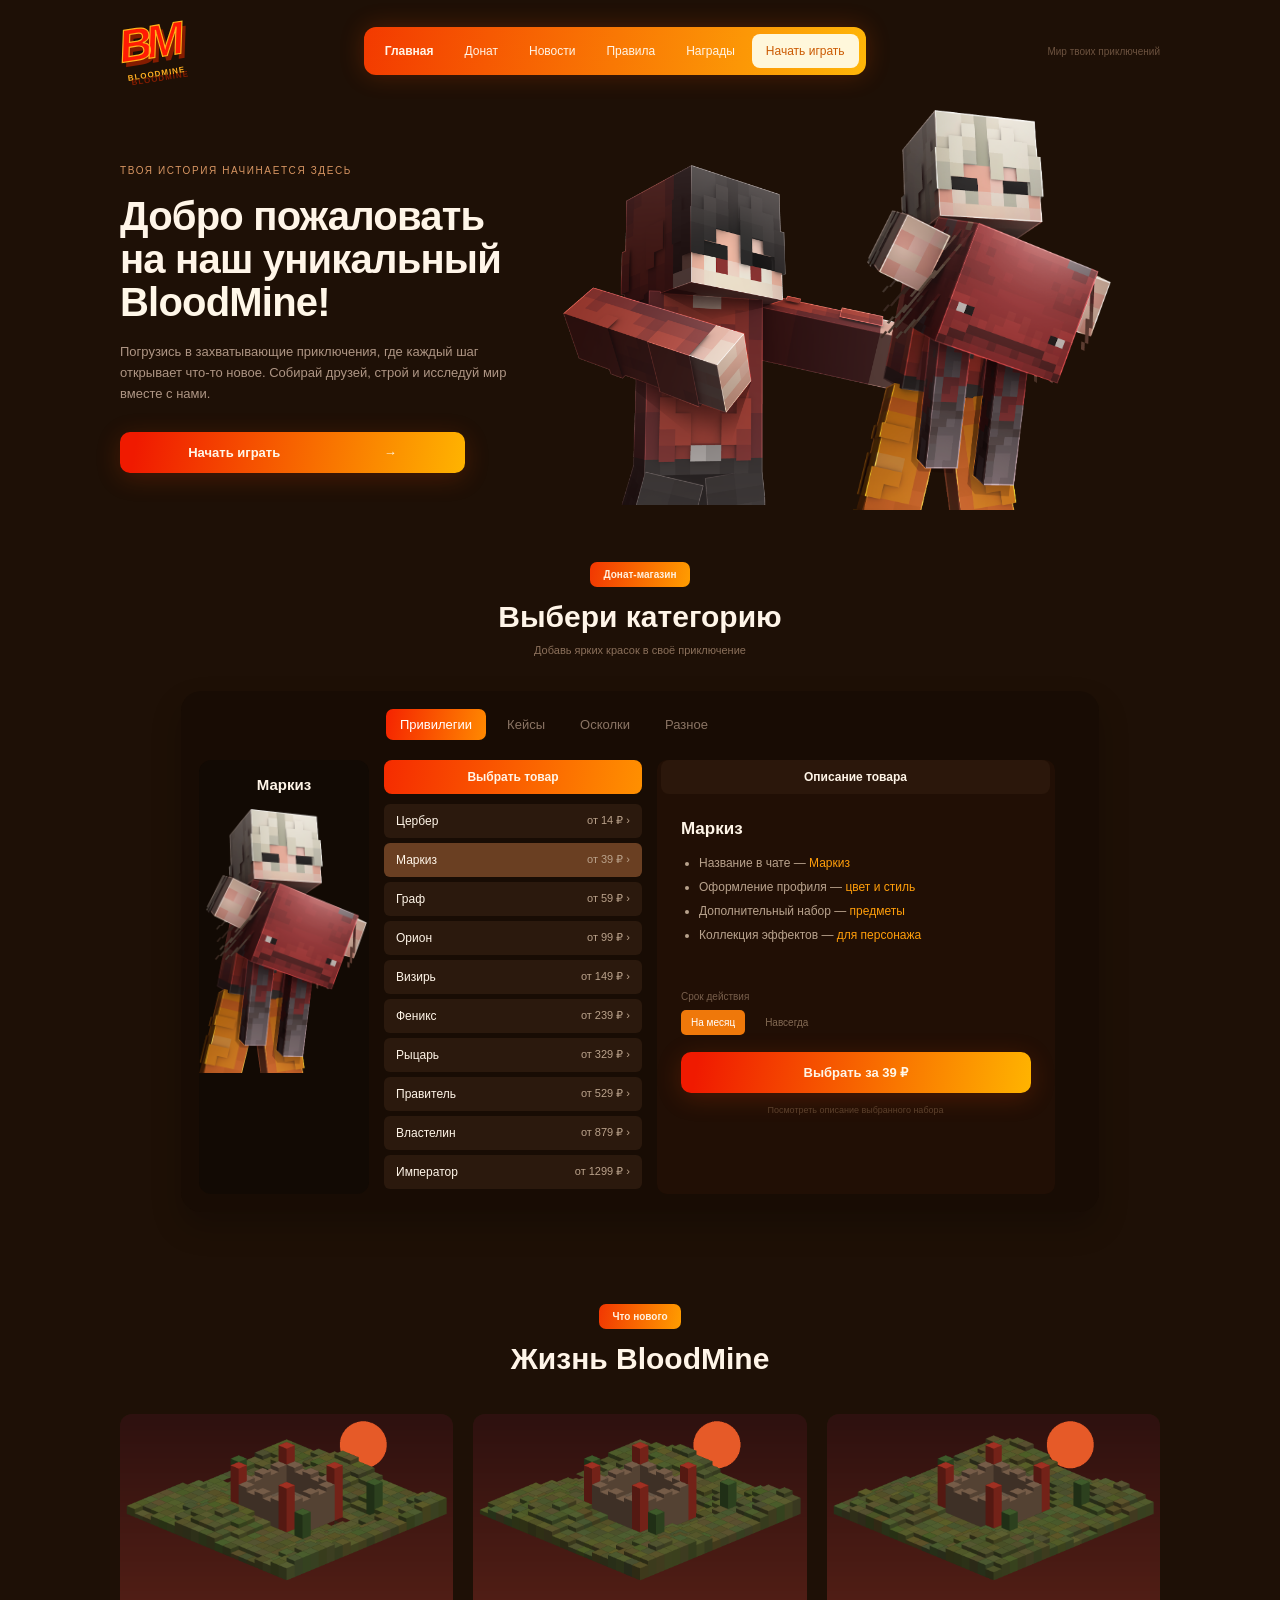
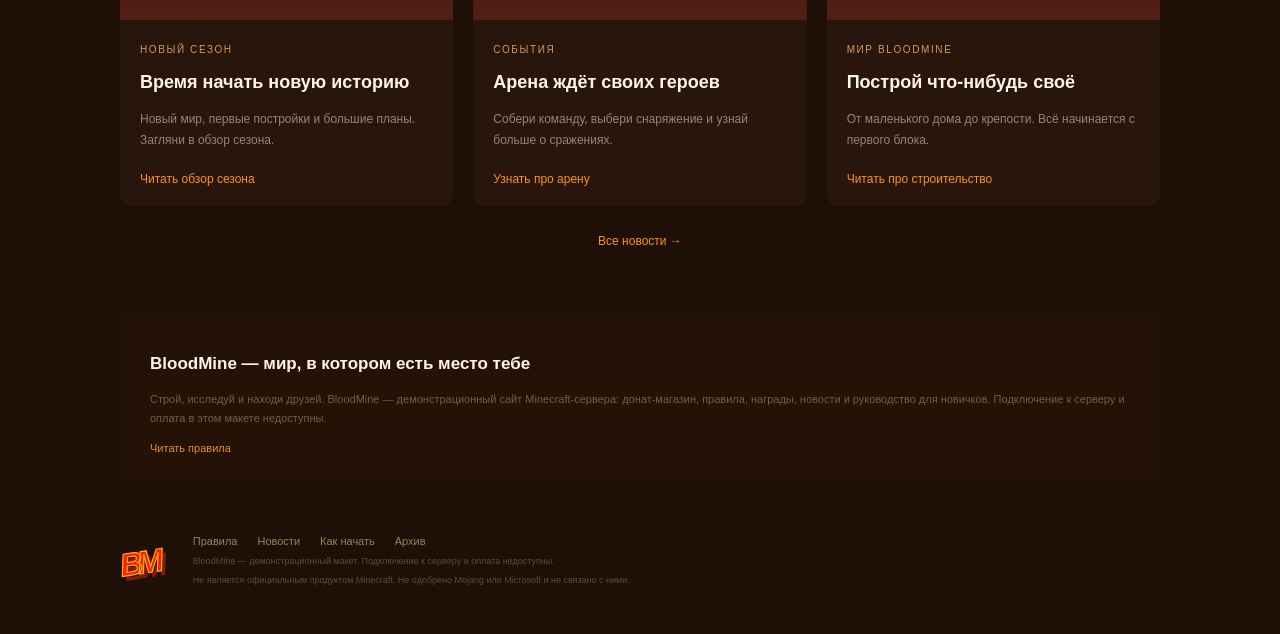
==== commit 7d2fe325: "index.html changed" ====
--- a/index.html
+++ b/index.html
@@ -1,54 +1,291 @@
-<!DOCTYPE html>
-<html lang="en">
-<head>
-  <meta charset="UTF-8">
-  <title>Главная</title>
-  <meta name="description" content="Лучший Minecraft сервер. Minecraft сервер, играть Minecraft, сервер Minecraft, лучший сервер.">
-  <meta name="keywords" content="minecraft, сервер, сервер майнкрафт, майнкрафт сервер, лучший сервер, донат, minecraft сервер">
-  <script src="assets/js/catalog.js"></script>
-  <script src="assets/js/widgets.js"></script>
-  <link rel="stylesheet" href="assets/css/components.css">
-  <link rel="stylesheet" href="assets/css/styles.css">
-</head>
-<body>
-    <div class="header wrap">
-      <a class="logo" href="index.html">BM<span>BLOODMINE</span></a>
-      <div class="nav">
-        <a href="index.html">Главная</a><a href="index.html#shop">Донат</a><a href="rules.html">Правила</a><a href="rewards.html">Награды</a>
-        <a class="nav-light" href="how-to-play.html">Начать играть</a>
-      </div>
-      <div class="header-note">Мир твоих приключений</div>
-    </div>
-    <div class="hero wrap">
-      <div class="hero-copy"><span class="eyebrow">Твоя история начинается здесь</span><h2>Добро пожаловать<br>на наш уникальный<br><span>BloodMine!</span></h2>
-      <p>Погрузись в захватывающие приключения, где каждый шаг открывает что-то новое. Собирай друзей, строй и исследуй мир вместе с нами.</p>
-      <a class="orange hero-button" href="how-to-play.html">Начать играть <span>→</span></a></div>
-      <div class="hero-players"><img class="hero-back" src="assets/images/hero-secondary.png"><img class="hero-front" src="assets/images/player.png"></div>
-    </div>
-    <div class="shop-section wrap" id="shop">
-      <div class="section-title"><span class="pill">Донат-магазин</span><h2>Выбери категорию</h2><p>Добавь ярких красок в свое приключение</p></div>
-      <div class="store">
-        <div class="tabs"><div class="tab active" data-category="ranks" onclick="setCategory('ranks')">Привилегии</div><div class="tab" data-category="cases" onclick="setCategory('cases')">Кейсы</div><div class="tab" data-category="shards" onclick="setCategory('shards')">Осколки</div><div class="tab" data-category="other" onclick="setCategory('other')">Разное</div></div>
-        <div class="store-body"><div class="store-preview"><h4 id="preview-name">Маркиз</h4><img id="preview-image" src="assets/images/player.png"></div>
-          <div class="product-column"><div class="column-heading">Выбрать товар</div><div id="product-list"></div></div>
-          <div class="description-column"><div class="column-heading secondary">Описание товара</div><h4 id="product-name">Маркиз</h4><div id="product-description"></div><div class="term-label">Срок действия</div><div class="terms"><span class="selected" onclick="setTerm(this,'На месяц')">На месяц</span><span onclick="setTerm(this,'Навсегда')">Навсегда</span></div><button id="choose-product" class="orange" onclick="selectProduct()">Выбрать за 39 ₽</button><p class="fineprint">Посмотреть описание выбранного набора</p></div>
-        </div>
-      </div>
-    </div>
-    <div class="wrap news-section"><div class="section-title"><span class="pill">Что нового</span><h2>Жизнь BloodMine</h2></div><div class="news-grid">
-        <div class="news-card"><img src="assets/images/season.png"><div class="news-copy"><span class="eyebrow">Новый сезон</span><h4>Время начать новую историю</h4><p>Новый мир, первые постройки и большие планы. Загляни в обзор сезона.</p><a href="article.html">Подробнее</a></div></div>
-        <div class="news-card"><img src="assets/images/arena.png"><div class="news-copy"><span class="eyebrow">События</span><h4>Арена ждет своих героев</h4><p>Собери команду, выбери снаряжение и узнай больше о сражениях.</p><a href="article.html">Подробнее</a></div></div>
-        <div class="news-card"><img src="assets/images/world.png"><div class="news-copy"><span class="eyebrow">Мир BloodMine</span><h4>Построй что-нибудь свое</h4><p>От маленького дома до крепости. Все начинается с первого блока.</p><a href="article.html">Подробнее</a></div></div>
-      </div><a class="text-link" href="news.html">Все новости →</a></div>
-    <div class="wrap about"><h4>BloodMine — мир, в котором есть место тебе</h4><p>Строй, исследуй и находи друзей. Minecraft сервер BloodMine — это Minecraft сервер для тех, кто ищет Minecraft сервер. Лучший Minecraft сервер для игры на Minecraft сервере. Здесь начинается твоя история.</p><a href="rules.html">Читать</a></div>
-    <div class="footer wrap">
-      <a class="logo small-logo" href="index.html">BM</a>
-      <div><div class="footer-links"><a href="rules.html">Правила</a><a href="news.html">Новости</a><a href="how-to-play.html">Как начать</a><a href="archive.html">Еще</a></div>
-      <p>BloodMine — демонстрационный макет. Подключение к серверу и оплата недоступны.</p>
-      <p>Не является официальным продуктом Minecraft. Не одобрено Mojang или Microsoft и не связано с ними.</p></div>
-    </div>
-    <div class="overlay" id="dialog"><div class="modal"><div class="modal-close" onclick="closeDialog()">×</div><div class="pill">BloodMine</div><h2 id="dialog-title">Информация</h2><p id="dialog-text"></p><button class="orange" onclick="closeDialog()">Понятно</button></div></div>
-    <div class="toast" id="toast"></div>
-    <script src="assets/js/app.js"></script><script src="assets/js/effects.js"></script>
-</body>
-</html>
+<!DOCTYPE html>
+<html lang="ru">
+<head>
+    <meta charset="UTF-8">
+    <meta name="viewport" content="width=device-width, initial-scale=1">
+
+    <title>BloodMine — Minecraft сервер: донат, правила, награды и новости</title>
+    <meta name="description"
+          content="BloodMine — демонстрационный сайт Minecraft-сервера. Изучи донат-магазин, правила, награды, новости и узнай, как начать играть.">
+
+    <link rel="canonical" href="https://altefol.github.io/bloodmine/">
+
+    <meta property="og:type" content="website">
+    <meta property="og:locale" content="ru_RU">
+    <meta property="og:url" content="https://altefol.github.io/bloodmine/">
+    <meta property="og:title" content="BloodMine — Minecraft сервер">
+    <meta property="og:description"
+          content="Донат, правила, награды, новости и руководство для новичков. Демонстрационный сайт BloodMine.">
+    <meta property="og:image"
+          content="https://altefol.github.io/bloodmine/assets/images/hero-secondary.png">
+
+    <meta name="twitter:card" content="summary_large_image">
+
+    <link rel="icon" href="assets/images/favicon.ico" sizes="any">
+
+    <link rel="stylesheet" href="assets/css/components.css">
+    <link rel="stylesheet" href="assets/css/styles.css">
+</head>
+<body>
+    <a class="skip-link" href="#main">Перейти к содержимому</a>
+
+    <div class="header wrap" role="banner">
+        <a class="logo" href="index.html" aria-label="BloodMine — на главную страницу">
+            BM<span>BLOODMINE</span>
+        </a>
+
+        <div class="nav" role="navigation" aria-label="Основная навигация">
+            <a href="index.html" aria-current="page">Главная</a>
+            <a href="index.html#shop">Донат</a>
+            <a href="news.html">Новости</a>
+            <a href="rules.html">Правила</a>
+            <a href="rewards.html">Награды</a>
+            <a class="nav-light" href="how-to-play.html">Начать играть</a>
+        </div>
+
+        <div class="header-note">Мир твоих приключений</div>
+    </div>
+
+    <div id="main" role="main">
+        <h1 class="visually-hidden">BloodMine — Minecraft сервер</h1>
+
+        <div class="hero wrap">
+            <div class="hero-copy">
+                <span class="eyebrow">Твоя история начинается здесь</span>
+                <h2>Добро пожаловать<br>на наш уникальный<br><span>BloodMine!</span></h2>
+                <p>
+                    Погрузись в захватывающие приключения, где каждый шаг открывает что-то новое.
+                    Собирай друзей, строй и исследуй мир вместе с нами.
+                </p>
+                <a class="orange hero-button" href="how-to-play.html">
+                    Начать играть <span aria-hidden="true">→</span>
+                </a>
+            </div>
+
+            <div class="hero-players">
+                <img class="hero-back"
+                     src="assets/images/hero-secondary.png"
+                     alt="Фоновый игровой мир BloodMine"
+                     width="1200"
+                     height="630"
+                     fetchpriority="high">
+                <img class="hero-front"
+                     src="assets/images/player.png"
+                     alt="Персонаж Minecraft на главной странице BloodMine"
+                     width="600"
+                     height="600">
+            </div>
+        </div>
+
+        <div class="shop-section wrap" id="shop">
+            <div class="section-title">
+                <span class="pill">Донат-магазин</span>
+                <h2>Выбери категорию</h2>
+                <p>Добавь ярких красок в своё приключение</p>
+            </div>
+
+            <div class="store">
+                <div class="tabs" role="tablist" aria-label="Категории донат-магазина">
+                    <div class="tab active"
+                         role="tab"
+                         aria-selected="true"
+                         tabindex="0"
+                         data-category="ranks">
+                        Привилегии
+                    </div>
+                    <div class="tab"
+                         role="tab"
+                         aria-selected="false"
+                         tabindex="0"
+                         data-category="cases">
+                        Кейсы
+                    </div>
+                    <div class="tab"
+                         role="tab"
+                         aria-selected="false"
+                         tabindex="0"
+                         data-category="shards">
+                        Осколки
+                    </div>
+                    <div class="tab"
+                         role="tab"
+                         aria-selected="false"
+                         tabindex="0"
+                         data-category="other">
+                        Разное
+                    </div>
+                </div>
+
+                <div class="store-body">
+                    <div class="store-preview">
+                        <h4 id="preview-name">Маркиз</h4>
+                        <img id="preview-image"
+                             src="assets/images/player.png"
+                             alt="Превью товара Маркиз"
+                             width="600"
+                             height="600">
+                    </div>
+
+                    <div class="product-column">
+                        <div class="column-heading">Выбрать товар</div>
+                        <div id="product-list" aria-live="polite">
+                            <p class="loading-state">Загрузка товаров…</p>
+                        </div>
+                    </div>
+
+                    <div class="description-column">
+                        <div class="column-heading secondary">Описание товара</div>
+                        <h4 id="product-name">Маркиз</h4>
+                        <div id="product-description" aria-live="polite"></div>
+
+                        <div class="term-label">Срок действия</div>
+                        <div class="terms" role="group" aria-label="Срок действия товара">
+                            <span class="selected"
+                                  role="button"
+                                  tabindex="0"
+                                  data-term="На месяц">
+                                На месяц
+                            </span>
+                            <span role="button"
+                                  tabindex="0"
+                                  data-term="Навсегда">
+                                Навсегда
+                            </span>
+                        </div>
+
+                        <button id="choose-product"
+                                type="button"
+                                class="orange"
+                                data-select-product>
+                            Выбрать за 39 ₽
+                        </button>
+
+                        <p class="fineprint">Посмотреть описание выбранного набора</p>
+                    </div>
+                </div>
+            </div>
+        </div>
+
+        <div class="wrap news-section">
+            <div class="section-title">
+                <span class="pill">Что нового</span>
+                <h2>Жизнь BloodMine</h2>
+            </div>
+
+            <div class="news-grid">
+                <div class="news-card">
+                    <img src="assets/images/season.png"
+                         alt="Обложка новости о новом сезоне BloodMine"
+                         width="600"
+                         height="400"
+                         loading="lazy">
+                    <div class="news-copy">
+                        <span class="eyebrow">Новый сезон</span>
+                        <h4>Время начать новую историю</h4>
+                        <p>
+                            Новый мир, первые постройки и большие планы. Загляни в обзор сезона.
+                        </p>
+                        <a href="article.html#season-start">Читать обзор сезона</a>
+                    </div>
+                </div>
+
+                <div class="news-card">
+                    <img src="assets/images/arena.png"
+                         alt="Игровая арена BloodMine"
+                         width="600"
+                         height="400"
+                         loading="lazy">
+                    <div class="news-copy">
+                        <span class="eyebrow">События</span>
+                        <h4>Арена ждёт своих героев</h4>
+                        <p>
+                            Собери команду, выбери снаряжение и узнай больше о сражениях.
+                        </p>
+                        <a href="article.html#arena-heroes">Узнать про арену</a>
+                    </div>
+                </div>
+
+                <div class="news-card">
+                    <img src="assets/images/world.png"
+                         alt="Мир BloodMine для строительства и исследований"
+                         width="600"
+                         height="400"
+                         loading="lazy">
+                    <div class="news-copy">
+                        <span class="eyebrow">Мир BloodMine</span>
+                        <h4>Построй что-нибудь своё</h4>
+                        <p>
+                            От маленького дома до крепости. Всё начинается с первого блока.
+                        </p>
+                        <a href="article.html#build-your-world">Читать про строительство</a>
+                    </div>
+                </div>
+            </div>
+
+            <a class="text-link" href="news.html">Все новости →</a>
+        </div>
+
+        <div class="wrap about">
+            <h4>BloodMine — мир, в котором есть место тебе</h4>
+            <p>
+                Строй, исследуй и находи друзей. BloodMine — демонстрационный сайт Minecraft-сервера:
+                донат-магазин, правила, награды, новости и руководство для новичков.
+                Подключение к серверу и оплата в этом макете недоступны.
+            </p>
+            <a href="rules.html">Читать правила</a>
+        </div>
+    </div>
+
+    <div class="footer wrap" role="contentinfo">
+        <a class="logo small-logo" href="index.html" aria-label="BloodMine — на главную страницу">
+            BM
+        </a>
+
+        <div>
+            <div class="footer-links" role="navigation" aria-label="Дополнительная навигация">
+                <a href="rules.html">Правила</a>
+                <a href="news.html">Новости</a>
+                <a href="how-to-play.html">Как начать</a>
+                <a href="archive.html">Архив</a>
+            </div>
+
+            <p>BloodMine — демонстрационный макет. Подключение к серверу и оплата недоступны.</p>
+            <p>
+                Не является официальным продуктом Minecraft.
+                Не одобрено Mojang или Microsoft и не связано с ними.
+            </p>
+        </div>
+    </div>
+
+    <div class="overlay"
+         id="dialog"
+         role="dialog"
+         aria-modal="true"
+         aria-labelledby="dialog-title">
+        <div class="modal">
+            <div class="modal-close"
+                 role="button"
+                 tabindex="0"
+                 aria-label="Закрыть окно"
+                 data-close-dialog>
+                ×
+            </div>
+
+            <div class="pill">BloodMine</div>
+            <h2 id="dialog-title">Информация</h2>
+            <p id="dialog-text"></p>
+
+            <button type="button" class="orange" data-close-dialog>
+                Понятно
+            </button>
+        </div>
+    </div>
+
+    <div class="toast" id="toast" role="status" aria-live="polite"></div>
+
+    <script src="assets/js/catalog.js" defer></script>
+    <script src="assets/js/widgets.js" defer></script>
+    <script src="assets/js/app.js" defer></script>
+    <script src="assets/js/effects.js" defer></script>
+</body>
+</html>
--- a/assets/css/styles.css
+++ b/assets/css/styles.css
@@ -0,0 +1,912 @@
+* {
+    box-sizing: border-box;
+}
+
+html {
+    scroll-behavior: smooth;
+}
+
+body {
+    margin: 0;
+    min-width: 1100px;
+    color: #fff5e8;
+    background: #1e1006;
+    font-family: "Trebuchet MS", Arial, sans-serif;
+    font-size: 14px;
+}
+
+a {
+    color: inherit;
+    text-decoration: none;
+}
+
+button {
+    font-family: inherit;
+    cursor: pointer;
+    border: 0;
+    color: white;
+}
+
+.wrap {
+    width: 1040px;
+    margin: 0 auto;
+}
+
+.header {
+    height: 102px;
+    display: flex;
+    align-items: center;
+    justify-content: space-between;
+}
+
+.logo {
+    display: inline-block;
+    color: #ff1b04;
+    font-family: Impact, "Arial Black", sans-serif;
+    font-weight: 900;
+    font-style: italic;
+    font-size: 46px;
+    line-height: .8;
+    letter-spacing: -6px;
+    transform: rotate(-9deg);
+    -webkit-text-stroke: 1.2px #ffb11a;
+    text-shadow: 3px 5px #851c00;
+}
+
+.logo span {
+    display: block;
+    font: bold 8px Arial;
+    letter-spacing: 1px;
+    margin: 9px 0 0 4px;
+    -webkit-text-stroke: 0;
+    color: #ffaf22;
+}
+
+.nav {
+    display: flex;
+    gap: 3px;
+    align-items: center;
+    padding: 7px;
+    border-radius: 12px;
+    background: linear-gradient(100deg,#f33a00,#ffb608);
+    box-shadow: 0 0 24px #ff510039;
+}
+
+.nav a {
+    font-size: 12px;
+    padding: 10px 14px;
+    border-radius: 8px;
+}
+
+.nav a:hover {
+    background: #ffffff20;
+}
+
+.nav-light {
+    background: #fff7db;
+    color: #cb5a02;
+}
+
+.header-note {
+    color: #6c523f;
+    font-size: 10px;
+}
+
+.hero {
+    height: 430px;
+    position: relative;
+    display: flex;
+    align-items: center;
+}
+
+.hero-copy {
+    width: 500px;
+    position: relative;
+    z-index: 1;
+}
+
+.eyebrow {
+    text-transform: uppercase;
+    color: #d79562;
+    font-size: 10px;
+    letter-spacing: 1.6px;
+}
+
+h2 {
+    font-size: 32px;
+    line-height: 1.08;
+    margin: 18px 0;
+    font-weight: 900;
+}
+
+.hero h2 {
+    font-size: 40px;
+    letter-spacing: -.8px;
+}
+
+.hero h2 span {
+    color: #fff7e8;
+}
+
+.hero p {
+    width: 390px;
+    font-size: 13px;
+    line-height: 1.6;
+    color: #ae9584;
+}
+
+.hero-players {
+    position: absolute;
+    left: 448px;
+    top: 8px;
+    width: 610px;
+    height: auto;
+}
+
+.orange {
+    display: inline-block;
+    text-align: center;
+    padding: 13px 28px;
+    background: linear-gradient(100deg,#f01a00 5%,#ffb400 100%);
+    color: #fff7e8;
+    border-radius: 10px;
+    font-size: 13px;
+    font-weight: bold;
+    box-shadow: 0 5px 25px #e9410036;
+}
+
+.orange:hover {
+    filter: brightness(1.1);
+}
+
+.hero-button {
+    width: 345px;
+    margin-top: 15px;
+}
+
+.hero-button span {
+    margin-left: 100px;
+}
+
+.section-title {
+    text-align: center;
+    margin: 22px 0 35px;
+}
+
+.pill {
+    display: inline-block;
+    border-radius: 7px;
+    background: linear-gradient(100deg,#f13702,#ff9d00);
+    color: #fff1df;
+    padding: 7px 13px;
+    font-size: 10px;
+    font-weight: bold;
+}
+
+.section-title h2 {
+    margin: 14px 0 10px;
+    font-size: 30px;
+}
+
+.section-title p {
+    color: #8a6f5a;
+    font-size: 11px;
+}
+
+.shop-section {
+    padding-top: 8px;
+}
+
+.store {
+    width: 918px;
+    margin: auto;
+    padding: 18px;
+    border-radius: 20px;
+    background: #180c04;
+    box-shadow: 0 15px 30px #00000035;
+}
+
+.tabs {
+    display: flex;
+    gap: 7px;
+    margin: 0 0 20px 187px;
+}
+
+.tab {
+    padding: 8px 14px;
+    font-size: 13px;
+    cursor: pointer;
+    color: #8a7464;
+    border-radius: 7px;
+}
+
+.tab.active {
+    background: linear-gradient(100deg,#f52300,#ff8900);
+    color: #fff;
+}
+
+.store-body {
+    display: flex;
+    gap: 15px;
+}
+
+.store-preview {
+    width: 170px;
+    text-align: center;
+    background: #120a04;
+    border-radius: 12px;
+    overflow: hidden;
+}
+
+h4 {
+    margin: 16px 0;
+    font-size: 17px;
+}
+
+.store-preview h4 {
+    font-size: 15px;
+}
+
+.store-preview img {
+    width: 175px;
+    height: auto;
+    margin-left: -4px;
+}
+
+.product-column {
+    width: 258px;
+}
+
+.column-heading {
+    background: linear-gradient(100deg,#f52b00,#ff9000);
+    padding: 10px;
+    border-radius: 8px;
+    text-align: center;
+    font-size: 12px;
+    font-weight: bold;
+    margin-bottom: 10px;
+}
+
+.column-heading.secondary {
+    background: #2b170b;
+}
+
+.product-row {
+    display: flex;
+    justify-content: space-between;
+    padding: 10px 12px;
+    margin: 5px 0;
+    background: #2b190d;
+    border-radius: 6px;
+    font-size: 12px;
+    cursor: pointer;
+}
+
+.product-row.chosen {
+    background: #6a3f22;
+}
+
+.product-row:hover {
+    background: #77401b;
+}
+
+.product-price {
+    color: #baa28b;
+    font-size: 11px;
+}
+
+.description-column {
+    width: 398px;
+    padding: 0 5px 18px 4px;
+    background: #210f05;
+    border-radius: 10px;
+}
+
+.description-column h4 {
+    margin: 25px 20px 12px;
+    font-size: 17px;
+}
+
+.description-column ul {
+    padding: 0 22px 0 38px;
+    color: #b8a28d;
+    font-size: 12px;
+    line-height: 2;
+    min-height: 125px;
+}
+
+.description-column li span {
+    color: #ff9e0b;
+}
+
+.term-label {
+    font-size: 10px;
+    color: #775e4b;
+    margin: 15px 20px 8px;
+}
+
+.terms {
+    display: flex;
+    gap: 10px;
+    font-size: 10px;
+    margin: 0 20px 17px;
+    color: #826953;
+}
+
+.terms span {
+    padding: 7px 10px;
+    border-radius: 5px;
+    cursor: pointer;
+}
+
+.terms .selected {
+    background: #ef780a;
+    color: #fff;
+}
+
+.description-column .orange {
+    display: block;
+    margin: 0 20px;
+    width: 350px;
+}
+
+.fineprint {
+    color: #5c402c;
+    font-size: 9px;
+    text-align: center;
+    margin: 12px 0 0;
+}
+
+.news-section {
+    padding-top: 70px;
+}
+
+.news-grid {
+    display: grid;
+    grid-template-columns: repeat(3,1fr);
+    gap: 20px;
+    margin-top: 38px;
+}
+
+.news-card {
+    background: #28160c;
+    border-radius: 12px;
+    overflow: hidden;
+}
+
+.news-card img {
+    width: 100%;
+    display: block;
+}
+
+.news-copy {
+    padding: 20px;
+}
+
+.news-copy h4 {
+    font-size: 18px;
+}
+
+.news-copy p {
+    color: #9c8270;
+    font-size: 12px;
+    line-height: 1.7;
+}
+
+.news-copy a,.text-link {
+    display: inline-block;
+    font-size: 12px;
+    color: #ff920d;
+    margin-top: 10px;
+}
+
+.text-link {
+    display: block;
+    width: max-content;
+    margin: 28px auto;
+}
+
+.about {
+    margin-top: 65px;
+    padding: 25px 30px;
+    background: #241207;
+    border-radius: 14px;
+}
+
+.about p {
+    color: #765c46;
+    font-size: 11px;
+    line-height: 1.7;
+}
+
+.about a {
+    color: #e68d22;
+    font-size: 11px;
+}
+
+.footer {
+    display: flex;
+    gap: 35px;
+    padding: 55px 0 40px;
+    align-items: center;
+}
+
+.small-logo {
+    font-size: 32px;
+}
+
+.footer-links {
+    display: flex;
+    gap: 20px;
+    font-size: 11px;
+    color: #9a7f64;
+}
+
+.footer p {
+    color: #614a38;
+    font-size: 9px;
+    margin: 9px 0;
+}
+
+.inner-page {
+    padding: 15px 50px 55px;
+    min-height: 760px;
+}
+
+.inner-page .section-title {
+    margin-bottom: 45px;
+}
+
+.rules-intro {
+    color: #a58b76;
+    font-size: 12px;
+    margin: auto auto 25px;
+    width: 800px;
+    line-height: 1.8;
+}
+
+.rules-list {
+    width: 800px;
+    margin: auto;
+}
+
+.rule {
+    margin: 10px 0;
+    border-radius: 8px;
+    overflow: hidden;
+    background: #2c190d;
+}
+
+.rule-heading {
+    display: flex;
+    justify-content: space-between;
+    padding: 18px 22px;
+    font-size: 13px;
+    cursor: pointer;
+}
+
+.rule-heading b {
+    color: #ff8b0b;
+    font-size: 18px;
+}
+
+.rule-content {
+    display: none;
+    padding: 8px 22px 25px;
+    font-size: 12px;
+    color: #aa8b74;
+    line-height: 1.9;
+}
+
+.rule.open .rule-content {
+    display: block;
+}
+
+.bottom-help {
+    width: 800px;
+    margin: 45px auto;
+    padding: 25px;
+    background: #261407;
+    border-radius: 12px;
+}
+
+.bottom-help p {
+    font-size: 12px;
+    color: #a58b76;
+}
+
+.bottom-help .orange {
+    margin-top: 12px;
+}
+
+.rewards-grid {
+    display: grid;
+    grid-template-columns: repeat(3,1fr);
+    gap: 18px;
+}
+
+.reward-card {
+    padding: 22px;
+    text-align: center;
+    border-radius: 12px;
+    background: linear-gradient(145deg,#d75519,#f29339);
+    position: relative;
+}
+
+.reward-number {
+    position: absolute;
+    top: 18px;
+    left: 18px;
+    font-size: 11px;
+    color: #ffd3a3;
+}
+
+.reward-card img {
+    display: block;
+    width: 160px;
+    margin: auto;
+}
+
+.reward-card h4 {
+    margin: 3px 0 10px;
+}
+
+.reward-card p {
+    font-size: 11px;
+    color: #6d3219;
+    min-height: 30px;
+}
+
+.reward-card .orange {
+    width: 100%;
+    padding: 10px;
+}
+
+.reward-banner {
+    display: flex;
+    gap: 35px;
+    padding: 20px 65px;
+    margin-top: 45px;
+    background: #2b170b;
+    border-radius: 15px;
+    align-items: center;
+}
+
+.reward-banner img {
+    width: 140px;
+}
+
+.reward-banner p {
+    color: #9f816c;
+    font-size: 12px;
+}
+
+.reward-banner a {
+    color: #f99922;
+    font-size: 12px;
+}
+
+.guide-layout {
+    display: flex;
+    gap: 50px;
+}
+
+.guide-steps {
+    width: 600px;
+}
+
+.guide-step {
+    margin-bottom: 16px;
+    padding: 20px 25px;
+    background: #2b180c;
+    border-radius: 12px;
+}
+
+.guide-step>span {
+    color: #ff8908;
+    font-size: 11px;
+}
+
+.guide-step h4 {
+    margin: 10px 0;
+}
+
+.guide-step p {
+    font-size: 12px;
+    color: #a88c76;
+    line-height: 1.8;
+}
+
+.guide-step a {
+    color: #ff9517;
+    font-size: 12px;
+}
+
+.guide-player {
+    width: 250px;
+    height: 375px;
+    margin-top: 35px;
+}
+
+.guide-note {
+    padding: 25px;
+    background: #2d180a;
+    border-radius: 12px;
+    margin: 30px 0;
+}
+
+.guide-note p {
+    color: #ba9c81;
+    font-size: 12px;
+    line-height: 1.8;
+}
+
+.guide-note .orange {
+    margin-top: 12px;
+}
+
+.faq {
+    margin-top: 45px;
+}
+
+.news-wide {
+    margin-top: 40px;
+    display: flex;
+    align-items: center;
+    gap: 40px;
+    background: #291509;
+    padding: 15px 35px;
+    border-radius: 16px;
+}
+
+.news-wide img {
+    width: 360px;
+}
+
+.news-wide p {
+    color: #a88b72;
+    font-size: 12px;
+    line-height: 1.8;
+}
+
+.news-wide a {
+    color: #ff9823;
+    font-size: 12px;
+}
+
+.article-page {
+    width: 850px;
+    padding: 30px 0;
+}
+
+.breadcrumbs {
+    color: #886c54;
+    font-size: 11px;
+    margin: 0 0 35px;
+}
+
+.article-page h2 {
+    font-size: 38px;
+    margin: 20px 0;
+}
+
+.article-meta {
+    color: #71553f;
+    font-size: 10px;
+}
+
+.article-cover {
+    width: 850px;
+    border-radius: 12px;
+    margin-top: 20px;
+}
+
+.article-body {
+    width: 730px;
+    margin: 30px auto;
+    font-size: 14px;
+    line-height: 1.9;
+    color: #b99d85;
+}
+
+.article-body h4 {
+    color: #fff1df;
+    font-size: 22px;
+    margin-top: 32px;
+}
+
+.article-body img {
+    width: 730px;
+    margin: 20px 0;
+}
+
+.article-bottom {
+    display: flex;
+    justify-content: space-between;
+    color: #f8961e;
+    font-size: 12px;
+}
+
+.overlay {
+    position: fixed;
+    inset: 0;
+    background: #000b;
+    z-index: 30;
+    display: none;
+    align-items: center;
+    justify-content: center;
+}
+
+.overlay.visible {
+    display: flex;
+}
+
+.modal {
+    width: 470px;
+    padding: 40px;
+    border-radius: 15px;
+    background: #2b180c;
+    position: relative;
+    box-shadow: 0 15px 60px #000a;
+}
+
+.modal h2 {
+    font-size: 26px;
+}
+
+.modal p {
+    color: #bba087;
+    font-size: 13px;
+    line-height: 1.8;
+}
+
+.modal-close {
+    position: absolute;
+    right: 20px;
+    top: 15px;
+    cursor: pointer;
+    color: #a78261;
+    font-size: 24px;
+}
+
+.modal .orange {
+    width: 100%;
+    margin-top: 20px;
+}
+
+.toast {
+    position: fixed;
+    bottom: 25px;
+    left: 45%;
+    background: #b64a09;
+    padding: 14px 30px;
+    border-radius: 8px;
+    display: none;
+}
+
+.hero-players {
+    height: 410px;
+    top: 8px;
+}
+
+.hero-players img {
+    position: absolute;
+    width: auto;
+}
+
+.hero-back {
+    left: -5px;
+    top: 55px;
+    height: 340px;
+}
+
+.hero-front {
+    left: 285px;
+    top: 0;
+    height: 400px;
+}
+
+.news-wide>img {
+    width: 300px;
+    max-height: 300px;
+    object-fit: contain;
+}
+
+img {
+    max-width: 100%;
+    height: auto;
+}
+
+.visually-hidden {
+    position: absolute;
+    width: 1px;
+    height: 1px;
+    padding: 0;
+    margin: -1px;
+    overflow: hidden;
+    clip: rect(0, 0, 0, 0);
+    white-space: nowrap;
+    border: 0;
+}
+
+.skip-link {
+    position: absolute;
+    left: -9999px;
+    top: 0;
+    z-index: 1000;
+    padding: 8px 12px;
+    background: #111;
+    color: #fff;
+    text-decoration: none;
+}
+
+    .skip-link:focus {
+        left: 12px;
+        top: 12px;
+    }
+
+.nav a[aria-current="page"] {
+    font-weight: 700;
+}
+
+[role="button"],
+[role="tab"] {
+    cursor: pointer;
+}
+
+.news-article {
+    display: none;
+}
+
+    .news-article:target,
+    .news-article.is-default {
+        display: block;
+    }
+
+        .news-article:target ~ .is-default {
+            display: none;
+        }
+
+@media (max-width: 900px) {
+    .header.wrap {
+        flex-direction: column;
+        align-items: flex-start;
+        gap: 12px;
+    }
+
+    .nav {
+        flex-wrap: wrap;
+        gap: 10px 14px;
+    }
+
+    .hero,
+    .store-body,
+    .news-grid,
+    .rewards-grid,
+    .guide-layout,
+    .news-wide {
+        display: grid;
+        grid-template-columns: 1fr;
+    }
+
+        .hero-players img,
+        .store-preview img,
+        .reward-card img,
+        .guide-player,
+        .news-wide img,
+        .article-cover {
+            width: 100%;
+            height: auto;
+        }
+}
+
+@media (max-width: 600px) {
+    .logo span {
+        display: none;
+    }
+
+    .tabs {
+        overflow-x: auto;
+        white-space: nowrap;
+    }
+}
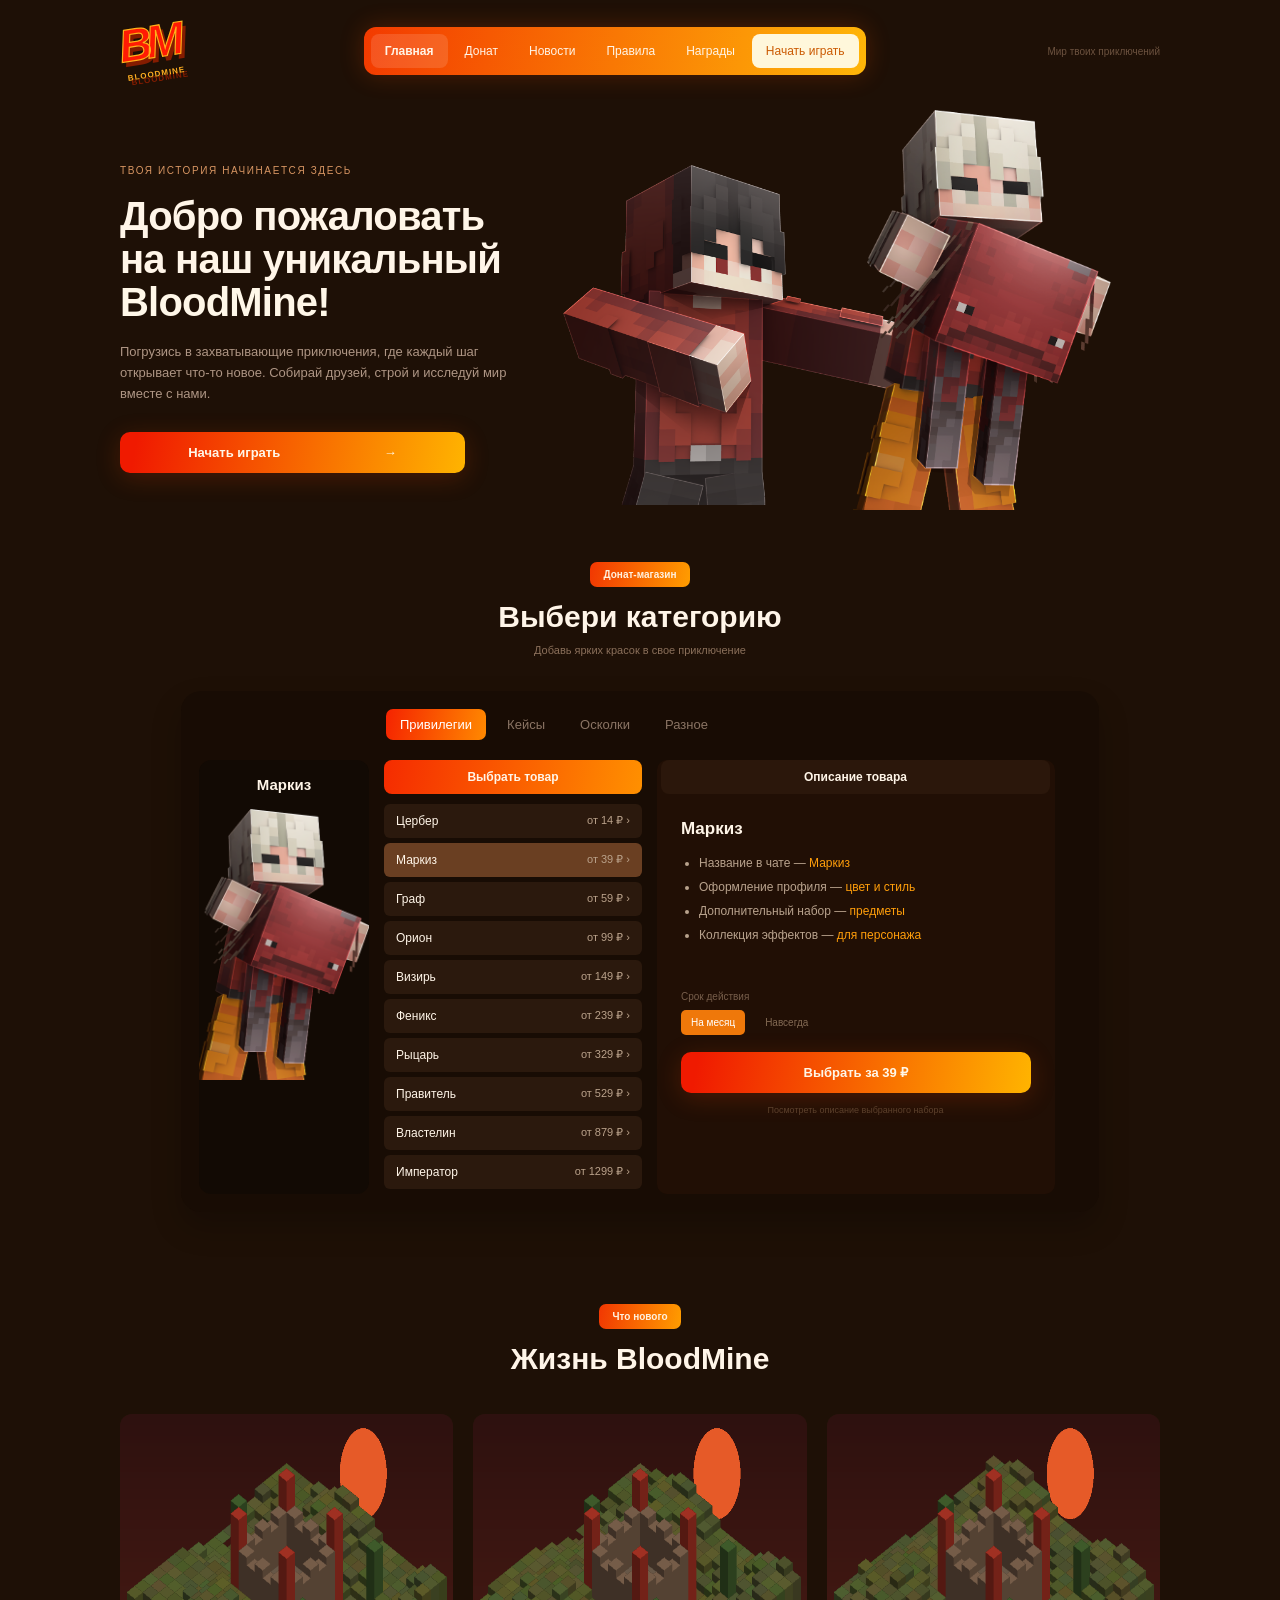
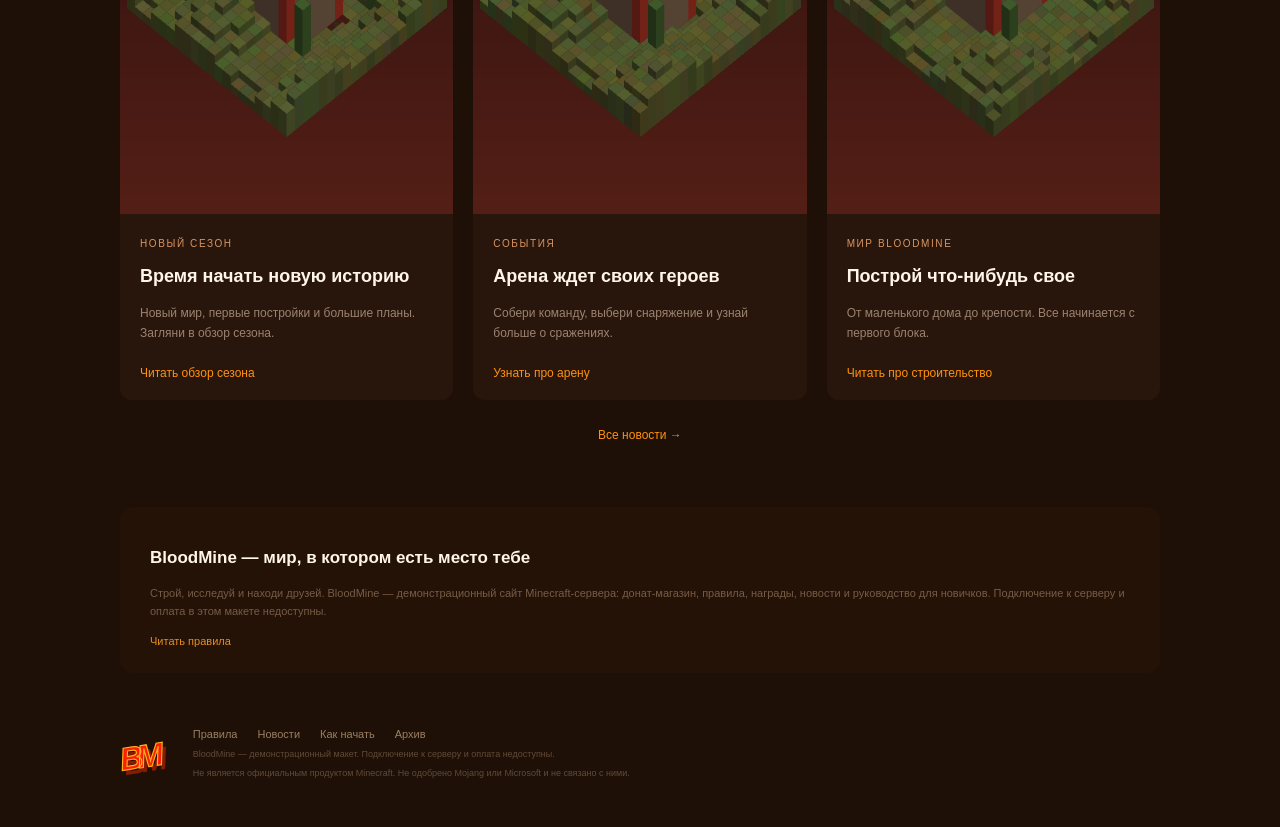
==== commit 7d3fb620: "Global Site Commit" ====
--- a/index.html
+++ b/index.html
@@ -5,8 +5,7 @@
     <meta name="viewport" content="width=device-width, initial-scale=1">
 
     <title>BloodMine — Minecraft сервер: донат, правила, награды и новости</title>
-    <meta name="description"
-          content="BloodMine — демонстрационный сайт Minecraft-сервера. Изучи донат-магазин, правила, награды, новости и узнай, как начать играть.">
+    <meta name="description" content="BloodMine — демонстрационный сайт Minecraft-сервера. Изучи донат-магазин, правила, награды, новости и узнай, как начать играть.">
 
     <link rel="canonical" href="https://altefol.github.io/bloodmine/">
 
@@ -14,10 +13,8 @@
     <meta property="og:locale" content="ru_RU">
     <meta property="og:url" content="https://altefol.github.io/bloodmine/">
     <meta property="og:title" content="BloodMine — Minecraft сервер">
-    <meta property="og:description"
-          content="Донат, правила, награды, новости и руководство для новичков. Демонстрационный сайт BloodMine.">
-    <meta property="og:image"
-          content="https://altefol.github.io/bloodmine/assets/images/hero-secondary.png">
+    <meta property="og:description" content="Донат, правила, награды, новости и руководство для новичков. Демонстрационный сайт BloodMine.">
+    <meta property="og:image" content="https://altefol.github.io/bloodmine/assets/images/hero-secondary.png">
 
     <meta name="twitter:card" content="summary_large_image">
 
@@ -30,19 +27,11 @@
     <a class="skip-link" href="#main">Перейти к содержимому</a>
 
     <div class="header wrap" role="banner">
-        <a class="logo" href="index.html" aria-label="BloodMine — на главную страницу">
-            BM<span>BLOODMINE</span>
-        </a>
-
+        <a class="logo" href="index.html" aria-label="BloodMine — на главную страницу">BM<span>BLOODMINE</span></a>
         <div class="nav" role="navigation" aria-label="Основная навигация">
-            <a href="index.html" aria-current="page">Главная</a>
-            <a href="index.html#shop">Донат</a>
-            <a href="news.html">Новости</a>
-            <a href="rules.html">Правила</a>
-            <a href="rewards.html">Награды</a>
+            <a href="index.html" aria-current="page">Главная</a><a href="index.html#shop">Донат</a><a href="news.html">Новости</a><a href="rules.html">Правила</a><a href="rewards.html">Награды</a>
             <a class="nav-light" href="how-to-play.html">Начать играть</a>
         </div>
-
         <div class="header-note">Мир твоих приключений</div>
     </div>
 
@@ -51,233 +40,52 @@
 
         <div class="hero wrap">
             <div class="hero-copy">
-                <span class="eyebrow">Твоя история начинается здесь</span>
-                <h2>Добро пожаловать<br>на наш уникальный<br><span>BloodMine!</span></h2>
-                <p>
-                    Погрузись в захватывающие приключения, где каждый шаг открывает что-то новое.
-                    Собирай друзей, строй и исследуй мир вместе с нами.
-                </p>
-                <a class="orange hero-button" href="how-to-play.html">
-                    Начать играть <span aria-hidden="true">→</span>
-                </a>
+                <span class="eyebrow">Твоя история начинается здесь</span><h2>Добро пожаловать<br>на наш уникальный<br><span>BloodMine!</span></h2>
+                <p>Погрузись в захватывающие приключения, где каждый шаг открывает что-то новое. Собирай друзей, строй и исследуй мир вместе с нами.</p>
+                <a class="orange hero-button" href="how-to-play.html">Начать играть <span aria-hidden="true">→</span></a>
             </div>
-
-            <div class="hero-players">
-                <img class="hero-back"
-                     src="assets/images/hero-secondary.png"
-                     alt="Фоновый игровой мир BloodMine"
-                     width="1200"
-                     height="630"
-                     fetchpriority="high">
-                <img class="hero-front"
-                     src="assets/images/player.png"
-                     alt="Персонаж Minecraft на главной странице BloodMine"
-                     width="600"
-                     height="600">
-            </div>
+            <div class="hero-players"><img class="hero-back" src="assets/images/hero-secondary.png" alt="Фоновый игровой мир BloodMine" width="1200" height="630" fetchpriority="high"><img class="hero-front" src="assets/images/player.png" alt="Персонаж Minecraft на главной странице BloodMine" width="600" height="600"></div>
         </div>
 
         <div class="shop-section wrap" id="shop">
-            <div class="section-title">
-                <span class="pill">Донат-магазин</span>
-                <h2>Выбери категорию</h2>
-                <p>Добавь ярких красок в своё приключение</p>
-            </div>
-
+            <div class="section-title"><span class="pill">Донат-магазин</span><h2>Выбери категорию</h2><p>Добавь ярких красок в свое приключение</p></div>
             <div class="store">
-                <div class="tabs" role="tablist" aria-label="Категории донат-магазина">
-                    <div class="tab active"
-                         role="tab"
-                         aria-selected="true"
-                         tabindex="0"
-                         data-category="ranks">
-                        Привилегии
-                    </div>
-                    <div class="tab"
-                         role="tab"
-                         aria-selected="false"
-                         tabindex="0"
-                         data-category="cases">
-                        Кейсы
-                    </div>
-                    <div class="tab"
-                         role="tab"
-                         aria-selected="false"
-                         tabindex="0"
-                         data-category="shards">
-                        Осколки
-                    </div>
-                    <div class="tab"
-                         role="tab"
-                         aria-selected="false"
-                         tabindex="0"
-                         data-category="other">
-                        Разное
-                    </div>
-                </div>
-
+                <div class="tabs" role="tablist" aria-label="Категории донат-магазина"><div class="tab active" role="tab" aria-selected="true" tabindex="0" data-category="ranks">Привилегии</div><div class="tab" role="tab" aria-selected="false" tabindex="0" data-category="cases">Кейсы</div><div class="tab" role="tab" aria-selected="false" tabindex="0" data-category="shards">Осколки</div><div class="tab" role="tab" aria-selected="false" tabindex="0" data-category="other">Разное</div></div>
                 <div class="store-body">
-                    <div class="store-preview">
-                        <h4 id="preview-name">Маркиз</h4>
-                        <img id="preview-image"
-                             src="assets/images/player.png"
-                             alt="Превью товара Маркиз"
-                             width="600"
-                             height="600">
-                    </div>
-
-                    <div class="product-column">
-                        <div class="column-heading">Выбрать товар</div>
-                        <div id="product-list" aria-live="polite">
-                            <p class="loading-state">Загрузка товаров…</p>
-                        </div>
-                    </div>
-
-                    <div class="description-column">
-                        <div class="column-heading secondary">Описание товара</div>
-                        <h4 id="product-name">Маркиз</h4>
-                        <div id="product-description" aria-live="polite"></div>
-
-                        <div class="term-label">Срок действия</div>
-                        <div class="terms" role="group" aria-label="Срок действия товара">
-                            <span class="selected"
-                                  role="button"
-                                  tabindex="0"
-                                  data-term="На месяц">
-                                На месяц
-                            </span>
-                            <span role="button"
-                                  tabindex="0"
-                                  data-term="Навсегда">
-                                Навсегда
-                            </span>
-                        </div>
-
-                        <button id="choose-product"
-                                type="button"
-                                class="orange"
-                                data-select-product>
-                            Выбрать за 39 ₽
-                        </button>
-
-                        <p class="fineprint">Посмотреть описание выбранного набора</p>
-                    </div>
+                    <div class="store-preview"><h4 id="preview-name">Маркиз</h4><img id="preview-image" src="assets/images/player.png" alt="Превью товара Маркиз" width="600" height="600"></div>
+                    <div class="product-column"><div class="column-heading">Выбрать товар</div><div id="product-list" aria-live="polite"><p class="loading-state">Загрузка товаров…</p></div></div>
+                    <div class="description-column"><div class="column-heading secondary">Описание товара</div><h4 id="product-name">Маркиз</h4><div id="product-description" aria-live="polite"></div><div class="term-label">Срок действия</div><div class="terms" role="group" aria-label="Срок действия товара"><span class="selected" role="button" tabindex="0" data-term="На месяц">На месяц</span><span role="button" tabindex="0" data-term="Навсегда">Навсегда</span></div><button id="choose-product" type="button" class="orange" data-select-product>Выбрать за 39 ₽</button><p class="fineprint">Посмотреть описание выбранного набора</p></div>
                 </div>
             </div>
         </div>
 
         <div class="wrap news-section">
-            <div class="section-title">
-                <span class="pill">Что нового</span>
-                <h2>Жизнь BloodMine</h2>
-            </div>
-
-            <div class="news-grid">
-                <div class="news-card">
-                    <img src="assets/images/season.png"
-                         alt="Обложка новости о новом сезоне BloodMine"
-                         width="600"
-                         height="400"
-                         loading="lazy">
-                    <div class="news-copy">
-                        <span class="eyebrow">Новый сезон</span>
-                        <h4>Время начать новую историю</h4>
-                        <p>
-                            Новый мир, первые постройки и большие планы. Загляни в обзор сезона.
-                        </p>
-                        <a href="article.html#season-start">Читать обзор сезона</a>
-                    </div>
-                </div>
-
-                <div class="news-card">
-                    <img src="assets/images/arena.png"
-                         alt="Игровая арена BloodMine"
-                         width="600"
-                         height="400"
-                         loading="lazy">
-                    <div class="news-copy">
-                        <span class="eyebrow">События</span>
-                        <h4>Арена ждёт своих героев</h4>
-                        <p>
-                            Собери команду, выбери снаряжение и узнай больше о сражениях.
-                        </p>
-                        <a href="article.html#arena-heroes">Узнать про арену</a>
-                    </div>
-                </div>
-
-                <div class="news-card">
-                    <img src="assets/images/world.png"
-                         alt="Мир BloodMine для строительства и исследований"
-                         width="600"
-                         height="400"
-                         loading="lazy">
-                    <div class="news-copy">
-                        <span class="eyebrow">Мир BloodMine</span>
-                        <h4>Построй что-нибудь своё</h4>
-                        <p>
-                            От маленького дома до крепости. Всё начинается с первого блока.
-                        </p>
-                        <a href="article.html#build-your-world">Читать про строительство</a>
-                    </div>
-                </div>
-            </div>
-
-            <a class="text-link" href="news.html">Все новости →</a>
+            <div class="section-title"><span class="pill">Что нового</span><h2>Жизнь BloodMine</h2></div><div class="news-grid">
+                <div class="news-card"><img src="assets/images/season.png" alt="Обложка новости о новом сезоне BloodMine" width="600" height="400" loading="lazy"><div class="news-copy"><span class="eyebrow">Новый сезон</span><h4>Время начать новую историю</h4><p>Новый мир, первые постройки и большие планы. Загляни в обзор сезона.</p><a href="article.html#season-start">Читать обзор сезона</a></div></div>
+                <div class="news-card"><img src="assets/images/arena.png" alt="Игровая арена BloodMine" width="600" height="400" loading="lazy"><div class="news-copy"><span class="eyebrow">События</span><h4>Арена ждет своих героев</h4><p>Собери команду, выбери снаряжение и узнай больше о сражениях.</p><a href="article.html#arena-heroes">Узнать про арену</a></div></div>
+                <div class="news-card"><img src="assets/images/world.png" alt="Мир BloodMine для строительства и исследований" width="600" height="400" loading="lazy"><div class="news-copy"><span class="eyebrow">Мир BloodMine</span><h4>Построй что-нибудь свое</h4><p>От маленького дома до крепости. Все начинается с первого блока.</p><a href="article.html#build-your-world">Читать про строительство</a></div></div>
+            </div><a class="text-link" href="news.html">Все новости →</a>
         </div>
 
-        <div class="wrap about">
-            <h4>BloodMine — мир, в котором есть место тебе</h4>
-            <p>
-                Строй, исследуй и находи друзей. BloodMine — демонстрационный сайт Minecraft-сервера:
-                донат-магазин, правила, награды, новости и руководство для новичков.
-                Подключение к серверу и оплата в этом макете недоступны.
-            </p>
-            <a href="rules.html">Читать правила</a>
+        <div class="wrap about"><h4>BloodMine — мир, в котором есть место тебе</h4><p>Строй, исследуй и находи друзей. BloodMine — демонстрационный сайт Minecraft-сервера: донат-магазин, правила, награды, новости и руководство для новичков. Подключение к серверу и оплата в этом макете недоступны.</p><a href="rules.html">Читать правила</a></div>
+    </div>
+
+    <div class="footer wrap" role="contentinfo">
+        <a class="logo small-logo" href="index.html" aria-label="BloodMine — на главную страницу">BM</a>
+        <div>
+            <div class="footer-links" role="navigation" aria-label="Дополнительная навигация"><a href="rules.html">Правила</a><a href="news.html">Новости</a><a href="how-to-play.html">Как начать</a><a href="archive.html">Архив</a></div>
+            <p>BloodMine — демонстрационный макет. Подключение к серверу и оплата недоступны.</p>
+            <p>Не является официальным продуктом Minecraft. Не одобрено Mojang или Microsoft и не связано с ними.</p>
         </div>
     </div>
 
-    <div class="footer wrap" role="contentinfo">
-        <a class="logo small-logo" href="index.html" aria-label="BloodMine — на главную страницу">
-            BM
-        </a>
-
-        <div>
-            <div class="footer-links" role="navigation" aria-label="Дополнительная навигация">
-                <a href="rules.html">Правила</a>
-                <a href="news.html">Новости</a>
-                <a href="how-to-play.html">Как начать</a>
-                <a href="archive.html">Архив</a>
-            </div>
-
-            <p>BloodMine — демонстрационный макет. Подключение к серверу и оплата недоступны.</p>
-            <p>
-                Не является официальным продуктом Minecraft.
-                Не одобрено Mojang или Microsoft и не связано с ними.
-            </p>
-        </div>
-    </div>
-
-    <div class="overlay"
-         id="dialog"
-         role="dialog"
-         aria-modal="true"
-         aria-labelledby="dialog-title">
+    <div class="overlay" id="dialog" role="dialog" aria-modal="true" aria-labelledby="dialog-title">
         <div class="modal">
-            <div class="modal-close"
-                 role="button"
-                 tabindex="0"
-                 aria-label="Закрыть окно"
-                 data-close-dialog>
-                ×
-            </div>
-
+            <div class="modal-close" role="button" tabindex="0" aria-label="Закрыть окно" data-close-dialog>×</div>
             <div class="pill">BloodMine</div>
             <h2 id="dialog-title">Информация</h2>
             <p id="dialog-text"></p>
-
-            <button type="button" class="orange" data-close-dialog>
-                Понятно
-            </button>
+            <button type="button" class="orange" data-close-dialog>Понятно</button>
         </div>
     </div>
 
--- a/assets/css/styles.css
+++ b/assets/css/styles.css
@@ -811,11 +811,13 @@
     max-height: 300px;
     object-fit: contain;
 }
-
-img {
-    max-width: 100%;
-    height: auto;
-}
+/* =========================================================
+   ������������ 17: ������� + �����������
+   ��������� ����� ���� ������������ ������.
+   �� �������� (>1100px) ������� ��� �� ��������.
+   ========================================================= */
+
+/* --- ������� ������� (�������� �� ���� ��������) --- */
 
 .visually-hidden {
     position: absolute;
@@ -833,27 +835,55 @@
     position: absolute;
     left: -9999px;
     top: 0;
-    z-index: 1000;
-    padding: 8px 12px;
-    background: #111;
-    color: #fff;
+    z-index: 100;
+    padding: 8px 14px;
+    background: #ff8b0b;
+    color: #1e1006;
+    font-size: 12px;
+    font-weight: bold;
+    border-radius: 0 0 8px 0;
     text-decoration: none;
 }
 
     .skip-link:focus {
-        left: 12px;
-        top: 12px;
-    }
-
+        left: 0;
+        top: 0;
+    }
+
+/* ��������� ������� �������� � ��������� */
 .nav a[aria-current="page"] {
-    font-weight: 700;
-}
-
-[role="button"],
-[role="tab"] {
-    cursor: pointer;
-}
-
+    background: #ffffff20;
+    font-weight: bold;
+}
+
+/* ��������� �������� � �������� */
+.loading-state {
+    padding: 10px 12px;
+    font-size: 12px;
+    color: #8a7464;
+}
+
+/* ���-���� �� how-to-play */
+.guide-checklist {
+    margin: 30px 0;
+    padding: 25px;
+    background: #2b180c;
+    border-radius: 12px;
+}
+
+    .guide-checklist h4 {
+        margin: 0 0 10px;
+    }
+
+    .guide-checklist ul {
+        margin: 0;
+        padding-left: 20px;
+        font-size: 12px;
+        color: #a88c76;
+        line-height: 1.8;
+    }
+
+/* article.html: ���������� ������ ������ ������� �� ����� */
 .news-article {
     display: none;
 }
@@ -867,46 +897,280 @@
             display: none;
         }
 
+/* --- �������: ������� / ��������� ������� --- */
+
+@media (max-width: 1100px) {
+    body {
+        min-width: auto;
+    }
+
+    .wrap {
+        width: calc(100% - 40px);
+        max-width: 1040px;
+    }
+
+    .store {
+        width: 100%;
+    }
+
+    .tabs {
+        margin-left: 0;
+    }
+
+    .inner-page {
+        padding: 15px 25px 55px;
+        min-height: auto;
+    }
+
+    .rules-intro,
+    .rules-list,
+    .bottom-help {
+        width: 100%;
+    }
+
+    .article-page {
+        width: 100%;
+    }
+
+    .article-cover {
+        width: 100%;
+    }
+
+    .article-body {
+        width: 100%;
+    }
+
+        .article-body img {
+            width: 100%;
+        }
+
+    .guide-steps {
+        width: 100%;
+    }
+
+    .modal {
+        width: calc(100% - 32px);
+        max-width: 470px;
+    }
+}
+
+/* --- �������: ��������� / ����� �������� --- */
+
 @media (max-width: 900px) {
-    .header.wrap {
+    /* ����� */
+    .header {
+        height: auto;
         flex-direction: column;
         align-items: flex-start;
         gap: 12px;
+        padding: 14px 0;
     }
 
     .nav {
         flex-wrap: wrap;
-        gap: 10px 14px;
-    }
-
-    .hero,
-    .store-body,
-    .news-grid,
-    .rewards-grid,
-    .guide-layout,
-    .news-wide {
-        display: grid;
-        grid-template-columns: 1fr;
-    }
-
-        .hero-players img,
-        .store-preview img,
-        .reward-card img,
-        .guide-player,
-        .news-wide img,
-        .article-cover {
+        gap: 4px;
+    }
+
+    .header-note {
+        display: none;
+    }
+
+    /* Hero */
+    .hero {
+        height: auto;
+        flex-direction: column;
+        padding: 20px 0 30px;
+    }
+
+    .hero-copy {
+        width: 100%;
+    }
+
+    .hero h2 {
+        font-size: 30px;
+    }
+
+    .hero p {
+        width: 100%;
+    }
+
+    .hero-button {
+        width: 100%;
+        max-width: 345px;
+    }
+
+        .hero-button span {
+            margin-left: 20px;
+        }
+
+    .hero-players {
+        position: static;
+        width: 100%;
+        height: auto;
+        margin-top: 20px;
+    }
+
+        .hero-players img {
+            position: static;
             width: 100%;
             height: auto;
         }
-}
+
+    .hero-back {
+        height: auto;
+        max-height: 260px;
+        object-fit: cover;
+    }
+
+    .hero-front {
+        height: auto;
+        max-height: 280px;
+        object-fit: contain;
+        margin-top: -40px;
+        position: relative;
+        z-index: 1;
+    }
+
+    /* ������� */
+    .store-body {
+        flex-direction: column;
+    }
+
+    .store-preview {
+        width: 100%;
+    }
+
+        .store-preview img {
+            width: 100%;
+            max-width: 200px;
+            margin: 0 auto;
+        }
+
+    .product-column,
+    .description-column {
+        width: 100%;
+    }
+
+        .description-column .orange {
+            width: 100%;
+        }
+
+    /* ������� */
+    .news-grid {
+        grid-template-columns: 1fr;
+    }
+
+    /* � ��� */
+    .about {
+        padding: 20px;
+    }
+
+    /* ����� */
+    .footer {
+        flex-direction: column;
+        gap: 20px;
+        text-align: center;
+    }
+
+    .footer-links {
+        justify-content: center;
+        flex-wrap: wrap;
+    }
+
+    /* ������� */
+    .rewards-grid {
+        grid-template-columns: repeat(2, 1fr);
+    }
+
+    .reward-card img {
+        width: 120px;
+    }
+
+    .reward-banner {
+        flex-direction: column;
+        padding: 20px 25px;
+        text-align: center;
+    }
+
+        .reward-banner img {
+            width: 120px;
+        }
+
+    /* ����������� */
+    .guide-layout {
+        flex-direction: column;
+        gap: 25px;
+    }
+
+    .guide-player {
+        width: 100%;
+        max-width: 250px;
+        height: auto;
+        margin: 0 auto;
+    }
+
+    /* ������� ������ �������� */
+    .news-wide {
+        flex-direction: column;
+        padding: 20px;
+        text-align: center;
+    }
+
+        .news-wide img,
+        .news-wide > img {
+            width: 100%;
+            max-width: 360px;
+            max-height: none;
+        }
+
+    /* ������ */
+    .article-bottom {
+        flex-direction: column;
+        gap: 12px;
+    }
+
+    /* ���� */
+    .toast {
+        left: 16px;
+        right: 16px;
+        text-align: center;
+    }
+}
+
+/* --- �������: ������ ����� ������ --- */
 
 @media (max-width: 600px) {
     .logo span {
         display: none;
     }
 
-    .tabs {
-        overflow-x: auto;
-        white-space: nowrap;
-    }
-}+    .logo {
+        font-size: 36px;
+        letter-spacing: -4px;
+    }
+
+    .hero h2 {
+        font-size: 26px;
+    }
+
+    .section-title h2 {
+        font-size: 24px;
+    }
+
+    .rewards-grid {
+        grid-template-columns: 1fr;
+    }
+
+    .nav a {
+        padding: 8px 10px;
+        font-size: 11px;
+    }
+
+    .modal {
+        padding: 25px;
+    }
+
+        .modal h2 {
+            font-size: 22px;
+        }
+}
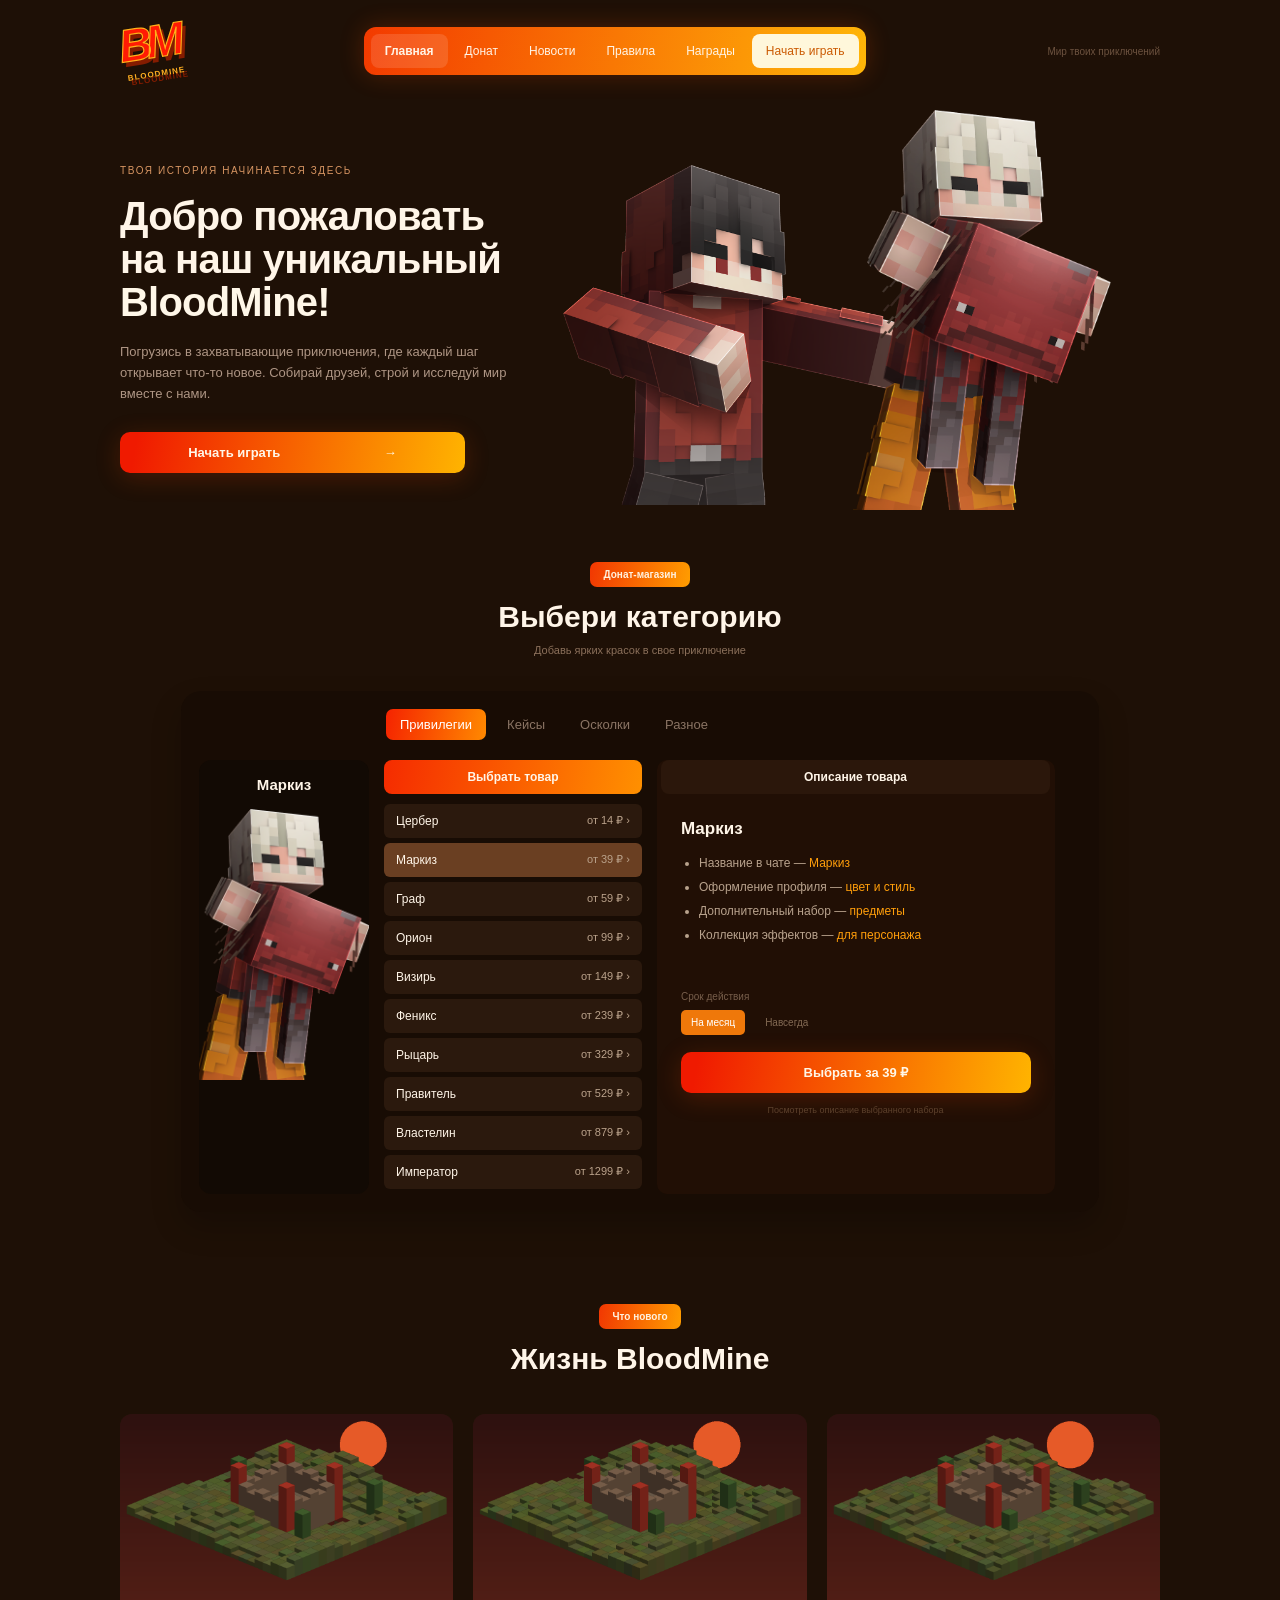
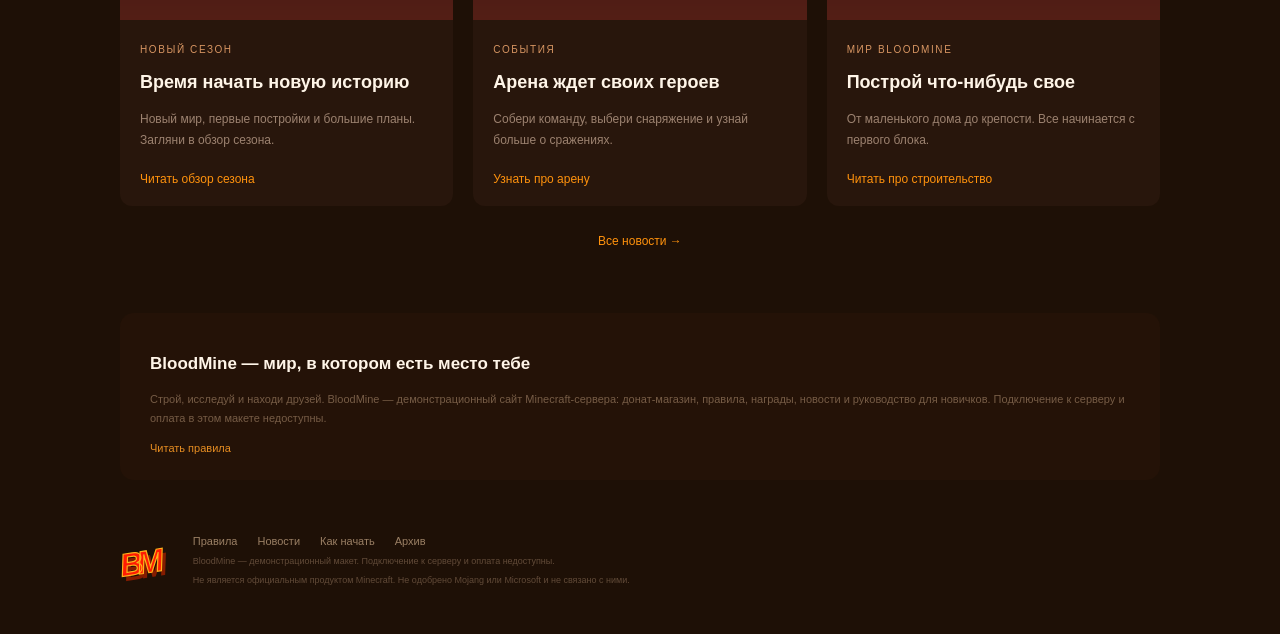
==== commit e230f62c: "HTML Docs Fix" ====
--- a/index.html
+++ b/index.html
@@ -44,7 +44,7 @@
                 <p>Погрузись в захватывающие приключения, где каждый шаг открывает что-то новое. Собирай друзей, строй и исследуй мир вместе с нами.</p>
                 <a class="orange hero-button" href="how-to-play.html">Начать играть <span aria-hidden="true">→</span></a>
             </div>
-            <div class="hero-players"><img class="hero-back" src="assets/images/hero-secondary.png" alt="Фоновый игровой мир BloodMine" width="1200" height="630" fetchpriority="high"><img class="hero-front" src="assets/images/player.png" alt="Персонаж Minecraft на главной странице BloodMine" width="600" height="600"></div>
+            <div class="hero-players"><img class="hero-back" src="assets/images/hero-secondary.png" alt="Фоновый игровой мир BloodMine" fetchpriority="high"><img class="hero-front" src="assets/images/player.png" alt="Персонаж Minecraft на главной странице BloodMine"></div>
         </div>
 
         <div class="shop-section wrap" id="shop">
@@ -52,7 +52,7 @@
             <div class="store">
                 <div class="tabs" role="tablist" aria-label="Категории донат-магазина"><div class="tab active" role="tab" aria-selected="true" tabindex="0" data-category="ranks">Привилегии</div><div class="tab" role="tab" aria-selected="false" tabindex="0" data-category="cases">Кейсы</div><div class="tab" role="tab" aria-selected="false" tabindex="0" data-category="shards">Осколки</div><div class="tab" role="tab" aria-selected="false" tabindex="0" data-category="other">Разное</div></div>
                 <div class="store-body">
-                    <div class="store-preview"><h4 id="preview-name">Маркиз</h4><img id="preview-image" src="assets/images/player.png" alt="Превью товара Маркиз" width="600" height="600"></div>
+                    <div class="store-preview"><h4 id="preview-name">Маркиз</h4><img id="preview-image" src="assets/images/player.png" alt="Превью товара Маркиз"></div>
                     <div class="product-column"><div class="column-heading">Выбрать товар</div><div id="product-list" aria-live="polite"><p class="loading-state">Загрузка товаров…</p></div></div>
                     <div class="description-column"><div class="column-heading secondary">Описание товара</div><h4 id="product-name">Маркиз</h4><div id="product-description" aria-live="polite"></div><div class="term-label">Срок действия</div><div class="terms" role="group" aria-label="Срок действия товара"><span class="selected" role="button" tabindex="0" data-term="На месяц">На месяц</span><span role="button" tabindex="0" data-term="Навсегда">Навсегда</span></div><button id="choose-product" type="button" class="orange" data-select-product>Выбрать за 39 ₽</button><p class="fineprint">Посмотреть описание выбранного набора</p></div>
                 </div>
@@ -61,9 +61,9 @@
 
         <div class="wrap news-section">
             <div class="section-title"><span class="pill">Что нового</span><h2>Жизнь BloodMine</h2></div><div class="news-grid">
-                <div class="news-card"><img src="assets/images/season.png" alt="Обложка новости о новом сезоне BloodMine" width="600" height="400" loading="lazy"><div class="news-copy"><span class="eyebrow">Новый сезон</span><h4>Время начать новую историю</h4><p>Новый мир, первые постройки и большие планы. Загляни в обзор сезона.</p><a href="article.html#season-start">Читать обзор сезона</a></div></div>
-                <div class="news-card"><img src="assets/images/arena.png" alt="Игровая арена BloodMine" width="600" height="400" loading="lazy"><div class="news-copy"><span class="eyebrow">События</span><h4>Арена ждет своих героев</h4><p>Собери команду, выбери снаряжение и узнай больше о сражениях.</p><a href="article.html#arena-heroes">Узнать про арену</a></div></div>
-                <div class="news-card"><img src="assets/images/world.png" alt="Мир BloodMine для строительства и исследований" width="600" height="400" loading="lazy"><div class="news-copy"><span class="eyebrow">Мир BloodMine</span><h4>Построй что-нибудь свое</h4><p>От маленького дома до крепости. Все начинается с первого блока.</p><a href="article.html#build-your-world">Читать про строительство</a></div></div>
+                <div class="news-card"><img src="assets/images/season.png" alt="Обложка новости о новом сезоне BloodMine" loading="lazy"><div class="news-copy"><span class="eyebrow">Новый сезон</span><h4>Время начать новую историю</h4><p>Новый мир, первые постройки и большие планы. Загляни в обзор сезона.</p><a href="article.html#season-start">Читать обзор сезона</a></div></div>
+                <div class="news-card"><img src="assets/images/arena.png" alt="Игровая арена BloodMine" loading="lazy"><div class="news-copy"><span class="eyebrow">События</span><h4>Арена ждет своих героев</h4><p>Собери команду, выбери снаряжение и узнай больше о сражениях.</p><a href="article.html#arena-heroes">Узнать про арену</a></div></div>
+                <div class="news-card"><img src="assets/images/world.png" alt="Мир BloodMine для строительства и исследований" loading="lazy"><div class="news-copy"><span class="eyebrow">Мир BloodMine</span><h4>Построй что-нибудь свое</h4><p>От маленького дома до крепости. Все начинается с первого блока.</p><a href="article.html#build-your-world">Читать про строительство</a></div></div>
             </div><a class="text-link" href="news.html">Все новости →</a>
         </div>
 
--- a/assets/css/styles.css
+++ b/assets/css/styles.css
@@ -813,11 +813,8 @@
 }
 /* =========================================================
    ������������ 17: ������� + �����������
-   ��������� ����� ���� ������������ ������.
-   �� �������� (>1100px) ������� ��� �� ��������.
+   ������� (>1100px) �� ������� � ��� ��� � ���������.
    ========================================================= */
-
-/* --- ������� ������� (�������� �� ���� ��������) --- */
 
 .visually-hidden {
     position: absolute;
@@ -850,13 +847,13 @@
         top: 0;
     }
 
-/* ��������� ������� �������� � ��������� */
+/* ���������� ������� ������� �������� (���������� ���������) */
 .nav a[aria-current="page"] {
     background: #ffffff20;
     font-weight: bold;
 }
 
-/* ��������� �������� � �������� */
+/* ������ ��������� �������� */
 .loading-state {
     padding: 10px 12px;
     font-size: 12px;
@@ -883,7 +880,7 @@
         line-height: 1.8;
     }
 
-/* article.html: ���������� ������ ������ ������� �� ����� */
+/* article.html: ���� ������� �� ����� (���� ���������� ����) */
 .news-article {
     display: none;
 }
@@ -897,8 +894,7 @@
             display: none;
         }
 
-/* --- �������: ������� / ��������� ������� --- */
-
+/* ---------- ������� / ��������� ������� ---------- */
 @media (max-width: 1100px) {
     body {
         min-width: auto;
@@ -907,6 +903,12 @@
     .wrap {
         width: calc(100% - 40px);
         max-width: 1040px;
+    }
+
+    /* ������ ����� �������� ����������� � ��������� ����������� ��������� */
+    img {
+        max-width: 100%;
+        height: auto;
     }
 
     .store {
@@ -928,21 +930,12 @@
         width: 100%;
     }
 
-    .article-page {
+    .article-page,
+    .article-cover,
+    .article-body,
+    .article-body img {
         width: 100%;
     }
-
-    .article-cover {
-        width: 100%;
-    }
-
-    .article-body {
-        width: 100%;
-    }
-
-        .article-body img {
-            width: 100%;
-        }
 
     .guide-steps {
         width: 100%;
@@ -954,10 +947,8 @@
     }
 }
 
-/* --- �������: ��������� / ����� �������� --- */
-
+/* ---------- ��������� ---------- */
 @media (max-width: 900px) {
-    /* ����� */
     .header {
         height: auto;
         flex-direction: column;
@@ -975,24 +966,20 @@
         display: none;
     }
 
-    /* Hero */
     .hero {
         height: auto;
         flex-direction: column;
         padding: 20px 0 30px;
     }
 
-    .hero-copy {
-        width: 100%;
-    }
-
-    .hero h2 {
-        font-size: 30px;
-    }
-
-    .hero p {
-        width: 100%;
-    }
+        .hero-copy,
+        .hero p {
+            width: 100%;
+        }
+
+        .hero h2 {
+            font-size: 30px;
+        }
 
     .hero-button {
         width: 100%;
@@ -1013,7 +1000,6 @@
         .hero-players img {
             position: static;
             width: 100%;
-            height: auto;
         }
 
     .hero-back {
@@ -1031,7 +1017,6 @@
         z-index: 1;
     }
 
-    /* ������� */
     .store-body {
         flex-direction: column;
     }
@@ -1055,17 +1040,14 @@
             width: 100%;
         }
 
-    /* ������� */
     .news-grid {
         grid-template-columns: 1fr;
     }
 
-    /* � ��� */
     .about {
         padding: 20px;
     }
 
-    /* ����� */
     .footer {
         flex-direction: column;
         gap: 20px;
@@ -1077,7 +1059,6 @@
         flex-wrap: wrap;
     }
 
-    /* ������� */
     .rewards-grid {
         grid-template-columns: repeat(2, 1fr);
     }
@@ -1096,7 +1077,6 @@
             width: 120px;
         }
 
-    /* ����������� */
     .guide-layout {
         flex-direction: column;
         gap: 25px;
@@ -1109,7 +1089,6 @@
         margin: 0 auto;
     }
 
-    /* ������� ������ �������� */
     .news-wide {
         flex-direction: column;
         padding: 20px;
@@ -1123,13 +1102,11 @@
             max-height: none;
         }
 
-    /* ������ */
     .article-bottom {
         flex-direction: column;
         gap: 12px;
     }
 
-    /* ���� */
     .toast {
         left: 16px;
         right: 16px;
@@ -1137,8 +1114,6 @@
     }
 }
 
-/* --- �������: ������ ����� ������ --- */
-
 @media (max-width: 600px) {
     .logo span {
         display: none;
